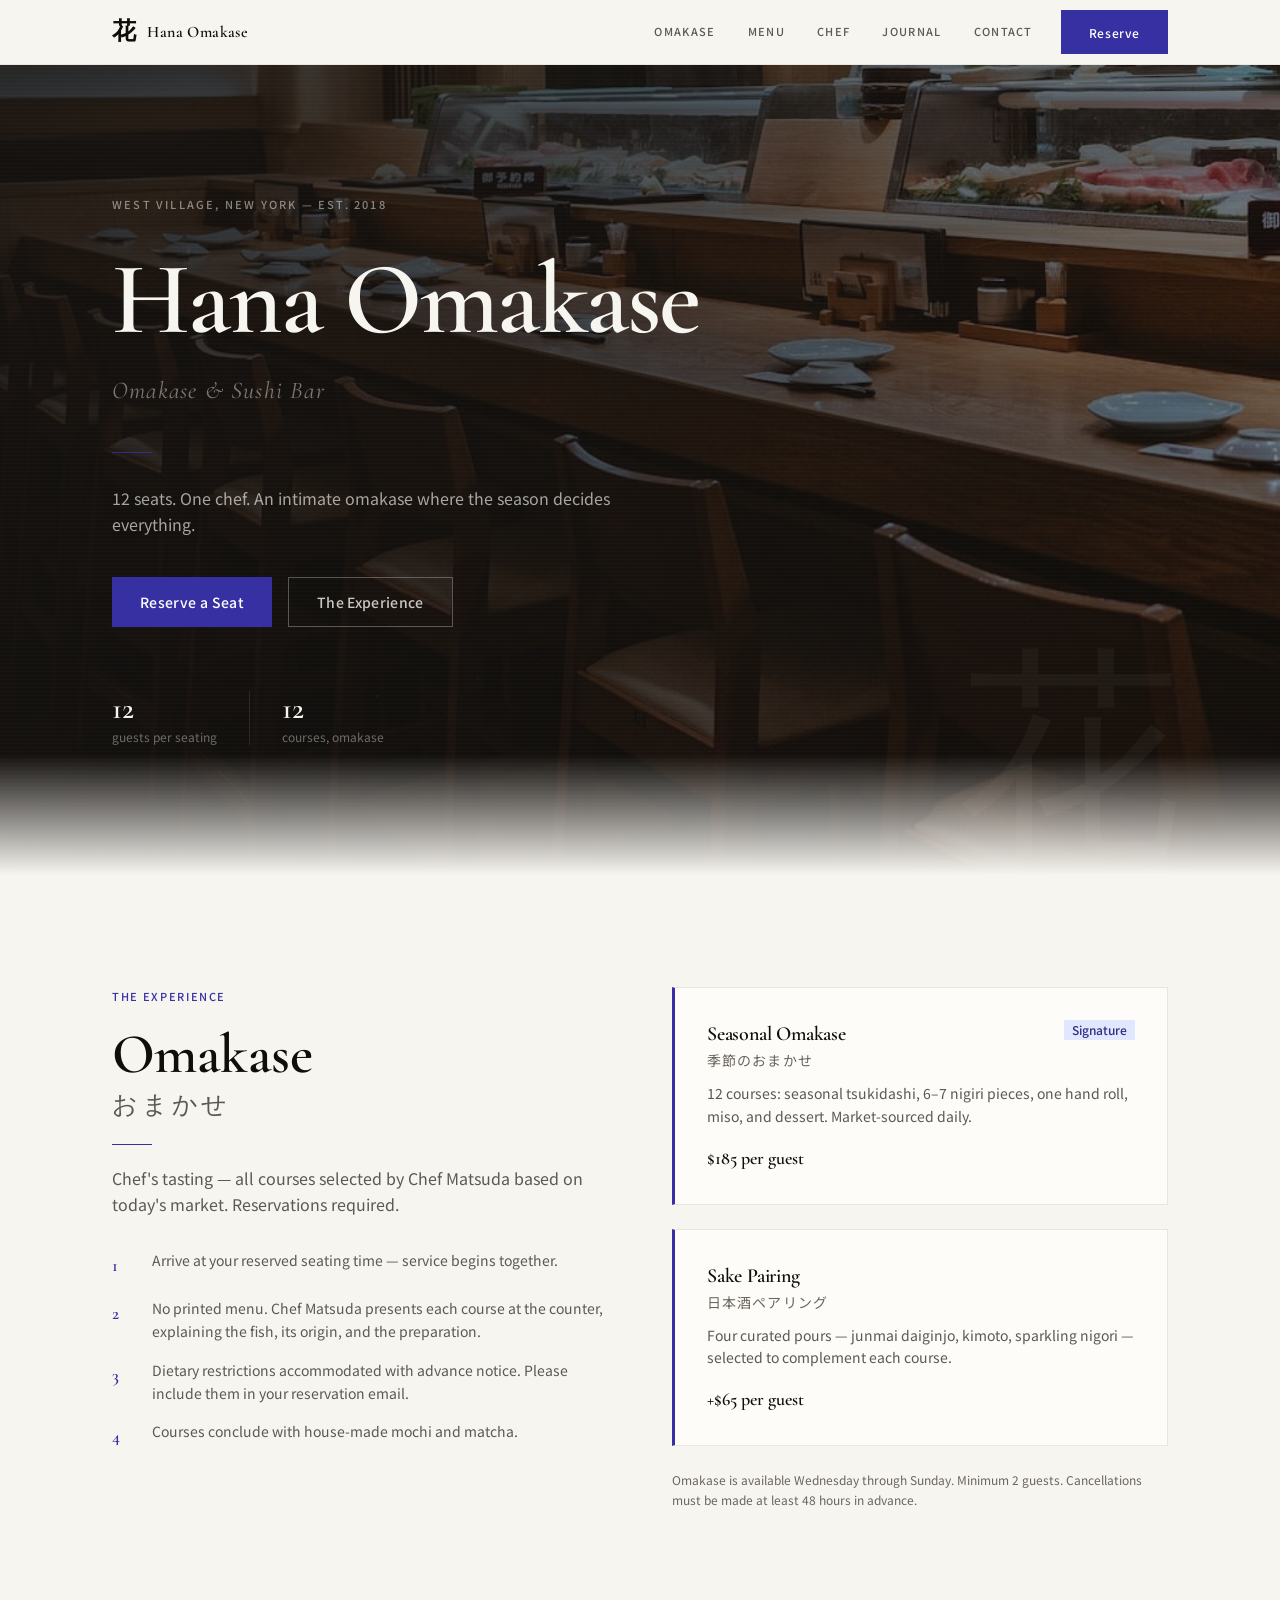
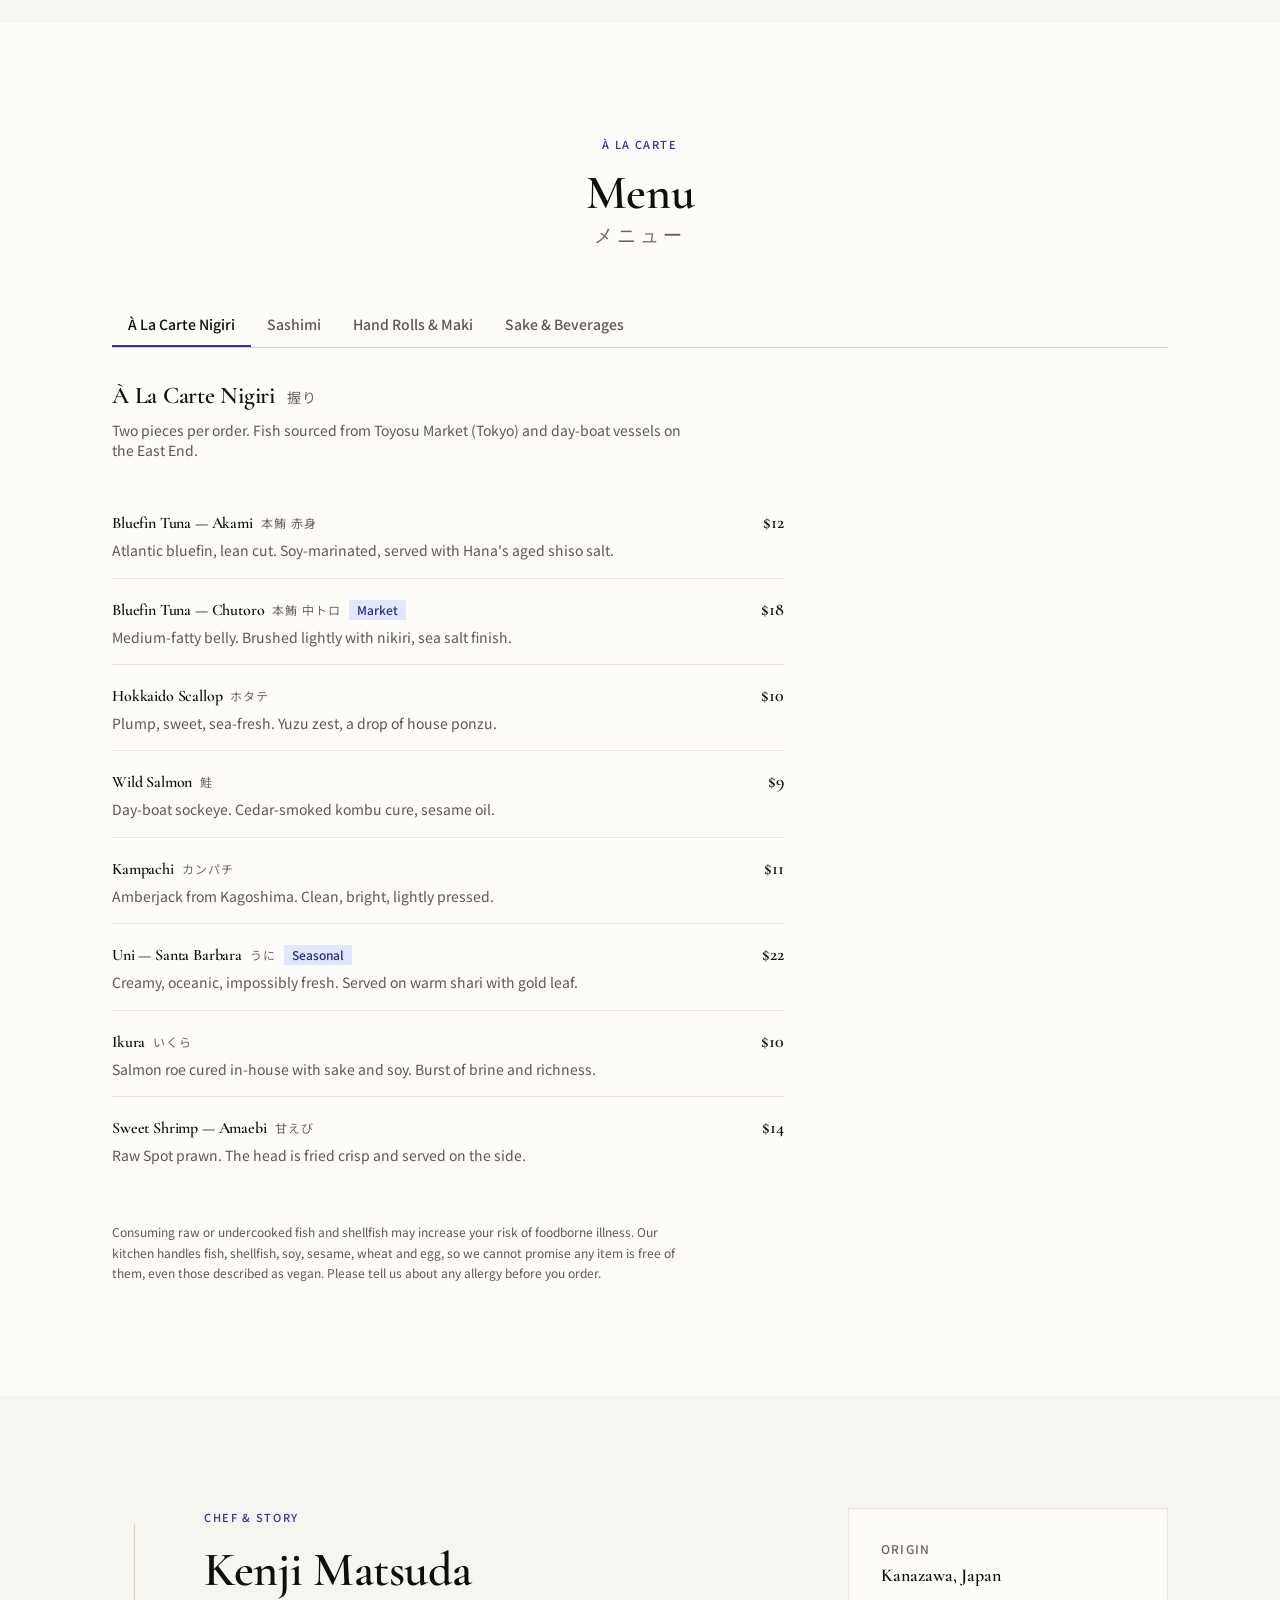
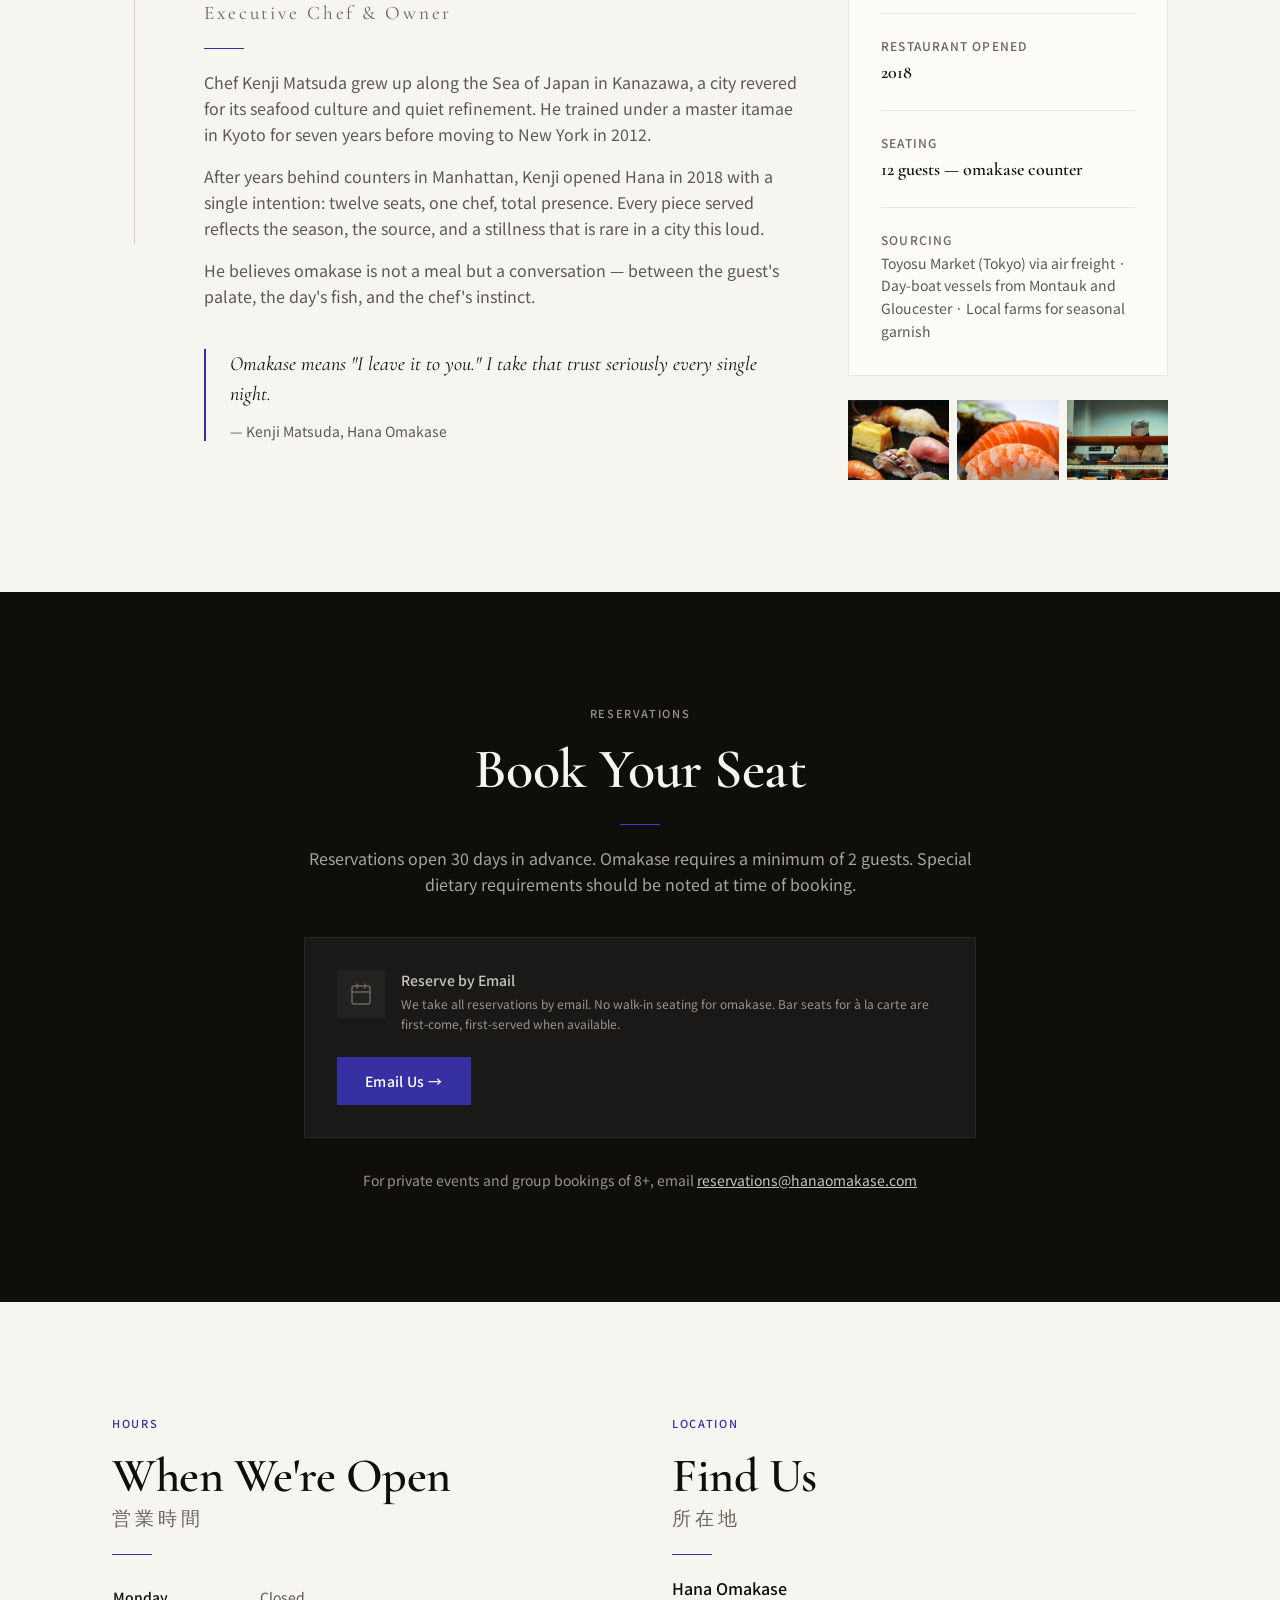
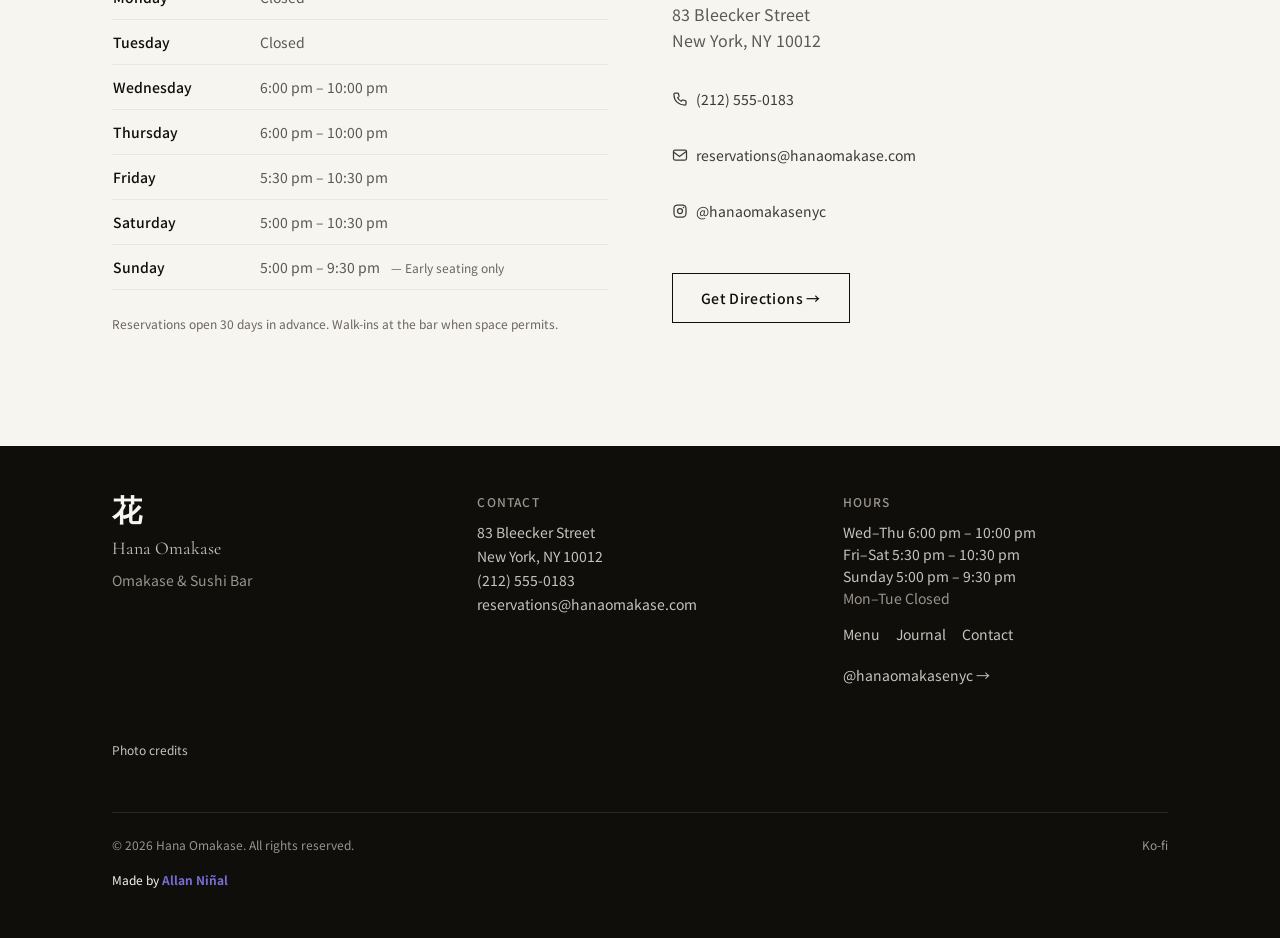
==== index.html @ c07a8876 "Shari HTML edition 1.0.0 Co-Authored-By: Claude Opus 5.5 <noreply@anthropic.com> Claude-Session: htt" ====
<!DOCTYPE html><html lang="en" class="scroll-smooth" id="top"> <head><meta charset="utf-8"><meta name="viewport" content="width=device-width, initial-scale=1, viewport-fit=cover"><meta name="theme-color" content="#F7F5F0"><meta name="color-scheme" content="light"><title>Hana Omakase — Omakase &amp; Sushi Bar | West Village, New York</title><meta name="description" content="An intimate omakase in the West Village. Single-origin fish from Toyosu Market and local day-boat fishermen, each course served with precision."><meta name="author" content="Kenji Matsuda"><link rel="canonical" href="https://example.com/"><meta name="robots" content="index, follow"><!-- Open Graph --><meta property="og:title" content="Hana Omakase — Omakase &#38; Sushi Bar | West Village, New York"><meta property="og:description" content="An intimate omakase in the West Village. Single-origin fish from Toyosu Market and local day-boat fishermen, each course served with precision."><meta property="og:url" content="https://example.com/"><meta property="og:type" content="website"><meta property="og:site_name" content="Hana Omakase"><meta property="og:locale" content="en_US"><meta property="og:image" content="https://example.com/og-image.png"><meta property="og:image:type" content="image/png"><meta property="og:image:width" content="1200"><meta property="og:image:height" content="630"><meta property="og:image:alt" content="Hana Omakase — Intimate Omakase &#38; Sushi Bar in West Village, New York"><!-- Twitter / X --><meta name="twitter:card" content="summary_large_image"><meta name="twitter:title" content="Hana Omakase — Omakase &#38; Sushi Bar | West Village, New York"><meta name="twitter:description" content="An intimate omakase in the West Village. Single-origin fish from Toyosu Market and local day-boat fishermen, each course served with precision."><meta name="twitter:image" content="https://example.com/og-image.png"><meta name="twitter:image:alt" content="Hana Omakase — Intimate Omakase &#38; Sushi Bar in West Village, New York"><link rel="icon" href="./favicon.svg" type="image/svg+xml"><link rel="apple-touch-icon" href="./favicon.svg"><script type="application/ld+json">{"@context":"https://schema.org","@graph":[{"@type":"Restaurant","@id":"https://example.com/#restaurant","name":"Hana Omakase","description":"An intimate omakase in the West Village. Single-origin fish from Toyosu Market and local day-boat fishermen, each course served with precision.","url":"https://example.com/","telephone":"(212) 555-0183","email":"reservations@hanaomakase.com","priceRange":"$$$","servesCuisine":"Japanese, Sushi, Omakase","acceptsReservations":true,"address":{"@type":"PostalAddress","streetAddress":"83 Bleecker Street","addressLocality":"New York","addressRegion":"NY","postalCode":"10012","addressCountry":"US"},"geo":{"@type":"GeoCoordinates","latitude":40.7289,"longitude":-74.0022},"openingHoursSpecification":[{"@type":"OpeningHoursSpecification","dayOfWeek":["Wednesday","Thursday"],"opens":"18:00","closes":"22:00"},{"@type":"OpeningHoursSpecification","dayOfWeek":["Friday","Saturday"],"opens":"17:30","closes":"22:30"},{"@type":"OpeningHoursSpecification","dayOfWeek":["Sunday"],"opens":"17:00","closes":"21:30"}],"image":"https://example.com/og-image.png","sameAs":["https://instagram.com/hanaomakasenyc"],"hasMenu":"https://example.com/#menu","foundingDate":"2018","reservationUrl":"mailto:reservations@hanaomakase.com"},{"@type":"Menu","@id":"https://example.com/#menu","name":"Hana Omakase Menu","url":"https://example.com/#menu","inLanguage":"en","mainEntityOfPage":"https://example.com/#restaurant"},{"@type":"Person","@id":"https://example.com/#chef","name":"Kenji Matsuda","jobTitle":"Executive Chef & Owner","worksFor":{"@id":"https://example.com/#restaurant"},"description":"Omakase means \"I leave it to you.\" I take that trust seriously every single night.","birthPlace":"Kanazawa, Japan"}]}</script><link rel="stylesheet" href="./assets/index.BX0j9ppE.css"></head> <body class="min-h-screen flex flex-col antialiased"> <header class="sticky top-0 z-50" style="background-color: #F7F5F0; border-bottom: 1px solid #EAE6DF;" data-astro-cid-ctg3m53h> <!-- Skip link --> <a href="#main-content" class="sr-only focus:not-sr-only" style="
      position: absolute;
      top: 0.5rem;
      left: 0.5rem;
      background-color: #3730A3;
      color: #fff;
      padding: 0.5rem 1rem;
      font-size: 0.875rem;
      font-family: inherit;
      z-index: 9999;
    " data-astro-cid-ctg3m53h>
Skip to main content
</a> <div class="container-x" data-astro-cid-ctg3m53h> <div class="flex items-center justify-between h-16" data-astro-cid-ctg3m53h> <!-- Logo --> <a href="./index.html" style="
          height: 44px;
          min-width: 44px;
          display: inline-flex;
          align-items: center;
          gap: 0.75rem;
          text-decoration: none;
        " data-astro-cid-ctg3m53h> <span class="font-display text-2xl font-semibold tracking-tight" style="color: #0F0E0B;" data-astro-cid-ctg3m53h> 花 </span> <span class="hidden sm:block font-display text-base font-semibold tracking-wide" style="color: #0F0E0B;" data-astro-cid-ctg3m53h> Hana Omakase </span> </a> <!-- Desktop Nav --> <nav aria-label="Main navigation" class="hidden md:flex items-center gap-2" data-astro-cid-ctg3m53h> <a href="./index.html#omakase" style="
              min-height: 44px;
              display: inline-flex;
              align-items: center;
              padding: 0 0.75rem;
              font-size: 0.6875rem;
              font-family: 'Noto Sans JP', sans-serif;
              font-weight: 500;
              letter-spacing: 0.12em;
              text-transform: uppercase;
              color: #5C5852;
              text-decoration: none;
              transition: color 0.15s;
            " data-astro-cid-ctg3m53h> Omakase </a><a href="./menu/index.html" style="
              min-height: 44px;
              display: inline-flex;
              align-items: center;
              padding: 0 0.75rem;
              font-size: 0.6875rem;
              font-family: 'Noto Sans JP', sans-serif;
              font-weight: 500;
              letter-spacing: 0.12em;
              text-transform: uppercase;
              color: #5C5852;
              text-decoration: none;
              transition: color 0.15s;
            " data-astro-cid-ctg3m53h> Menu </a><a href="./index.html#chef" style="
              min-height: 44px;
              display: inline-flex;
              align-items: center;
              padding: 0 0.75rem;
              font-size: 0.6875rem;
              font-family: 'Noto Sans JP', sans-serif;
              font-weight: 500;
              letter-spacing: 0.12em;
              text-transform: uppercase;
              color: #5C5852;
              text-decoration: none;
              transition: color 0.15s;
            " data-astro-cid-ctg3m53h> Chef </a><a href="./journal/index.html" style="
              min-height: 44px;
              display: inline-flex;
              align-items: center;
              padding: 0 0.75rem;
              font-size: 0.6875rem;
              font-family: 'Noto Sans JP', sans-serif;
              font-weight: 500;
              letter-spacing: 0.12em;
              text-transform: uppercase;
              color: #5C5852;
              text-decoration: none;
              transition: color 0.15s;
            " data-astro-cid-ctg3m53h> Journal </a><a href="./contact/index.html" style="
              min-height: 44px;
              display: inline-flex;
              align-items: center;
              padding: 0 0.75rem;
              font-size: 0.6875rem;
              font-family: 'Noto Sans JP', sans-serif;
              font-weight: 500;
              letter-spacing: 0.12em;
              text-transform: uppercase;
              color: #5C5852;
              text-decoration: none;
              transition: color 0.15s;
            " data-astro-cid-ctg3m53h> Contact </a> <a href="./index.html#reserve" style="
            min-height: 44px;
            display: inline-flex;
            align-items: center;
            justify-content: center;
            padding: 0 1.75rem;
            font-size: 0.75rem;
            font-family: 'Noto Sans JP', sans-serif;
            font-weight: 500;
            letter-spacing: 0.05em;
            background-color: #3730A3;
            color: #FFFFFF;
            text-decoration: none;
            transition: background-color 0.15s;
            margin-left: 0.5rem;
          " data-astro-cid-ctg3m53h>
Reserve
</a> </nav> <!-- Mobile: menu and Reserve CTA --> <div class="md:hidden flex items-center gap-2" data-astro-cid-ctg3m53h> <details class="mobile-menu" data-astro-cid-ctg3m53h> <summary aria-label="Menu" data-astro-cid-ctg3m53h>Menu</summary> <nav aria-label="Mobile navigation" data-astro-cid-ctg3m53h> <a href="./index.html#omakase" data-astro-cid-ctg3m53h>Omakase</a><a href="./menu/index.html" data-astro-cid-ctg3m53h>Menu</a><a href="./index.html#chef" data-astro-cid-ctg3m53h>Chef</a><a href="./journal/index.html" data-astro-cid-ctg3m53h>Journal</a><a href="./contact/index.html" data-astro-cid-ctg3m53h>Contact</a> </nav> </details> <a href="./index.html#reserve" style="
            min-height: 44px;
            display: inline-flex;
            align-items: center;
            justify-content: center;
            padding: 0 1.25rem;
            font-size: 0.75rem;
            font-family: 'Noto Sans JP', sans-serif;
            font-weight: 500;
            background-color: #3730A3;
            color: #FFFFFF;
            text-decoration: none;
          " data-astro-cid-ctg3m53h>
Reserve
</a> </div> </div> </div> </header>  <main class="flex-1" id="main-content">  <section id="hero" class="relative overflow-hidden" style="background-color: var(--color-text); min-height: 90vh; display: flex; align-items: center;" aria-label="Hero"> <!-- Full-bleed sushi-counter photo with a dark overlay for legibility --> <img src="./images/hero.jpg" alt="A long wooden sushi counter set with small plates, with the fish case behind it" width="1180" height="660" fetchpriority="high" decoding="async" class="absolute inset-0 w-full h-full object-cover"> <div class="absolute inset-0" style="background: linear-gradient(90deg, rgba(20,18,16,0.86) 0%, rgba(20,18,16,0.72) 45%, rgba(20,18,16,0.5) 100%);" aria-hidden="true"></div> <!-- Washi texture overlay (pure CSS, no images) --> <div aria-hidden="true" style="
      position: absolute; inset: 0;
      background-image:
        repeating-linear-gradient(
          0deg,
          transparent,
          transparent 3px,
          rgba(247,245,240,0.015) 3px,
          rgba(247,245,240,0.015) 4px
        );
      pointer-events: none;
    "></div> <!-- Decorative vertical kanji --> <div aria-hidden="true" style="
      position: absolute; right: 8%; top: 50%; transform: translateY(-50%);
      font-family: 'Cormorant Garamond', Georgia, serif;
      font-size: clamp(6rem, 18vw, 14rem);
      line-height: 1;
      color: rgba(247,245,240,0.04);
      font-weight: 300;
      writing-mode: vertical-rl;
      text-orientation: upright;
      letter-spacing: 0.05em;
      user-select: none;
      pointer-events: none;
    ">
花
</div> <div class="container-x relative z-10 py-28"> <div class="max-w-2xl"> <!-- Eyebrow --> <p class="label-eyebrow mb-8" style="color: rgba(247,245,240,0.5); letter-spacing: 0.2em;"> West Village, New York &mdash; Est. 2018 </p> <!-- Heading --> <h1 id="hero-heading" class="font-display font-semibold" style="
          color: #F7F5F0;
          font-size: clamp(3rem, 8vw, 6.5rem);
          line-height: 1.05;
          letter-spacing: -0.02em;
        "> Hana Omakase </h1> <!-- Japanese subtitle --> <p class="mt-4 font-display" style="
          color: rgba(247,245,240,0.45);
          font-size: clamp(1rem, 2vw, 1.5rem);
          font-style: italic;
          letter-spacing: 0.05em;
        "> Omakase &amp; Sushi Bar </p> <!-- Thin rule --> <div aria-hidden="true" class="mt-10 mb-8" style="width: 2.5rem; height: 1px; background-color: rgba(55,48,163,0.8);"></div> <!-- Description --> <p class="text-base font-sans leading-relaxed max-w-lg" style="color: rgba(247,245,240,0.65);"> 12 seats. One chef. An intimate omakase where the season decides everything.
</p> <!-- CTAs --> <div class="mt-10 flex flex-wrap gap-4"> <a href="#reserve" class="btn-primary">
Reserve a Seat
</a> <a href="#omakase" class="inline-flex items-center justify-center gap-2 px-7 py-3.5 text-sm font-sans font-medium tracking-wide border transition-colors" style="border-color: rgba(247,245,240,0.3); color: rgba(247,245,240,0.8); min-height: 44px;">
The Experience
</a> </div> <!-- Stat strip --> <div class="mt-16 flex flex-wrap gap-8"> <div> <p class="font-display text-3xl font-semibold" style="color: #F7F5F0;"> 12 </p> <p class="text-xs font-sans mt-0.5" style="color: rgba(247,245,240,0.4);">
guests per seating
</p> </div> <div style="width: 1px; background-color: rgba(247,245,240,0.1);"></div> <div> <p class="font-display text-3xl font-semibold" style="color: #F7F5F0;">12</p> <p class="text-xs font-sans mt-0.5" style="color: rgba(247,245,240,0.4);">
courses, omakase
</p> </div> </div> </div> </div> <!-- Bottom gradient fade --> <div aria-hidden="true" style="
      position: absolute; bottom: 0; left: 0; right: 0; height: 120px;
      background: linear-gradient(to bottom, transparent, var(--color-bg));
    "></div> </section> <section id="omakase" class="section-gap" aria-labelledby="omakase-heading"> <div class="container-x"> <div class="grid grid-cols-1 lg:grid-cols-2 gap-16 items-start"> <!-- Left: concept text --> <div class="reveal"> <p class="label-eyebrow mb-4">The Experience</p> <h2 id="omakase-heading" class="font-display font-semibold" style="font-size: clamp(2.25rem, 5vw, 3.5rem); color: var(--color-text);"> Omakase <span class="block font-display font-normal mt-1" style="font-size: 0.45em; color: var(--color-text-muted); letter-spacing: 0.15em;"> おまかせ </span> </h2> <span class="ink-rule mt-6"></span> <p class="text-base font-sans leading-relaxed" style="color: var(--color-text-muted);"> Chef&#39;s tasting — all courses selected by Chef Matsuda based on today&#39;s market. Reservations required. </p> <!-- What to expect list --> <ul class="mt-8 space-y-4" role="list"> <li class="flex items-start gap-4"> <span class="font-display font-semibold flex-shrink-0 mt-0.5" style="font-size: 1.1rem; color: var(--color-accent); min-width: 1.5rem;" aria-hidden="true"> 1 </span> <p class="text-sm font-sans leading-relaxed" style="color: var(--color-text-muted);"> Arrive at your reserved seating time — service begins together. </p> </li><li class="flex items-start gap-4"> <span class="font-display font-semibold flex-shrink-0 mt-0.5" style="font-size: 1.1rem; color: var(--color-accent); min-width: 1.5rem;" aria-hidden="true"> 2 </span> <p class="text-sm font-sans leading-relaxed" style="color: var(--color-text-muted);"> No printed menu. Chef Matsuda presents each course at the counter, explaining the fish, its origin, and the preparation. </p> </li><li class="flex items-start gap-4"> <span class="font-display font-semibold flex-shrink-0 mt-0.5" style="font-size: 1.1rem; color: var(--color-accent); min-width: 1.5rem;" aria-hidden="true"> 3 </span> <p class="text-sm font-sans leading-relaxed" style="color: var(--color-text-muted);"> Dietary restrictions accommodated with advance notice. Please include them in your reservation email. </p> </li><li class="flex items-start gap-4"> <span class="font-display font-semibold flex-shrink-0 mt-0.5" style="font-size: 1.1rem; color: var(--color-accent); min-width: 1.5rem;" aria-hidden="true"> 4 </span> <p class="text-sm font-sans leading-relaxed" style="color: var(--color-text-muted);"> Courses conclude with house-made mochi and matcha. </p> </li> </ul> </div> <!-- Right: omakase offerings --> <div class="reveal" style="animation-delay: 0.15s;"> <div class="space-y-6"> <article class="card p-8" style="border-left: 3px solid var(--color-accent);"> <div class="flex items-start justify-between gap-4 flex-wrap"> <div> <h3 class="font-display font-semibold text-xl" style="color: var(--color-text);"> Seasonal Omakase </h3> <p class="text-sm font-sans mt-0.5" style="color: var(--color-text-faint); letter-spacing: 0.08em;"> 季節のおまかせ </p> </div> <span class="badge flex-shrink-0">Signature</span> </div> <p class="mt-3 text-sm font-sans leading-relaxed" style="color: var(--color-text-muted);"> 12 courses: seasonal tsukidashi, 6–7 nigiri pieces, one hand roll, miso, and dessert. Market-sourced daily. </p> <p class="mt-4 font-display font-semibold text-lg" style="color: var(--color-text);"> $185 per guest </p> </article><article class="card p-8" style="border-left: 3px solid var(--color-accent);"> <div class="flex items-start justify-between gap-4 flex-wrap"> <div> <h3 class="font-display font-semibold text-xl" style="color: var(--color-text);"> Sake Pairing </h3> <p class="text-sm font-sans mt-0.5" style="color: var(--color-text-faint); letter-spacing: 0.08em;"> 日本酒ペアリング </p> </div>  </div> <p class="mt-3 text-sm font-sans leading-relaxed" style="color: var(--color-text-muted);"> Four curated pours — junmai daiginjo, kimoto, sparkling nigori — selected to complement each course. </p> <p class="mt-4 font-display font-semibold text-lg" style="color: var(--color-text);"> +$65 per guest </p> </article> </div> <!-- Note --> <p class="mt-6 text-xs font-sans" style="color: var(--color-text-faint); line-height: 1.7;">
Omakase is available Wednesday through Sunday. Minimum 2 guests. Cancellations must be made at least 48 hours in advance.
</p> </div> </div> </div> </section> <section id="menu" class="section-gap" style="background-color: var(--color-surface);" aria-labelledby="menu-heading"> <div class="container-x"> <!-- Header --> <div class="text-center max-w-xl mx-auto mb-14 reveal"> <p class="label-eyebrow mb-3">À La Carte</p> <h2 id="menu-heading" class="font-display font-semibold" style="font-size: clamp(2rem, 4.5vw, 3rem); color: var(--color-text);">
Menu
<span class="block font-display font-normal mt-1" style="font-size: 0.4em; color: var(--color-text-faint); letter-spacing: 0.2em;">
メニュー
</span> </h2> </div> <!-- Tabs --> <div role="tablist" aria-label="Menu categories" class="flex gap-0 border-b overflow-x-auto" style="border-color: var(--color-border); scrollbar-width: none;"> <button role="tab" aria-selected="true" aria-controls="tab-panel-nigiri" id="tab-nigiri" class="tab-btn" type="button" style="min-height:44px;min-width:44px;"> À La Carte Nigiri </button><button role="tab" aria-selected="false" aria-controls="tab-panel-sashimi" id="tab-sashimi" class="tab-btn" type="button" style="min-height:44px;min-width:44px;"> Sashimi </button><button role="tab" aria-selected="false" aria-controls="tab-panel-rolls" id="tab-rolls" class="tab-btn" type="button" style="min-height:44px;min-width:44px;"> Hand Rolls &amp; Maki </button><button role="tab" aria-selected="false" aria-controls="tab-panel-sake" id="tab-sake" class="tab-btn" type="button" style="min-height:44px;min-width:44px;"> Sake &amp; Beverages </button> </div> <!-- Tab panels --> <div class="mt-8"> <div role="tabpanel" id="tab-panel-nigiri" aria-labelledby="tab-nigiri"> <!-- Panel header --> <div class="mb-8 reveal"> <div class="flex items-baseline gap-3 flex-wrap"> <h3 class="font-display font-semibold text-2xl" style="color: var(--color-text);"> À La Carte Nigiri </h3> <span class="font-sans text-sm" style="color: var(--color-text-faint); letter-spacing: 0.1em;"> 握り </span> </div> <p class="mt-2 text-sm font-sans max-w-xl" style="color: var(--color-text-muted);"> Two pieces per order. Fish sourced from Toyosu Market (Tokyo) and day-boat vessels on the East End. </p> </div> <!-- Items --> <div class="max-w-2xl"> <article class="menu-item reveal"> <div class="flex-1 min-w-0"> <div class="flex items-center gap-2 flex-wrap"> <h4 class="font-display font-semibold text-base" style="color: var(--color-text);"> Bluefin Tuna — Akami </h4> <span class="text-xs font-sans" style="color: var(--color-text-faint); letter-spacing: 0.08em;"> 本鮪 赤身 </span>  </div> <p class="mt-1 text-sm font-sans" style="color: var(--color-text-muted); line-height: 1.6;"> Atlantic bluefin, lean cut. Soy-marinated, served with Hana&#39;s aged shiso salt. </p> </div> <p class="font-display font-semibold text-lg flex-shrink-0" style="color: var(--color-text);"> $12 </p> </article><article class="menu-item reveal"> <div class="flex-1 min-w-0"> <div class="flex items-center gap-2 flex-wrap"> <h4 class="font-display font-semibold text-base" style="color: var(--color-text);"> Bluefin Tuna — Chutoro </h4> <span class="text-xs font-sans" style="color: var(--color-text-faint); letter-spacing: 0.08em;"> 本鮪 中トロ </span> <span class="badge">Market</span> </div> <p class="mt-1 text-sm font-sans" style="color: var(--color-text-muted); line-height: 1.6;"> Medium-fatty belly. Brushed lightly with nikiri, sea salt finish. </p> </div> <p class="font-display font-semibold text-lg flex-shrink-0" style="color: var(--color-text);"> $18 </p> </article><article class="menu-item reveal"> <div class="flex-1 min-w-0"> <div class="flex items-center gap-2 flex-wrap"> <h4 class="font-display font-semibold text-base" style="color: var(--color-text);"> Hokkaido Scallop </h4> <span class="text-xs font-sans" style="color: var(--color-text-faint); letter-spacing: 0.08em;"> ホタテ </span>  </div> <p class="mt-1 text-sm font-sans" style="color: var(--color-text-muted); line-height: 1.6;"> Plump, sweet, sea-fresh. Yuzu zest, a drop of house ponzu. </p> </div> <p class="font-display font-semibold text-lg flex-shrink-0" style="color: var(--color-text);"> $10 </p> </article><article class="menu-item reveal"> <div class="flex-1 min-w-0"> <div class="flex items-center gap-2 flex-wrap"> <h4 class="font-display font-semibold text-base" style="color: var(--color-text);"> Wild Salmon </h4> <span class="text-xs font-sans" style="color: var(--color-text-faint); letter-spacing: 0.08em;"> 鮭 </span>  </div> <p class="mt-1 text-sm font-sans" style="color: var(--color-text-muted); line-height: 1.6;"> Day-boat sockeye. Cedar-smoked kombu cure, sesame oil. </p> </div> <p class="font-display font-semibold text-lg flex-shrink-0" style="color: var(--color-text);"> $9 </p> </article><article class="menu-item reveal"> <div class="flex-1 min-w-0"> <div class="flex items-center gap-2 flex-wrap"> <h4 class="font-display font-semibold text-base" style="color: var(--color-text);"> Kampachi </h4> <span class="text-xs font-sans" style="color: var(--color-text-faint); letter-spacing: 0.08em;"> カンパチ </span>  </div> <p class="mt-1 text-sm font-sans" style="color: var(--color-text-muted); line-height: 1.6;"> Amberjack from Kagoshima. Clean, bright, lightly pressed. </p> </div> <p class="font-display font-semibold text-lg flex-shrink-0" style="color: var(--color-text);"> $11 </p> </article><article class="menu-item reveal"> <div class="flex-1 min-w-0"> <div class="flex items-center gap-2 flex-wrap"> <h4 class="font-display font-semibold text-base" style="color: var(--color-text);"> Uni — Santa Barbara </h4> <span class="text-xs font-sans" style="color: var(--color-text-faint); letter-spacing: 0.08em;"> うに </span> <span class="badge">Seasonal</span> </div> <p class="mt-1 text-sm font-sans" style="color: var(--color-text-muted); line-height: 1.6;"> Creamy, oceanic, impossibly fresh. Served on warm shari with gold leaf. </p> </div> <p class="font-display font-semibold text-lg flex-shrink-0" style="color: var(--color-text);"> $22 </p> </article><article class="menu-item reveal"> <div class="flex-1 min-w-0"> <div class="flex items-center gap-2 flex-wrap"> <h4 class="font-display font-semibold text-base" style="color: var(--color-text);"> Ikura </h4> <span class="text-xs font-sans" style="color: var(--color-text-faint); letter-spacing: 0.08em;"> いくら </span>  </div> <p class="mt-1 text-sm font-sans" style="color: var(--color-text-muted); line-height: 1.6;"> Salmon roe cured in-house with sake and soy. Burst of brine and richness. </p> </div> <p class="font-display font-semibold text-lg flex-shrink-0" style="color: var(--color-text);"> $10 </p> </article><article class="menu-item reveal"> <div class="flex-1 min-w-0"> <div class="flex items-center gap-2 flex-wrap"> <h4 class="font-display font-semibold text-base" style="color: var(--color-text);"> Sweet Shrimp — Amaebi </h4> <span class="text-xs font-sans" style="color: var(--color-text-faint); letter-spacing: 0.08em;"> 甘えび </span>  </div> <p class="mt-1 text-sm font-sans" style="color: var(--color-text-muted); line-height: 1.6;"> Raw Spot prawn. The head is fried crisp and served on the side. </p> </div> <p class="font-display font-semibold text-lg flex-shrink-0" style="color: var(--color-text);"> $14 </p> </article> </div> </div><div role="tabpanel" id="tab-panel-sashimi" aria-labelledby="tab-sashimi" hidden> <!-- Panel header --> <div class="mb-8 reveal"> <div class="flex items-baseline gap-3 flex-wrap"> <h3 class="font-display font-semibold text-2xl" style="color: var(--color-text);"> Sashimi </h3> <span class="font-sans text-sm" style="color: var(--color-text-faint); letter-spacing: 0.1em;"> 刺身 </span> </div> <p class="mt-2 text-sm font-sans max-w-xl" style="color: var(--color-text-muted);"> Three pieces per order, sliced to order. Served with house wasabi and Hana&#39;s aged soy. </p> </div> <!-- Items --> <div class="max-w-2xl"> <article class="menu-item reveal"> <div class="flex-1 min-w-0"> <div class="flex items-center gap-2 flex-wrap"> <h4 class="font-display font-semibold text-base" style="color: var(--color-text);"> Hamachi Sashimi </h4> <span class="text-xs font-sans" style="color: var(--color-text-faint); letter-spacing: 0.08em;"> ハマチ刺身 </span>  </div> <p class="mt-1 text-sm font-sans" style="color: var(--color-text-muted); line-height: 1.6;"> Yellowtail from Kagoshima prefecture. Silky, buttery, gentle sweetness. </p> </div> <p class="font-display font-semibold text-lg flex-shrink-0" style="color: var(--color-text);"> $16 </p> </article><article class="menu-item reveal"> <div class="flex-1 min-w-0"> <div class="flex items-center gap-2 flex-wrap"> <h4 class="font-display font-semibold text-base" style="color: var(--color-text);"> Salmon Sashimi </h4> <span class="text-xs font-sans" style="color: var(--color-text-faint); letter-spacing: 0.08em;"> 鮭刺身 </span>  </div> <p class="mt-1 text-sm font-sans" style="color: var(--color-text-muted); line-height: 1.6;"> Wild Alaskan sockeye. Deep color, clean fat, bright finish. </p> </div> <p class="font-display font-semibold text-lg flex-shrink-0" style="color: var(--color-text);"> $14 </p> </article><article class="menu-item reveal"> <div class="flex-1 min-w-0"> <div class="flex items-center gap-2 flex-wrap"> <h4 class="font-display font-semibold text-base" style="color: var(--color-text);"> Tuna Sashimi Assortment </h4> <span class="text-xs font-sans" style="color: var(--color-text-faint); letter-spacing: 0.08em;"> 鮪盛り合わせ </span> <span class="badge">Chef Pick</span> </div> <p class="mt-1 text-sm font-sans" style="color: var(--color-text-muted); line-height: 1.6;"> Three cuts of bluefin — akami, chutoro, otoro — each treated separately. Chef&#39;s recommended progression. </p> </div> <p class="font-display font-semibold text-lg flex-shrink-0" style="color: var(--color-text);"> $38 </p> </article><article class="menu-item reveal"> <div class="flex-1 min-w-0"> <div class="flex items-center gap-2 flex-wrap"> <h4 class="font-display font-semibold text-base" style="color: var(--color-text);"> Seasonal Sashimi Plate </h4> <span class="text-xs font-sans" style="color: var(--color-text-faint); letter-spacing: 0.08em;"> 季節の刺身 </span> <span class="badge">Market</span> </div> <p class="mt-1 text-sm font-sans" style="color: var(--color-text-muted); line-height: 1.6;"> Chef&#39;s selection of five seasonal fish. Composition changes with the market. </p> </div> <p class="font-display font-semibold text-lg flex-shrink-0" style="color: var(--color-text);"> $42 </p> </article> </div> </div><div role="tabpanel" id="tab-panel-rolls" aria-labelledby="tab-rolls" hidden> <!-- Panel header --> <div class="mb-8 reveal"> <div class="flex items-baseline gap-3 flex-wrap"> <h3 class="font-display font-semibold text-2xl" style="color: var(--color-text);"> Hand Rolls &amp; Maki </h3> <span class="font-sans text-sm" style="color: var(--color-text-faint); letter-spacing: 0.1em;"> 手巻き・巻き </span> </div> <p class="mt-2 text-sm font-sans max-w-xl" style="color: var(--color-text-muted);"> Classic preparations. Shari made fresh throughout service. </p> </div> <!-- Items --> <div class="max-w-2xl"> <article class="menu-item reveal"> <div class="flex-1 min-w-0"> <div class="flex items-center gap-2 flex-wrap"> <h4 class="font-display font-semibold text-base" style="color: var(--color-text);"> Spicy Tuna Hand Roll </h4> <span class="text-xs font-sans" style="color: var(--color-text-faint); letter-spacing: 0.08em;"> 辛口まぐろ手巻き </span>  </div> <p class="mt-1 text-sm font-sans" style="color: var(--color-text-muted); line-height: 1.6;"> Chopped bluefin, togarashi aioli, micro shiso, toasted nori cone. </p> </div> <p class="font-display font-semibold text-lg flex-shrink-0" style="color: var(--color-text);"> $14 </p> </article><article class="menu-item reveal"> <div class="flex-1 min-w-0"> <div class="flex items-center gap-2 flex-wrap"> <h4 class="font-display font-semibold text-base" style="color: var(--color-text);"> Salmon Avocado Roll </h4> <span class="text-xs font-sans" style="color: var(--color-text-faint); letter-spacing: 0.08em;"> サーモンアボカド巻き </span>  </div> <p class="mt-1 text-sm font-sans" style="color: var(--color-text-muted); line-height: 1.6;"> Wild salmon, ripe avocado, cucumber, sesame, rice-paper wrapped. </p> </div> <p class="font-display font-semibold text-lg flex-shrink-0" style="color: var(--color-text);"> $16 </p> </article><article class="menu-item reveal"> <div class="flex-1 min-w-0"> <div class="flex items-center gap-2 flex-wrap"> <h4 class="font-display font-semibold text-base" style="color: var(--color-text);"> Hana Dragon Roll </h4> <span class="text-xs font-sans" style="color: var(--color-text-faint); letter-spacing: 0.08em;"> 花ドラゴン巻き </span> <span class="badge">House Special</span> </div> <p class="mt-1 text-sm font-sans" style="color: var(--color-text-muted); line-height: 1.6;"> Shrimp tempura inside, hamachi and avocado draped over. Eel sauce, tobiko, radish sprouts. </p> </div> <p class="font-display font-semibold text-lg flex-shrink-0" style="color: var(--color-text);"> $22 </p> </article><article class="menu-item reveal"> <div class="flex-1 min-w-0"> <div class="flex items-center gap-2 flex-wrap"> <h4 class="font-display font-semibold text-base" style="color: var(--color-text);"> Vegetable Kappa Roll </h4> <span class="text-xs font-sans" style="color: var(--color-text-faint); letter-spacing: 0.08em;"> 野菜かっぱ巻き </span>  </div> <p class="mt-1 text-sm font-sans" style="color: var(--color-text-muted); line-height: 1.6;"> Crisp cucumber, pickled daikon, shiso, toasted sesame. Vegan. </p> </div> <p class="font-display font-semibold text-lg flex-shrink-0" style="color: var(--color-text);"> $10 </p> </article> </div> </div><div role="tabpanel" id="tab-panel-sake" aria-labelledby="tab-sake" hidden> <!-- Panel header --> <div class="mb-8 reveal"> <div class="flex items-baseline gap-3 flex-wrap"> <h3 class="font-display font-semibold text-2xl" style="color: var(--color-text);"> Sake &amp; Beverages </h3> <span class="font-sans text-sm" style="color: var(--color-text-faint); letter-spacing: 0.1em;"> 日本酒・飲み物 </span> </div> <p class="mt-2 text-sm font-sans max-w-xl" style="color: var(--color-text-muted);"> Curated selection of premium sake and complementary beverages. </p> </div> <!-- Items --> <div class="max-w-2xl"> <article class="menu-item reveal"> <div class="flex-1 min-w-0"> <div class="flex items-center gap-2 flex-wrap"> <h4 class="font-display font-semibold text-base" style="color: var(--color-text);"> Junmai Daiginjo </h4> <span class="text-xs font-sans" style="color: var(--color-text-faint); letter-spacing: 0.08em;"> 純米大吟醸 </span>  </div> <p class="mt-1 text-sm font-sans" style="color: var(--color-text-muted); line-height: 1.6;"> Elegant stone fruit, clean minerality. 16% ABV. </p> </div> <p class="font-display font-semibold text-lg flex-shrink-0" style="color: var(--color-text);"> $18 / glass · $72 / bottle </p> </article><article class="menu-item reveal"> <div class="flex-1 min-w-0"> <div class="flex items-center gap-2 flex-wrap"> <h4 class="font-display font-semibold text-base" style="color: var(--color-text);"> Reserve Junmai Daiginjo </h4> <span class="text-xs font-sans" style="color: var(--color-text-faint); letter-spacing: 0.08em;"> 特選 純米大吟醸 </span> <span class="badge">Premium</span> </div> <p class="mt-1 text-sm font-sans" style="color: var(--color-text-muted); line-height: 1.6;"> Ultra-premium, long finish, notes of pear and white flower. </p> </div> <p class="font-display font-semibold text-lg flex-shrink-0" style="color: var(--color-text);"> $26 / glass · $105 / bottle </p> </article><article class="menu-item reveal"> <div class="flex-1 min-w-0"> <div class="flex items-center gap-2 flex-wrap"> <h4 class="font-display font-semibold text-base" style="color: var(--color-text);"> Kimoto Junmai </h4> <span class="text-xs font-sans" style="color: var(--color-text-faint); letter-spacing: 0.08em;"> 生酛純米 </span>  </div> <p class="mt-1 text-sm font-sans" style="color: var(--color-text-muted); line-height: 1.6;"> Kyoto. Earthy, umami-rich, traditional slow ferment. Exceptional with fatty fish. </p> </div> <p class="font-display font-semibold text-lg flex-shrink-0" style="color: var(--color-text);"> $14 / glass · $58 / bottle </p> </article><article class="menu-item reveal"> <div class="flex-1 min-w-0"> <div class="flex items-center gap-2 flex-wrap"> <h4 class="font-display font-semibold text-base" style="color: var(--color-text);"> Sparkling Nigori </h4> <span class="text-xs font-sans" style="color: var(--color-text-faint); letter-spacing: 0.08em;"> にごり酒 スパークリング </span>  </div> <p class="mt-1 text-sm font-sans" style="color: var(--color-text-muted); line-height: 1.6;"> Unfiltered, lightly sweet, effervescent. Excellent as an aperitif or with uni. </p> </div> <p class="font-display font-semibold text-lg flex-shrink-0" style="color: var(--color-text);"> $16 / glass </p> </article><article class="menu-item reveal"> <div class="flex-1 min-w-0"> <div class="flex items-center gap-2 flex-wrap"> <h4 class="font-display font-semibold text-base" style="color: var(--color-text);"> Sencha — Hot or Cold </h4> <span class="text-xs font-sans" style="color: var(--color-text-faint); letter-spacing: 0.08em;"> 煎茶 </span>  </div> <p class="mt-1 text-sm font-sans" style="color: var(--color-text-muted); line-height: 1.6;"> First-flush Uji green tea, brewed to order. Non-alcoholic. </p> </div> <p class="font-display font-semibold text-lg flex-shrink-0" style="color: var(--color-text);"> $6 </p> </article><article class="menu-item reveal"> <div class="flex-1 min-w-0"> <div class="flex items-center gap-2 flex-wrap"> <h4 class="font-display font-semibold text-base" style="color: var(--color-text);"> Yuzu Lemonade </h4> <span class="text-xs font-sans" style="color: var(--color-text-faint); letter-spacing: 0.08em;"> ゆずレモネード </span>  </div> <p class="mt-1 text-sm font-sans" style="color: var(--color-text-muted); line-height: 1.6;"> House-made, lightly sweetened with kinako honey. Non-alcoholic. </p> </div> <p class="font-display font-semibold text-lg flex-shrink-0" style="color: var(--color-text);"> $8 </p> </article> </div> </div> </div> <!-- Allergy note --> <p class="mt-10 text-xs font-sans max-w-xl" style="color: var(--color-text-muted); line-height: 1.7;" data-menu-note> Consuming raw or undercooked fish and shellfish may increase your risk of foodborne illness. Our kitchen handles fish, shellfish, soy, sesame, wheat and egg, so we cannot promise any item is free of them, even those described as vegan. Please tell us about any allergy before you order. </p> </div> </section> <!-- Tab JS --> <script>
  (function () {
    var tabs = document.querySelectorAll('[role="tab"]');
    var panels = document.querySelectorAll('[role="tabpanel"]');

    tabs.forEach(function (tab) {
      tab.addEventListener('click', function () {
        var controlsId = tab.getAttribute('aria-controls');

        tabs.forEach(function (t) {
          t.setAttribute('aria-selected', 'false');
        });
        panels.forEach(function (p) {
          p.hidden = true;
        });

        tab.setAttribute('aria-selected', 'true');
        var panel = document.getElementById(controlsId);
        if (panel) panel.hidden = false;
      });

      tab.addEventListener('keydown', function (e) {
        var tabList = Array.from(tabs);
        var idx = tabList.indexOf(tab);
        if (e.key === 'ArrowRight') {
          tabList[(idx + 1) % tabList.length].focus();
          tabList[(idx + 1) % tabList.length].click();
        } else if (e.key === 'ArrowLeft') {
          tabList[(idx - 1 + tabList.length) % tabList.length].focus();
          tabList[(idx - 1 + tabList.length) % tabList.length].click();
        } else if (e.key === 'Home') {
          tabList[0].focus();
          tabList[0].click();
        } else if (e.key === 'End') {
          tabList[tabList.length - 1].focus();
          tabList[tabList.length - 1].click();
        }
      });
    });
  })();
</script> <section id="chef" class="section-gap" aria-labelledby="chef-heading"> <div class="container-x"> <div class="grid grid-cols-1 lg:grid-cols-12 gap-12 items-start"> <!-- Decorative column --> <div class="hidden lg:flex lg:col-span-1 justify-center pt-4" aria-hidden="true"> <div style="width: 1px; background-color: var(--color-border); height: 100%; min-height: 320px;"></div> </div> <!-- Text content --> <div class="lg:col-span-7 reveal"> <p class="label-eyebrow mb-4">Chef & Story</p> <h2 id="chef-heading" class="font-display font-semibold" style="font-size: clamp(2rem, 4.5vw, 3rem); color: var(--color-text);"> Kenji Matsuda <span class="block font-display font-normal mt-1" style="font-size: 0.4em; color: var(--color-text-faint); letter-spacing: 0.15em;"> Executive Chef &amp; Owner </span> </h2> <span class="ink-rule mt-6"></span> <div class="space-y-4 text-base font-sans leading-relaxed" style="color: var(--color-text-muted);"> <p>Chef Kenji Matsuda grew up along the Sea of Japan in Kanazawa, a city revered for its seafood culture and quiet refinement. He trained under a master itamae in Kyoto for seven years before moving to New York in 2012.</p><p>After years behind counters in Manhattan, Kenji opened Hana in 2018 with a single intention: twelve seats, one chef, total presence. Every piece served reflects the season, the source, and a stillness that is rare in a city this loud.</p><p>He believes omakase is not a meal but a conversation — between the guest&#39;s palate, the day&#39;s fish, and the chef&#39;s instinct.</p> </div> <blockquote class="mt-10 pl-6 font-display" style="
            border-left: 2px solid var(--color-accent);
            font-size: 1.25rem;
            line-height: 1.5;
            color: var(--color-text);
            font-style: italic;
          "> <p>Omakase means &quot;I leave it to you.&quot; I take that trust seriously every single night.</p> <footer class="mt-3 text-sm font-sans not-italic" style="color: var(--color-text-muted);">
&mdash; Kenji Matsuda, Hana Omakase </footer> </blockquote> </div> <!-- Right: credential panel --> <div class="lg:col-span-4 reveal" style="animation-delay: 0.15s;"> <div class="card p-8 space-y-6"> <div> <p class="text-xs font-sans font-medium uppercase tracking-widest mb-1" style="color: var(--color-text-faint);">Origin</p> <p class="font-display font-semibold text-lg" style="color: var(--color-text);">Kanazawa, Japan</p> </div> <div style="height: 1px; background-color: var(--color-border-light);"></div> <div> <p class="text-xs font-sans font-medium uppercase tracking-widest mb-1" style="color: var(--color-text-faint);">Restaurant opened</p> <p class="font-display font-semibold text-lg" style="color: var(--color-text);">2018</p> </div> <div style="height: 1px; background-color: var(--color-border-light);"></div> <div> <p class="text-xs font-sans font-medium uppercase tracking-widest mb-1" style="color: var(--color-text-faint);">Seating</p> <p class="font-display font-semibold text-lg" style="color: var(--color-text);">12 guests — omakase counter</p> </div> <div style="height: 1px; background-color: var(--color-border-light);"></div> <div> <p class="text-xs font-sans font-medium uppercase tracking-widest mb-1" style="color: var(--color-text-faint);">Sourcing</p> <p class="text-sm font-sans leading-relaxed" style="color: var(--color-text-muted);">
Toyosu Market (Tokyo) via air freight · Day-boat vessels from Montauk and Gloucester · Local farms for seasonal garnish
</p> </div> </div> <!-- Photo strip: replace these with your own restaurant's photos --> <div class="mt-6 grid grid-cols-3 gap-2"> <img src="./images/gallery/nigiri.jpg" alt="Nigiri on a dark slate: prawn, tamago, tuna, mackerel and salmon" width="600" height="600" loading="lazy" decoding="async" class="w-full object-cover" style="height: 80px;"><img src="./images/gallery/omakase.jpg" alt="Salmon and prawn nigiri with cucumber maki behind them" width="600" height="600" loading="lazy" decoding="async" class="w-full object-cover" style="height: 80px;"><img src="./images/gallery/chef.jpg" alt="A sushi chef in a white cap working behind the counter glass" width="600" height="600" loading="lazy" decoding="async" class="w-full object-cover" style="height: 80px;"> </div> </div> </div> </div> </section> <section id="reserve" class="section-gap" style="background-color: #0F0E0B;" aria-labelledby="reserve-heading"> <div class="container-x"> <div class="max-w-2xl mx-auto text-center"> <p class="label-eyebrow mb-4" style="color: #9A9490;">Reservations</p> <h2 id="reserve-heading" class="font-display font-semibold" style="font-size: clamp(2.25rem, 5vw, 3.5rem); color: #F7F5F0; line-height: 1.1;">
Book Your Seat
</h2> <span class="ink-rule mt-6 mx-auto" style="background-color: #4338CA;"></span> <p class="text-base font-sans leading-relaxed" style="color: #A8A5A1;">
Reservations open 30 days in advance. Omakase requires a minimum of 2 guests. Special dietary requirements should be noted at time of booking.
</p> <!-- Booking platform --> <div class="mt-10 p-8 text-left" style="background-color: #1A1917; border: 1px solid #2A2825;"> <div class="flex items-start gap-4 flex-wrap sm:flex-nowrap"> <div class="flex-shrink-0 flex items-center justify-center w-12 h-12" style="background-color: #242220;" aria-hidden="true"> <svg width="24" height="24" viewBox="0 0 24 24" fill="none" aria-hidden="true" focusable="false"> <rect x="3" y="4" width="18" height="18" rx="2" stroke="#6B6763" stroke-width="1.5" fill="none"></rect> <path d="M16 2v4M8 2v4M3 10h18" stroke="#6B6763" stroke-width="1.5" stroke-linecap="round"></path> </svg> </div> <div class="flex-1"> <p class="text-sm font-sans font-medium" style="color: #C8C5C1;">
Reserve by Email
</p> <p class="mt-1 text-xs font-sans" style="color: #9A9490; line-height: 1.6;">
We take all reservations by email. No walk-in seating for omakase. Bar seats for à la carte are first-come, first-served when available.
</p> </div> </div> <a href="mailto:reservations@hanaomakase.com" class="mt-6 btn-primary w-full sm:w-auto justify-center" style="background-color: #3730A3; color: #FFFFFF;">
Email Us &rarr;
</a> </div> <!-- Contact alternative --> <p class="mt-8 text-sm font-sans" style="color: #9A9490;">
For private events and group bookings of 8+, email
<a href="mailto:reservations@hanaomakase.com" class="underline hover:opacity-80 transition-opacity" style="color: #C8C5C1;"> reservations@hanaomakase.com </a> </p> </div> </div> </section> <section id="hours" class="section-gap" aria-labelledby="hours-heading"> <div class="container-x"> <div class="grid grid-cols-1 lg:grid-cols-2 gap-16 items-start"> <!-- Hours --> <div class="reveal"> <p class="label-eyebrow mb-4">Hours</p> <h2 id="hours-heading" class="font-display font-semibold" style="font-size: clamp(2rem, 4.5vw, 3rem); color: var(--color-text);">
When We're Open
<span class="block font-display font-normal mt-1" style="font-size: 0.4em; color: var(--color-text-faint); letter-spacing: 0.2em;">
営業時間
</span> </h2> <span class="ink-rule mt-6"></span> <table class="w-full text-sm font-sans mt-2" aria-label="Opening hours"> <tbody> <tr style="border-bottom: 1px solid var(--color-border-light);"> <td class="py-3 pr-6 font-medium" style="color: var(--color-text);">Monday</td> <td class="py-3" style="color: var(--color-text-muted);"> Closed  </td> </tr><tr style="border-bottom: 1px solid var(--color-border-light);"> <td class="py-3 pr-6 font-medium" style="color: var(--color-text);">Tuesday</td> <td class="py-3" style="color: var(--color-text-muted);"> Closed  </td> </tr><tr style="border-bottom: 1px solid var(--color-border-light);"> <td class="py-3 pr-6 font-medium" style="color: var(--color-text);">Wednesday</td> <td class="py-3" style="color: var(--color-text-muted);"> 6:00 pm – 10:00 pm  </td> </tr><tr style="border-bottom: 1px solid var(--color-border-light);"> <td class="py-3 pr-6 font-medium" style="color: var(--color-text);">Thursday</td> <td class="py-3" style="color: var(--color-text-muted);"> 6:00 pm – 10:00 pm  </td> </tr><tr style="border-bottom: 1px solid var(--color-border-light);"> <td class="py-3 pr-6 font-medium" style="color: var(--color-text);">Friday</td> <td class="py-3" style="color: var(--color-text-muted);"> 5:30 pm – 10:30 pm  </td> </tr><tr style="border-bottom: 1px solid var(--color-border-light);"> <td class="py-3 pr-6 font-medium" style="color: var(--color-text);">Saturday</td> <td class="py-3" style="color: var(--color-text-muted);"> 5:00 pm – 10:30 pm  </td> </tr><tr style="border-bottom: 1px solid var(--color-border-light);"> <td class="py-3 pr-6 font-medium" style="color: var(--color-text);">Sunday</td> <td class="py-3" style="color: var(--color-text-muted);"> 5:00 pm – 9:30 pm <span class="ml-2 text-xs" style="color: var(--color-text-faint);">
&mdash; Early seating only </span> </td> </tr> </tbody> </table> <p class="mt-6 text-xs font-sans leading-relaxed" style="color: var(--color-text-faint);"> Reservations open 30 days in advance. Walk-ins at the bar when space permits. </p> </div> <!-- Location --> <div class="reveal" style="animation-delay: 0.15s;" id="location"> <p class="label-eyebrow mb-4">Location</p> <h2 class="font-display font-semibold" style="font-size: clamp(2rem, 4.5vw, 3rem); color: var(--color-text);" aria-label="Location">
Find Us
<span class="block font-display font-normal mt-1" style="font-size: 0.4em; color: var(--color-text-faint); letter-spacing: 0.2em;">
所在地
</span> </h2> <span class="ink-rule mt-6"></span> <address class="not-italic text-base font-sans leading-relaxed" style="color: var(--color-text-muted);"> <strong class="font-medium" style="color: var(--color-text);">Hana Omakase</strong> <br> 83 Bleecker Street <br> New York, NY 10012 </address> <div class="mt-6 flex flex-col gap-3"> <a href="tel:(212) 555-0183" style="font-size:0.875rem;font-family:'Noto Sans JP',sans-serif;display:inline-flex;align-items:center;gap:0.5rem;color:#3D3A35;text-decoration:none;min-height:44px;"> <svg width="16" height="16" viewBox="0 0 16 16" fill="none" aria-hidden="true" focusable="false"> <path d="M2 3a1 1 0 0 1 1-1h2.5a1 1 0 0 1 .97.757l.528 2.115a1 1 0 0 1-.28.978l-1 .9a7.05 7.05 0 0 0 3.53 3.53l.9-1a1 1 0 0 1 .978-.28l2.115.528A1 1 0 0 1 14 10.5V13a1 1 0 0 1-1 1C6.373 14 2 9.627 2 4V3Z" stroke="currentColor" stroke-width="1.25" fill="none"></path> </svg> (212) 555-0183 </a> <a href="mailto:reservations@hanaomakase.com" style="font-size:0.875rem;font-family:'Noto Sans JP',sans-serif;display:inline-flex;align-items:center;gap:0.5rem;color:#3D3A35;text-decoration:none;min-height:44px;"> <svg width="16" height="16" viewBox="0 0 16 16" fill="none" aria-hidden="true" focusable="false"> <rect x="1.5" y="3" width="13" height="10" rx="1.5" stroke="currentColor" stroke-width="1.25" fill="none"></rect> <path d="m1.5 5 6 4.5 6-4.5" stroke="currentColor" stroke-width="1.25" stroke-linecap="round"></path> </svg> reservations@hanaomakase.com </a> <a href="https://instagram.com/hanaomakasenyc" style="font-size:0.875rem;font-family:'Noto Sans JP',sans-serif;display:inline-flex;align-items:center;gap:0.5rem;color:#3D3A35;text-decoration:none;min-height:44px;" target="_blank" rel="noopener noreferrer"> <svg width="16" height="16" viewBox="0 0 16 16" fill="none" aria-hidden="true" focusable="false"> <rect x="2" y="2" width="12" height="12" rx="3.5" stroke="currentColor" stroke-width="1.25" fill="none"></rect> <circle cx="8" cy="8" r="2.5" stroke="currentColor" stroke-width="1.25" fill="none"></circle> <circle cx="11.5" cy="4.5" r="0.75" fill="currentColor"></circle> </svg> @hanaomakasenyc </a> </div> <a href="https://maps.google.com/?q=83+Bleecker+Street+New+York+NY+10012" class="mt-10 btn-ghost text-sm inline-flex" style="min-height:44px; display: inline-flex;" target="_blank" rel="noopener noreferrer" aria-label="Get directions to Hana Omakase (opens in Google Maps)">
Get Directions &rarr;
</a> </div> </div> </div> </section>  </main> <footer style="background-color: #0F0E0B; color: #F7F5F0;" data-astro-cid-gcn2mc3v> <div class="container-x py-12" data-astro-cid-gcn2mc3v> <div class="grid grid-cols-1 md:grid-cols-3 gap-10" data-astro-cid-gcn2mc3v> <!-- Brand --> <div data-astro-cid-gcn2mc3v> <p class="font-display text-3xl font-semibold" style="color: #F7F5F0;" data-astro-cid-gcn2mc3v>花</p> <p class="mt-1 font-display text-lg" style="color: #C8C4BC;" data-astro-cid-gcn2mc3v>Hana Omakase</p> <p class="mt-2 text-sm font-sans" style="color: #9A948C;" data-astro-cid-gcn2mc3v>Omakase &amp; Sushi Bar</p> </div> <!-- Contact --> <div data-astro-cid-gcn2mc3v> <p class="text-xs font-sans font-medium uppercase tracking-widest mb-3" style="color: #9A948C;" data-astro-cid-gcn2mc3v>Contact</p> <address class="not-italic text-sm font-sans space-y-1" style="color: #C8C4BC;" data-astro-cid-gcn2mc3v> <p data-astro-cid-gcn2mc3v>83 Bleecker Street</p> <p data-astro-cid-gcn2mc3v>New York, NY 10012</p> <p class="mt-2" data-astro-cid-gcn2mc3v> <a href="tel:(212) 555-0183" style="color: #C8C4BC;" data-astro-cid-gcn2mc3v>(212) 555-0183</a> </p> <p data-astro-cid-gcn2mc3v> <a href="mailto:reservations@hanaomakase.com" style="color: #C8C4BC;" data-astro-cid-gcn2mc3v>reservations@hanaomakase.com</a> </p> </address> </div> <!-- Hours / Links --> <div data-astro-cid-gcn2mc3v> <p class="text-xs font-sans font-medium uppercase tracking-widest mb-3" style="color: #9A948C;" data-astro-cid-gcn2mc3v>Hours</p> <div class="text-sm font-sans space-y-0.5" style="color: #C8C4BC;" data-astro-cid-gcn2mc3v> <p data-astro-cid-gcn2mc3v>Wed–Thu 6:00 pm – 10:00 pm</p> <p data-astro-cid-gcn2mc3v>Fri–Sat  5:30 pm – 10:30 pm</p> <p data-astro-cid-gcn2mc3v>Sunday  5:00 pm – 9:30 pm</p> <p class="mt-1" style="color: #9A948C;" data-astro-cid-gcn2mc3v>Mon–Tue Closed</p> </div> <nav aria-label="Pages" class="mt-4 text-sm font-sans flex flex-wrap gap-x-4 gap-y-1" data-astro-cid-gcn2mc3v> <a href="./menu/index.html" style="color: #C8C4BC;" data-astro-cid-gcn2mc3v>Menu</a> <a href="./journal/index.html" style="color: #C8C4BC;" data-astro-cid-gcn2mc3v>Journal</a> <a href="./contact/index.html" style="color: #C8C4BC;" data-astro-cid-gcn2mc3v>Contact</a> </nav> <div class="mt-4" data-astro-cid-gcn2mc3v> <a href="https://instagram.com/hanaomakasenyc" class="text-sm font-sans hover:opacity-80 transition-opacity" style="color: #C8C4BC;" target="_blank" rel="noopener noreferrer" data-astro-cid-gcn2mc3v> @hanaomakasenyc &rarr;
</a> </div> </div> </div> <!-- Photo credits. Required while you use the demo photos (Unsplash asks for
         the photographer and a link). Delete this whole <details> block once you
         have replaced the photos with your own. --> <details class="mt-10 text-xs font-sans" style="color: #C8C4BC;" data-photo-credits data-astro-cid-gcn2mc3v> <summary style="cursor: pointer; min-height: 44px; display: flex; align-items: center;" data-astro-cid-gcn2mc3v>Photo credits</summary> <p class="mt-2" style="color: #9A948C;" data-astro-cid-gcn2mc3v>
Demo photographs from <a href="https://unsplash.com/?utm_source=allanninal_dev&utm_medium=referral" style="color: #C8C4BC;" data-astro-cid-gcn2mc3v>Unsplash</a>. Replace them, and these credits, with your own before launch.
</p> <ul class="mt-2 space-y-1" data-astro-cid-gcn2mc3v> <li data-astro-cid-gcn2mc3v>The counter: Photo by <a href="https://unsplash.com/@ryunosuke_kikuno?utm_source=allanninal_dev&utm_medium=referral" style="color: #C8C4BC;" data-astro-cid-gcn2mc3v>Ryunosuke Kikuno</a> on <a href="https://unsplash.com/photos/5jAfMVcE0Ag?utm_source=allanninal_dev&utm_medium=referral" style="color: #C8C4BC;" data-astro-cid-gcn2mc3v>Unsplash</a></li><li data-astro-cid-gcn2mc3v>Nigiri on a dark slate: Photo by <a href="https://unsplash.com/@tad_higuchi?utm_source=allanninal_dev&utm_medium=referral" style="color: #C8C4BC;" data-astro-cid-gcn2mc3v>Tadahiro Higuchi</a> on <a href="https://unsplash.com/photos/6ZLJkVvqcB4?utm_source=allanninal_dev&utm_medium=referral" style="color: #C8C4BC;" data-astro-cid-gcn2mc3v>Unsplash</a></li><li data-astro-cid-gcn2mc3v>Salmon and prawn nigiri: Photo by <a href="https://unsplash.com/@shootdelicious?utm_source=allanninal_dev&utm_medium=referral" style="color: #C8C4BC;" data-astro-cid-gcn2mc3v>Eiliv Aceron</a> on <a href="https://unsplash.com/photos/KArbm3dvB7Y?utm_source=allanninal_dev&utm_medium=referral" style="color: #C8C4BC;" data-astro-cid-gcn2mc3v>Unsplash</a></li><li data-astro-cid-gcn2mc3v>The chef at the counter: Photo by <a href="https://unsplash.com/@wyron?utm_source=allanninal_dev&utm_medium=referral" style="color: #C8C4BC;" data-astro-cid-gcn2mc3v>Wyron A</a> on <a href="https://unsplash.com/photos/Lhb1DyyNr7U?utm_source=allanninal_dev&utm_medium=referral" style="color: #C8C4BC;" data-astro-cid-gcn2mc3v>Unsplash</a></li> </ul> </details> <!-- Bottom bar --> <div class="mt-10 pt-6 flex flex-col sm:flex-row items-start sm:items-center justify-between gap-3" style="border-top: 1px solid #2A2825;" data-astro-cid-gcn2mc3v> <p class="text-xs font-sans" style="color: #9A948C;" data-astro-cid-gcn2mc3v>
&copy; 2026 Hana Omakase. All rights reserved.
</p> <p class="text-xs font-sans" style="color: #9A948C;" data-astro-cid-gcn2mc3v> Ko-fi </p> </div>  <p class="maker-credit" data-maker-credit="1" data-astro-cid-gcn2mc3v>Made by <a href="https://www.linkedin.com/in/allanninal/" data-maker-credit="1" target="_blank" rel="noopener noreferrer" data-astro-cid-gcn2mc3v>Allan Ni&ntilde;al</a></p> </div> </footer>   <!-- Scroll-reveal observer --> <script>
      (function () {
        if (!window.IntersectionObserver) return;
        var els = document.querySelectorAll('.reveal');
        var observer = new IntersectionObserver(
          function (entries) {
            entries.forEach(function (entry) {
              if (entry.isIntersecting) {
                entry.target.classList.add('visible');
                observer.unobserve(entry.target);
              }
            });
          },
          { threshold: 0.08 }
        );
        els.forEach(function (el) { observer.observe(el); });
      })();
    </script> </body> </html>
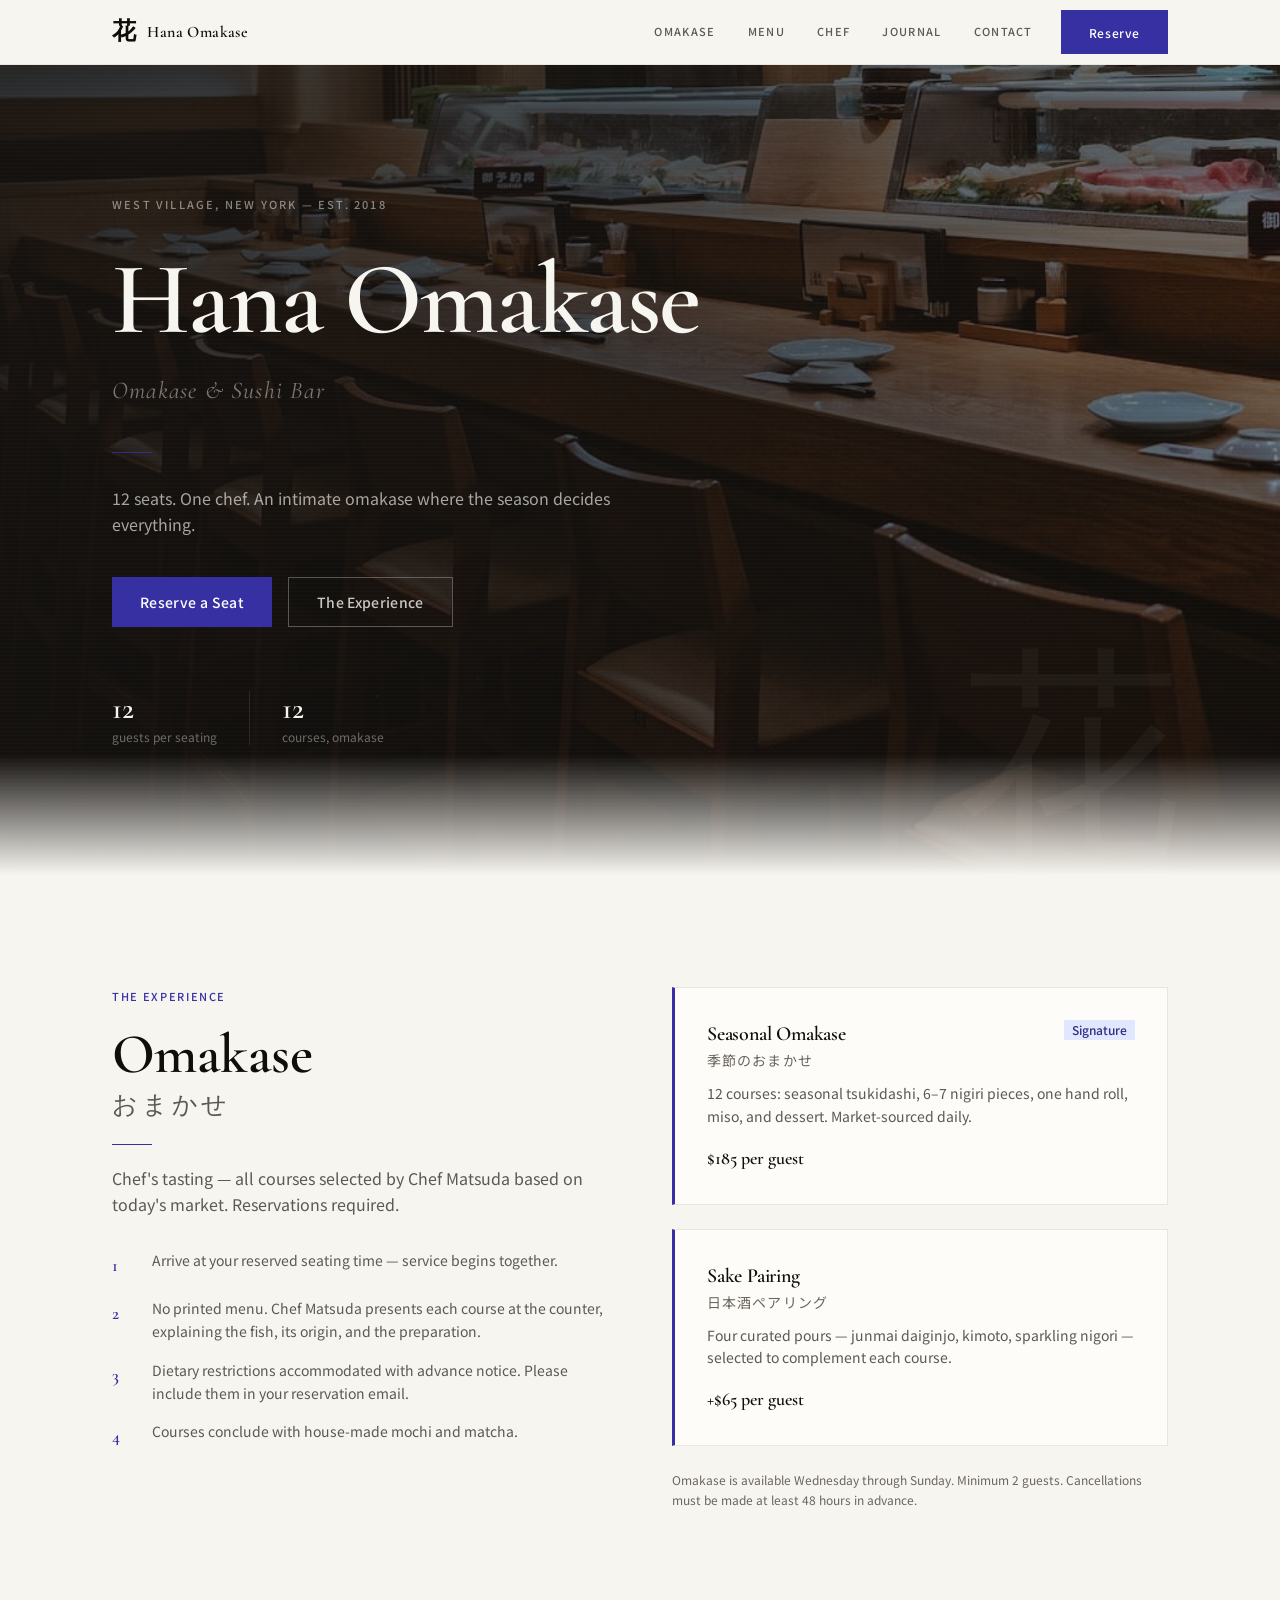
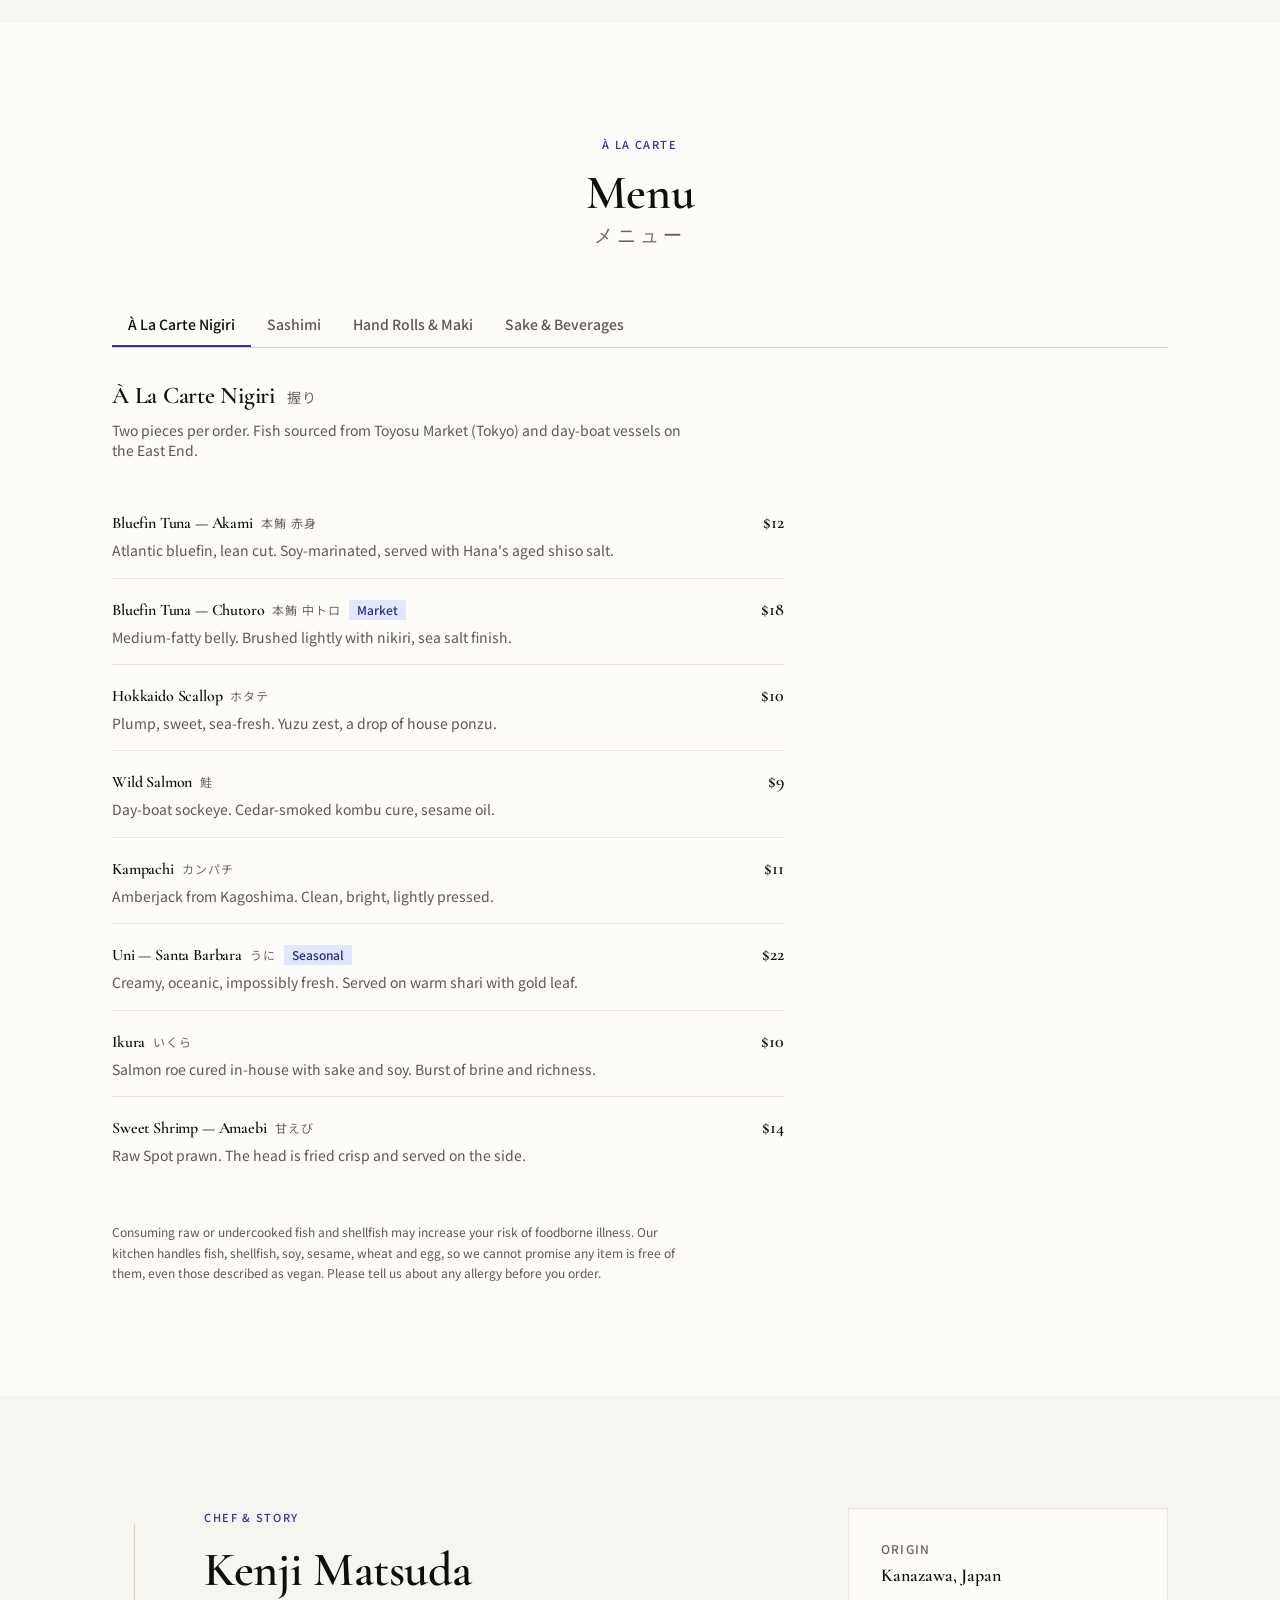
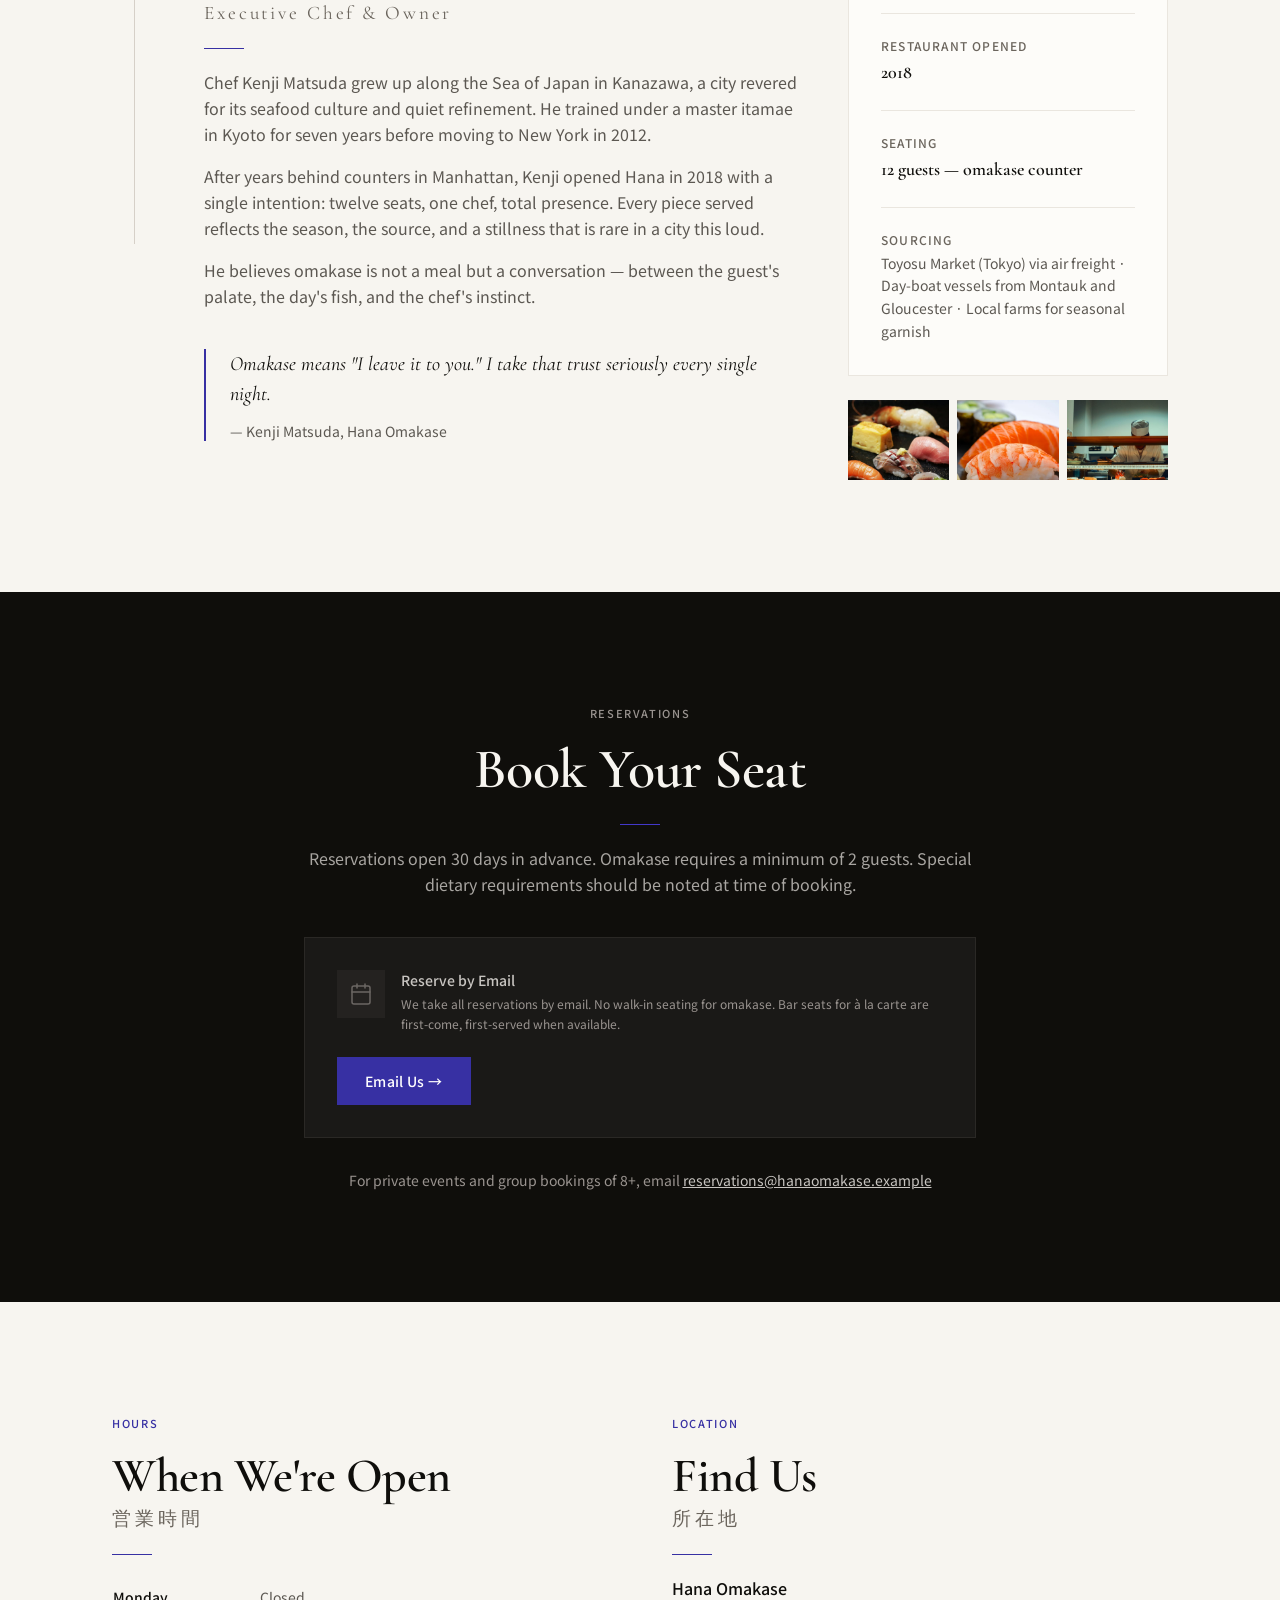
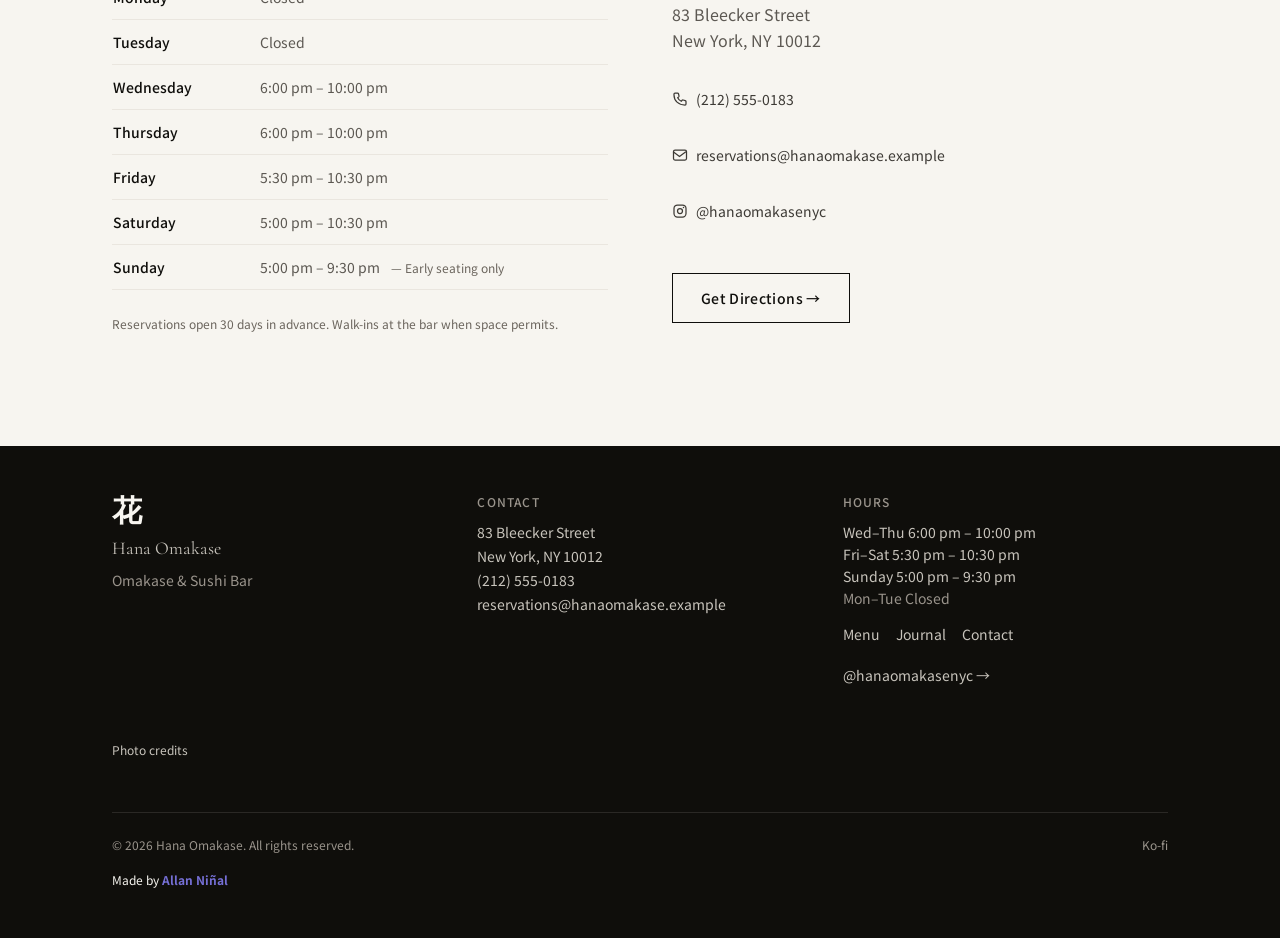
==== commit 046828db: "1.0.2: Demo email addresses now end in .example, so none can reach a real business. Co-Authored-By: " ====
--- a/index.html
+++ b/index.html
@@ -1,4 +1,4 @@
-<!DOCTYPE html><html lang="en" class="scroll-smooth" id="top"> <head><meta charset="utf-8"><meta name="viewport" content="width=device-width, initial-scale=1, viewport-fit=cover"><meta name="theme-color" content="#F7F5F0"><meta name="color-scheme" content="light"><title>Hana Omakase — Omakase &amp; Sushi Bar | West Village, New York</title><meta name="description" content="An intimate omakase in the West Village. Single-origin fish from Toyosu Market and local day-boat fishermen, each course served with precision."><meta name="author" content="Kenji Matsuda"><link rel="canonical" href="https://example.com/"><meta name="robots" content="index, follow"><!-- Open Graph --><meta property="og:title" content="Hana Omakase — Omakase &#38; Sushi Bar | West Village, New York"><meta property="og:description" content="An intimate omakase in the West Village. Single-origin fish from Toyosu Market and local day-boat fishermen, each course served with precision."><meta property="og:url" content="https://example.com/"><meta property="og:type" content="website"><meta property="og:site_name" content="Hana Omakase"><meta property="og:locale" content="en_US"><meta property="og:image" content="https://example.com/og-image.png"><meta property="og:image:type" content="image/png"><meta property="og:image:width" content="1200"><meta property="og:image:height" content="630"><meta property="og:image:alt" content="Hana Omakase — Intimate Omakase &#38; Sushi Bar in West Village, New York"><!-- Twitter / X --><meta name="twitter:card" content="summary_large_image"><meta name="twitter:title" content="Hana Omakase — Omakase &#38; Sushi Bar | West Village, New York"><meta name="twitter:description" content="An intimate omakase in the West Village. Single-origin fish from Toyosu Market and local day-boat fishermen, each course served with precision."><meta name="twitter:image" content="https://example.com/og-image.png"><meta name="twitter:image:alt" content="Hana Omakase — Intimate Omakase &#38; Sushi Bar in West Village, New York"><link rel="icon" href="./favicon.svg" type="image/svg+xml"><link rel="apple-touch-icon" href="./favicon.svg"><script type="application/ld+json">{"@context":"https://schema.org","@graph":[{"@type":"Restaurant","@id":"https://example.com/#restaurant","name":"Hana Omakase","description":"An intimate omakase in the West Village. Single-origin fish from Toyosu Market and local day-boat fishermen, each course served with precision.","url":"https://example.com/","telephone":"(212) 555-0183","email":"reservations@hanaomakase.com","priceRange":"$$$","servesCuisine":"Japanese, Sushi, Omakase","acceptsReservations":true,"address":{"@type":"PostalAddress","streetAddress":"83 Bleecker Street","addressLocality":"New York","addressRegion":"NY","postalCode":"10012","addressCountry":"US"},"geo":{"@type":"GeoCoordinates","latitude":40.7289,"longitude":-74.0022},"openingHoursSpecification":[{"@type":"OpeningHoursSpecification","dayOfWeek":["Wednesday","Thursday"],"opens":"18:00","closes":"22:00"},{"@type":"OpeningHoursSpecification","dayOfWeek":["Friday","Saturday"],"opens":"17:30","closes":"22:30"},{"@type":"OpeningHoursSpecification","dayOfWeek":["Sunday"],"opens":"17:00","closes":"21:30"}],"image":"https://example.com/og-image.png","sameAs":["https://instagram.com/hanaomakasenyc"],"hasMenu":"https://example.com/#menu","foundingDate":"2018","reservationUrl":"mailto:reservations@hanaomakase.com"},{"@type":"Menu","@id":"https://example.com/#menu","name":"Hana Omakase Menu","url":"https://example.com/#menu","inLanguage":"en","mainEntityOfPage":"https://example.com/#restaurant"},{"@type":"Person","@id":"https://example.com/#chef","name":"Kenji Matsuda","jobTitle":"Executive Chef & Owner","worksFor":{"@id":"https://example.com/#restaurant"},"description":"Omakase means \"I leave it to you.\" I take that trust seriously every single night.","birthPlace":"Kanazawa, Japan"}]}</script><link rel="stylesheet" href="./assets/index.BX0j9ppE.css"></head> <body class="min-h-screen flex flex-col antialiased"> <header class="sticky top-0 z-50" style="background-color: #F7F5F0; border-bottom: 1px solid #EAE6DF;" data-astro-cid-ctg3m53h> <!-- Skip link --> <a href="#main-content" class="sr-only focus:not-sr-only" style="
+<!DOCTYPE html><html lang="en" class="scroll-smooth" id="top"> <head><meta charset="utf-8"><meta name="viewport" content="width=device-width, initial-scale=1, viewport-fit=cover"><meta name="theme-color" content="#F7F5F0"><meta name="color-scheme" content="light"><title>Hana Omakase — Omakase &amp; Sushi Bar | West Village, New York</title><meta name="description" content="An intimate omakase in the West Village. Single-origin fish from Toyosu Market and local day-boat fishermen, each course served with precision."><meta name="author" content="Kenji Matsuda"><link rel="canonical" href="https://example.com/"><meta name="robots" content="index, follow"><!-- Open Graph --><meta property="og:title" content="Hana Omakase — Omakase &#38; Sushi Bar | West Village, New York"><meta property="og:description" content="An intimate omakase in the West Village. Single-origin fish from Toyosu Market and local day-boat fishermen, each course served with precision."><meta property="og:url" content="https://example.com/"><meta property="og:type" content="website"><meta property="og:site_name" content="Hana Omakase"><meta property="og:locale" content="en_US"><meta property="og:image" content="https://example.com/og-image.png"><meta property="og:image:type" content="image/png"><meta property="og:image:width" content="1200"><meta property="og:image:height" content="630"><meta property="og:image:alt" content="Hana Omakase — Intimate Omakase &#38; Sushi Bar in West Village, New York"><!-- Twitter / X --><meta name="twitter:card" content="summary_large_image"><meta name="twitter:title" content="Hana Omakase — Omakase &#38; Sushi Bar | West Village, New York"><meta name="twitter:description" content="An intimate omakase in the West Village. Single-origin fish from Toyosu Market and local day-boat fishermen, each course served with precision."><meta name="twitter:image" content="https://example.com/og-image.png"><meta name="twitter:image:alt" content="Hana Omakase — Intimate Omakase &#38; Sushi Bar in West Village, New York"><link rel="icon" href="./favicon.svg" type="image/svg+xml"><link rel="apple-touch-icon" href="./favicon.svg"><script type="application/ld+json">{"@context":"https://schema.org","@graph":[{"@type":"Restaurant","@id":"https://example.com/#restaurant","name":"Hana Omakase","description":"An intimate omakase in the West Village. Single-origin fish from Toyosu Market and local day-boat fishermen, each course served with precision.","url":"https://example.com/","telephone":"(212) 555-0183","email":"reservations@hanaomakase.example","priceRange":"$$$","servesCuisine":"Japanese, Sushi, Omakase","acceptsReservations":true,"address":{"@type":"PostalAddress","streetAddress":"83 Bleecker Street","addressLocality":"New York","addressRegion":"NY","postalCode":"10012","addressCountry":"US"},"geo":{"@type":"GeoCoordinates","latitude":40.7289,"longitude":-74.0022},"openingHoursSpecification":[{"@type":"OpeningHoursSpecification","dayOfWeek":["Wednesday","Thursday"],"opens":"18:00","closes":"22:00"},{"@type":"OpeningHoursSpecification","dayOfWeek":["Friday","Saturday"],"opens":"17:30","closes":"22:30"},{"@type":"OpeningHoursSpecification","dayOfWeek":["Sunday"],"opens":"17:00","closes":"21:30"}],"image":"https://example.com/og-image.png","sameAs":["https://instagram.com/hanaomakasenyc"],"hasMenu":"https://example.com/#menu","foundingDate":"2018","reservationUrl":"mailto:reservations@hanaomakase.example"},{"@type":"Menu","@id":"https://example.com/#menu","name":"Hana Omakase Menu","url":"https://example.com/#menu","inLanguage":"en","mainEntityOfPage":"https://example.com/#restaurant"},{"@type":"Person","@id":"https://example.com/#chef","name":"Kenji Matsuda","jobTitle":"Executive Chef & Owner","worksFor":{"@id":"https://example.com/#restaurant"},"description":"Omakase means \"I leave it to you.\" I take that trust seriously every single night.","birthPlace":"Kanazawa, Japan"}]}</script><link rel="stylesheet" href="./assets/index.BX0j9ppE.css"></head> <body class="min-h-screen flex flex-col antialiased"> <header class="sticky top-0 z-50" style="background-color: #F7F5F0; border-bottom: 1px solid #EAE6DF;" data-astro-cid-ctg3m53h> <!-- Skip link --> <a href="#main-content" class="sr-only focus:not-sr-only" style="
       position: absolute;
       top: 0.5rem;
       left: 0.5rem;
@@ -223,11 +223,11 @@
 Reserve by Email
 </p> <p class="mt-1 text-xs font-sans" style="color: #9A9490; line-height: 1.6;">
 We take all reservations by email. No walk-in seating for omakase. Bar seats for à la carte are first-come, first-served when available.
-</p> </div> </div> <a href="mailto:reservations@hanaomakase.com" class="mt-6 btn-primary w-full sm:w-auto justify-center" style="background-color: #3730A3; color: #FFFFFF;">
+</p> </div> </div> <a href="mailto:reservations@hanaomakase.example" class="mt-6 btn-primary w-full sm:w-auto justify-center" style="background-color: #3730A3; color: #FFFFFF;">
 Email Us &rarr;
 </a> </div> <!-- Contact alternative --> <p class="mt-8 text-sm font-sans" style="color: #9A9490;">
 For private events and group bookings of 8+, email
-<a href="mailto:reservations@hanaomakase.com" class="underline hover:opacity-80 transition-opacity" style="color: #C8C5C1;"> reservations@hanaomakase.com </a> </p> </div> </div> </section> <section id="hours" class="section-gap" aria-labelledby="hours-heading"> <div class="container-x"> <div class="grid grid-cols-1 lg:grid-cols-2 gap-16 items-start"> <!-- Hours --> <div class="reveal"> <p class="label-eyebrow mb-4">Hours</p> <h2 id="hours-heading" class="font-display font-semibold" style="font-size: clamp(2rem, 4.5vw, 3rem); color: var(--color-text);">
+<a href="mailto:reservations@hanaomakase.example" class="underline hover:opacity-80 transition-opacity" style="color: #C8C5C1;"> reservations@hanaomakase.example </a> </p> </div> </div> </section> <section id="hours" class="section-gap" aria-labelledby="hours-heading"> <div class="container-x"> <div class="grid grid-cols-1 lg:grid-cols-2 gap-16 items-start"> <!-- Hours --> <div class="reveal"> <p class="label-eyebrow mb-4">Hours</p> <h2 id="hours-heading" class="font-display font-semibold" style="font-size: clamp(2rem, 4.5vw, 3rem); color: var(--color-text);">
 When We're Open
 <span class="block font-display font-normal mt-1" style="font-size: 0.4em; color: var(--color-text-faint); letter-spacing: 0.2em;">
 営業時間
@@ -236,9 +236,9 @@
 Find Us
 <span class="block font-display font-normal mt-1" style="font-size: 0.4em; color: var(--color-text-faint); letter-spacing: 0.2em;">
 所在地
-</span> </h2> <span class="ink-rule mt-6"></span> <address class="not-italic text-base font-sans leading-relaxed" style="color: var(--color-text-muted);"> <strong class="font-medium" style="color: var(--color-text);">Hana Omakase</strong> <br> 83 Bleecker Street <br> New York, NY 10012 </address> <div class="mt-6 flex flex-col gap-3"> <a href="tel:(212) 555-0183" style="font-size:0.875rem;font-family:'Noto Sans JP',sans-serif;display:inline-flex;align-items:center;gap:0.5rem;color:#3D3A35;text-decoration:none;min-height:44px;"> <svg width="16" height="16" viewBox="0 0 16 16" fill="none" aria-hidden="true" focusable="false"> <path d="M2 3a1 1 0 0 1 1-1h2.5a1 1 0 0 1 .97.757l.528 2.115a1 1 0 0 1-.28.978l-1 .9a7.05 7.05 0 0 0 3.53 3.53l.9-1a1 1 0 0 1 .978-.28l2.115.528A1 1 0 0 1 14 10.5V13a1 1 0 0 1-1 1C6.373 14 2 9.627 2 4V3Z" stroke="currentColor" stroke-width="1.25" fill="none"></path> </svg> (212) 555-0183 </a> <a href="mailto:reservations@hanaomakase.com" style="font-size:0.875rem;font-family:'Noto Sans JP',sans-serif;display:inline-flex;align-items:center;gap:0.5rem;color:#3D3A35;text-decoration:none;min-height:44px;"> <svg width="16" height="16" viewBox="0 0 16 16" fill="none" aria-hidden="true" focusable="false"> <rect x="1.5" y="3" width="13" height="10" rx="1.5" stroke="currentColor" stroke-width="1.25" fill="none"></rect> <path d="m1.5 5 6 4.5 6-4.5" stroke="currentColor" stroke-width="1.25" stroke-linecap="round"></path> </svg> reservations@hanaomakase.com </a> <a href="https://instagram.com/hanaomakasenyc" style="font-size:0.875rem;font-family:'Noto Sans JP',sans-serif;display:inline-flex;align-items:center;gap:0.5rem;color:#3D3A35;text-decoration:none;min-height:44px;" target="_blank" rel="noopener noreferrer"> <svg width="16" height="16" viewBox="0 0 16 16" fill="none" aria-hidden="true" focusable="false"> <rect x="2" y="2" width="12" height="12" rx="3.5" stroke="currentColor" stroke-width="1.25" fill="none"></rect> <circle cx="8" cy="8" r="2.5" stroke="currentColor" stroke-width="1.25" fill="none"></circle> <circle cx="11.5" cy="4.5" r="0.75" fill="currentColor"></circle> </svg> @hanaomakasenyc </a> </div> <a href="https://maps.google.com/?q=83+Bleecker+Street+New+York+NY+10012" class="mt-10 btn-ghost text-sm inline-flex" style="min-height:44px; display: inline-flex;" target="_blank" rel="noopener noreferrer" aria-label="Get directions to Hana Omakase (opens in Google Maps)">
+</span> </h2> <span class="ink-rule mt-6"></span> <address class="not-italic text-base font-sans leading-relaxed" style="color: var(--color-text-muted);"> <strong class="font-medium" style="color: var(--color-text);">Hana Omakase</strong> <br> 83 Bleecker Street <br> New York, NY 10012 </address> <div class="mt-6 flex flex-col gap-3"> <a href="tel:(212) 555-0183" style="font-size:0.875rem;font-family:'Noto Sans JP',sans-serif;display:inline-flex;align-items:center;gap:0.5rem;color:#3D3A35;text-decoration:none;min-height:44px;"> <svg width="16" height="16" viewBox="0 0 16 16" fill="none" aria-hidden="true" focusable="false"> <path d="M2 3a1 1 0 0 1 1-1h2.5a1 1 0 0 1 .97.757l.528 2.115a1 1 0 0 1-.28.978l-1 .9a7.05 7.05 0 0 0 3.53 3.53l.9-1a1 1 0 0 1 .978-.28l2.115.528A1 1 0 0 1 14 10.5V13a1 1 0 0 1-1 1C6.373 14 2 9.627 2 4V3Z" stroke="currentColor" stroke-width="1.25" fill="none"></path> </svg> (212) 555-0183 </a> <a href="mailto:reservations@hanaomakase.example" style="font-size:0.875rem;font-family:'Noto Sans JP',sans-serif;display:inline-flex;align-items:center;gap:0.5rem;color:#3D3A35;text-decoration:none;min-height:44px;"> <svg width="16" height="16" viewBox="0 0 16 16" fill="none" aria-hidden="true" focusable="false"> <rect x="1.5" y="3" width="13" height="10" rx="1.5" stroke="currentColor" stroke-width="1.25" fill="none"></rect> <path d="m1.5 5 6 4.5 6-4.5" stroke="currentColor" stroke-width="1.25" stroke-linecap="round"></path> </svg> reservations@hanaomakase.example </a> <a href="https://instagram.com/hanaomakasenyc" style="font-size:0.875rem;font-family:'Noto Sans JP',sans-serif;display:inline-flex;align-items:center;gap:0.5rem;color:#3D3A35;text-decoration:none;min-height:44px;" target="_blank" rel="noopener noreferrer"> <svg width="16" height="16" viewBox="0 0 16 16" fill="none" aria-hidden="true" focusable="false"> <rect x="2" y="2" width="12" height="12" rx="3.5" stroke="currentColor" stroke-width="1.25" fill="none"></rect> <circle cx="8" cy="8" r="2.5" stroke="currentColor" stroke-width="1.25" fill="none"></circle> <circle cx="11.5" cy="4.5" r="0.75" fill="currentColor"></circle> </svg> @hanaomakasenyc </a> </div> <a href="https://maps.google.com/?q=83+Bleecker+Street+New+York+NY+10012" class="mt-10 btn-ghost text-sm inline-flex" style="min-height:44px; display: inline-flex;" target="_blank" rel="noopener noreferrer" aria-label="Get directions to Hana Omakase (opens in Google Maps)">
 Get Directions &rarr;
-</a> </div> </div> </div> </section>  </main> <footer style="background-color: #0F0E0B; color: #F7F5F0;" data-astro-cid-gcn2mc3v> <div class="container-x py-12" data-astro-cid-gcn2mc3v> <div class="grid grid-cols-1 md:grid-cols-3 gap-10" data-astro-cid-gcn2mc3v> <!-- Brand --> <div data-astro-cid-gcn2mc3v> <p class="font-display text-3xl font-semibold" style="color: #F7F5F0;" data-astro-cid-gcn2mc3v>花</p> <p class="mt-1 font-display text-lg" style="color: #C8C4BC;" data-astro-cid-gcn2mc3v>Hana Omakase</p> <p class="mt-2 text-sm font-sans" style="color: #9A948C;" data-astro-cid-gcn2mc3v>Omakase &amp; Sushi Bar</p> </div> <!-- Contact --> <div data-astro-cid-gcn2mc3v> <p class="text-xs font-sans font-medium uppercase tracking-widest mb-3" style="color: #9A948C;" data-astro-cid-gcn2mc3v>Contact</p> <address class="not-italic text-sm font-sans space-y-1" style="color: #C8C4BC;" data-astro-cid-gcn2mc3v> <p data-astro-cid-gcn2mc3v>83 Bleecker Street</p> <p data-astro-cid-gcn2mc3v>New York, NY 10012</p> <p class="mt-2" data-astro-cid-gcn2mc3v> <a href="tel:(212) 555-0183" style="color: #C8C4BC;" data-astro-cid-gcn2mc3v>(212) 555-0183</a> </p> <p data-astro-cid-gcn2mc3v> <a href="mailto:reservations@hanaomakase.com" style="color: #C8C4BC;" data-astro-cid-gcn2mc3v>reservations@hanaomakase.com</a> </p> </address> </div> <!-- Hours / Links --> <div data-astro-cid-gcn2mc3v> <p class="text-xs font-sans font-medium uppercase tracking-widest mb-3" style="color: #9A948C;" data-astro-cid-gcn2mc3v>Hours</p> <div class="text-sm font-sans space-y-0.5" style="color: #C8C4BC;" data-astro-cid-gcn2mc3v> <p data-astro-cid-gcn2mc3v>Wed–Thu 6:00 pm – 10:00 pm</p> <p data-astro-cid-gcn2mc3v>Fri–Sat  5:30 pm – 10:30 pm</p> <p data-astro-cid-gcn2mc3v>Sunday  5:00 pm – 9:30 pm</p> <p class="mt-1" style="color: #9A948C;" data-astro-cid-gcn2mc3v>Mon–Tue Closed</p> </div> <nav aria-label="Pages" class="mt-4 text-sm font-sans flex flex-wrap gap-x-4 gap-y-1" data-astro-cid-gcn2mc3v> <a href="./menu/index.html" style="color: #C8C4BC;" data-astro-cid-gcn2mc3v>Menu</a> <a href="./journal/index.html" style="color: #C8C4BC;" data-astro-cid-gcn2mc3v>Journal</a> <a href="./contact/index.html" style="color: #C8C4BC;" data-astro-cid-gcn2mc3v>Contact</a> </nav> <div class="mt-4" data-astro-cid-gcn2mc3v> <a href="https://instagram.com/hanaomakasenyc" class="text-sm font-sans hover:opacity-80 transition-opacity" style="color: #C8C4BC;" target="_blank" rel="noopener noreferrer" data-astro-cid-gcn2mc3v> @hanaomakasenyc &rarr;
+</a> </div> </div> </div> </section>  </main> <footer style="background-color: #0F0E0B; color: #F7F5F0;" data-astro-cid-gcn2mc3v> <div class="container-x py-12" data-astro-cid-gcn2mc3v> <div class="grid grid-cols-1 md:grid-cols-3 gap-10" data-astro-cid-gcn2mc3v> <!-- Brand --> <div data-astro-cid-gcn2mc3v> <p class="font-display text-3xl font-semibold" style="color: #F7F5F0;" data-astro-cid-gcn2mc3v>花</p> <p class="mt-1 font-display text-lg" style="color: #C8C4BC;" data-astro-cid-gcn2mc3v>Hana Omakase</p> <p class="mt-2 text-sm font-sans" style="color: #9A948C;" data-astro-cid-gcn2mc3v>Omakase &amp; Sushi Bar</p> </div> <!-- Contact --> <div data-astro-cid-gcn2mc3v> <p class="text-xs font-sans font-medium uppercase tracking-widest mb-3" style="color: #9A948C;" data-astro-cid-gcn2mc3v>Contact</p> <address class="not-italic text-sm font-sans space-y-1" style="color: #C8C4BC;" data-astro-cid-gcn2mc3v> <p data-astro-cid-gcn2mc3v>83 Bleecker Street</p> <p data-astro-cid-gcn2mc3v>New York, NY 10012</p> <p class="mt-2" data-astro-cid-gcn2mc3v> <a href="tel:(212) 555-0183" style="color: #C8C4BC;" data-astro-cid-gcn2mc3v>(212) 555-0183</a> </p> <p data-astro-cid-gcn2mc3v> <a href="mailto:reservations@hanaomakase.example" style="color: #C8C4BC;" data-astro-cid-gcn2mc3v>reservations@hanaomakase.example</a> </p> </address> </div> <!-- Hours / Links --> <div data-astro-cid-gcn2mc3v> <p class="text-xs font-sans font-medium uppercase tracking-widest mb-3" style="color: #9A948C;" data-astro-cid-gcn2mc3v>Hours</p> <div class="text-sm font-sans space-y-0.5" style="color: #C8C4BC;" data-astro-cid-gcn2mc3v> <p data-astro-cid-gcn2mc3v>Wed–Thu 6:00 pm – 10:00 pm</p> <p data-astro-cid-gcn2mc3v>Fri–Sat  5:30 pm – 10:30 pm</p> <p data-astro-cid-gcn2mc3v>Sunday  5:00 pm – 9:30 pm</p> <p class="mt-1" style="color: #9A948C;" data-astro-cid-gcn2mc3v>Mon–Tue Closed</p> </div> <nav aria-label="Pages" class="mt-4 text-sm font-sans flex flex-wrap gap-x-4 gap-y-1" data-astro-cid-gcn2mc3v> <a href="./menu/index.html" style="color: #C8C4BC;" data-astro-cid-gcn2mc3v>Menu</a> <a href="./journal/index.html" style="color: #C8C4BC;" data-astro-cid-gcn2mc3v>Journal</a> <a href="./contact/index.html" style="color: #C8C4BC;" data-astro-cid-gcn2mc3v>Contact</a> </nav> <div class="mt-4" data-astro-cid-gcn2mc3v> <a href="https://instagram.com/hanaomakasenyc" class="text-sm font-sans hover:opacity-80 transition-opacity" style="color: #C8C4BC;" target="_blank" rel="noopener noreferrer" data-astro-cid-gcn2mc3v> @hanaomakasenyc &rarr;
 </a> </div> </div> </div> <!-- Photo credits. Required while you use the demo photos (Unsplash asks for
          the photographer and a link). Delete this whole <details> block once you
          have replaced the photos with your own. --> <details class="mt-10 text-xs font-sans" style="color: #C8C4BC;" data-photo-credits data-astro-cid-gcn2mc3v> <summary style="cursor: pointer; min-height: 44px; display: flex; align-items: center;" data-astro-cid-gcn2mc3v>Photo credits</summary> <p class="mt-2" style="color: #9A948C;" data-astro-cid-gcn2mc3v>
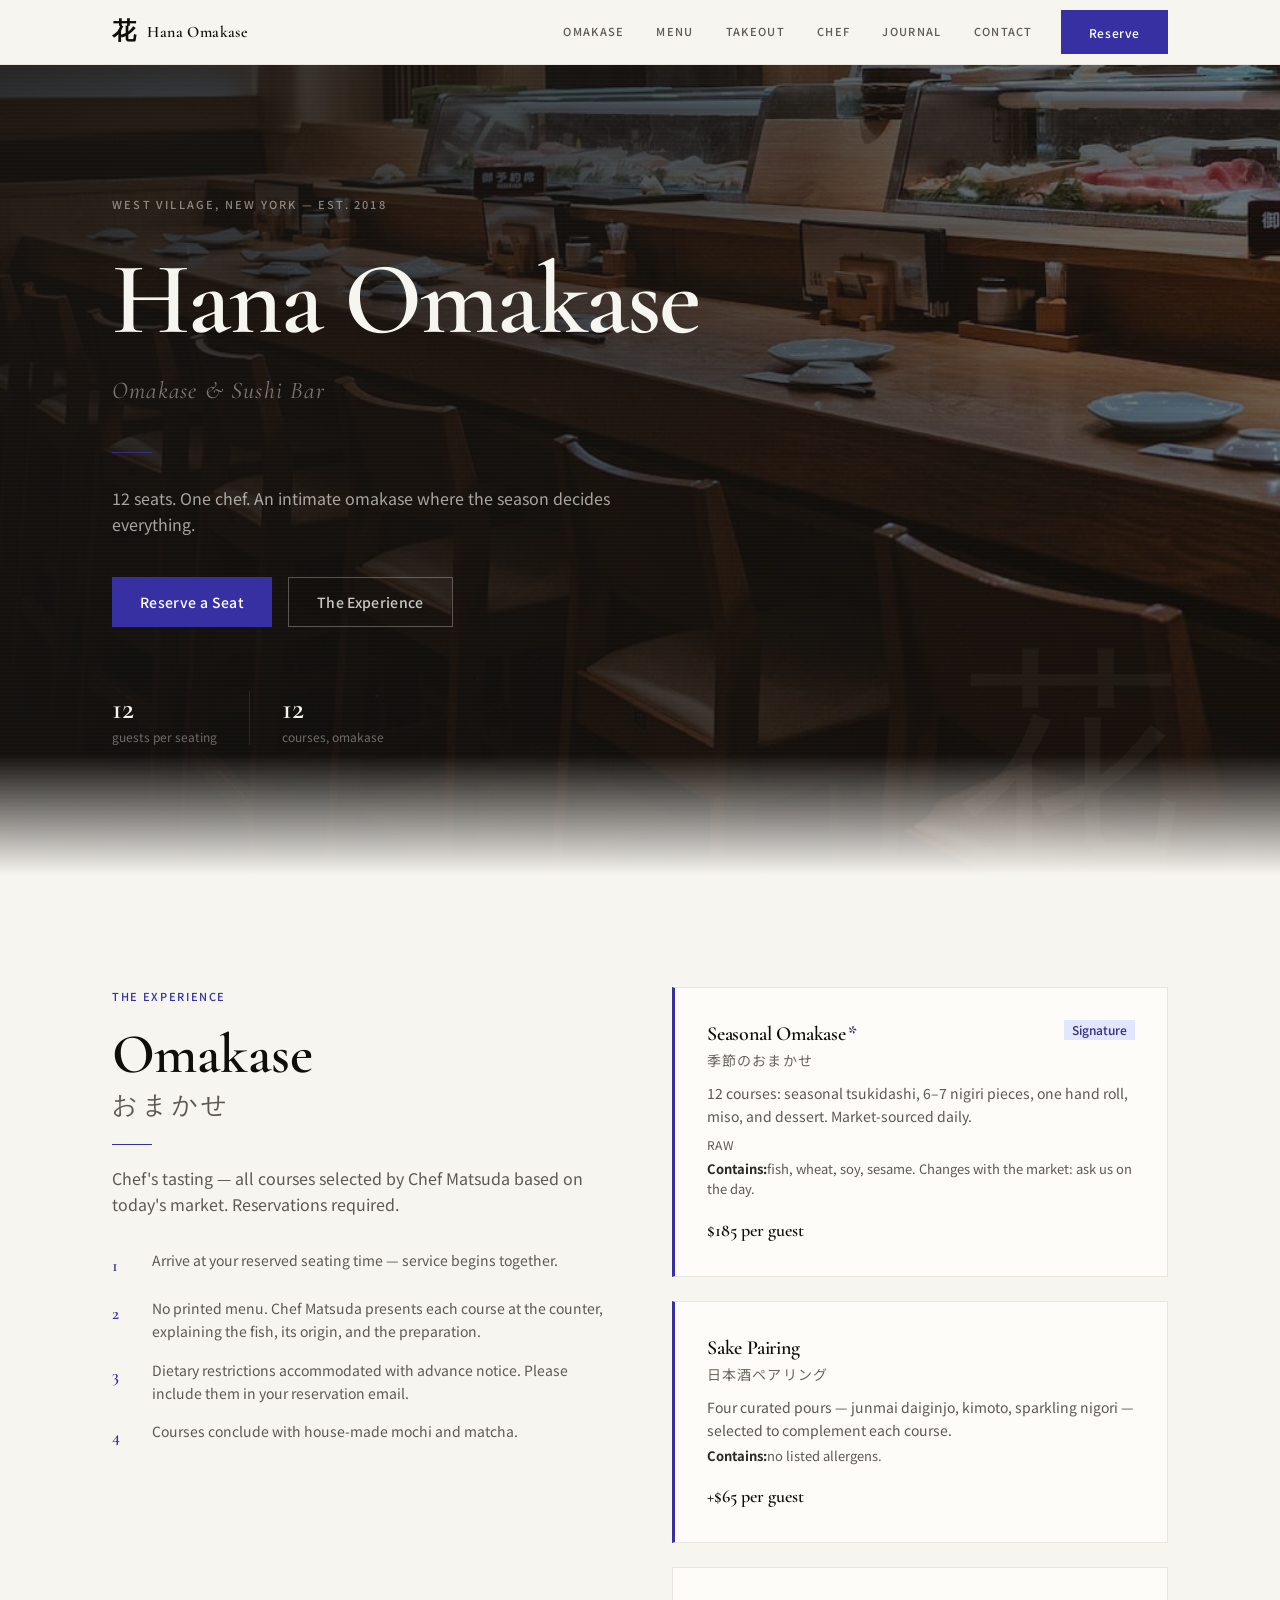
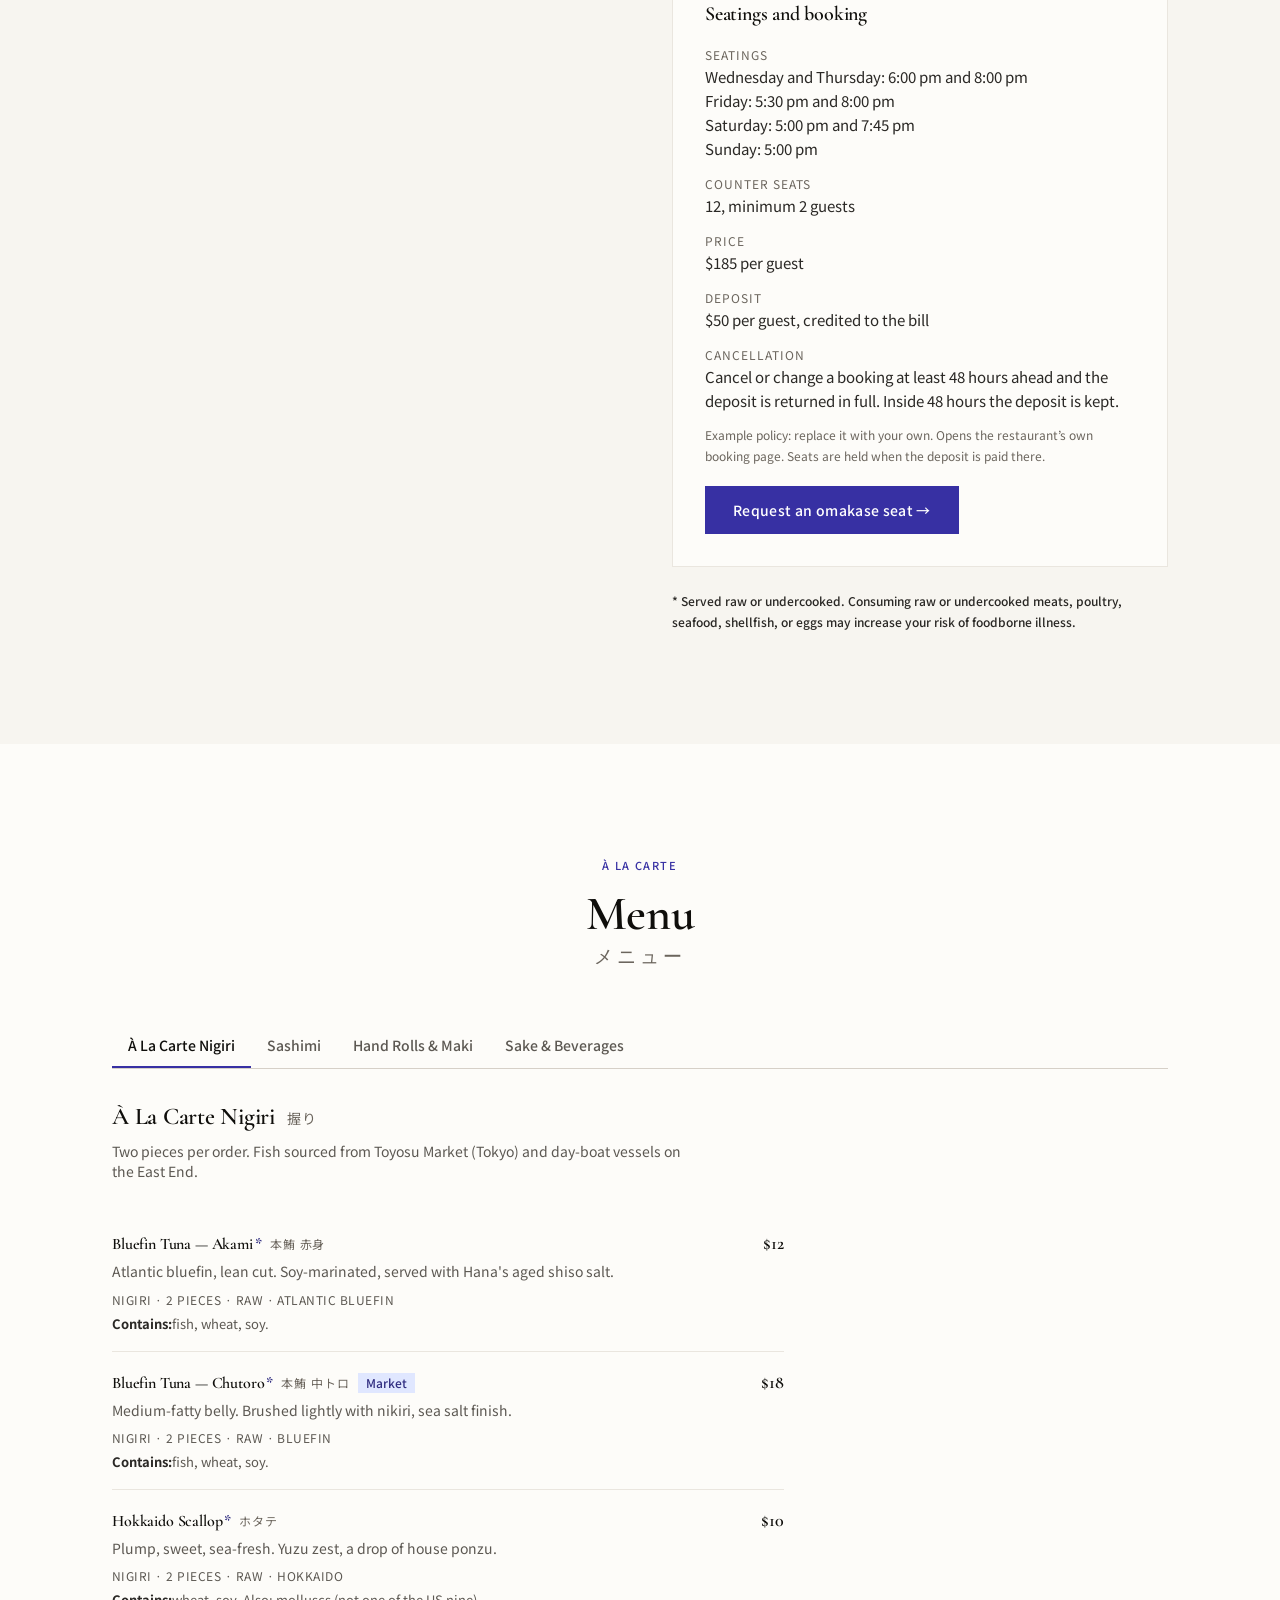
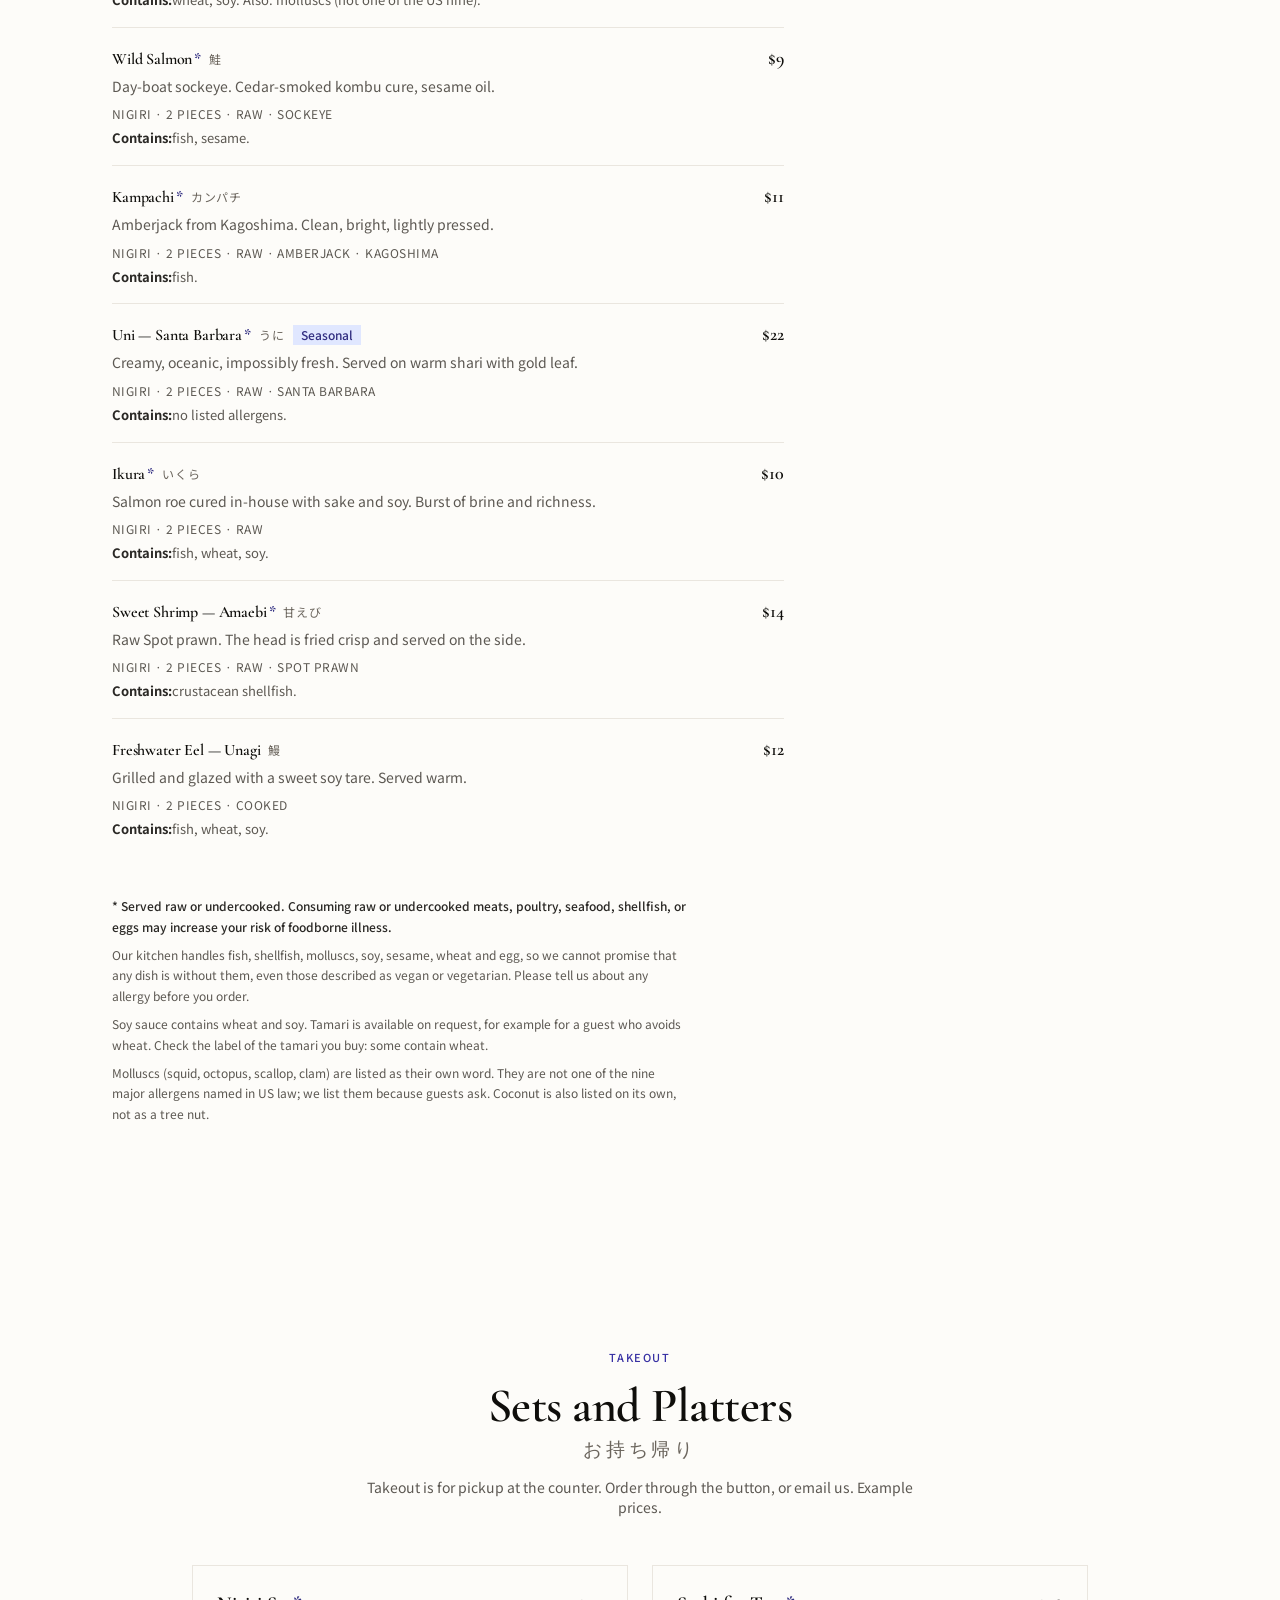
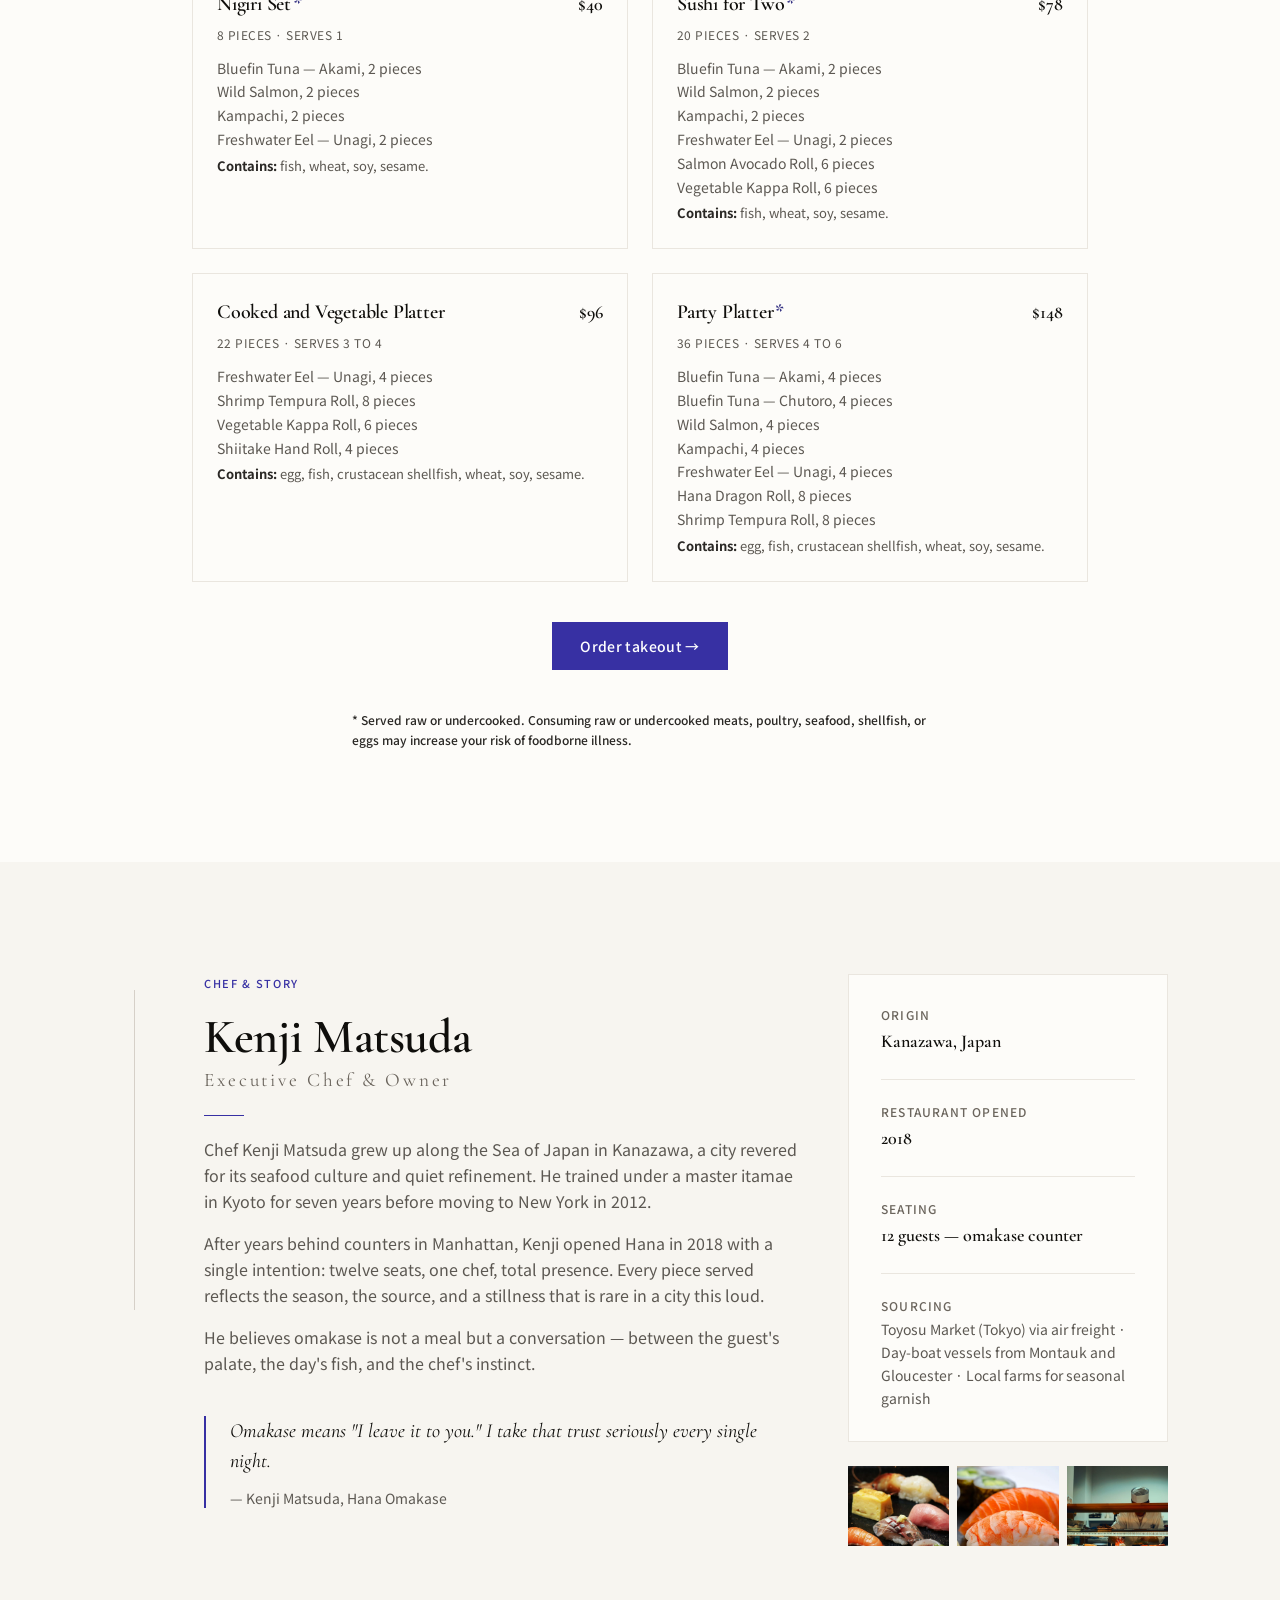
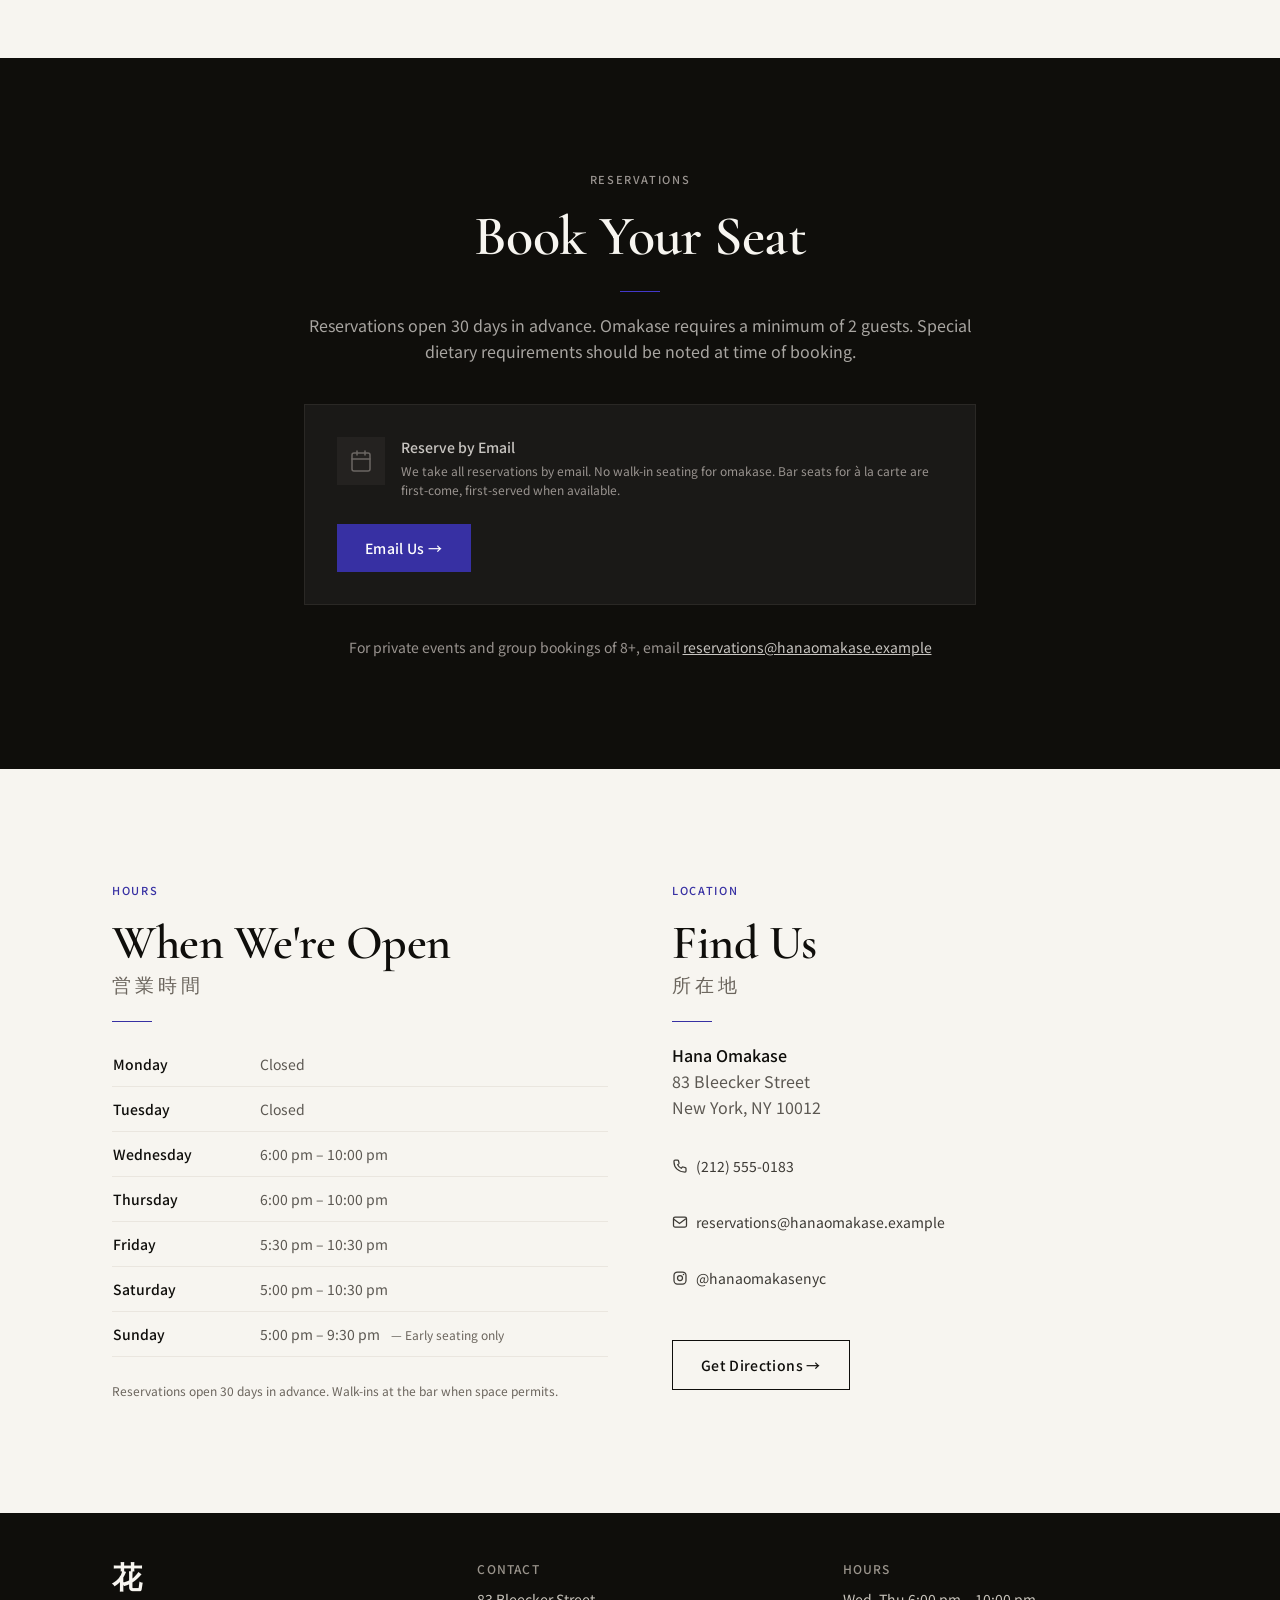
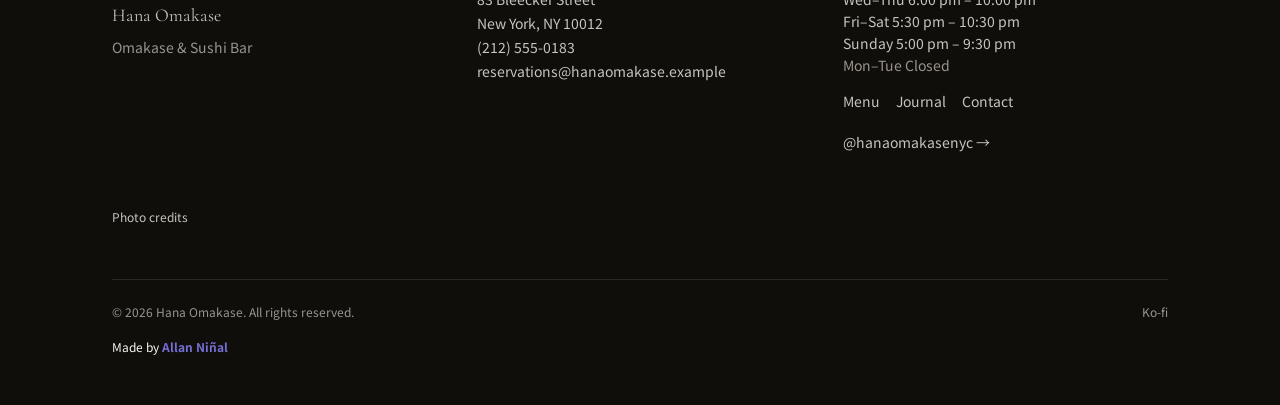
==== commit 26ca161c: "1.1.0: A Contains line on every dish (molluscs named apart) and an allergy notice; the raw-food advi" ====
--- a/index.html
+++ b/index.html
@@ -1,4 +1,4 @@
-<!DOCTYPE html><html lang="en" class="scroll-smooth" id="top"> <head><meta charset="utf-8"><meta name="viewport" content="width=device-width, initial-scale=1, viewport-fit=cover"><meta name="theme-color" content="#F7F5F0"><meta name="color-scheme" content="light"><title>Hana Omakase — Omakase &amp; Sushi Bar | West Village, New York</title><meta name="description" content="An intimate omakase in the West Village. Single-origin fish from Toyosu Market and local day-boat fishermen, each course served with precision."><meta name="author" content="Kenji Matsuda"><link rel="canonical" href="https://example.com/"><meta name="robots" content="index, follow"><!-- Open Graph --><meta property="og:title" content="Hana Omakase — Omakase &#38; Sushi Bar | West Village, New York"><meta property="og:description" content="An intimate omakase in the West Village. Single-origin fish from Toyosu Market and local day-boat fishermen, each course served with precision."><meta property="og:url" content="https://example.com/"><meta property="og:type" content="website"><meta property="og:site_name" content="Hana Omakase"><meta property="og:locale" content="en_US"><meta property="og:image" content="https://example.com/og-image.png"><meta property="og:image:type" content="image/png"><meta property="og:image:width" content="1200"><meta property="og:image:height" content="630"><meta property="og:image:alt" content="Hana Omakase — Intimate Omakase &#38; Sushi Bar in West Village, New York"><!-- Twitter / X --><meta name="twitter:card" content="summary_large_image"><meta name="twitter:title" content="Hana Omakase — Omakase &#38; Sushi Bar | West Village, New York"><meta name="twitter:description" content="An intimate omakase in the West Village. Single-origin fish from Toyosu Market and local day-boat fishermen, each course served with precision."><meta name="twitter:image" content="https://example.com/og-image.png"><meta name="twitter:image:alt" content="Hana Omakase — Intimate Omakase &#38; Sushi Bar in West Village, New York"><link rel="icon" href="./favicon.svg" type="image/svg+xml"><link rel="apple-touch-icon" href="./favicon.svg"><script type="application/ld+json">{"@context":"https://schema.org","@graph":[{"@type":"Restaurant","@id":"https://example.com/#restaurant","name":"Hana Omakase","description":"An intimate omakase in the West Village. Single-origin fish from Toyosu Market and local day-boat fishermen, each course served with precision.","url":"https://example.com/","telephone":"(212) 555-0183","email":"reservations@hanaomakase.example","priceRange":"$$$","servesCuisine":"Japanese, Sushi, Omakase","acceptsReservations":true,"address":{"@type":"PostalAddress","streetAddress":"83 Bleecker Street","addressLocality":"New York","addressRegion":"NY","postalCode":"10012","addressCountry":"US"},"geo":{"@type":"GeoCoordinates","latitude":40.7289,"longitude":-74.0022},"openingHoursSpecification":[{"@type":"OpeningHoursSpecification","dayOfWeek":["Wednesday","Thursday"],"opens":"18:00","closes":"22:00"},{"@type":"OpeningHoursSpecification","dayOfWeek":["Friday","Saturday"],"opens":"17:30","closes":"22:30"},{"@type":"OpeningHoursSpecification","dayOfWeek":["Sunday"],"opens":"17:00","closes":"21:30"}],"image":"https://example.com/og-image.png","sameAs":["https://instagram.com/hanaomakasenyc"],"hasMenu":"https://example.com/#menu","foundingDate":"2018","reservationUrl":"mailto:reservations@hanaomakase.example"},{"@type":"Menu","@id":"https://example.com/#menu","name":"Hana Omakase Menu","url":"https://example.com/#menu","inLanguage":"en","mainEntityOfPage":"https://example.com/#restaurant"},{"@type":"Person","@id":"https://example.com/#chef","name":"Kenji Matsuda","jobTitle":"Executive Chef & Owner","worksFor":{"@id":"https://example.com/#restaurant"},"description":"Omakase means \"I leave it to you.\" I take that trust seriously every single night.","birthPlace":"Kanazawa, Japan"}]}</script><link rel="stylesheet" href="./assets/index.BX0j9ppE.css"></head> <body class="min-h-screen flex flex-col antialiased"> <header class="sticky top-0 z-50" style="background-color: #F7F5F0; border-bottom: 1px solid #EAE6DF;" data-astro-cid-ctg3m53h> <!-- Skip link --> <a href="#main-content" class="sr-only focus:not-sr-only" style="
+<!DOCTYPE html><html lang="en" class="scroll-smooth" id="top"> <head><meta charset="utf-8"><meta name="viewport" content="width=device-width, initial-scale=1, viewport-fit=cover"><meta name="theme-color" content="#F7F5F0"><meta name="color-scheme" content="light"><title>Hana Omakase — Omakase &amp; Sushi Bar | West Village, New York</title><meta name="description" content="An intimate omakase in the West Village. Single-origin fish from Toyosu Market and local day-boat fishermen, each course served with precision."><meta name="author" content="Kenji Matsuda"><link rel="canonical" href="https://example.com/"><meta name="robots" content="index, follow"><!-- Open Graph --><meta property="og:title" content="Hana Omakase — Omakase &#38; Sushi Bar | West Village, New York"><meta property="og:description" content="An intimate omakase in the West Village. Single-origin fish from Toyosu Market and local day-boat fishermen, each course served with precision."><meta property="og:url" content="https://example.com/"><meta property="og:type" content="website"><meta property="og:site_name" content="Hana Omakase"><meta property="og:locale" content="en_US"><meta property="og:image" content="https://example.com/og-image.png"><meta property="og:image:type" content="image/png"><meta property="og:image:width" content="1200"><meta property="og:image:height" content="630"><meta property="og:image:alt" content="Hana Omakase — Intimate Omakase &#38; Sushi Bar in West Village, New York"><!-- Twitter / X --><meta name="twitter:card" content="summary_large_image"><meta name="twitter:title" content="Hana Omakase — Omakase &#38; Sushi Bar | West Village, New York"><meta name="twitter:description" content="An intimate omakase in the West Village. Single-origin fish from Toyosu Market and local day-boat fishermen, each course served with precision."><meta name="twitter:image" content="https://example.com/og-image.png"><meta name="twitter:image:alt" content="Hana Omakase — Intimate Omakase &#38; Sushi Bar in West Village, New York"><link rel="icon" href="./favicon.svg" type="image/svg+xml"><link rel="apple-touch-icon" href="./favicon.svg"><script type="application/ld+json">{"@context":"https://schema.org","@graph":[{"@type":"Restaurant","@id":"https://example.com/#restaurant","name":"Hana Omakase","description":"An intimate omakase in the West Village. Single-origin fish from Toyosu Market and local day-boat fishermen, each course served with precision.","url":"https://example.com/","telephone":"(212) 555-0183","email":"reservations@hanaomakase.example","priceRange":"$$$","servesCuisine":"Japanese, Sushi, Omakase","acceptsReservations":true,"address":{"@type":"PostalAddress","streetAddress":"83 Bleecker Street","addressLocality":"New York","addressRegion":"NY","postalCode":"10012","addressCountry":"US"},"geo":{"@type":"GeoCoordinates","latitude":40.7289,"longitude":-74.0022},"openingHoursSpecification":[{"@type":"OpeningHoursSpecification","dayOfWeek":["Wednesday","Thursday"],"opens":"18:00","closes":"22:00"},{"@type":"OpeningHoursSpecification","dayOfWeek":["Friday"],"opens":"17:30","closes":"22:30"},{"@type":"OpeningHoursSpecification","dayOfWeek":["Saturday"],"opens":"17:00","closes":"22:30"},{"@type":"OpeningHoursSpecification","dayOfWeek":["Sunday"],"opens":"17:00","closes":"21:30"}],"image":"https://example.com/og-image.png","sameAs":["https://instagram.com/hanaomakasenyc"],"hasMenu":{"@id":"https://example.com/#menu"},"foundingDate":"2018"},{"@type":"Menu","@id":"https://example.com/#menu","name":"Hana Omakase Menu","url":"https://example.com/#menu","inLanguage":"en","mainEntityOfPage":"https://example.com/#restaurant","hasMenuSection":[{"@type":"MenuSection","name":"Omakase","description":"Chef's tasting — all courses selected by Chef Matsuda based on today's market. Reservations required.","hasMenuItem":[{"@type":"MenuItem","name":"Seasonal Omakase","description":"12 courses: seasonal tsukidashi, 6–7 nigiri pieces, one hand roll, miso, and dessert. Market-sourced daily.","offers":{"@type":"Offer","price":"185","priceCurrency":"USD"}},{"@type":"MenuItem","name":"Sake Pairing","description":"Four curated pours — junmai daiginjo, kimoto, sparkling nigori — selected to complement each course.","offers":{"@type":"Offer","price":"65","priceCurrency":"USD"}}]},{"@type":"MenuSection","name":"À La Carte Nigiri","description":"Two pieces per order. Fish sourced from Toyosu Market (Tokyo) and day-boat vessels on the East End.","hasMenuItem":[{"@type":"MenuItem","name":"Bluefin Tuna — Akami","description":"Atlantic bluefin, lean cut. Soy-marinated, served with Hana's aged shiso salt.","offers":{"@type":"Offer","price":"12","priceCurrency":"USD"}},{"@type":"MenuItem","name":"Bluefin Tuna — Chutoro","description":"Medium-fatty belly. Brushed lightly with nikiri, sea salt finish.","offers":{"@type":"Offer","price":"18","priceCurrency":"USD"}},{"@type":"MenuItem","name":"Hokkaido Scallop","description":"Plump, sweet, sea-fresh. Yuzu zest, a drop of house ponzu.","offers":{"@type":"Offer","price":"10","priceCurrency":"USD"}},{"@type":"MenuItem","name":"Wild Salmon","description":"Day-boat sockeye. Cedar-smoked kombu cure, sesame oil.","offers":{"@type":"Offer","price":"9","priceCurrency":"USD"}},{"@type":"MenuItem","name":"Kampachi","description":"Amberjack from Kagoshima. Clean, bright, lightly pressed.","offers":{"@type":"Offer","price":"11","priceCurrency":"USD"}},{"@type":"MenuItem","name":"Uni — Santa Barbara","description":"Creamy, oceanic, impossibly fresh. Served on warm shari with gold leaf.","offers":{"@type":"Offer","price":"22","priceCurrency":"USD"}},{"@type":"MenuItem","name":"Ikura","description":"Salmon roe cured in-house with sake and soy. Burst of brine and richness.","offers":{"@type":"Offer","price":"10","priceCurrency":"USD"}},{"@type":"MenuItem","name":"Sweet Shrimp — Amaebi","description":"Raw Spot prawn. The head is fried crisp and served on the side.","offers":{"@type":"Offer","price":"14","priceCurrency":"USD"}},{"@type":"MenuItem","name":"Freshwater Eel — Unagi","description":"Grilled and glazed with a sweet soy tare. Served warm.","offers":{"@type":"Offer","price":"12","priceCurrency":"USD"}}]},{"@type":"MenuSection","name":"Sashimi","description":"Three pieces per order, sliced to order. Served with house wasabi and Hana's aged soy.","hasMenuItem":[{"@type":"MenuItem","name":"Hamachi Sashimi","description":"Yellowtail from Kagoshima prefecture. Silky, buttery, gentle sweetness.","offers":{"@type":"Offer","price":"16","priceCurrency":"USD"}},{"@type":"MenuItem","name":"Salmon Sashimi","description":"Wild Alaskan sockeye. Deep color, clean fat, bright finish.","offers":{"@type":"Offer","price":"14","priceCurrency":"USD"}},{"@type":"MenuItem","name":"Tuna Sashimi Assortment","description":"Three cuts of bluefin — akami, chutoro, otoro — each treated separately. Chef's recommended progression.","offers":{"@type":"Offer","price":"38","priceCurrency":"USD"}},{"@type":"MenuItem","name":"Seasonal Sashimi Plate","description":"Chef's selection of five seasonal fish. Composition changes with the market.","offers":{"@type":"Offer","price":"42","priceCurrency":"USD"}}]},{"@type":"MenuSection","name":"Hand Rolls & Maki","description":"Classic preparations. Shari made fresh throughout service.","hasMenuItem":[{"@type":"MenuItem","name":"Spicy Tuna Hand Roll","description":"Chopped bluefin, togarashi aioli, micro shiso, toasted nori cone.","offers":{"@type":"Offer","price":"14","priceCurrency":"USD"}},{"@type":"MenuItem","name":"Salmon Avocado Roll","description":"Wild salmon, ripe avocado, cucumber, sesame, rice-paper wrapped.","offers":{"@type":"Offer","price":"16","priceCurrency":"USD"}},{"@type":"MenuItem","name":"Hana Dragon Roll","description":"Shrimp tempura inside, hamachi and avocado draped over. Eel sauce, tobiko, radish sprouts.","offers":{"@type":"Offer","price":"22","priceCurrency":"USD"}},{"@type":"MenuItem","name":"Vegetable Kappa Roll","description":"Crisp cucumber, pickled daikon, shiso, toasted sesame. Vegan.","offers":{"@type":"Offer","price":"10","priceCurrency":"USD"}},{"@type":"MenuItem","name":"Shrimp Tempura Roll","description":"Fried shrimp, cucumber and avocado, rolled with sesame. Eel sauce on the side.","offers":{"@type":"Offer","price":"17","priceCurrency":"USD"}},{"@type":"MenuItem","name":"Shiitake Hand Roll","description":"Simmered shiitake, shiso and pickled radish in a toasted nori cone. Vegetarian.","offers":{"@type":"Offer","price":"9","priceCurrency":"USD"}}]},{"@type":"MenuSection","name":"Sake & Beverages","description":"Curated selection of premium sake and complementary beverages.","hasMenuItem":[{"@type":"MenuItem","name":"Junmai Daiginjo","description":"Elegant stone fruit, clean minerality. 16% ABV.","offers":{"@type":"Offer","price":"18","priceCurrency":"USD"}},{"@type":"MenuItem","name":"Reserve Junmai Daiginjo","description":"Ultra-premium, long finish, notes of pear and white flower.","offers":{"@type":"Offer","price":"26","priceCurrency":"USD"}},{"@type":"MenuItem","name":"Kimoto Junmai","description":"Kyoto. Earthy, umami-rich, traditional slow ferment. Exceptional with fatty fish.","offers":{"@type":"Offer","price":"14","priceCurrency":"USD"}},{"@type":"MenuItem","name":"Sparkling Nigori","description":"Unfiltered, lightly sweet, effervescent. Excellent as an aperitif or with uni.","offers":{"@type":"Offer","price":"16","priceCurrency":"USD"}},{"@type":"MenuItem","name":"Sencha — Hot or Cold","description":"First-flush Uji green tea, brewed to order. Non-alcoholic.","offers":{"@type":"Offer","price":"6","priceCurrency":"USD"}},{"@type":"MenuItem","name":"Yuzu Lemonade","description":"House-made, lightly sweetened with kinako honey. Non-alcoholic.","offers":{"@type":"Offer","price":"8","priceCurrency":"USD"}}]}]},{"@type":"Person","@id":"https://example.com/#chef","name":"Kenji Matsuda","jobTitle":"Executive Chef & Owner","worksFor":{"@id":"https://example.com/#restaurant"},"description":"Omakase means \"I leave it to you.\" I take that trust seriously every single night.","birthPlace":"Kanazawa, Japan"}]}</script><link rel="stylesheet" href="./assets/index.BxSH9RsR.css"></head> <body class="min-h-screen flex flex-col antialiased"> <header class="sticky top-0 z-50" style="background-color: #F7F5F0; border-bottom: 1px solid #EAE6DF;" data-astro-cid-ctg3m53h> <!-- Skip link --> <a href="#main-content" class="sr-only focus:not-sr-only" style="
       position: absolute;
       top: 0.5rem;
       left: 0.5rem;
@@ -43,7 +43,20 @@
               color: #5C5852;
               text-decoration: none;
               transition: color 0.15s;
-            " data-astro-cid-ctg3m53h> Menu </a><a href="./index.html#chef" style="
+            " data-astro-cid-ctg3m53h> Menu </a><a href="./index.html#takeout" style="
+              min-height: 44px;
+              display: inline-flex;
+              align-items: center;
+              padding: 0 0.75rem;
+              font-size: 0.6875rem;
+              font-family: 'Noto Sans JP', sans-serif;
+              font-weight: 500;
+              letter-spacing: 0.12em;
+              text-transform: uppercase;
+              color: #5C5852;
+              text-decoration: none;
+              transition: color 0.15s;
+            " data-astro-cid-ctg3m53h> Takeout </a><a href="./index.html#chef" style="
               min-height: 44px;
               display: inline-flex;
               align-items: center;
@@ -99,7 +112,7 @@
             margin-left: 0.5rem;
           " data-astro-cid-ctg3m53h>
 Reserve
-</a> </nav> <!-- Mobile: menu and Reserve CTA --> <div class="md:hidden flex items-center gap-2" data-astro-cid-ctg3m53h> <details class="mobile-menu" data-astro-cid-ctg3m53h> <summary aria-label="Menu" data-astro-cid-ctg3m53h>Menu</summary> <nav aria-label="Mobile navigation" data-astro-cid-ctg3m53h> <a href="./index.html#omakase" data-astro-cid-ctg3m53h>Omakase</a><a href="./menu/index.html" data-astro-cid-ctg3m53h>Menu</a><a href="./index.html#chef" data-astro-cid-ctg3m53h>Chef</a><a href="./journal/index.html" data-astro-cid-ctg3m53h>Journal</a><a href="./contact/index.html" data-astro-cid-ctg3m53h>Contact</a> </nav> </details> <a href="./index.html#reserve" style="
+</a> </nav> <!-- Mobile: menu and Reserve CTA --> <div class="md:hidden flex items-center gap-2" data-astro-cid-ctg3m53h> <details class="mobile-menu" data-astro-cid-ctg3m53h> <summary aria-label="Menu" data-astro-cid-ctg3m53h>Menu</summary> <nav aria-label="Mobile navigation" data-astro-cid-ctg3m53h> <a href="./index.html#omakase" data-astro-cid-ctg3m53h>Omakase</a><a href="./menu/index.html" data-astro-cid-ctg3m53h>Menu</a><a href="./index.html#takeout" data-astro-cid-ctg3m53h>Takeout</a><a href="./index.html#chef" data-astro-cid-ctg3m53h>Chef</a><a href="./journal/index.html" data-astro-cid-ctg3m53h>Journal</a><a href="./contact/index.html" data-astro-cid-ctg3m53h>Contact</a> </nav> </details> <a href="./index.html#reserve" style="
             min-height: 44px;
             display: inline-flex;
             align-items: center;
@@ -160,13 +173,13 @@
 </p> </div> </div> </div> </div> <!-- Bottom gradient fade --> <div aria-hidden="true" style="
       position: absolute; bottom: 0; left: 0; right: 0; height: 120px;
       background: linear-gradient(to bottom, transparent, var(--color-bg));
-    "></div> </section> <section id="omakase" class="section-gap" aria-labelledby="omakase-heading"> <div class="container-x"> <div class="grid grid-cols-1 lg:grid-cols-2 gap-16 items-start"> <!-- Left: concept text --> <div class="reveal"> <p class="label-eyebrow mb-4">The Experience</p> <h2 id="omakase-heading" class="font-display font-semibold" style="font-size: clamp(2.25rem, 5vw, 3.5rem); color: var(--color-text);"> Omakase <span class="block font-display font-normal mt-1" style="font-size: 0.45em; color: var(--color-text-muted); letter-spacing: 0.15em;"> おまかせ </span> </h2> <span class="ink-rule mt-6"></span> <p class="text-base font-sans leading-relaxed" style="color: var(--color-text-muted);"> Chef&#39;s tasting — all courses selected by Chef Matsuda based on today&#39;s market. Reservations required. </p> <!-- What to expect list --> <ul class="mt-8 space-y-4" role="list"> <li class="flex items-start gap-4"> <span class="font-display font-semibold flex-shrink-0 mt-0.5" style="font-size: 1.1rem; color: var(--color-accent); min-width: 1.5rem;" aria-hidden="true"> 1 </span> <p class="text-sm font-sans leading-relaxed" style="color: var(--color-text-muted);"> Arrive at your reserved seating time — service begins together. </p> </li><li class="flex items-start gap-4"> <span class="font-display font-semibold flex-shrink-0 mt-0.5" style="font-size: 1.1rem; color: var(--color-accent); min-width: 1.5rem;" aria-hidden="true"> 2 </span> <p class="text-sm font-sans leading-relaxed" style="color: var(--color-text-muted);"> No printed menu. Chef Matsuda presents each course at the counter, explaining the fish, its origin, and the preparation. </p> </li><li class="flex items-start gap-4"> <span class="font-display font-semibold flex-shrink-0 mt-0.5" style="font-size: 1.1rem; color: var(--color-accent); min-width: 1.5rem;" aria-hidden="true"> 3 </span> <p class="text-sm font-sans leading-relaxed" style="color: var(--color-text-muted);"> Dietary restrictions accommodated with advance notice. Please include them in your reservation email. </p> </li><li class="flex items-start gap-4"> <span class="font-display font-semibold flex-shrink-0 mt-0.5" style="font-size: 1.1rem; color: var(--color-accent); min-width: 1.5rem;" aria-hidden="true"> 4 </span> <p class="text-sm font-sans leading-relaxed" style="color: var(--color-text-muted);"> Courses conclude with house-made mochi and matcha. </p> </li> </ul> </div> <!-- Right: omakase offerings --> <div class="reveal" style="animation-delay: 0.15s;"> <div class="space-y-6"> <article class="card p-8" style="border-left: 3px solid var(--color-accent);"> <div class="flex items-start justify-between gap-4 flex-wrap"> <div> <h3 class="font-display font-semibold text-xl" style="color: var(--color-text);"> Seasonal Omakase </h3> <p class="text-sm font-sans mt-0.5" style="color: var(--color-text-faint); letter-spacing: 0.08em;"> 季節のおまかせ </p> </div> <span class="badge flex-shrink-0">Signature</span> </div> <p class="mt-3 text-sm font-sans leading-relaxed" style="color: var(--color-text-muted);"> 12 courses: seasonal tsukidashi, 6–7 nigiri pieces, one hand roll, miso, and dessert. Market-sourced daily. </p> <p class="mt-4 font-display font-semibold text-lg" style="color: var(--color-text);"> $185 per guest </p> </article><article class="card p-8" style="border-left: 3px solid var(--color-accent);"> <div class="flex items-start justify-between gap-4 flex-wrap"> <div> <h3 class="font-display font-semibold text-xl" style="color: var(--color-text);"> Sake Pairing </h3> <p class="text-sm font-sans mt-0.5" style="color: var(--color-text-faint); letter-spacing: 0.08em;"> 日本酒ペアリング </p> </div>  </div> <p class="mt-3 text-sm font-sans leading-relaxed" style="color: var(--color-text-muted);"> Four curated pours — junmai daiginjo, kimoto, sparkling nigori — selected to complement each course. </p> <p class="mt-4 font-display font-semibold text-lg" style="color: var(--color-text);"> +$65 per guest </p> </article> </div> <!-- Note --> <p class="mt-6 text-xs font-sans" style="color: var(--color-text-faint); line-height: 1.7;">
-Omakase is available Wednesday through Sunday. Minimum 2 guests. Cancellations must be made at least 48 hours in advance.
-</p> </div> </div> </div> </section> <section id="menu" class="section-gap" style="background-color: var(--color-surface);" aria-labelledby="menu-heading"> <div class="container-x"> <!-- Header --> <div class="text-center max-w-xl mx-auto mb-14 reveal"> <p class="label-eyebrow mb-3">À La Carte</p> <h2 id="menu-heading" class="font-display font-semibold" style="font-size: clamp(2rem, 4.5vw, 3rem); color: var(--color-text);">
+    "></div> </section> <section id="omakase" class="section-gap" aria-labelledby="omakase-heading"> <div class="container-x"> <div class="grid grid-cols-1 lg:grid-cols-2 gap-16 items-start"> <!-- Left: concept text --> <div class="reveal"> <p class="label-eyebrow mb-4">The Experience</p> <h2 id="omakase-heading" class="font-display font-semibold" style="font-size: clamp(2.25rem, 5vw, 3.5rem); color: var(--color-text);"> Omakase <span class="block font-display font-normal mt-1" style="font-size: 0.45em; color: var(--color-text-muted); letter-spacing: 0.15em;"> おまかせ </span> </h2> <span class="ink-rule mt-6"></span> <p class="text-base font-sans leading-relaxed" style="color: var(--color-text-muted);"> Chef&#39;s tasting — all courses selected by Chef Matsuda based on today&#39;s market. Reservations required. </p> <!-- What to expect list --> <ul class="mt-8 space-y-4" role="list"> <li class="flex items-start gap-4"> <span class="font-display font-semibold flex-shrink-0 mt-0.5" style="font-size: 1.1rem; color: var(--color-accent); min-width: 1.5rem;" aria-hidden="true"> 1 </span> <p class="text-sm font-sans leading-relaxed" style="color: var(--color-text-muted);"> Arrive at your reserved seating time — service begins together. </p> </li><li class="flex items-start gap-4"> <span class="font-display font-semibold flex-shrink-0 mt-0.5" style="font-size: 1.1rem; color: var(--color-accent); min-width: 1.5rem;" aria-hidden="true"> 2 </span> <p class="text-sm font-sans leading-relaxed" style="color: var(--color-text-muted);"> No printed menu. Chef Matsuda presents each course at the counter, explaining the fish, its origin, and the preparation. </p> </li><li class="flex items-start gap-4"> <span class="font-display font-semibold flex-shrink-0 mt-0.5" style="font-size: 1.1rem; color: var(--color-accent); min-width: 1.5rem;" aria-hidden="true"> 3 </span> <p class="text-sm font-sans leading-relaxed" style="color: var(--color-text-muted);"> Dietary restrictions accommodated with advance notice. Please include them in your reservation email. </p> </li><li class="flex items-start gap-4"> <span class="font-display font-semibold flex-shrink-0 mt-0.5" style="font-size: 1.1rem; color: var(--color-accent); min-width: 1.5rem;" aria-hidden="true"> 4 </span> <p class="text-sm font-sans leading-relaxed" style="color: var(--color-text-muted);"> Courses conclude with house-made mochi and matcha. </p> </li> </ul> </div> <!-- Right: omakase offerings --> <div class="reveal" style="animation-delay: 0.15s;"> <div class="space-y-6"> <article class="card p-8" style="border-left: 3px solid var(--color-accent);"> <div class="flex items-start justify-between gap-4 flex-wrap"> <div> <h3 class="font-display font-semibold text-xl" style="color: var(--color-text);"> Seasonal Omakase<span class="raw-mark" data-raw-mark><span aria-hidden="true">*</span><span class="sr-only"> (served raw or undercooked)</span></span> </h3> <p class="text-sm font-sans mt-0.5" style="color: var(--color-text-faint); letter-spacing: 0.08em;"> 季節のおまかせ </p> </div> <span class="badge flex-shrink-0">Signature</span> </div> <p class="mt-3 text-sm font-sans leading-relaxed" style="color: var(--color-text-muted);"> 12 courses: seasonal tsukidashi, 6–7 nigiri pieces, one hand roll, miso, and dessert. Market-sourced daily. </p> <p class="dish-meta" data-dish-meta>Raw</p><p class="dish-contains" data-contains><strong>Contains:</strong>fish, wheat, soy, sesame. Changes with the market: ask us on the day.</p> <p class="mt-4 font-display font-semibold text-lg" style="color: var(--color-text);"> $185 per guest </p> </article><article class="card p-8" style="border-left: 3px solid var(--color-accent);"> <div class="flex items-start justify-between gap-4 flex-wrap"> <div> <h3 class="font-display font-semibold text-xl" style="color: var(--color-text);"> Sake Pairing </h3> <p class="text-sm font-sans mt-0.5" style="color: var(--color-text-faint); letter-spacing: 0.08em;"> 日本酒ペアリング </p> </div>  </div> <p class="mt-3 text-sm font-sans leading-relaxed" style="color: var(--color-text-muted);"> Four curated pours — junmai daiginjo, kimoto, sparkling nigori — selected to complement each course. </p> <p class="dish-contains" data-contains><strong>Contains:</strong>no listed allergens.</p> <p class="mt-4 font-display font-semibold text-lg" style="color: var(--color-text);"> +$65 per guest </p> </article> </div> <!-- Seatings, deposit and cancellation (example policy) --> <section class="card p-8 mt-6" aria-labelledby="omakase-seatings" data-omakase-policy> <h3 id="omakase-seatings" class="font-display font-semibold text-xl" style="color: var(--color-text);">Seatings and booking</h3> <dl class="omakase-facts mt-4"> <dt>Seatings</dt> <dd> <ul role="list"> <li data-seating>Wednesday and Thursday: 6:00 pm and 8:00 pm</li><li data-seating>Friday: 5:30 pm and 8:00 pm</li><li data-seating>Saturday: 5:00 pm and 7:45 pm</li><li data-seating>Sunday: 5:00 pm</li> </ul> </dd> <dt>Counter seats</dt> <dd>12, minimum 2 guests</dd> <dt>Price</dt> <dd>$185 per guest</dd> <dt>Deposit</dt> <dd>$50 per guest, credited to the bill</dd> <dt>Cancellation</dt> <dd>Cancel or change a booking at least 48 hours ahead and the deposit is returned in full. Inside 48 hours the deposit is kept.</dd> </dl> <p class="text-xs font-sans" style="color: var(--color-text-faint); line-height: 1.7;">
+Example policy: replace it with your own. Opens the restaurant’s own booking page. Seats are held when the deposit is paid there. </p> <a href="mailto:reservations@hanaomakase.example?subject=Omakase%20reservation" class="mt-5 btn-primary inline-flex" data-booking-link> Request an omakase seat &rarr;
+</a> </section> <div class="menu-notes mt-6" data-menu-note> <p class="advisory" data-advisory>* Served raw or undercooked. Consuming raw or undercooked meats, poultry, seafood, shellfish, or eggs may increase your risk of foodborne illness.</p>    </div> </div> </div> </div> </section> <section id="menu" class="section-gap" style="background-color: var(--color-surface);" aria-labelledby="menu-heading"> <div class="container-x"> <!-- Header --> <div class="text-center max-w-xl mx-auto mb-14 reveal"> <p class="label-eyebrow mb-3">À La Carte</p> <h2 id="menu-heading" class="font-display font-semibold" style="font-size: clamp(2rem, 4.5vw, 3rem); color: var(--color-text);">
 Menu
 <span class="block font-display font-normal mt-1" style="font-size: 0.4em; color: var(--color-text-faint); letter-spacing: 0.2em;">
 メニュー
-</span> </h2> </div> <!-- Tabs --> <div role="tablist" aria-label="Menu categories" class="flex gap-0 border-b overflow-x-auto" style="border-color: var(--color-border); scrollbar-width: none;"> <button role="tab" aria-selected="true" aria-controls="tab-panel-nigiri" id="tab-nigiri" class="tab-btn" type="button" style="min-height:44px;min-width:44px;"> À La Carte Nigiri </button><button role="tab" aria-selected="false" aria-controls="tab-panel-sashimi" id="tab-sashimi" class="tab-btn" type="button" style="min-height:44px;min-width:44px;"> Sashimi </button><button role="tab" aria-selected="false" aria-controls="tab-panel-rolls" id="tab-rolls" class="tab-btn" type="button" style="min-height:44px;min-width:44px;"> Hand Rolls &amp; Maki </button><button role="tab" aria-selected="false" aria-controls="tab-panel-sake" id="tab-sake" class="tab-btn" type="button" style="min-height:44px;min-width:44px;"> Sake &amp; Beverages </button> </div> <!-- Tab panels --> <div class="mt-8"> <div role="tabpanel" id="tab-panel-nigiri" aria-labelledby="tab-nigiri"> <!-- Panel header --> <div class="mb-8 reveal"> <div class="flex items-baseline gap-3 flex-wrap"> <h3 class="font-display font-semibold text-2xl" style="color: var(--color-text);"> À La Carte Nigiri </h3> <span class="font-sans text-sm" style="color: var(--color-text-faint); letter-spacing: 0.1em;"> 握り </span> </div> <p class="mt-2 text-sm font-sans max-w-xl" style="color: var(--color-text-muted);"> Two pieces per order. Fish sourced from Toyosu Market (Tokyo) and day-boat vessels on the East End. </p> </div> <!-- Items --> <div class="max-w-2xl"> <article class="menu-item reveal"> <div class="flex-1 min-w-0"> <div class="flex items-center gap-2 flex-wrap"> <h4 class="font-display font-semibold text-base" style="color: var(--color-text);"> Bluefin Tuna — Akami </h4> <span class="text-xs font-sans" style="color: var(--color-text-faint); letter-spacing: 0.08em;"> 本鮪 赤身 </span>  </div> <p class="mt-1 text-sm font-sans" style="color: var(--color-text-muted); line-height: 1.6;"> Atlantic bluefin, lean cut. Soy-marinated, served with Hana&#39;s aged shiso salt. </p> </div> <p class="font-display font-semibold text-lg flex-shrink-0" style="color: var(--color-text);"> $12 </p> </article><article class="menu-item reveal"> <div class="flex-1 min-w-0"> <div class="flex items-center gap-2 flex-wrap"> <h4 class="font-display font-semibold text-base" style="color: var(--color-text);"> Bluefin Tuna — Chutoro </h4> <span class="text-xs font-sans" style="color: var(--color-text-faint); letter-spacing: 0.08em;"> 本鮪 中トロ </span> <span class="badge">Market</span> </div> <p class="mt-1 text-sm font-sans" style="color: var(--color-text-muted); line-height: 1.6;"> Medium-fatty belly. Brushed lightly with nikiri, sea salt finish. </p> </div> <p class="font-display font-semibold text-lg flex-shrink-0" style="color: var(--color-text);"> $18 </p> </article><article class="menu-item reveal"> <div class="flex-1 min-w-0"> <div class="flex items-center gap-2 flex-wrap"> <h4 class="font-display font-semibold text-base" style="color: var(--color-text);"> Hokkaido Scallop </h4> <span class="text-xs font-sans" style="color: var(--color-text-faint); letter-spacing: 0.08em;"> ホタテ </span>  </div> <p class="mt-1 text-sm font-sans" style="color: var(--color-text-muted); line-height: 1.6;"> Plump, sweet, sea-fresh. Yuzu zest, a drop of house ponzu. </p> </div> <p class="font-display font-semibold text-lg flex-shrink-0" style="color: var(--color-text);"> $10 </p> </article><article class="menu-item reveal"> <div class="flex-1 min-w-0"> <div class="flex items-center gap-2 flex-wrap"> <h4 class="font-display font-semibold text-base" style="color: var(--color-text);"> Wild Salmon </h4> <span class="text-xs font-sans" style="color: var(--color-text-faint); letter-spacing: 0.08em;"> 鮭 </span>  </div> <p class="mt-1 text-sm font-sans" style="color: var(--color-text-muted); line-height: 1.6;"> Day-boat sockeye. Cedar-smoked kombu cure, sesame oil. </p> </div> <p class="font-display font-semibold text-lg flex-shrink-0" style="color: var(--color-text);"> $9 </p> </article><article class="menu-item reveal"> <div class="flex-1 min-w-0"> <div class="flex items-center gap-2 flex-wrap"> <h4 class="font-display font-semibold text-base" style="color: var(--color-text);"> Kampachi </h4> <span class="text-xs font-sans" style="color: var(--color-text-faint); letter-spacing: 0.08em;"> カンパチ </span>  </div> <p class="mt-1 text-sm font-sans" style="color: var(--color-text-muted); line-height: 1.6;"> Amberjack from Kagoshima. Clean, bright, lightly pressed. </p> </div> <p class="font-display font-semibold text-lg flex-shrink-0" style="color: var(--color-text);"> $11 </p> </article><article class="menu-item reveal"> <div class="flex-1 min-w-0"> <div class="flex items-center gap-2 flex-wrap"> <h4 class="font-display font-semibold text-base" style="color: var(--color-text);"> Uni — Santa Barbara </h4> <span class="text-xs font-sans" style="color: var(--color-text-faint); letter-spacing: 0.08em;"> うに </span> <span class="badge">Seasonal</span> </div> <p class="mt-1 text-sm font-sans" style="color: var(--color-text-muted); line-height: 1.6;"> Creamy, oceanic, impossibly fresh. Served on warm shari with gold leaf. </p> </div> <p class="font-display font-semibold text-lg flex-shrink-0" style="color: var(--color-text);"> $22 </p> </article><article class="menu-item reveal"> <div class="flex-1 min-w-0"> <div class="flex items-center gap-2 flex-wrap"> <h4 class="font-display font-semibold text-base" style="color: var(--color-text);"> Ikura </h4> <span class="text-xs font-sans" style="color: var(--color-text-faint); letter-spacing: 0.08em;"> いくら </span>  </div> <p class="mt-1 text-sm font-sans" style="color: var(--color-text-muted); line-height: 1.6;"> Salmon roe cured in-house with sake and soy. Burst of brine and richness. </p> </div> <p class="font-display font-semibold text-lg flex-shrink-0" style="color: var(--color-text);"> $10 </p> </article><article class="menu-item reveal"> <div class="flex-1 min-w-0"> <div class="flex items-center gap-2 flex-wrap"> <h4 class="font-display font-semibold text-base" style="color: var(--color-text);"> Sweet Shrimp — Amaebi </h4> <span class="text-xs font-sans" style="color: var(--color-text-faint); letter-spacing: 0.08em;"> 甘えび </span>  </div> <p class="mt-1 text-sm font-sans" style="color: var(--color-text-muted); line-height: 1.6;"> Raw Spot prawn. The head is fried crisp and served on the side. </p> </div> <p class="font-display font-semibold text-lg flex-shrink-0" style="color: var(--color-text);"> $14 </p> </article> </div> </div><div role="tabpanel" id="tab-panel-sashimi" aria-labelledby="tab-sashimi" hidden> <!-- Panel header --> <div class="mb-8 reveal"> <div class="flex items-baseline gap-3 flex-wrap"> <h3 class="font-display font-semibold text-2xl" style="color: var(--color-text);"> Sashimi </h3> <span class="font-sans text-sm" style="color: var(--color-text-faint); letter-spacing: 0.1em;"> 刺身 </span> </div> <p class="mt-2 text-sm font-sans max-w-xl" style="color: var(--color-text-muted);"> Three pieces per order, sliced to order. Served with house wasabi and Hana&#39;s aged soy. </p> </div> <!-- Items --> <div class="max-w-2xl"> <article class="menu-item reveal"> <div class="flex-1 min-w-0"> <div class="flex items-center gap-2 flex-wrap"> <h4 class="font-display font-semibold text-base" style="color: var(--color-text);"> Hamachi Sashimi </h4> <span class="text-xs font-sans" style="color: var(--color-text-faint); letter-spacing: 0.08em;"> ハマチ刺身 </span>  </div> <p class="mt-1 text-sm font-sans" style="color: var(--color-text-muted); line-height: 1.6;"> Yellowtail from Kagoshima prefecture. Silky, buttery, gentle sweetness. </p> </div> <p class="font-display font-semibold text-lg flex-shrink-0" style="color: var(--color-text);"> $16 </p> </article><article class="menu-item reveal"> <div class="flex-1 min-w-0"> <div class="flex items-center gap-2 flex-wrap"> <h4 class="font-display font-semibold text-base" style="color: var(--color-text);"> Salmon Sashimi </h4> <span class="text-xs font-sans" style="color: var(--color-text-faint); letter-spacing: 0.08em;"> 鮭刺身 </span>  </div> <p class="mt-1 text-sm font-sans" style="color: var(--color-text-muted); line-height: 1.6;"> Wild Alaskan sockeye. Deep color, clean fat, bright finish. </p> </div> <p class="font-display font-semibold text-lg flex-shrink-0" style="color: var(--color-text);"> $14 </p> </article><article class="menu-item reveal"> <div class="flex-1 min-w-0"> <div class="flex items-center gap-2 flex-wrap"> <h4 class="font-display font-semibold text-base" style="color: var(--color-text);"> Tuna Sashimi Assortment </h4> <span class="text-xs font-sans" style="color: var(--color-text-faint); letter-spacing: 0.08em;"> 鮪盛り合わせ </span> <span class="badge">Chef Pick</span> </div> <p class="mt-1 text-sm font-sans" style="color: var(--color-text-muted); line-height: 1.6;"> Three cuts of bluefin — akami, chutoro, otoro — each treated separately. Chef&#39;s recommended progression. </p> </div> <p class="font-display font-semibold text-lg flex-shrink-0" style="color: var(--color-text);"> $38 </p> </article><article class="menu-item reveal"> <div class="flex-1 min-w-0"> <div class="flex items-center gap-2 flex-wrap"> <h4 class="font-display font-semibold text-base" style="color: var(--color-text);"> Seasonal Sashimi Plate </h4> <span class="text-xs font-sans" style="color: var(--color-text-faint); letter-spacing: 0.08em;"> 季節の刺身 </span> <span class="badge">Market</span> </div> <p class="mt-1 text-sm font-sans" style="color: var(--color-text-muted); line-height: 1.6;"> Chef&#39;s selection of five seasonal fish. Composition changes with the market. </p> </div> <p class="font-display font-semibold text-lg flex-shrink-0" style="color: var(--color-text);"> $42 </p> </article> </div> </div><div role="tabpanel" id="tab-panel-rolls" aria-labelledby="tab-rolls" hidden> <!-- Panel header --> <div class="mb-8 reveal"> <div class="flex items-baseline gap-3 flex-wrap"> <h3 class="font-display font-semibold text-2xl" style="color: var(--color-text);"> Hand Rolls &amp; Maki </h3> <span class="font-sans text-sm" style="color: var(--color-text-faint); letter-spacing: 0.1em;"> 手巻き・巻き </span> </div> <p class="mt-2 text-sm font-sans max-w-xl" style="color: var(--color-text-muted);"> Classic preparations. Shari made fresh throughout service. </p> </div> <!-- Items --> <div class="max-w-2xl"> <article class="menu-item reveal"> <div class="flex-1 min-w-0"> <div class="flex items-center gap-2 flex-wrap"> <h4 class="font-display font-semibold text-base" style="color: var(--color-text);"> Spicy Tuna Hand Roll </h4> <span class="text-xs font-sans" style="color: var(--color-text-faint); letter-spacing: 0.08em;"> 辛口まぐろ手巻き </span>  </div> <p class="mt-1 text-sm font-sans" style="color: var(--color-text-muted); line-height: 1.6;"> Chopped bluefin, togarashi aioli, micro shiso, toasted nori cone. </p> </div> <p class="font-display font-semibold text-lg flex-shrink-0" style="color: var(--color-text);"> $14 </p> </article><article class="menu-item reveal"> <div class="flex-1 min-w-0"> <div class="flex items-center gap-2 flex-wrap"> <h4 class="font-display font-semibold text-base" style="color: var(--color-text);"> Salmon Avocado Roll </h4> <span class="text-xs font-sans" style="color: var(--color-text-faint); letter-spacing: 0.08em;"> サーモンアボカド巻き </span>  </div> <p class="mt-1 text-sm font-sans" style="color: var(--color-text-muted); line-height: 1.6;"> Wild salmon, ripe avocado, cucumber, sesame, rice-paper wrapped. </p> </div> <p class="font-display font-semibold text-lg flex-shrink-0" style="color: var(--color-text);"> $16 </p> </article><article class="menu-item reveal"> <div class="flex-1 min-w-0"> <div class="flex items-center gap-2 flex-wrap"> <h4 class="font-display font-semibold text-base" style="color: var(--color-text);"> Hana Dragon Roll </h4> <span class="text-xs font-sans" style="color: var(--color-text-faint); letter-spacing: 0.08em;"> 花ドラゴン巻き </span> <span class="badge">House Special</span> </div> <p class="mt-1 text-sm font-sans" style="color: var(--color-text-muted); line-height: 1.6;"> Shrimp tempura inside, hamachi and avocado draped over. Eel sauce, tobiko, radish sprouts. </p> </div> <p class="font-display font-semibold text-lg flex-shrink-0" style="color: var(--color-text);"> $22 </p> </article><article class="menu-item reveal"> <div class="flex-1 min-w-0"> <div class="flex items-center gap-2 flex-wrap"> <h4 class="font-display font-semibold text-base" style="color: var(--color-text);"> Vegetable Kappa Roll </h4> <span class="text-xs font-sans" style="color: var(--color-text-faint); letter-spacing: 0.08em;"> 野菜かっぱ巻き </span>  </div> <p class="mt-1 text-sm font-sans" style="color: var(--color-text-muted); line-height: 1.6;"> Crisp cucumber, pickled daikon, shiso, toasted sesame. Vegan. </p> </div> <p class="font-display font-semibold text-lg flex-shrink-0" style="color: var(--color-text);"> $10 </p> </article> </div> </div><div role="tabpanel" id="tab-panel-sake" aria-labelledby="tab-sake" hidden> <!-- Panel header --> <div class="mb-8 reveal"> <div class="flex items-baseline gap-3 flex-wrap"> <h3 class="font-display font-semibold text-2xl" style="color: var(--color-text);"> Sake &amp; Beverages </h3> <span class="font-sans text-sm" style="color: var(--color-text-faint); letter-spacing: 0.1em;"> 日本酒・飲み物 </span> </div> <p class="mt-2 text-sm font-sans max-w-xl" style="color: var(--color-text-muted);"> Curated selection of premium sake and complementary beverages. </p> </div> <!-- Items --> <div class="max-w-2xl"> <article class="menu-item reveal"> <div class="flex-1 min-w-0"> <div class="flex items-center gap-2 flex-wrap"> <h4 class="font-display font-semibold text-base" style="color: var(--color-text);"> Junmai Daiginjo </h4> <span class="text-xs font-sans" style="color: var(--color-text-faint); letter-spacing: 0.08em;"> 純米大吟醸 </span>  </div> <p class="mt-1 text-sm font-sans" style="color: var(--color-text-muted); line-height: 1.6;"> Elegant stone fruit, clean minerality. 16% ABV. </p> </div> <p class="font-display font-semibold text-lg flex-shrink-0" style="color: var(--color-text);"> $18 / glass · $72 / bottle </p> </article><article class="menu-item reveal"> <div class="flex-1 min-w-0"> <div class="flex items-center gap-2 flex-wrap"> <h4 class="font-display font-semibold text-base" style="color: var(--color-text);"> Reserve Junmai Daiginjo </h4> <span class="text-xs font-sans" style="color: var(--color-text-faint); letter-spacing: 0.08em;"> 特選 純米大吟醸 </span> <span class="badge">Premium</span> </div> <p class="mt-1 text-sm font-sans" style="color: var(--color-text-muted); line-height: 1.6;"> Ultra-premium, long finish, notes of pear and white flower. </p> </div> <p class="font-display font-semibold text-lg flex-shrink-0" style="color: var(--color-text);"> $26 / glass · $105 / bottle </p> </article><article class="menu-item reveal"> <div class="flex-1 min-w-0"> <div class="flex items-center gap-2 flex-wrap"> <h4 class="font-display font-semibold text-base" style="color: var(--color-text);"> Kimoto Junmai </h4> <span class="text-xs font-sans" style="color: var(--color-text-faint); letter-spacing: 0.08em;"> 生酛純米 </span>  </div> <p class="mt-1 text-sm font-sans" style="color: var(--color-text-muted); line-height: 1.6;"> Kyoto. Earthy, umami-rich, traditional slow ferment. Exceptional with fatty fish. </p> </div> <p class="font-display font-semibold text-lg flex-shrink-0" style="color: var(--color-text);"> $14 / glass · $58 / bottle </p> </article><article class="menu-item reveal"> <div class="flex-1 min-w-0"> <div class="flex items-center gap-2 flex-wrap"> <h4 class="font-display font-semibold text-base" style="color: var(--color-text);"> Sparkling Nigori </h4> <span class="text-xs font-sans" style="color: var(--color-text-faint); letter-spacing: 0.08em;"> にごり酒 スパークリング </span>  </div> <p class="mt-1 text-sm font-sans" style="color: var(--color-text-muted); line-height: 1.6;"> Unfiltered, lightly sweet, effervescent. Excellent as an aperitif or with uni. </p> </div> <p class="font-display font-semibold text-lg flex-shrink-0" style="color: var(--color-text);"> $16 / glass </p> </article><article class="menu-item reveal"> <div class="flex-1 min-w-0"> <div class="flex items-center gap-2 flex-wrap"> <h4 class="font-display font-semibold text-base" style="color: var(--color-text);"> Sencha — Hot or Cold </h4> <span class="text-xs font-sans" style="color: var(--color-text-faint); letter-spacing: 0.08em;"> 煎茶 </span>  </div> <p class="mt-1 text-sm font-sans" style="color: var(--color-text-muted); line-height: 1.6;"> First-flush Uji green tea, brewed to order. Non-alcoholic. </p> </div> <p class="font-display font-semibold text-lg flex-shrink-0" style="color: var(--color-text);"> $6 </p> </article><article class="menu-item reveal"> <div class="flex-1 min-w-0"> <div class="flex items-center gap-2 flex-wrap"> <h4 class="font-display font-semibold text-base" style="color: var(--color-text);"> Yuzu Lemonade </h4> <span class="text-xs font-sans" style="color: var(--color-text-faint); letter-spacing: 0.08em;"> ゆずレモネード </span>  </div> <p class="mt-1 text-sm font-sans" style="color: var(--color-text-muted); line-height: 1.6;"> House-made, lightly sweetened with kinako honey. Non-alcoholic. </p> </div> <p class="font-display font-semibold text-lg flex-shrink-0" style="color: var(--color-text);"> $8 </p> </article> </div> </div> </div> <!-- Allergy note --> <p class="mt-10 text-xs font-sans max-w-xl" style="color: var(--color-text-muted); line-height: 1.7;" data-menu-note> Consuming raw or undercooked fish and shellfish may increase your risk of foodborne illness. Our kitchen handles fish, shellfish, soy, sesame, wheat and egg, so we cannot promise any item is free of them, even those described as vegan. Please tell us about any allergy before you order. </p> </div> </section> <!-- Tab JS --> <script>
+</span> </h2> </div> <!-- Tabs --> <div role="tablist" aria-label="Menu categories" class="flex gap-0 border-b overflow-x-auto" style="border-color: var(--color-border); scrollbar-width: none;"> <button role="tab" aria-selected="true" aria-controls="tab-panel-nigiri" id="tab-nigiri" class="tab-btn" type="button" style="min-height:44px;min-width:44px;"> À La Carte Nigiri </button><button role="tab" aria-selected="false" aria-controls="tab-panel-sashimi" id="tab-sashimi" class="tab-btn" type="button" style="min-height:44px;min-width:44px;"> Sashimi </button><button role="tab" aria-selected="false" aria-controls="tab-panel-rolls" id="tab-rolls" class="tab-btn" type="button" style="min-height:44px;min-width:44px;"> Hand Rolls &amp; Maki </button><button role="tab" aria-selected="false" aria-controls="tab-panel-sake" id="tab-sake" class="tab-btn" type="button" style="min-height:44px;min-width:44px;"> Sake &amp; Beverages </button> </div> <!-- Tab panels --> <div class="mt-8"> <div role="tabpanel" id="tab-panel-nigiri" aria-labelledby="tab-nigiri"> <!-- Panel header --> <div class="mb-8 reveal"> <div class="flex items-baseline gap-3 flex-wrap"> <h3 class="font-display font-semibold text-2xl" style="color: var(--color-text);"> À La Carte Nigiri </h3> <span class="font-sans text-sm" style="color: var(--color-text-faint); letter-spacing: 0.1em;"> 握り </span> </div> <p class="mt-2 text-sm font-sans max-w-xl" style="color: var(--color-text-muted);"> Two pieces per order. Fish sourced from Toyosu Market (Tokyo) and day-boat vessels on the East End. </p> </div> <!-- Items --> <div class="max-w-2xl"> <article class="menu-item reveal"> <div class="flex-1 min-w-0"> <div class="flex items-center gap-2 flex-wrap"> <h4 class="font-display font-semibold text-base" style="color: var(--color-text);"> Bluefin Tuna — Akami<span class="raw-mark" data-raw-mark><span aria-hidden="true">*</span><span class="sr-only"> (served raw or undercooked)</span></span> </h4> <span class="text-xs font-sans" style="color: var(--color-text-faint); letter-spacing: 0.08em;"> 本鮪 赤身 </span>  </div> <p class="mt-1 text-sm font-sans" style="color: var(--color-text-muted); line-height: 1.6;"> Atlantic bluefin, lean cut. Soy-marinated, served with Hana&#39;s aged shiso salt. </p> <p class="dish-meta" data-dish-meta>Nigiri · 2 pieces · Raw · Atlantic bluefin</p><p class="dish-contains" data-contains><strong>Contains:</strong>fish, wheat, soy.</p> </div> <p class="font-display font-semibold text-lg flex-shrink-0" style="color: var(--color-text);"> $12 </p> </article><article class="menu-item reveal"> <div class="flex-1 min-w-0"> <div class="flex items-center gap-2 flex-wrap"> <h4 class="font-display font-semibold text-base" style="color: var(--color-text);"> Bluefin Tuna — Chutoro<span class="raw-mark" data-raw-mark><span aria-hidden="true">*</span><span class="sr-only"> (served raw or undercooked)</span></span> </h4> <span class="text-xs font-sans" style="color: var(--color-text-faint); letter-spacing: 0.08em;"> 本鮪 中トロ </span> <span class="badge">Market</span> </div> <p class="mt-1 text-sm font-sans" style="color: var(--color-text-muted); line-height: 1.6;"> Medium-fatty belly. Brushed lightly with nikiri, sea salt finish. </p> <p class="dish-meta" data-dish-meta>Nigiri · 2 pieces · Raw · Bluefin</p><p class="dish-contains" data-contains><strong>Contains:</strong>fish, wheat, soy.</p> </div> <p class="font-display font-semibold text-lg flex-shrink-0" style="color: var(--color-text);"> $18 </p> </article><article class="menu-item reveal"> <div class="flex-1 min-w-0"> <div class="flex items-center gap-2 flex-wrap"> <h4 class="font-display font-semibold text-base" style="color: var(--color-text);"> Hokkaido Scallop<span class="raw-mark" data-raw-mark><span aria-hidden="true">*</span><span class="sr-only"> (served raw or undercooked)</span></span> </h4> <span class="text-xs font-sans" style="color: var(--color-text-faint); letter-spacing: 0.08em;"> ホタテ </span>  </div> <p class="mt-1 text-sm font-sans" style="color: var(--color-text-muted); line-height: 1.6;"> Plump, sweet, sea-fresh. Yuzu zest, a drop of house ponzu. </p> <p class="dish-meta" data-dish-meta>Nigiri · 2 pieces · Raw · Hokkaido</p><p class="dish-contains" data-contains><strong>Contains:</strong>wheat, soy. Also: molluscs (not one of the US nine).</p> </div> <p class="font-display font-semibold text-lg flex-shrink-0" style="color: var(--color-text);"> $10 </p> </article><article class="menu-item reveal"> <div class="flex-1 min-w-0"> <div class="flex items-center gap-2 flex-wrap"> <h4 class="font-display font-semibold text-base" style="color: var(--color-text);"> Wild Salmon<span class="raw-mark" data-raw-mark><span aria-hidden="true">*</span><span class="sr-only"> (served raw or undercooked)</span></span> </h4> <span class="text-xs font-sans" style="color: var(--color-text-faint); letter-spacing: 0.08em;"> 鮭 </span>  </div> <p class="mt-1 text-sm font-sans" style="color: var(--color-text-muted); line-height: 1.6;"> Day-boat sockeye. Cedar-smoked kombu cure, sesame oil. </p> <p class="dish-meta" data-dish-meta>Nigiri · 2 pieces · Raw · Sockeye</p><p class="dish-contains" data-contains><strong>Contains:</strong>fish, sesame.</p> </div> <p class="font-display font-semibold text-lg flex-shrink-0" style="color: var(--color-text);"> $9 </p> </article><article class="menu-item reveal"> <div class="flex-1 min-w-0"> <div class="flex items-center gap-2 flex-wrap"> <h4 class="font-display font-semibold text-base" style="color: var(--color-text);"> Kampachi<span class="raw-mark" data-raw-mark><span aria-hidden="true">*</span><span class="sr-only"> (served raw or undercooked)</span></span> </h4> <span class="text-xs font-sans" style="color: var(--color-text-faint); letter-spacing: 0.08em;"> カンパチ </span>  </div> <p class="mt-1 text-sm font-sans" style="color: var(--color-text-muted); line-height: 1.6;"> Amberjack from Kagoshima. Clean, bright, lightly pressed. </p> <p class="dish-meta" data-dish-meta>Nigiri · 2 pieces · Raw · Amberjack · Kagoshima</p><p class="dish-contains" data-contains><strong>Contains:</strong>fish.</p> </div> <p class="font-display font-semibold text-lg flex-shrink-0" style="color: var(--color-text);"> $11 </p> </article><article class="menu-item reveal"> <div class="flex-1 min-w-0"> <div class="flex items-center gap-2 flex-wrap"> <h4 class="font-display font-semibold text-base" style="color: var(--color-text);"> Uni — Santa Barbara<span class="raw-mark" data-raw-mark><span aria-hidden="true">*</span><span class="sr-only"> (served raw or undercooked)</span></span> </h4> <span class="text-xs font-sans" style="color: var(--color-text-faint); letter-spacing: 0.08em;"> うに </span> <span class="badge">Seasonal</span> </div> <p class="mt-1 text-sm font-sans" style="color: var(--color-text-muted); line-height: 1.6;"> Creamy, oceanic, impossibly fresh. Served on warm shari with gold leaf. </p> <p class="dish-meta" data-dish-meta>Nigiri · 2 pieces · Raw · Santa Barbara</p><p class="dish-contains" data-contains><strong>Contains:</strong>no listed allergens.</p> </div> <p class="font-display font-semibold text-lg flex-shrink-0" style="color: var(--color-text);"> $22 </p> </article><article class="menu-item reveal"> <div class="flex-1 min-w-0"> <div class="flex items-center gap-2 flex-wrap"> <h4 class="font-display font-semibold text-base" style="color: var(--color-text);"> Ikura<span class="raw-mark" data-raw-mark><span aria-hidden="true">*</span><span class="sr-only"> (served raw or undercooked)</span></span> </h4> <span class="text-xs font-sans" style="color: var(--color-text-faint); letter-spacing: 0.08em;"> いくら </span>  </div> <p class="mt-1 text-sm font-sans" style="color: var(--color-text-muted); line-height: 1.6;"> Salmon roe cured in-house with sake and soy. Burst of brine and richness. </p> <p class="dish-meta" data-dish-meta>Nigiri · 2 pieces · Raw</p><p class="dish-contains" data-contains><strong>Contains:</strong>fish, wheat, soy.</p> </div> <p class="font-display font-semibold text-lg flex-shrink-0" style="color: var(--color-text);"> $10 </p> </article><article class="menu-item reveal"> <div class="flex-1 min-w-0"> <div class="flex items-center gap-2 flex-wrap"> <h4 class="font-display font-semibold text-base" style="color: var(--color-text);"> Sweet Shrimp — Amaebi<span class="raw-mark" data-raw-mark><span aria-hidden="true">*</span><span class="sr-only"> (served raw or undercooked)</span></span> </h4> <span class="text-xs font-sans" style="color: var(--color-text-faint); letter-spacing: 0.08em;"> 甘えび </span>  </div> <p class="mt-1 text-sm font-sans" style="color: var(--color-text-muted); line-height: 1.6;"> Raw Spot prawn. The head is fried crisp and served on the side. </p> <p class="dish-meta" data-dish-meta>Nigiri · 2 pieces · Raw · Spot prawn</p><p class="dish-contains" data-contains><strong>Contains:</strong>crustacean shellfish.</p> </div> <p class="font-display font-semibold text-lg flex-shrink-0" style="color: var(--color-text);"> $14 </p> </article><article class="menu-item reveal"> <div class="flex-1 min-w-0"> <div class="flex items-center gap-2 flex-wrap"> <h4 class="font-display font-semibold text-base" style="color: var(--color-text);"> Freshwater Eel — Unagi </h4> <span class="text-xs font-sans" style="color: var(--color-text-faint); letter-spacing: 0.08em;"> 鰻 </span>  </div> <p class="mt-1 text-sm font-sans" style="color: var(--color-text-muted); line-height: 1.6;"> Grilled and glazed with a sweet soy tare. Served warm. </p> <p class="dish-meta" data-dish-meta>Nigiri · 2 pieces · Cooked</p><p class="dish-contains" data-contains><strong>Contains:</strong>fish, wheat, soy.</p> </div> <p class="font-display font-semibold text-lg flex-shrink-0" style="color: var(--color-text);"> $12 </p> </article> </div> </div><div role="tabpanel" id="tab-panel-sashimi" aria-labelledby="tab-sashimi" hidden> <!-- Panel header --> <div class="mb-8 reveal"> <div class="flex items-baseline gap-3 flex-wrap"> <h3 class="font-display font-semibold text-2xl" style="color: var(--color-text);"> Sashimi </h3> <span class="font-sans text-sm" style="color: var(--color-text-faint); letter-spacing: 0.1em;"> 刺身 </span> </div> <p class="mt-2 text-sm font-sans max-w-xl" style="color: var(--color-text-muted);"> Three pieces per order, sliced to order. Served with house wasabi and Hana&#39;s aged soy. </p> </div> <!-- Items --> <div class="max-w-2xl"> <article class="menu-item reveal"> <div class="flex-1 min-w-0"> <div class="flex items-center gap-2 flex-wrap"> <h4 class="font-display font-semibold text-base" style="color: var(--color-text);"> Hamachi Sashimi<span class="raw-mark" data-raw-mark><span aria-hidden="true">*</span><span class="sr-only"> (served raw or undercooked)</span></span> </h4> <span class="text-xs font-sans" style="color: var(--color-text-faint); letter-spacing: 0.08em;"> ハマチ刺身 </span>  </div> <p class="mt-1 text-sm font-sans" style="color: var(--color-text-muted); line-height: 1.6;"> Yellowtail from Kagoshima prefecture. Silky, buttery, gentle sweetness. </p> <p class="dish-meta" data-dish-meta>Sashimi · 3 pieces · Raw · Yellowtail · Kagoshima</p><p class="dish-contains" data-contains><strong>Contains:</strong>fish, wheat, soy.</p> </div> <p class="font-display font-semibold text-lg flex-shrink-0" style="color: var(--color-text);"> $16 </p> </article><article class="menu-item reveal"> <div class="flex-1 min-w-0"> <div class="flex items-center gap-2 flex-wrap"> <h4 class="font-display font-semibold text-base" style="color: var(--color-text);"> Salmon Sashimi<span class="raw-mark" data-raw-mark><span aria-hidden="true">*</span><span class="sr-only"> (served raw or undercooked)</span></span> </h4> <span class="text-xs font-sans" style="color: var(--color-text-faint); letter-spacing: 0.08em;"> 鮭刺身 </span>  </div> <p class="mt-1 text-sm font-sans" style="color: var(--color-text-muted); line-height: 1.6;"> Wild Alaskan sockeye. Deep color, clean fat, bright finish. </p> <p class="dish-meta" data-dish-meta>Sashimi · 3 pieces · Raw · Sockeye · Alaska</p><p class="dish-contains" data-contains><strong>Contains:</strong>fish, wheat, soy.</p> </div> <p class="font-display font-semibold text-lg flex-shrink-0" style="color: var(--color-text);"> $14 </p> </article><article class="menu-item reveal"> <div class="flex-1 min-w-0"> <div class="flex items-center gap-2 flex-wrap"> <h4 class="font-display font-semibold text-base" style="color: var(--color-text);"> Tuna Sashimi Assortment<span class="raw-mark" data-raw-mark><span aria-hidden="true">*</span><span class="sr-only"> (served raw or undercooked)</span></span> </h4> <span class="text-xs font-sans" style="color: var(--color-text-faint); letter-spacing: 0.08em;"> 鮪盛り合わせ </span> <span class="badge">Chef Pick</span> </div> <p class="mt-1 text-sm font-sans" style="color: var(--color-text-muted); line-height: 1.6;"> Three cuts of bluefin — akami, chutoro, otoro — each treated separately. Chef&#39;s recommended progression. </p> <p class="dish-meta" data-dish-meta>Sashimi · 3 pieces · Raw · Bluefin</p><p class="dish-contains" data-contains><strong>Contains:</strong>fish, wheat, soy.</p> </div> <p class="font-display font-semibold text-lg flex-shrink-0" style="color: var(--color-text);"> $38 </p> </article><article class="menu-item reveal"> <div class="flex-1 min-w-0"> <div class="flex items-center gap-2 flex-wrap"> <h4 class="font-display font-semibold text-base" style="color: var(--color-text);"> Seasonal Sashimi Plate<span class="raw-mark" data-raw-mark><span aria-hidden="true">*</span><span class="sr-only"> (served raw or undercooked)</span></span> </h4> <span class="text-xs font-sans" style="color: var(--color-text-faint); letter-spacing: 0.08em;"> 季節の刺身 </span> <span class="badge">Market</span> </div> <p class="mt-1 text-sm font-sans" style="color: var(--color-text-muted); line-height: 1.6;"> Chef&#39;s selection of five seasonal fish. Composition changes with the market. </p> <p class="dish-meta" data-dish-meta>Sashimi · Raw</p><p class="dish-contains" data-contains><strong>Contains:</strong>fish, wheat, soy. Changes with the market: ask us on the day.</p> </div> <p class="font-display font-semibold text-lg flex-shrink-0" style="color: var(--color-text);"> $42 </p> </article> </div> </div><div role="tabpanel" id="tab-panel-rolls" aria-labelledby="tab-rolls" hidden> <!-- Panel header --> <div class="mb-8 reveal"> <div class="flex items-baseline gap-3 flex-wrap"> <h3 class="font-display font-semibold text-2xl" style="color: var(--color-text);"> Hand Rolls &amp; Maki </h3> <span class="font-sans text-sm" style="color: var(--color-text-faint); letter-spacing: 0.1em;"> 手巻き・巻き </span> </div> <p class="mt-2 text-sm font-sans max-w-xl" style="color: var(--color-text-muted);"> Classic preparations. Shari made fresh throughout service. </p> </div> <!-- Items --> <div class="max-w-2xl"> <article class="menu-item reveal"> <div class="flex-1 min-w-0"> <div class="flex items-center gap-2 flex-wrap"> <h4 class="font-display font-semibold text-base" style="color: var(--color-text);"> Spicy Tuna Hand Roll<span class="raw-mark" data-raw-mark><span aria-hidden="true">*</span><span class="sr-only"> (served raw or undercooked)</span></span> </h4> <span class="text-xs font-sans" style="color: var(--color-text-faint); letter-spacing: 0.08em;"> 辛口まぐろ手巻き </span>  </div> <p class="mt-1 text-sm font-sans" style="color: var(--color-text-muted); line-height: 1.6;"> Chopped bluefin, togarashi aioli, micro shiso, toasted nori cone. </p> <p class="dish-meta" data-dish-meta>Hand roll · 1 piece · Raw</p><p class="dish-contains" data-contains><strong>Contains:</strong>egg, fish.</p> </div> <p class="font-display font-semibold text-lg flex-shrink-0" style="color: var(--color-text);"> $14 </p> </article><article class="menu-item reveal"> <div class="flex-1 min-w-0"> <div class="flex items-center gap-2 flex-wrap"> <h4 class="font-display font-semibold text-base" style="color: var(--color-text);"> Salmon Avocado Roll<span class="raw-mark" data-raw-mark><span aria-hidden="true">*</span><span class="sr-only"> (served raw or undercooked)</span></span> </h4> <span class="text-xs font-sans" style="color: var(--color-text-faint); letter-spacing: 0.08em;"> サーモンアボカド巻き </span>  </div> <p class="mt-1 text-sm font-sans" style="color: var(--color-text-muted); line-height: 1.6;"> Wild salmon, ripe avocado, cucumber, sesame, rice-paper wrapped. </p> <p class="dish-meta" data-dish-meta>Maki · Raw · Sockeye</p><p class="dish-contains" data-contains><strong>Contains:</strong>fish, sesame.</p> </div> <p class="font-display font-semibold text-lg flex-shrink-0" style="color: var(--color-text);"> $16 </p> </article><article class="menu-item reveal"> <div class="flex-1 min-w-0"> <div class="flex items-center gap-2 flex-wrap"> <h4 class="font-display font-semibold text-base" style="color: var(--color-text);"> Hana Dragon Roll<span class="raw-mark" data-raw-mark><span aria-hidden="true">*</span><span class="sr-only"> (served raw or undercooked)</span></span> </h4> <span class="text-xs font-sans" style="color: var(--color-text-faint); letter-spacing: 0.08em;"> 花ドラゴン巻き </span> <span class="badge">House Special</span> </div> <p class="mt-1 text-sm font-sans" style="color: var(--color-text-muted); line-height: 1.6;"> Shrimp tempura inside, hamachi and avocado draped over. Eel sauce, tobiko, radish sprouts. </p> <p class="dish-meta" data-dish-meta>Maki · Raw</p><p class="dish-contains" data-contains><strong>Contains:</strong>egg, fish, crustacean shellfish, wheat, soy.</p> </div> <p class="font-display font-semibold text-lg flex-shrink-0" style="color: var(--color-text);"> $22 </p> </article><article class="menu-item reveal"> <div class="flex-1 min-w-0"> <div class="flex items-center gap-2 flex-wrap"> <h4 class="font-display font-semibold text-base" style="color: var(--color-text);"> Vegetable Kappa Roll </h4> <span class="text-xs font-sans" style="color: var(--color-text-faint); letter-spacing: 0.08em;"> 野菜かっぱ巻き </span>  </div> <p class="mt-1 text-sm font-sans" style="color: var(--color-text-muted); line-height: 1.6;"> Crisp cucumber, pickled daikon, shiso, toasted sesame. Vegan. </p> <p class="dish-meta" data-dish-meta>Maki · Cooked · Vegetarian</p><p class="dish-contains" data-contains><strong>Contains:</strong>sesame.</p> </div> <p class="font-display font-semibold text-lg flex-shrink-0" style="color: var(--color-text);"> $10 </p> </article><article class="menu-item reveal"> <div class="flex-1 min-w-0"> <div class="flex items-center gap-2 flex-wrap"> <h4 class="font-display font-semibold text-base" style="color: var(--color-text);"> Shrimp Tempura Roll </h4> <span class="text-xs font-sans" style="color: var(--color-text-faint); letter-spacing: 0.08em;"> えび天巻き </span>  </div> <p class="mt-1 text-sm font-sans" style="color: var(--color-text-muted); line-height: 1.6;"> Fried shrimp, cucumber and avocado, rolled with sesame. Eel sauce on the side. </p> <p class="dish-meta" data-dish-meta>Maki · Cooked</p><p class="dish-contains" data-contains><strong>Contains:</strong>egg, crustacean shellfish, wheat, soy, sesame.</p> </div> <p class="font-display font-semibold text-lg flex-shrink-0" style="color: var(--color-text);"> $17 </p> </article><article class="menu-item reveal"> <div class="flex-1 min-w-0"> <div class="flex items-center gap-2 flex-wrap"> <h4 class="font-display font-semibold text-base" style="color: var(--color-text);"> Shiitake Hand Roll </h4> <span class="text-xs font-sans" style="color: var(--color-text-faint); letter-spacing: 0.08em;"> 椎茸手巻き </span>  </div> <p class="mt-1 text-sm font-sans" style="color: var(--color-text-muted); line-height: 1.6;"> Simmered shiitake, shiso and pickled radish in a toasted nori cone. Vegetarian. </p> <p class="dish-meta" data-dish-meta>Hand roll · 1 piece · Cooked · Vegetarian</p><p class="dish-contains" data-contains><strong>Contains:</strong>wheat, soy.</p> </div> <p class="font-display font-semibold text-lg flex-shrink-0" style="color: var(--color-text);"> $9 </p> </article> </div> </div><div role="tabpanel" id="tab-panel-sake" aria-labelledby="tab-sake" hidden> <!-- Panel header --> <div class="mb-8 reveal"> <div class="flex items-baseline gap-3 flex-wrap"> <h3 class="font-display font-semibold text-2xl" style="color: var(--color-text);"> Sake &amp; Beverages </h3> <span class="font-sans text-sm" style="color: var(--color-text-faint); letter-spacing: 0.1em;"> 日本酒・飲み物 </span> </div> <p class="mt-2 text-sm font-sans max-w-xl" style="color: var(--color-text-muted);"> Curated selection of premium sake and complementary beverages. </p> </div> <!-- Items --> <div class="max-w-2xl"> <article class="menu-item reveal"> <div class="flex-1 min-w-0"> <div class="flex items-center gap-2 flex-wrap"> <h4 class="font-display font-semibold text-base" style="color: var(--color-text);"> Junmai Daiginjo </h4> <span class="text-xs font-sans" style="color: var(--color-text-faint); letter-spacing: 0.08em;"> 純米大吟醸 </span>  </div> <p class="mt-1 text-sm font-sans" style="color: var(--color-text-muted); line-height: 1.6;"> Elegant stone fruit, clean minerality. 16% ABV. </p> <p class="dish-contains" data-contains><strong>Contains:</strong>no listed allergens.</p> </div> <p class="font-display font-semibold text-lg flex-shrink-0" style="color: var(--color-text);"> $18 / glass · $72 / bottle </p> </article><article class="menu-item reveal"> <div class="flex-1 min-w-0"> <div class="flex items-center gap-2 flex-wrap"> <h4 class="font-display font-semibold text-base" style="color: var(--color-text);"> Reserve Junmai Daiginjo </h4> <span class="text-xs font-sans" style="color: var(--color-text-faint); letter-spacing: 0.08em;"> 特選 純米大吟醸 </span> <span class="badge">Premium</span> </div> <p class="mt-1 text-sm font-sans" style="color: var(--color-text-muted); line-height: 1.6;"> Ultra-premium, long finish, notes of pear and white flower. </p> <p class="dish-contains" data-contains><strong>Contains:</strong>no listed allergens.</p> </div> <p class="font-display font-semibold text-lg flex-shrink-0" style="color: var(--color-text);"> $26 / glass · $105 / bottle </p> </article><article class="menu-item reveal"> <div class="flex-1 min-w-0"> <div class="flex items-center gap-2 flex-wrap"> <h4 class="font-display font-semibold text-base" style="color: var(--color-text);"> Kimoto Junmai </h4> <span class="text-xs font-sans" style="color: var(--color-text-faint); letter-spacing: 0.08em;"> 生酛純米 </span>  </div> <p class="mt-1 text-sm font-sans" style="color: var(--color-text-muted); line-height: 1.6;"> Kyoto. Earthy, umami-rich, traditional slow ferment. Exceptional with fatty fish. </p> <p class="dish-contains" data-contains><strong>Contains:</strong>no listed allergens.</p> </div> <p class="font-display font-semibold text-lg flex-shrink-0" style="color: var(--color-text);"> $14 / glass · $58 / bottle </p> </article><article class="menu-item reveal"> <div class="flex-1 min-w-0"> <div class="flex items-center gap-2 flex-wrap"> <h4 class="font-display font-semibold text-base" style="color: var(--color-text);"> Sparkling Nigori </h4> <span class="text-xs font-sans" style="color: var(--color-text-faint); letter-spacing: 0.08em;"> にごり酒 スパークリング </span>  </div> <p class="mt-1 text-sm font-sans" style="color: var(--color-text-muted); line-height: 1.6;"> Unfiltered, lightly sweet, effervescent. Excellent as an aperitif or with uni. </p> <p class="dish-contains" data-contains><strong>Contains:</strong>no listed allergens.</p> </div> <p class="font-display font-semibold text-lg flex-shrink-0" style="color: var(--color-text);"> $16 / glass </p> </article><article class="menu-item reveal"> <div class="flex-1 min-w-0"> <div class="flex items-center gap-2 flex-wrap"> <h4 class="font-display font-semibold text-base" style="color: var(--color-text);"> Sencha — Hot or Cold </h4> <span class="text-xs font-sans" style="color: var(--color-text-faint); letter-spacing: 0.08em;"> 煎茶 </span>  </div> <p class="mt-1 text-sm font-sans" style="color: var(--color-text-muted); line-height: 1.6;"> First-flush Uji green tea, brewed to order. Non-alcoholic. </p> <p class="dish-contains" data-contains><strong>Contains:</strong>no listed allergens.</p> </div> <p class="font-display font-semibold text-lg flex-shrink-0" style="color: var(--color-text);"> $6 </p> </article><article class="menu-item reveal"> <div class="flex-1 min-w-0"> <div class="flex items-center gap-2 flex-wrap"> <h4 class="font-display font-semibold text-base" style="color: var(--color-text);"> Yuzu Lemonade </h4> <span class="text-xs font-sans" style="color: var(--color-text-faint); letter-spacing: 0.08em;"> ゆずレモネード </span>  </div> <p class="mt-1 text-sm font-sans" style="color: var(--color-text-muted); line-height: 1.6;"> House-made, lightly sweetened with kinako honey. Non-alcoholic. </p> <p class="dish-contains" data-contains><strong>Contains:</strong>no listed allergens.</p> </div> <p class="font-display font-semibold text-lg flex-shrink-0" style="color: var(--color-text);"> $8 </p> </article> </div> </div> </div> <!-- Allergy note --> <div class="menu-notes mt-10 max-w-xl" data-menu-note> <p class="advisory" data-advisory>* Served raw or undercooked. Consuming raw or undercooked meats, poultry, seafood, shellfish, or eggs may increase your risk of foodborne illness.</p> <p data-allergy-notice>Our kitchen handles fish, shellfish, molluscs, soy, sesame, wheat and egg, so we cannot promise that any dish is without them, even those described as vegan or vegetarian. Please tell us about any allergy before you order.</p> <p data-soy-note>Soy sauce contains wheat and soy. Tamari is available on request, for example for a guest who avoids wheat. Check the label of the tamari you buy: some contain wheat.</p> <p data-mollusc-note>Molluscs (squid, octopus, scallop, clam) are listed as their own word. They are not one of the nine major allergens named in US law; we list them because guests ask. Coconut is also listed on its own, not as a tree nut.</p> </div> </div> </section> <!-- Tab JS --> <script>
   (function () {
     var tabs = document.querySelectorAll('[role="tab"]');
     var panels = document.querySelectorAll('[role="tabpanel"]');
@@ -206,7 +219,9 @@
       });
     });
   })();
-</script> <section id="chef" class="section-gap" aria-labelledby="chef-heading"> <div class="container-x"> <div class="grid grid-cols-1 lg:grid-cols-12 gap-12 items-start"> <!-- Decorative column --> <div class="hidden lg:flex lg:col-span-1 justify-center pt-4" aria-hidden="true"> <div style="width: 1px; background-color: var(--color-border); height: 100%; min-height: 320px;"></div> </div> <!-- Text content --> <div class="lg:col-span-7 reveal"> <p class="label-eyebrow mb-4">Chef & Story</p> <h2 id="chef-heading" class="font-display font-semibold" style="font-size: clamp(2rem, 4.5vw, 3rem); color: var(--color-text);"> Kenji Matsuda <span class="block font-display font-normal mt-1" style="font-size: 0.4em; color: var(--color-text-faint); letter-spacing: 0.15em;"> Executive Chef &amp; Owner </span> </h2> <span class="ink-rule mt-6"></span> <div class="space-y-4 text-base font-sans leading-relaxed" style="color: var(--color-text-muted);"> <p>Chef Kenji Matsuda grew up along the Sea of Japan in Kanazawa, a city revered for its seafood culture and quiet refinement. He trained under a master itamae in Kyoto for seven years before moving to New York in 2012.</p><p>After years behind counters in Manhattan, Kenji opened Hana in 2018 with a single intention: twelve seats, one chef, total presence. Every piece served reflects the season, the source, and a stillness that is rare in a city this loud.</p><p>He believes omakase is not a meal but a conversation — between the guest&#39;s palate, the day&#39;s fish, and the chef&#39;s instinct.</p> </div> <blockquote class="mt-10 pl-6 font-display" style="
+</script> <section id="takeout" class="section-gap" style="background-color: var(--color-surface);" aria-labelledby="takeout-heading"> <div class="container-x"> <div class="text-center max-w-xl mx-auto mb-12 reveal"> <p class="label-eyebrow mb-3">Takeout</p> <h2 id="takeout-heading" class="font-display font-semibold" style="font-size: clamp(2rem, 4.5vw, 3rem); color: var(--color-text);">
+Sets and Platters
+<span class="block font-display font-normal mt-1" style="font-size: 0.4em; color: var(--color-text-faint); letter-spacing: 0.2em;">お持ち帰り</span> </h2> <p class="mt-4 text-sm font-sans" style="color: var(--color-text-muted);">Takeout is for pickup at the counter. Order through the button, or email us. Example prices.</p> </div> <ul class="grid grid-cols-1 md:grid-cols-2 gap-6 max-w-4xl mx-auto" role="list"> <li class="takeout-card" data-takeout-set data-pieces="8"> <div class="flex items-baseline justify-between gap-4"> <h3 class="font-display font-semibold text-xl" style="color: var(--color-text);"> Nigiri Set<span class="raw-mark" data-raw-mark><span aria-hidden="true">*</span><span class="sr-only"> (includes items served raw or undercooked)</span></span> </h3> <p class="font-display font-semibold text-lg" style="color: var(--color-text);">$40</p> </div> <p class="dish-meta" data-set-meta>8 pieces · Serves 1</p> <ul class="mt-3 text-sm font-sans" style="color: var(--color-text-muted); line-height: 1.7;" role="list"> <li>Bluefin Tuna — Akami, 2 pieces</li><li>Wild Salmon, 2 pieces</li><li>Kampachi, 2 pieces</li><li>Freshwater Eel — Unagi, 2 pieces</li> </ul> <p class="dish-contains" data-contains><strong>Contains:</strong> fish, wheat, soy, sesame.</p> </li><li class="takeout-card" data-takeout-set data-pieces="20"> <div class="flex items-baseline justify-between gap-4"> <h3 class="font-display font-semibold text-xl" style="color: var(--color-text);"> Sushi for Two<span class="raw-mark" data-raw-mark><span aria-hidden="true">*</span><span class="sr-only"> (includes items served raw or undercooked)</span></span> </h3> <p class="font-display font-semibold text-lg" style="color: var(--color-text);">$78</p> </div> <p class="dish-meta" data-set-meta>20 pieces · Serves 2</p> <ul class="mt-3 text-sm font-sans" style="color: var(--color-text-muted); line-height: 1.7;" role="list"> <li>Bluefin Tuna — Akami, 2 pieces</li><li>Wild Salmon, 2 pieces</li><li>Kampachi, 2 pieces</li><li>Freshwater Eel — Unagi, 2 pieces</li><li>Salmon Avocado Roll, 6 pieces</li><li>Vegetable Kappa Roll, 6 pieces</li> </ul> <p class="dish-contains" data-contains><strong>Contains:</strong> fish, wheat, soy, sesame.</p> </li><li class="takeout-card" data-takeout-set data-pieces="22"> <div class="flex items-baseline justify-between gap-4"> <h3 class="font-display font-semibold text-xl" style="color: var(--color-text);"> Cooked and Vegetable Platter </h3> <p class="font-display font-semibold text-lg" style="color: var(--color-text);">$96</p> </div> <p class="dish-meta" data-set-meta>22 pieces · Serves 3 to 4</p> <ul class="mt-3 text-sm font-sans" style="color: var(--color-text-muted); line-height: 1.7;" role="list"> <li>Freshwater Eel — Unagi, 4 pieces</li><li>Shrimp Tempura Roll, 8 pieces</li><li>Vegetable Kappa Roll, 6 pieces</li><li>Shiitake Hand Roll, 4 pieces</li> </ul> <p class="dish-contains" data-contains><strong>Contains:</strong> egg, fish, crustacean shellfish, wheat, soy, sesame.</p> </li><li class="takeout-card" data-takeout-set data-pieces="36"> <div class="flex items-baseline justify-between gap-4"> <h3 class="font-display font-semibold text-xl" style="color: var(--color-text);"> Party Platter<span class="raw-mark" data-raw-mark><span aria-hidden="true">*</span><span class="sr-only"> (includes items served raw or undercooked)</span></span> </h3> <p class="font-display font-semibold text-lg" style="color: var(--color-text);">$148</p> </div> <p class="dish-meta" data-set-meta>36 pieces · Serves 4 to 6</p> <ul class="mt-3 text-sm font-sans" style="color: var(--color-text-muted); line-height: 1.7;" role="list"> <li>Bluefin Tuna — Akami, 4 pieces</li><li>Bluefin Tuna — Chutoro, 4 pieces</li><li>Wild Salmon, 4 pieces</li><li>Kampachi, 4 pieces</li><li>Freshwater Eel — Unagi, 4 pieces</li><li>Hana Dragon Roll, 8 pieces</li><li>Shrimp Tempura Roll, 8 pieces</li> </ul> <p class="dish-contains" data-contains><strong>Contains:</strong> egg, fish, crustacean shellfish, wheat, soy, sesame.</p> </li> </ul> <div class="text-center mt-10"> <a href="mailto:reservations@hanaomakase.example?subject=Takeout%20order" class="btn-primary inline-flex" data-order-link>Order takeout &rarr;</a> </div> <div class="menu-notes mt-10 max-w-xl mx-auto" data-menu-note> <p class="advisory" data-advisory>* Served raw or undercooked. Consuming raw or undercooked meats, poultry, seafood, shellfish, or eggs may increase your risk of foodborne illness.</p>    </div> </div> </section> <section id="chef" class="section-gap" aria-labelledby="chef-heading"> <div class="container-x"> <div class="grid grid-cols-1 lg:grid-cols-12 gap-12 items-start"> <!-- Decorative column --> <div class="hidden lg:flex lg:col-span-1 justify-center pt-4" aria-hidden="true"> <div style="width: 1px; background-color: var(--color-border); height: 100%; min-height: 320px;"></div> </div> <!-- Text content --> <div class="lg:col-span-7 reveal"> <p class="label-eyebrow mb-4">Chef & Story</p> <h2 id="chef-heading" class="font-display font-semibold" style="font-size: clamp(2rem, 4.5vw, 3rem); color: var(--color-text);"> Kenji Matsuda <span class="block font-display font-normal mt-1" style="font-size: 0.4em; color: var(--color-text-faint); letter-spacing: 0.15em;"> Executive Chef &amp; Owner </span> </h2> <span class="ink-rule mt-6"></span> <div class="space-y-4 text-base font-sans leading-relaxed" style="color: var(--color-text-muted);"> <p>Chef Kenji Matsuda grew up along the Sea of Japan in Kanazawa, a city revered for its seafood culture and quiet refinement. He trained under a master itamae in Kyoto for seven years before moving to New York in 2012.</p><p>After years behind counters in Manhattan, Kenji opened Hana in 2018 with a single intention: twelve seats, one chef, total presence. Every piece served reflects the season, the source, and a stillness that is rare in a city this loud.</p><p>He believes omakase is not a meal but a conversation — between the guest&#39;s palate, the day&#39;s fish, and the chef&#39;s instinct.</p> </div> <blockquote class="mt-10 pl-6 font-display" style="
             border-left: 2px solid var(--color-accent);
             font-size: 1.25rem;
             line-height: 1.5;
@@ -223,7 +238,7 @@
 Reserve by Email
 </p> <p class="mt-1 text-xs font-sans" style="color: #9A9490; line-height: 1.6;">
 We take all reservations by email. No walk-in seating for omakase. Bar seats for à la carte are first-come, first-served when available.
-</p> </div> </div> <a href="mailto:reservations@hanaomakase.example" class="mt-6 btn-primary w-full sm:w-auto justify-center" style="background-color: #3730A3; color: #FFFFFF;">
+</p> </div> </div> <a href="mailto:reservations@hanaomakase.example?subject=Omakase%20reservation" class="mt-6 btn-primary w-full sm:w-auto justify-center" style="background-color: #3730A3; color: #FFFFFF;">
 Email Us &rarr;
 </a> </div> <!-- Contact alternative --> <p class="mt-8 text-sm font-sans" style="color: #9A9490;">
 For private events and group bookings of 8+, email
--- a/assets/index.BxSH9RsR.css
+++ b/assets/index.BxSH9RsR.css
@@ -0,0 +1 @@
+@font-face{font-family:Cormorant Garamond;font-style:normal;font-display:swap;font-weight:400;src:url(./cormorant-garamond-cyrillic-ext-400-normal.W3Dto7M0.woff2) format("woff2"),url(./cormorant-garamond-cyrillic-ext-400-normal.DLdKLAvx.woff) format("woff");unicode-range:U+0460-052F,U+1C80-1C8A,U+20B4,U+2DE0-2DFF,U+A640-A69F,U+FE2E-FE2F}@font-face{font-family:Cormorant Garamond;font-style:normal;font-display:swap;font-weight:400;src:url(./cormorant-garamond-cyrillic-400-normal.DD2KOZkl.woff2) format("woff2"),url(./cormorant-garamond-cyrillic-400-normal.CVFrM67f.woff) format("woff");unicode-range:U+0301,U+0400-045F,U+0490-0491,U+04B0-04B1,U+2116}@font-face{font-family:Cormorant Garamond;font-style:normal;font-display:swap;font-weight:400;src:url(./cormorant-garamond-vietnamese-400-normal.6K-YXo6g.woff2) format("woff2"),url(./cormorant-garamond-vietnamese-400-normal.4uxlocMh.woff) format("woff");unicode-range:U+0102-0103,U+0110-0111,U+0128-0129,U+0168-0169,U+01A0-01A1,U+01AF-01B0,U+0300-0301,U+0303-0304,U+0308-0309,U+0323,U+0329,U+1EA0-1EF9,U+20AB}@font-face{font-family:Cormorant Garamond;font-style:normal;font-display:swap;font-weight:400;src:url(./cormorant-garamond-latin-ext-400-normal.Drx2k2n9.woff2) format("woff2"),url(./cormorant-garamond-latin-ext-400-normal.uvC0WHQr.woff) format("woff");unicode-range:U+0100-02BA,U+02BD-02C5,U+02C7-02CC,U+02CE-02D7,U+02DD-02FF,U+0304,U+0308,U+0329,U+1D00-1DBF,U+1E00-1E9F,U+1EF2-1EFF,U+2020,U+20A0-20AB,U+20AD-20C0,U+2113,U+2C60-2C7F,U+A720-A7FF}@font-face{font-family:Cormorant Garamond;font-style:normal;font-display:swap;font-weight:400;src:url(./cormorant-garamond-latin-400-normal.B-1hWBU7.woff2) format("woff2"),url(./cormorant-garamond-latin-400-normal.B7YtguxJ.woff) format("woff");unicode-range:U+0000-00FF,U+0131,U+0152-0153,U+02BB-02BC,U+02C6,U+02DA,U+02DC,U+0304,U+0308,U+0329,U+2000-206F,U+20AC,U+2122,U+2191,U+2193,U+2212,U+2215,U+FEFF,U+FFFD}@font-face{font-family:Cormorant Garamond;font-style:italic;font-display:swap;font-weight:400;src:url(./cormorant-garamond-cyrillic-ext-400-italic.BEGvmv_3.woff2) format("woff2"),url(./cormorant-garamond-cyrillic-ext-400-italic.C_Uk1MUY.woff) format("woff");unicode-range:U+0460-052F,U+1C80-1C8A,U+20B4,U+2DE0-2DFF,U+A640-A69F,U+FE2E-FE2F}@font-face{font-family:Cormorant Garamond;font-style:italic;font-display:swap;font-weight:400;src:url(./cormorant-garamond-cyrillic-400-italic.D3GtrbRZ.woff2) format("woff2"),url(./cormorant-garamond-cyrillic-400-italic.AH1vqu4S.woff) format("woff");unicode-range:U+0301,U+0400-045F,U+0490-0491,U+04B0-04B1,U+2116}@font-face{font-family:Cormorant Garamond;font-style:italic;font-display:swap;font-weight:400;src:url(./cormorant-garamond-vietnamese-400-italic.BoXDRTEW.woff2) format("woff2"),url(./cormorant-garamond-vietnamese-400-italic.CJpMwFnN.woff) format("woff");unicode-range:U+0102-0103,U+0110-0111,U+0128-0129,U+0168-0169,U+01A0-01A1,U+01AF-01B0,U+0300-0301,U+0303-0304,U+0308-0309,U+0323,U+0329,U+1EA0-1EF9,U+20AB}@font-face{font-family:Cormorant Garamond;font-style:italic;font-display:swap;font-weight:400;src:url(./cormorant-garamond-latin-ext-400-italic.BdEzgT7i.woff2) format("woff2"),url(./cormorant-garamond-latin-ext-400-italic.CQvLaSWn.woff) format("woff");unicode-range:U+0100-02BA,U+02BD-02C5,U+02C7-02CC,U+02CE-02D7,U+02DD-02FF,U+0304,U+0308,U+0329,U+1D00-1DBF,U+1E00-1E9F,U+1EF2-1EFF,U+2020,U+20A0-20AB,U+20AD-20C0,U+2113,U+2C60-2C7F,U+A720-A7FF}@font-face{font-family:Cormorant Garamond;font-style:italic;font-display:swap;font-weight:400;src:url(./cormorant-garamond-latin-400-italic.Dc_OZ8oc.woff2) format("woff2"),url(./cormorant-garamond-latin-400-italic.BLh7T8o8.woff) format("woff");unicode-range:U+0000-00FF,U+0131,U+0152-0153,U+02BB-02BC,U+02C6,U+02DA,U+02DC,U+0304,U+0308,U+0329,U+2000-206F,U+20AC,U+2122,U+2191,U+2193,U+2212,U+2215,U+FEFF,U+FFFD}@font-face{font-family:Cormorant Garamond;font-style:normal;font-display:swap;font-weight:500;src:url(./cormorant-garamond-cyrillic-ext-500-normal.Yta7XZ9C.woff2) format("woff2"),url(./cormorant-garamond-cyrillic-ext-500-normal.lsPpqi9g.woff) format("woff");unicode-range:U+0460-052F,U+1C80-1C8A,U+20B4,U+2DE0-2DFF,U+A640-A69F,U+FE2E-FE2F}@font-face{font-family:Cormorant Garamond;font-style:normal;font-display:swap;font-weight:500;src:url(./cormorant-garamond-cyrillic-500-normal.CyAY5ZLS.woff2) format("woff2"),url(./cormorant-garamond-cyrillic-500-normal.DkJXBcIH.woff) format("woff");unicode-range:U+0301,U+0400-045F,U+0490-0491,U+04B0-04B1,U+2116}@font-face{font-family:Cormorant Garamond;font-style:normal;font-display:swap;font-weight:500;src:url(./cormorant-garamond-vietnamese-500-normal.BZGLGj12.woff2) format("woff2"),url(./cormorant-garamond-vietnamese-500-normal.DqXqCC0q.woff) format("woff");unicode-range:U+0102-0103,U+0110-0111,U+0128-0129,U+0168-0169,U+01A0-01A1,U+01AF-01B0,U+0300-0301,U+0303-0304,U+0308-0309,U+0323,U+0329,U+1EA0-1EF9,U+20AB}@font-face{font-family:Cormorant Garamond;font-style:normal;font-display:swap;font-weight:500;src:url(./cormorant-garamond-latin-ext-500-normal.CH1kM7og.woff2) format("woff2"),url(./cormorant-garamond-latin-ext-500-normal.DYeaGGzO.woff) format("woff");unicode-range:U+0100-02BA,U+02BD-02C5,U+02C7-02CC,U+02CE-02D7,U+02DD-02FF,U+0304,U+0308,U+0329,U+1D00-1DBF,U+1E00-1E9F,U+1EF2-1EFF,U+2020,U+20A0-20AB,U+20AD-20C0,U+2113,U+2C60-2C7F,U+A720-A7FF}@font-face{font-family:Cormorant Garamond;font-style:normal;font-display:swap;font-weight:500;src:url(./cormorant-garamond-latin-500-normal.BsRWmXhO.woff2) format("woff2"),url(./cormorant-garamond-latin-500-normal.zIXX3Q-H.woff) format("woff");unicode-range:U+0000-00FF,U+0131,U+0152-0153,U+02BB-02BC,U+02C6,U+02DA,U+02DC,U+0304,U+0308,U+0329,U+2000-206F,U+20AC,U+2122,U+2191,U+2193,U+2212,U+2215,U+FEFF,U+FFFD}@font-face{font-family:Cormorant Garamond;font-style:normal;font-display:swap;font-weight:600;src:url(./cormorant-garamond-cyrillic-ext-600-normal.BMhMHfrj.woff2) format("woff2"),url(./cormorant-garamond-cyrillic-ext-600-normal.CsIYWmWK.woff) format("woff");unicode-range:U+0460-052F,U+1C80-1C8A,U+20B4,U+2DE0-2DFF,U+A640-A69F,U+FE2E-FE2F}@font-face{font-family:Cormorant Garamond;font-style:normal;font-display:swap;font-weight:600;src:url(./cormorant-garamond-cyrillic-600-normal.C2atO-64.woff2) format("woff2"),url(./cormorant-garamond-cyrillic-600-normal.FNmA3REe.woff) format("woff");unicode-range:U+0301,U+0400-045F,U+0490-0491,U+04B0-04B1,U+2116}@font-face{font-family:Cormorant Garamond;font-style:normal;font-display:swap;font-weight:600;src:url(./cormorant-garamond-vietnamese-600-normal.BoXdMtcr.woff2) format("woff2"),url(./cormorant-garamond-vietnamese-600-normal.C4HEjEaf.woff) format("woff");unicode-range:U+0102-0103,U+0110-0111,U+0128-0129,U+0168-0169,U+01A0-01A1,U+01AF-01B0,U+0300-0301,U+0303-0304,U+0308-0309,U+0323,U+0329,U+1EA0-1EF9,U+20AB}@font-face{font-family:Cormorant Garamond;font-style:normal;font-display:swap;font-weight:600;src:url(./cormorant-garamond-latin-ext-600-normal.DaBc-lu7.woff2) format("woff2"),url(./cormorant-garamond-latin-ext-600-normal.Dk3-quAP.woff) format("woff");unicode-range:U+0100-02BA,U+02BD-02C5,U+02C7-02CC,U+02CE-02D7,U+02DD-02FF,U+0304,U+0308,U+0329,U+1D00-1DBF,U+1E00-1E9F,U+1EF2-1EFF,U+2020,U+20A0-20AB,U+20AD-20C0,U+2113,U+2C60-2C7F,U+A720-A7FF}@font-face{font-family:Cormorant Garamond;font-style:normal;font-display:swap;font-weight:600;src:url(./cormorant-garamond-latin-600-normal.Co1r35X9.woff2) format("woff2"),url(./cormorant-garamond-latin-600-normal.2CBVLo0M.woff) format("woff");unicode-range:U+0000-00FF,U+0131,U+0152-0153,U+02BB-02BC,U+02C6,U+02DA,U+02DC,U+0304,U+0308,U+0329,U+2000-206F,U+20AC,U+2122,U+2191,U+2193,U+2212,U+2215,U+FEFF,U+FFFD}@font-face{font-family:Cormorant Garamond;font-style:normal;font-display:swap;font-weight:700;src:url(./cormorant-garamond-cyrillic-ext-700-normal.Do0rx6yy.woff2) format("woff2"),url(./cormorant-garamond-cyrillic-ext-700-normal.BaW-xaxb.woff) format("woff");unicode-range:U+0460-052F,U+1C80-1C8A,U+20B4,U+2DE0-2DFF,U+A640-A69F,U+FE2E-FE2F}@font-face{font-family:Cormorant Garamond;font-style:normal;font-display:swap;font-weight:700;src:url(./cormorant-garamond-cyrillic-700-normal.SLG_-a_c.woff2) format("woff2"),url(./cormorant-garamond-cyrillic-700-normal.D3uyJ5DH.woff) format("woff");unicode-range:U+0301,U+0400-045F,U+0490-0491,U+04B0-04B1,U+2116}@font-face{font-family:Cormorant Garamond;font-style:normal;font-display:swap;font-weight:700;src:url(./cormorant-garamond-vietnamese-700-normal.-OtHbi1I.woff2) format("woff2"),url(./cormorant-garamond-vietnamese-700-normal.GOTdnRS1.woff) format("woff");unicode-range:U+0102-0103,U+0110-0111,U+0128-0129,U+0168-0169,U+01A0-01A1,U+01AF-01B0,U+0300-0301,U+0303-0304,U+0308-0309,U+0323,U+0329,U+1EA0-1EF9,U+20AB}@font-face{font-family:Cormorant Garamond;font-style:normal;font-display:swap;font-weight:700;src:url(./cormorant-garamond-latin-ext-700-normal.CNjt5vTB.woff2) format("woff2"),url(./cormorant-garamond-latin-ext-700-normal.qRbaVVD7.woff) format("woff");unicode-range:U+0100-02BA,U+02BD-02C5,U+02C7-02CC,U+02CE-02D7,U+02DD-02FF,U+0304,U+0308,U+0329,U+1D00-1DBF,U+1E00-1E9F,U+1EF2-1EFF,U+2020,U+20A0-20AB,U+20AD-20C0,U+2113,U+2C60-2C7F,U+A720-A7FF}@font-face{font-family:Cormorant Garamond;font-style:normal;font-display:swap;font-weight:700;src:url(./cormorant-garamond-latin-700-normal.DajfzrDU.woff2) format("woff2"),url(./cormorant-garamond-latin-700-normal.O25Qpphb.woff) format("woff");unicode-range:U+0000-00FF,U+0131,U+0152-0153,U+02BB-02BC,U+02C6,U+02DA,U+02DC,U+0304,U+0308,U+0329,U+2000-206F,U+20AC,U+2122,U+2191,U+2193,U+2212,U+2215,U+FEFF,U+FFFD}@font-face{font-family:Noto Sans JP;font-style:normal;font-display:swap;font-weight:300;src:url(./noto-sans-jp-0-300-normal.BgjpiznW.woff2) format("woff2"),url(./noto-sans-jp-0-300-normal.uMJR0Vgi.woff) format("woff");unicode-range:U+25ee8,U+25f23,U+25f5c,U+25fd4,U+25fe0,U+25ffb,U+2600c,U+26017,U+26060,U+260ed,U+26222,U+2626a,U+26270,U+26286,U+2634c,U+26402,U+2667e,U+266b0,U+2671d,U+268dd,U+268ea,U+26951,U+2696f,U+26999,U+269dd,U+26a1e,U+26a58,U+26a8c,U+26ab7,U+26aff,U+26c29,U+26c73,U+26c9e,U+26cdd,U+26e40,U+26e65,U+26f94,U+26ff6-26ff8,U+270f4,U+2710d,U+27139,U+273da-273db,U+273fe,U+27410,U+27449,U+27614-27615,U+27631,U+27684,U+27693,U+2770e,U+27723,U+27752,U+278b2,U+27985,U+279b4,U+27a84,U+27bb3,U+27bbe,U+27bc7,U+27c3c,U+27cb8,U+27d73,U+27da0,U+27e10,U+27eaf,U+27fb7,U+2808a,U+280bb,U+28277,U+28282,U+282f3,U+283cd,U+2840c,U+28455,U+284dc,U+2856b,U+285c8-285c9,U+286d7,U+286fa,U+28946,U+28949,U+2896b,U+28987-28988,U+289ba-289bb,U+28a1e,U+28a29,U+28a43,U+28a71,U+28a99,U+28acd,U+28add,U+28ae4,U+28bc1,U+28bef,U+28cdd,U+28d10,U+28d71,U+28dfb,U+28e0f,U+28e17,U+28e1f,U+28e36,U+28e89,U+28eeb,U+28ef6,U+28f32,U+28ff8,U+292a0,U+292b1,U+29490,U+295cf,U+2967f,U+296f0,U+29719,U+29750,U+29810,U+298c6,U+29a72,U+29d4b,U+29ddb,U+29e15,U+29e3d,U+29e49,U+29e8a,U+29ec4,U+29edb,U+29ee9,U+29fce,U+29fd7,U+2a01a,U+2a02f,U+2a082,U+2a0f9,U+2a190,U+2a2b2,U+2a38c,U+2a437,U+2a5f1,U+2a602,U+2a61a,U+2a6b2,U+2a9e6,U+2b746,U+2b751,U+2b753,U+2b75a,U+2b75c,U+2b765,U+2b776-2b777,U+2b77c,U+2b782,U+2b789,U+2b78b,U+2b78e,U+2b794,U+2b7ac,U+2b7af,U+2b7bd,U+2b7c9,U+2b7cf,U+2b7d2,U+2b7d8,U+2b7f0,U+2b80d,U+2b817,U+2b81a,U+2d544,U+2e278,U+2e569,U+2e6ea,U+2f804,U+2f80f,U+2f815,U+2f818,U+2f81a,U+2f822,U+2f828,U+2f82c,U+2f833,U+2f83f,U+2f846,U+2f852,U+2f862,U+2f86d,U+2f873,U+2f877,U+2f884,U+2f899-2f89a,U+2f8a6,U+2f8ac,U+2f8b2,U+2f8b6,U+2f8d3,U+2f8db-2f8dc,U+2f8e1,U+2f8e5,U+2f8ea,U+2f8ed,U+2f8fc,U+2f903,U+2f90b,U+2f90f,U+2f91a,U+2f920-2f921,U+2f945,U+2f947,U+2f96c,U+2f995,U+2f9d0,U+2f9de-2f9df,U+2f9f4}@font-face{font-family:Noto Sans JP;font-style:normal;font-display:swap;font-weight:300;src:url(./noto-sans-jp-1-300-normal.u_4RA0Mu.woff2) format("woff2"),url(./noto-sans-jp-1-300-normal.Duw8hqMU.woff) format("woff");unicode-range:U+1f235-1f23b,U+1f240-1f248,U+1f250-1f251,U+2000b,U+20089-2008a,U+200a2,U+200a4,U+200b0,U+200f5,U+20158,U+201a2,U+20213,U+2032b,U+20371,U+20381,U+203f9,U+2044a,U+20509,U+2053f,U+205b1,U+205d6,U+20611,U+20628,U+206ec,U+2074f,U+207c8,U+20807,U+2083a,U+208b9,U+2090e,U+2097c,U+20984,U+2099d,U+20a64,U+20ad3,U+20b1d,U+20b9f,U+20bb7,U+20d45,U+20d58,U+20de1,U+20e64,U+20e6d,U+20e95,U+20f5f,U+21201,U+2123d,U+21255,U+21274,U+2127b,U+212d7,U+212e4,U+212fd,U+2131b,U+21336,U+21344,U+213c4,U+2146d-2146e,U+215d7,U+21647,U+216b4,U+21706,U+21742,U+218bd,U+219c3,U+21a1a,U+21c56,U+21d2d,U+21d45,U+21d62,U+21d78,U+21d92,U+21d9c,U+21da1,U+21db7,U+21de0,U+21e33-21e34,U+21f1e,U+21f76,U+21ffa,U+2217b,U+22218,U+2231e,U+223ad,U+22609,U+226f3,U+2285b,U+228ab,U+2298f,U+22ab8,U+22b46,U+22b4f-22b50,U+22ba6,U+22c1d,U+22c24,U+22de1,U+22e42,U+22feb,U+231b6,U+231c3-231c4,U+231f5,U+23372,U+233cc,U+233d0,U+233d2-233d3,U+233d5,U+233da,U+233df,U+233e4,U+233fe,U+2344a-2344b,U+23451,U+23465,U+234e4,U+2355a,U+23594,U+235c4,U+23638-2363a,U+23647,U+2370c,U+2371c,U+2373f,U+23763-23764,U+237e7,U+237f1,U+237ff,U+23824,U+2383d,U+23a98,U+23c7f,U+23cbe,U+23cfe,U+23d00,U+23d0e,U+23d40,U+23dd3,U+23df9-23dfa,U+23f7e,U+2404b,U+24096,U+24103,U+241c6,U+241fe,U+242ee,U+243bc,U+243d0,U+24629,U+246a5,U+247f1,U+24896,U+248e9,U+24a4d,U+24b56,U+24b6f,U+24c16,U+24d14,U+24e04,U+24e0e,U+24e37,U+24e6a,U+24e8b,U+24ff2,U+2504a,U+25055,U+25122,U+251a9,U+251cd,U+251e5,U+2521e,U+2524c,U+2542e,U+2548e,U+254d9,U+2550e,U+255a7,U+2567f,U+25771,U+257a9,U+257b4,U+25874,U+259c4,U+259cc,U+259d4,U+25ad7,U+25ae3-25ae4,U+25af1,U+25bb2,U+25c4b,U+25c64,U+25da1,U+25e2e,U+25e56,U+25e62,U+25e65,U+25ec2,U+25ed8}@font-face{font-family:Noto Sans JP;font-style:normal;font-display:swap;font-weight:300;src:url(./noto-sans-jp-2-300-normal.BUZBE_bp.woff2) format("woff2"),url(./noto-sans-jp-2-300-normal.Bc71ZQfN.woff) format("woff");unicode-range:U+ffd7,U+ffda-ffdc,U+ffe0-ffe2,U+ffe4,U+ffe6,U+ffe8-ffee,U+1f100-1f10c,U+1f110-1f16c,U+1f170-1f1ac,U+1f200-1f202,U+1f210-1f234}@font-face{font-family:Noto Sans JP;font-style:normal;font-display:swap;font-weight:300;src:url(./noto-sans-jp-3-300-normal.DPQe_FkX.woff2) format("woff2"),url(./noto-sans-jp-3-300-normal.CiobV1lD.woff) format("woff");unicode-range:U+fa10,U+fa12-fa6d,U+fb00-fb04,U+fe10-fe19,U+fe30-fe42,U+fe44-fe52,U+fe54-fe66,U+fe68-fe6b,U+ff02,U+ff04,U+ff07,U+ff51,U+ff5b,U+ff5d,U+ff5f-ff60,U+ff66,U+ff69,U+ff87,U+ffa1-ffbe,U+ffc2-ffc7,U+ffca-ffcf,U+ffd2-ffd6}@font-face{font-family:Noto Sans JP;font-style:normal;font-display:swap;font-weight:300;src:url(./noto-sans-jp-4-300-normal.DVwT14Ju.woff2) format("woff2"),url(./noto-sans-jp-4-300-normal.CypoNEEv.woff) format("woff");unicode-range:U+f92d-f959,U+f95b-f9f2,U+f9f4-fa0b,U+fa0e-fa0f}@font-face{font-family:Noto Sans JP;font-style:normal;font-display:swap;font-weight:300;src:url(./noto-sans-jp-5-300-normal.DNKTvGaj.woff2) format("woff2"),url(./noto-sans-jp-5-300-normal.CZmMJB-X.woff) format("woff");unicode-range:U+9e8b-9e8c,U+9e8e-9e8f,U+9e91-9e92,U+9e95-9e96,U+9e98,U+9e9b,U+9e9d-9e9e,U+9ea4-9ea5,U+9ea8-9eaa,U+9eac-9eb0,U+9eb3-9eb5,U+9eb8,U+9ebc-9ebf,U+9ec3,U+9ec6,U+9ec8,U+9ecb-9ecd,U+9ecf-9ed1,U+9ed4-9ed5,U+9ed8,U+9edb-9ee0,U+9ee4-9ee5,U+9ee7-9ee8,U+9eec-9ef2,U+9ef4-9ef9,U+9efb-9eff,U+9f02-9f03,U+9f07-9f09,U+9f0e-9f12,U+9f14-9f17,U+9f19-9f1b,U+9f1f-9f22,U+9f26,U+9f2a-9f2c,U+9f2f,U+9f31-9f32,U+9f34,U+9f37,U+9f39-9f3a,U+9f3c-9f3f,U+9f41,U+9f43-9f47,U+9f4a,U+9f4e-9f50,U+9f52-9f58,U+9f5a,U+9f5d-9f61,U+9f63,U+9f66-9f6a,U+9f6c-9f73,U+9f75-9f77,U+9f7a,U+9f7d,U+9f7f,U+9f8f-9f92,U+9f94-9f97,U+9f99,U+9f9c-9fa3,U+9fa5,U+9fb4,U+9fbc-9fc2,U+9fc4,U+9fc6,U+9fcc,U+f900-f92c}@font-face{font-family:Noto Sans JP;font-style:normal;font-display:swap;font-weight:300;src:url(./noto-sans-jp-6-300-normal.zK9XAuLe.woff2) format("woff2"),url(./noto-sans-jp-6-300-normal.DUVUx5LR.woff) format("woff");unicode-range:U+9c3e,U+9c41,U+9c43-9c4a,U+9c4e-9c50,U+9c52-9c54,U+9c56,U+9c58,U+9c5a-9c61,U+9c63,U+9c65,U+9c67-9c6b,U+9c6d-9c6e,U+9c70,U+9c72,U+9c75-9c78,U+9c7a-9c7c,U+9ce6-9ce7,U+9ceb-9cec,U+9cf0,U+9cf2,U+9cf6-9cf7,U+9cf9,U+9d02-9d03,U+9d06-9d09,U+9d0b,U+9d0e,U+9d11-9d12,U+9d15,U+9d17-9d18,U+9d1b-9d1f,U+9d23,U+9d26,U+9d2a-9d2c,U+9d2f-9d30,U+9d32-9d34,U+9d3a,U+9d3c-9d3f,U+9d41-9d48,U+9d4a,U+9d50-9d54,U+9d59,U+9d5d-9d65,U+9d69-9d6c,U+9d6f-9d70,U+9d72-9d73,U+9d76-9d77,U+9d7a-9d7c,U+9d7e,U+9d83-9d84,U+9d86-9d87,U+9d89-9d8a,U+9d8d-9d8e,U+9d92-9d93,U+9d95-9d9a,U+9da1,U+9da4,U+9da9-9dac,U+9dae,U+9db1-9db2,U+9db5,U+9db8-9dbd,U+9dbf-9dc4,U+9dc6-9dc7,U+9dc9-9dca,U+9dcf,U+9dd3-9dd7,U+9dd9-9dda,U+9dde-9de0,U+9de3,U+9de5-9de7,U+9de9,U+9deb,U+9ded-9df0,U+9df3-9df4,U+9df8,U+9dfd-9dfe,U+9e02,U+9e07,U+9e0a,U+9e0d-9e0e,U+9e10-9e12,U+9e15-9e16,U+9e19-9e1f,U+9e75,U+9e79-9e7d,U+9e80-9e85,U+9e87-9e88}@font-face{font-family:Noto Sans JP;font-style:normal;font-display:swap;font-weight:300;src:url(./noto-sans-jp-7-300-normal.CqnVlKdx.woff2) format("woff2"),url(./noto-sans-jp-7-300-normal.RqD4qCH_.woff) format("woff");unicode-range:U+9ae5-9ae7,U+9ae9,U+9aeb-9aec,U+9aee-9aef,U+9af1-9af5,U+9af7,U+9af9-9afb,U+9afd,U+9aff-9b06,U+9b08-9b09,U+9b0b-9b0e,U+9b10,U+9b12,U+9b16,U+9b18-9b1d,U+9b1f-9b20,U+9b22-9b23,U+9b25-9b2f,U+9b32-9b35,U+9b37,U+9b39-9b3b,U+9b3d,U+9b43-9b44,U+9b48,U+9b4b-9b4f,U+9b51,U+9b55-9b58,U+9b5b,U+9b5e,U+9b61,U+9b63,U+9b65-9b66,U+9b68,U+9b6a-9b6f,U+9b72-9b79,U+9b7f-9b80,U+9b83-9b87,U+9b89-9b8b,U+9b8d,U+9b8f-9b94,U+9b96-9b97,U+9b9a,U+9b9d-9ba0,U+9ba6-9ba7,U+9ba9-9baa,U+9bac,U+9bb0-9bb2,U+9bb4,U+9bb7-9bb9,U+9bbb-9bbc,U+9bbe-9bc1,U+9bc6-9bc8,U+9bca,U+9bce-9bd2,U+9bd4,U+9bd7-9bd8,U+9bdd,U+9bdf,U+9be1-9be5,U+9be7,U+9bea-9beb,U+9bee-9bf3,U+9bf5,U+9bf7-9bfa,U+9bfd,U+9bff-9c00,U+9c02,U+9c04,U+9c06,U+9c08-9c0d,U+9c0f-9c16,U+9c18-9c1e,U+9c21-9c2a,U+9c2d-9c32,U+9c35-9c37,U+9c39-9c3a,U+9c3d}@font-face{font-family:Noto Sans JP;font-style:normal;font-display:swap;font-weight:300;src:url(./noto-sans-jp-8-300-normal.4bO65ax1.woff2) format("woff2"),url(./noto-sans-jp-8-300-normal.C-fJd7re.woff) format("woff");unicode-range:U+98eb,U+98ed-98ee,U+98f0-98f1,U+98f3,U+98f6,U+9902,U+9907-9909,U+9911-9912,U+9914-9918,U+991a-9922,U+9924,U+9926-9927,U+992b-992c,U+992e,U+9931-9935,U+9939-993e,U+9940-9942,U+9945-9949,U+994b-994e,U+9950-9952,U+9954-9955,U+9958-9959,U+995b-995c,U+995e-9960,U+9963,U+9997-9998,U+999b,U+999d-999f,U+99a3,U+99a5-99a6,U+99a8,U+99ad-99ae,U+99b0-99b2,U+99b5,U+99b9-99ba,U+99bc-99bd,U+99bf,U+99c1,U+99c3,U+99c8-99c9,U+99d1,U+99d3-99d5,U+99d8-99df,U+99e1-99e2,U+99e7,U+99ea-99ee,U+99f0-99f2,U+99f4-99f5,U+99f8-99f9,U+99fb-99fe,U+9a01-9a05,U+9a08,U+9a0a-9a0c,U+9a0f-9a11,U+9a16,U+9a1a,U+9a1e,U+9a20,U+9a22-9a24,U+9a27,U+9a2b,U+9a2d-9a2e,U+9a31,U+9a33,U+9a35-9a38,U+9a3e,U+9a40-9a45,U+9a47,U+9a4a-9a4e,U+9a51-9a52,U+9a54-9a58,U+9a5b,U+9a5d,U+9a5f,U+9a62,U+9a64-9a65,U+9a69-9a6c,U+9aaa,U+9aac-9ab0,U+9ab2,U+9ab4-9ab7,U+9ab9,U+9abb-9ac1,U+9ac3,U+9ac6,U+9ac8,U+9ace-9ad3,U+9ad5-9ad7,U+9adb-9adc,U+9ade-9ae0,U+9ae2-9ae4}@font-face{font-family:Noto Sans JP;font-style:normal;font-display:swap;font-weight:300;src:url(./noto-sans-jp-9-300-normal.BZwB7m_m.woff2) format("woff2"),url(./noto-sans-jp-9-300-normal.DjHSz8BE.woff) format("woff");unicode-range:U+971d,U+9721-9724,U+9728,U+972a,U+9730-9731,U+9733,U+9736,U+9738-9739,U+973b,U+973d-973e,U+9741-9744,U+9746-974a,U+974d-974f,U+9751,U+9755,U+9757-9758,U+975a-975c,U+9760-9761,U+9763-9764,U+9766-9768,U+976a-976b,U+976e,U+9771,U+9773,U+9776-977d,U+977f-9781,U+9785-9786,U+9789,U+978b,U+978f-9790,U+9795-9797,U+9799-979a,U+979c,U+979e-97a0,U+97a2-97a3,U+97a6,U+97a8,U+97ab-97ac,U+97ae,U+97b1-97b6,U+97b8-97ba,U+97bc,U+97be-97bf,U+97c1,U+97c3-97ce,U+97d0-97d1,U+97d4,U+97d7-97d9,U+97db-97de,U+97e0-97e1,U+97e4,U+97e6,U+97ed-97ef,U+97f1-97f2,U+97f4-97f8,U+97fa,U+9804,U+9807,U+980a,U+980c-980f,U+9814,U+9816-9817,U+9819-981a,U+981c,U+981e,U+9820-9821,U+9823-9826,U+982b,U+982e-9830,U+9832-9835,U+9837,U+9839,U+983d-983e,U+9844,U+9846-9847,U+984a-984b,U+984f,U+9851-9853,U+9856-9857,U+9859-985b,U+9862-9863,U+9865-9866,U+986a-986c,U+986f-9871,U+9873-9875,U+98aa-98ab,U+98ad-98ae,U+98b0-98b1,U+98b4,U+98b6-98b8,U+98ba-98bc,U+98bf,U+98c2-98c8,U+98cb-98cc,U+98ce,U+98dc,U+98de,U+98e0-98e1,U+98e3,U+98e5-98e7,U+98e9-98ea}@font-face{font-family:Noto Sans JP;font-style:normal;font-display:swap;font-weight:300;src:url(./noto-sans-jp-10-300-normal.DRv3TFlR.woff2) format("woff2"),url(./noto-sans-jp-10-300-normal.BedqSGy3.woff) format("woff");unicode-range:U+944a,U+944c,U+9452-9453,U+9455,U+9459-945c,U+945e-9463,U+9468,U+946a-946b,U+946d-9472,U+9475,U+9477,U+947c-947f,U+9481,U+9483-9485,U+9578-9579,U+957e-957f,U+9582,U+9584,U+9586-9588,U+958a,U+958c-958f,U+9592,U+9594,U+9596,U+9598-9599,U+959d-95a1,U+95a4,U+95a6-95a9,U+95ab-95ad,U+95b1,U+95b4,U+95b6,U+95b9-95bf,U+95c3,U+95c6,U+95c8-95cd,U+95d0-95d6,U+95d9-95da,U+95dc-95e2,U+95e4-95e6,U+95e8,U+961d-961e,U+9621-9622,U+9624-9626,U+9628,U+962c,U+962e-962f,U+9631,U+9633-9634,U+9637-963a,U+963c-963d,U+9641-9642,U+964b-964c,U+964f,U+9652,U+9654,U+9656-9658,U+965c-965f,U+9661,U+9666,U+966a,U+966c,U+966e,U+9672,U+9674,U+9677,U+967b-967c,U+967e-967f,U+9681-9684,U+9689,U+968b,U+968d,U+9691,U+9695-9698,U+969a,U+969d,U+969f,U+96a4-96aa,U+96ae-96b4,U+96b6,U+96b8-96bb,U+96bd,U+96c1,U+96c9-96cb,U+96cd-96ce,U+96d2,U+96d5-96d6,U+96d8-96da,U+96dc-96df,U+96e9,U+96ef,U+96f1,U+96f9-96fa,U+9702-9706,U+9708-9709,U+970d-970f,U+9711,U+9713-9714,U+9716,U+9719-971b}@font-face{font-family:Noto Sans JP;font-style:normal;font-display:swap;font-weight:300;src:url(./noto-sans-jp-11-300-normal.CxdDvYIj.woff2) format("woff2"),url(./noto-sans-jp-11-300-normal.D7xyeYEg.woff) format("woff");unicode-range:U+92bc-92bd,U+92bf-92c3,U+92c5-92c8,U+92cb-92d0,U+92d2-92d3,U+92d5,U+92d7-92d9,U+92dc-92dd,U+92df-92e1,U+92e3-92e5,U+92e7-92ea,U+92ec,U+92ee,U+92f0,U+92f2,U+92f7-92fb,U+92ff-9300,U+9302,U+9304,U+9308,U+930d,U+930f-9311,U+9314-9315,U+9318-931a,U+931c-931f,U+9321-9325,U+9327-932b,U+932e,U+9333-9337,U+933a-933b,U+9344,U+9347-934a,U+934d,U+9350-9352,U+9354-9358,U+935a,U+935c,U+935e,U+9360,U+9364-9365,U+9367,U+9369-936d,U+936f-9371,U+9373-9374,U+9376,U+937a,U+937d-9382,U+9388,U+938a-938b,U+938d,U+938f,U+9392,U+9394-9395,U+9397-9398,U+939a-939b,U+939e,U+93a1,U+93a3-93a4,U+93a6,U+93a8-93a9,U+93ab-93ad,U+93b0,U+93b4-93b6,U+93b9-93bb,U+93c1,U+93c3-93cd,U+93d0-93d1,U+93d3,U+93d6-93d9,U+93dc-93df,U+93e2,U+93e4-93e8,U+93f1,U+93f5,U+93f7-93fb,U+93fd,U+9401-9404,U+9407-9409,U+940d-9410,U+9413-9417,U+9419-941a,U+941f,U+9421,U+942b,U+942e-942f,U+9431-9434,U+9436,U+9438,U+943a-943b,U+943d,U+943f,U+9441,U+9443-9445,U+9448}@font-face{font-family:Noto Sans JP;font-style:normal;font-display:swap;font-weight:300;src:url(./noto-sans-jp-12-300-normal.CzifDdaC.woff2) format("woff2"),url(./noto-sans-jp-12-300-normal.DUgATP0l.woff) format("woff");unicode-range:U+9143,U+9146-914c,U+914f,U+9153,U+9156-915b,U+9161,U+9163-9165,U+9167,U+9169,U+916d,U+9172-9174,U+9179-917b,U+9181-9183,U+9185-9187,U+9189-918b,U+918e,U+9191,U+9193-9195,U+9197-9198,U+919e,U+91a1-91a2,U+91a6,U+91a8,U+91aa-91b6,U+91ba-91bd,U+91bf-91c6,U+91c9,U+91cb,U+91d0,U+91d3-91d4,U+91d6-91d7,U+91d9-91db,U+91de-91df,U+91e1,U+91e4-91e6,U+91e9-91ea,U+91ec-91f1,U+91f5-91f7,U+91f9,U+91fb-91fd,U+91ff-9201,U+9204-9207,U+9209-920a,U+920c,U+920e,U+9210-9218,U+921c-921e,U+9223-9226,U+9228-9229,U+922c,U+922e-9230,U+9233,U+9235-923a,U+923c,U+923e-9240,U+9242-9243,U+9245-924b,U+924d-9251,U+9256-925a,U+925c-925e,U+9260-9261,U+9264-9269,U+926e-9270,U+9275-9279,U+927b-927f,U+9288-928a,U+928d-928e,U+9291-9293,U+9295-9297,U+9299,U+929b-929c,U+929f-92a0,U+92a4-92a5,U+92a7-92a8,U+92ab,U+92af,U+92b2-92b3,U+92b6-92bb}@font-face{font-family:Noto Sans JP;font-style:normal;font-display:swap;font-weight:300;src:url(./noto-sans-jp-13-300-normal.w-i8O48z.woff2) format("woff2"),url(./noto-sans-jp-13-300-normal.Dqn2Waz2.woff) format("woff");unicode-range:U+8f52-8f55,U+8f57-8f58,U+8f5c-8f5e,U+8f61-8f66,U+8f9c-8f9d,U+8f9f-8fa2,U+8fa4-8fa8,U+8fad-8faf,U+8fb4-8fb8,U+8fbe,U+8fc0-8fc2,U+8fc6,U+8fc8,U+8fca-8fcb,U+8fcd,U+8fd0,U+8fd2-8fd3,U+8fd5,U+8fda,U+8fe0,U+8fe2-8fe5,U+8fe8-8fea,U+8fed-8fef,U+8ff1,U+8ff4-8ff6,U+8ff8-8ffb,U+8ffe,U+9002,U+9004-9005,U+9008,U+900b-900e,U+9011,U+9013,U+9015-9016,U+9018,U+901b,U+901e,U+9021,U+9027-902a,U+902c-902d,U+902f,U+9033-9037,U+9039,U+903c,U+903e-903f,U+9041,U+9043-9044,U+9049,U+904c,U+904f-9052,U+9056,U+9058,U+905b-905e,U+9062,U+9066-9068,U+906c,U+906f-9070,U+9072,U+9074,U+9076,U+9079,U+9080-9083,U+9085,U+9087-9088,U+908b-908c,U+908e-9090,U+9095,U+9097-9099,U+909b,U+90a0-90a2,U+90a5,U+90a8,U+90af-90b6,U+90bd-90be,U+90c3-90c5,U+90c7-90c9,U+90cc,U+90d2,U+90d5,U+90d7-90d9,U+90db-90df,U+90e2,U+90e4-90e5,U+90eb,U+90ef-90f0,U+90f2,U+90f4,U+90f6,U+90fe-9100,U+9102,U+9104-9106,U+9108,U+910d,U+9110,U+9112,U+9114-911a,U+911c,U+911e,U+9120,U+9122-9123,U+9125,U+9127,U+9129,U+912d-9132,U+9134,U+9136-9137,U+9139-913a,U+913c-913d}@font-face{font-family:Noto Sans JP;font-style:normal;font-display:swap;font-weight:300;src:url(./noto-sans-jp-14-300-normal.B7qkn9g_.woff2) format("woff2"),url(./noto-sans-jp-14-300-normal.D-nkHdxM.woff) format("woff");unicode-range:U+8dc0,U+8dc2,U+8dc5-8dc8,U+8dca-8dcc,U+8dce-8dcf,U+8dd1,U+8dd4-8dd7,U+8dd9-8ddb,U+8ddf,U+8de3-8de5,U+8de7,U+8dea-8dec,U+8df0-8df2,U+8df4,U+8dfc-8dfd,U+8dff,U+8e01,U+8e04-8e06,U+8e08-8e09,U+8e0b-8e0c,U+8e10-8e11,U+8e14,U+8e16,U+8e1d-8e23,U+8e26-8e27,U+8e30-8e31,U+8e33-8e39,U+8e3d,U+8e40-8e42,U+8e44,U+8e47-8e50,U+8e54-8e55,U+8e59,U+8e5b-8e64,U+8e69,U+8e6c-8e6d,U+8e6f-8e72,U+8e75-8e77,U+8e79-8e7c,U+8e81-8e85,U+8e89,U+8e8b,U+8e90-8e95,U+8e98-8e9b,U+8e9d-8e9e,U+8ea1-8ea2,U+8ea7,U+8ea9-8eaa,U+8eac-8eb1,U+8eb3,U+8eb5-8eb6,U+8eba-8ebb,U+8ebe,U+8ec0-8ec1,U+8ec3-8ec8,U+8ecb,U+8ecf,U+8ed1,U+8ed4,U+8edb-8edc,U+8ee3,U+8ee8,U+8eeb,U+8eed-8eee,U+8ef0-8ef1,U+8ef7,U+8ef9-8efc,U+8efe,U+8f00,U+8f02,U+8f05,U+8f07-8f08,U+8f0a,U+8f0f-8f10,U+8f12-8f13,U+8f15-8f19,U+8f1b-8f1c,U+8f1e-8f21,U+8f23,U+8f25-8f28,U+8f2b-8f2f,U+8f33-8f37,U+8f39-8f3b,U+8f3e,U+8f40-8f43,U+8f45-8f47,U+8f49-8f4a,U+8f4c-8f4f,U+8f51}@font-face{font-family:Noto Sans JP;font-style:normal;font-display:swap;font-weight:300;src:url(./noto-sans-jp-15-300-normal.BHWL1Rhm.woff2) format("woff2"),url(./noto-sans-jp-15-300-normal.CjHFDFvd.woff) format("woff");unicode-range:U+8b2d,U+8b30,U+8b37,U+8b3c,U+8b3e,U+8b41-8b46,U+8b48-8b49,U+8b4c-8b4f,U+8b51-8b54,U+8b56,U+8b59,U+8b5b,U+8b5e-8b5f,U+8b63,U+8b69,U+8b6b-8b6d,U+8b6f,U+8b71,U+8b74,U+8b76,U+8b78-8b79,U+8b7c-8b81,U+8b84-8b85,U+8b8a-8b8f,U+8b92-8b96,U+8b99-8b9a,U+8b9c-8ba0,U+8c38-8c3a,U+8c3d-8c3f,U+8c41,U+8c45,U+8c47-8c49,U+8c4b-8c4c,U+8c4e-8c51,U+8c53-8c55,U+8c57-8c59,U+8c5b,U+8c5d,U+8c62-8c64,U+8c66,U+8c68-8c69,U+8c6b-8c6d,U+8c73,U+8c75-8c76,U+8c78,U+8c7a-8c7c,U+8c7e,U+8c82,U+8c85-8c87,U+8c89-8c8b,U+8c8d-8c8e,U+8c90,U+8c92-8c94,U+8c98-8c99,U+8c9b-8c9c,U+8c9f,U+8ca4,U+8cad-8cae,U+8cb2-8cb3,U+8cb6,U+8cb9-8cba,U+8cbd,U+8cc1-8cc2,U+8cc4-8cc6,U+8cc8-8cc9,U+8ccb,U+8ccd-8ccf,U+8cd2,U+8cd5-8cd6,U+8cd9-8cda,U+8cdd,U+8ce1,U+8ce3-8ce4,U+8ce6,U+8ce8,U+8cec,U+8cef-8cf2,U+8cf4-8cf5,U+8cf7-8cf8,U+8cfa-8cfb,U+8cfd-8cff,U+8d01,U+8d03-8d04,U+8d07,U+8d09-8d0b,U+8d0d-8d10,U+8d12-8d14,U+8d16-8d17,U+8d1b-8d1d,U+8d65,U+8d67,U+8d69,U+8d6b-8d6e,U+8d71,U+8d73,U+8d76,U+8d7f,U+8d81-8d82,U+8d84,U+8d88,U+8d8d,U+8d90-8d91,U+8d95,U+8d99,U+8d9e-8da0,U+8da6,U+8da8,U+8dab-8dac,U+8daf,U+8db2,U+8db5,U+8db7,U+8db9-8dbc,U+8dbe}@font-face{font-family:Noto Sans JP;font-style:normal;font-display:swap;font-weight:300;src:url(./noto-sans-jp-16-300-normal.D7j04Jy5.woff2) format("woff2"),url(./noto-sans-jp-16-300-normal.B1WMkNGV.woff) format("woff");unicode-range:U+8973-8975,U+8977,U+897a-897e,U+8980,U+8983,U+8988-898a,U+898d,U+8990,U+8993-8995,U+8998,U+899b-899c,U+899f-89a1,U+89a5-89a6,U+89a9,U+89ac,U+89af-89b0,U+89b2,U+89b4-89b7,U+89ba,U+89bc-89bd,U+89bf-89c1,U+89d4-89d8,U+89da,U+89dc-89dd,U+89e5,U+89e7,U+89e9,U+89eb,U+89ed,U+89f1,U+89f3-89f4,U+89f6,U+89f8-89f9,U+89fd,U+89ff,U+8a01,U+8a04-8a05,U+8a07,U+8a0c,U+8a0f-8a12,U+8a14-8a16,U+8a1b,U+8a1d-8a1e,U+8a20-8a22,U+8a24-8a26,U+8a2b-8a2c,U+8a2f,U+8a35-8a37,U+8a3b,U+8a3d-8a3e,U+8a40-8a41,U+8a43,U+8a45-8a49,U+8a4d-8a4e,U+8a51-8a54,U+8a56-8a58,U+8a5b-8a5d,U+8a61-8a62,U+8a65,U+8a67,U+8a6c-8a6d,U+8a75-8a77,U+8a79-8a7c,U+8a7e-8a80,U+8a82-8a86,U+8a8b,U+8a8f-8a92,U+8a96-8a97,U+8a99-8a9a,U+8a9f,U+8aa1,U+8aa3,U+8aa5-8aaa,U+8aae-8aaf,U+8ab3,U+8ab6-8ab7,U+8abb-8abc,U+8abe,U+8ac2-8ac4,U+8ac6,U+8ac8-8aca,U+8acc-8acd,U+8ad0-8ad1,U+8ad3-8ad5,U+8ad7,U+8ada-8ae2,U+8ae4,U+8ae7,U+8aeb-8aec,U+8aee,U+8af0-8af1,U+8af3-8af7,U+8afa,U+8afc,U+8aff,U+8b01-8b02,U+8b04-8b07,U+8b0a-8b0d,U+8b0f-8b11,U+8b14,U+8b16,U+8b1a,U+8b1c,U+8b1e-8b20,U+8b26,U+8b28,U+8b2b-8b2c}@font-face{font-family:Noto Sans JP;font-style:normal;font-display:swap;font-weight:300;src:url(./noto-sans-jp-17-300-normal.DAF37y4m.woff2) format("woff2"),url(./noto-sans-jp-17-300-normal.CggAcFJt.woff) format("woff");unicode-range:U+87e2-87e6,U+87ea-87ed,U+87ef,U+87f1,U+87f3,U+87f5-87f8,U+87fa-87fb,U+87fe-87ff,U+8801,U+8803,U+8805-8807,U+8809-880b,U+880d-8816,U+8818-881c,U+881e-881f,U+8821-8822,U+8827-8828,U+882d-882e,U+8830-8832,U+8835-8836,U+8839-883c,U+8841-8845,U+8848-884b,U+884d-884e,U+8851-8852,U+8855-8856,U+8858-885a,U+885c,U+885e-8860,U+8862,U+8864,U+8869,U+886b,U+886e-886f,U+8871-8872,U+8875,U+8877,U+8879,U+887b,U+887d-887e,U+8880-8882,U+8888,U+888d,U+8892,U+8897-889c,U+889e-88a0,U+88a2,U+88a4,U+88a8,U+88aa,U+88ae,U+88b0-88b1,U+88b5,U+88b7,U+88ba,U+88bc-88c0,U+88c3-88c4,U+88c6,U+88ca-88ce,U+88d1-88d4,U+88d8-88d9,U+88db,U+88dd-88e1,U+88e7-88e8,U+88ef-88f2,U+88f4-88f5,U+88f7,U+88f9,U+88fc,U+8901-8902,U+8904,U+8906,U+890a,U+890c-890f,U+8913,U+8915-8916,U+8918-891a,U+891c-891e,U+8920,U+8925-8928,U+892a-892b,U+8930-8932,U+8935-893b,U+893e,U+8940-8946,U+8949,U+894c-894d,U+894f,U+8952,U+8956-8957,U+895a-895c,U+895e,U+8960-8964,U+8966,U+896a-896b,U+896d-8970}@font-face{font-family:Noto Sans JP;font-style:normal;font-display:swap;font-weight:300;src:url(./noto-sans-jp-18-300-normal.Cz1oGgI1.woff2) format("woff2"),url(./noto-sans-jp-18-300-normal.DVPHOdVi.woff) format("woff");unicode-range:U+8655-8659,U+865b,U+865d-8664,U+8667,U+8669,U+866c,U+866f,U+8671,U+8675-8677,U+867a-867b,U+867d,U+8687-8689,U+868b-868d,U+8691,U+8693,U+8695-8696,U+8698,U+869a,U+869c-869d,U+86a1,U+86a3-86a4,U+86a6-86ab,U+86ad,U+86af-86b1,U+86b3-86b9,U+86bf-86c1,U+86c3-86c6,U+86c9,U+86cb,U+86ce,U+86d1-86d2,U+86d4-86d5,U+86d7,U+86da,U+86dc,U+86de-86e0,U+86e3-86e7,U+86e9,U+86ec-86ed,U+86ef,U+86f8-86fe,U+8700,U+8703-870b,U+870d-8714,U+8719-871a,U+871e-871f,U+8721-8723,U+8725,U+8728-8729,U+872e-872f,U+8731-8732,U+8734,U+8737,U+8739-8740,U+8743,U+8745,U+8749,U+874b-874e,U+8751,U+8753,U+8755,U+8757-8759,U+875d,U+875f-8761,U+8763-8766,U+8768,U+876a,U+876e-876f,U+8771-8772,U+8774,U+8778,U+877b-877c,U+877f,U+8782-8789,U+878b-878c,U+878e,U+8790,U+8793,U+8795,U+8797-8799,U+879e-87a0,U+87a2-87a3,U+87a7,U+87ab-87af,U+87b1,U+87b3,U+87b5,U+87bb,U+87bd-87c1,U+87c4,U+87c6-87cb,U+87ce,U+87d0,U+87d2,U+87d5-87d6,U+87d9-87da,U+87dc,U+87df-87e0}@font-face{font-family:Noto Sans JP;font-style:normal;font-display:swap;font-weight:300;src:url(./noto-sans-jp-19-300-normal.DVvtyfzH.woff2) format("woff2"),url(./noto-sans-jp-19-300-normal.DgFNA2aN.woff) format("woff");unicode-range:U+84b4,U+84b9-84bb,U+84bd-84c2,U+84c6-84ca,U+84cc-84d1,U+84d3,U+84d6,U+84d9-84da,U+84dc,U+84e7,U+84ea,U+84ec,U+84ef-84f2,U+84f4,U+84f7,U+84fa-84fd,U+84ff-8500,U+8502-8503,U+8506-8507,U+850c,U+850e,U+8510,U+8514-8515,U+8517-8518,U+851a-851c,U+851e-851f,U+8521-8525,U+8527,U+852a-852c,U+852f,U+8532-8534,U+8536,U+853e-8541,U+8543,U+8546,U+8548,U+854a-854b,U+854f-8553,U+8555-855a,U+855c-8564,U+8569-856b,U+856d,U+856f,U+8577,U+8579-857b,U+857d-8581,U+8585-8586,U+8588-858c,U+858f-8591,U+8593,U+8597-8598,U+859b-859d,U+859f-85a0,U+85a2,U+85a4-85a5,U+85a7-85a8,U+85ad-85b0,U+85b4,U+85b6-85ba,U+85bc-85bf,U+85c1-85c2,U+85c7,U+85c9-85cb,U+85ce-85d0,U+85d5,U+85d8-85da,U+85dc,U+85df-85e1,U+85e5-85e6,U+85e8,U+85ed,U+85f3-85f4,U+85f6-85f7,U+85f9-85fa,U+85fc,U+85fe-8600,U+8602,U+8604-8606,U+860a-860b,U+860d-860e,U+8610-8613,U+8616-861b,U+861e,U+8621-8622,U+8624,U+8627,U+8629,U+862f-8630,U+8636,U+8638-863a,U+863c-863d,U+863f-8642,U+8646,U+864d,U+8652-8654}@font-face{font-family:Noto Sans JP;font-style:normal;font-display:swap;font-weight:300;src:url(./noto-sans-jp-20-300-normal.DTtJHNbV.woff2) format("woff2"),url(./noto-sans-jp-20-300-normal.Cv3r3ygF.woff) format("woff");unicode-range:U+82e8,U+82ea,U+82ed,U+82ef,U+82f3-82f4,U+82f6-82f7,U+82f9,U+82fb,U+82fd-82fe,U+8300-8301,U+8303,U+8306-8308,U+830a-830c,U+8316-8318,U+831b,U+831d-831f,U+8321-8323,U+832b-8335,U+8337,U+833a,U+833c-833d,U+8340,U+8342-8347,U+834a,U+834d-8351,U+8353-8357,U+835a,U+8362-8363,U+8370,U+8373,U+8375,U+8378,U+837c-837d,U+837f-8380,U+8382,U+8384-8387,U+838a,U+838d-838e,U+8392-8396,U+8398-83a0,U+83a2,U+83a6-83ad,U+83b1,U+83b5,U+83bd-83c1,U+83c7,U+83c9,U+83ce-83d1,U+83d4,U+83d6,U+83d8,U+83dd,U+83df-83e1,U+83e5,U+83e8,U+83ea-83eb,U+83f0,U+83f2,U+83f4,U+83f6-83f9,U+83fb-83fd,U+8401,U+8403-8404,U+8406-8407,U+840a-840b,U+840d,U+840f,U+8411,U+8413,U+8415,U+8417,U+8419,U+8420,U+8422,U+842a,U+842f,U+8431,U+8435,U+8438-8439,U+843c,U+8445-8448,U+844a,U+844d-844f,U+8451-8452,U+8456,U+8458-845a,U+845c,U+845f-8462,U+8464-8467,U+8469-846b,U+846d-8470,U+8473-8474,U+8476-847a,U+847c-847d,U+8481-8482,U+8484-8485,U+848b,U+8490,U+8492-8493,U+8495,U+8497,U+849c,U+849e-849f,U+84a1,U+84a6,U+84a8-84aa,U+84ad,U+84af,U+84b1}@font-face{font-family:Noto Sans JP;font-style:normal;font-display:swap;font-weight:300;src:url(./noto-sans-jp-21-300-normal.D57J3p2L.woff2) format("woff2"),url(./noto-sans-jp-21-300-normal.y3GStaDO.woff) format("woff");unicode-range:U+814a,U+814c,U+8151-8153,U+8157,U+815f-8161,U+8165-8169,U+816d-816f,U+8171,U+8173-8174,U+8177,U+8180-8186,U+8188,U+818a-818b,U+818e,U+8190,U+8193,U+8195-8196,U+8198,U+819b,U+819e,U+81a0,U+81a2,U+81a4,U+81a9,U+81ae,U+81b0,U+81b2,U+81b4-81b5,U+81b8,U+81ba-81bb,U+81bd-81be,U+81c0-81c3,U+81c5-81c6,U+81c8-81cb,U+81cd-81cf,U+81d1,U+81d5-81db,U+81dd-81e1,U+81e4-81e5,U+81e7,U+81eb-81ec,U+81ef-81f2,U+81f5-81f6,U+81f8-81fb,U+81fd-8205,U+8209-820b,U+820d,U+820f,U+8212-8214,U+8216,U+8219-821d,U+8221-8222,U+8228-8229,U+822b,U+822e,U+8232-8235,U+8237-8238,U+823a,U+823c,U+8240,U+8243-8246,U+8249,U+824b,U+824e-824f,U+8251,U+8256-825a,U+825c-825d,U+825f-8260,U+8262-8264,U+8267-8268,U+826a-826b,U+826d-826e,U+8271,U+8274,U+8277,U+8279,U+827b,U+827d-8281,U+8283-8284,U+8287,U+8289-828a,U+828d-828e,U+8291-8294,U+8296,U+8298-829b,U+829f-82a1,U+82a3-82a4,U+82a7-82ac,U+82ae,U+82b0,U+82b2,U+82b4,U+82b7,U+82ba-82bc,U+82be-82bf,U+82c5-82c6,U+82d0,U+82d2-82d3,U+82d5,U+82d9-82da,U+82dc,U+82de-82e4,U+82e7}@font-face{font-family:Noto Sans JP;font-style:normal;font-display:swap;font-weight:300;src:url(./noto-sans-jp-22-300-normal.BGiEtzar.woff2) format("woff2"),url(./noto-sans-jp-22-300-normal.iqY-s1ra.woff) format("woff");unicode-range:U+7f77-7f79,U+7f7d-7f80,U+7f82-7f83,U+7f86-7f88,U+7f8b-7f8d,U+7f8f-7f91,U+7f94,U+7f96-7f97,U+7f9a,U+7f9c-7f9d,U+7fa1-7fa3,U+7fa6,U+7faa,U+7fad-7faf,U+7fb2,U+7fb4,U+7fb6,U+7fb8-7fb9,U+7fbc,U+7fbf-7fc0,U+7fc3,U+7fc5-7fc6,U+7fc8,U+7fca,U+7fce-7fcf,U+7fd5,U+7fdb,U+7fdf,U+7fe1,U+7fe3,U+7fe5-7fe6,U+7fe8-7fe9,U+7feb-7fec,U+7fee-7ff0,U+7ff2-7ff3,U+7ff9-7ffa,U+7ffd-7fff,U+8002,U+8004,U+8006-8008,U+800a-800f,U+8011-8014,U+8016,U+8018-8019,U+801c-8021,U+8024,U+8026,U+8028,U+802c,U+802e,U+8030,U+8034-8035,U+8037,U+8039-8040,U+8043-8044,U+8046,U+804a,U+8052,U+8058,U+805a,U+805f-8060,U+8062,U+8064,U+8066,U+8068,U+806d,U+806f-8073,U+8075-8076,U+8079,U+807b,U+807d-8081,U+8084-8088,U+808b,U+808e,U+8093,U+8099-809a,U+809c,U+809e,U+80a4,U+80a6-80a7,U+80ab-80ad,U+80b1,U+80b8-80b9,U+80c4-80c5,U+80c8,U+80ca,U+80cd,U+80cf,U+80d2,U+80d4-80db,U+80dd,U+80e0,U+80e4-80e6,U+80ed-80f3,U+80f5-80f7,U+80f9-80fc,U+80fe,U+8101,U+8103,U+8109,U+810b,U+810d,U+8116-8118,U+811b-811c,U+811e,U+8120,U+8123-8124,U+8127,U+8129,U+812b-812c,U+812f-8130,U+8135,U+8139-813a,U+813c-813e,U+8141,U+8145-8147}@font-face{font-family:Noto Sans JP;font-style:normal;font-display:swap;font-weight:300;src:url(./noto-sans-jp-23-300-normal.Dhhluo_6.woff2) format("woff2"),url(./noto-sans-jp-23-300-normal.C-g2ZRlp.woff) format("woff");unicode-range:U+7d57,U+7d59-7d5d,U+7d63,U+7d65,U+7d67,U+7d6a,U+7d6e,U+7d70,U+7d72-7d73,U+7d78,U+7d7a-7d7b,U+7d7d,U+7d7f,U+7d81-7d83,U+7d85-7d86,U+7d88-7d89,U+7d8b-7d8d,U+7d8f,U+7d91,U+7d93,U+7d96-7d97,U+7d9b-7da0,U+7da2-7da3,U+7da6-7da7,U+7daa-7dac,U+7dae-7db0,U+7db3,U+7db5-7db9,U+7dbd,U+7dc0,U+7dc2-7dc7,U+7dcc-7dce,U+7dd0,U+7dd5-7dd9,U+7ddc-7dde,U+7de1-7de6,U+7dea-7ded,U+7df1-7df2,U+7df5-7df6,U+7df9-7dfa,U+7e00,U+7e05,U+7e08-7e0b,U+7e10-7e12,U+7e15,U+7e17,U+7e1c-7e1d,U+7e1f-7e23,U+7e27-7e28,U+7e2c-7e2d,U+7e2f,U+7e31-7e33,U+7e35-7e37,U+7e39-7e3b,U+7e3d,U+7e3f,U+7e43-7e48,U+7e4e,U+7e50,U+7e52,U+7e56,U+7e58-7e5a,U+7e5d-7e5f,U+7e61-7e62,U+7e65-7e67,U+7e69-7e6b,U+7e6d-7e6f,U+7e73,U+7e75,U+7e78-7e79,U+7e7b-7e7f,U+7e81-7e83,U+7e86-7e8a,U+7e8c-7e8e,U+7e90-7e96,U+7e98,U+7e9a-7e9f,U+7f38,U+7f3a-7f3f,U+7f43-7f45,U+7f47,U+7f4c-7f50,U+7f52-7f55,U+7f58,U+7f5b-7f5d,U+7f5f,U+7f61,U+7f63-7f69,U+7f6b,U+7f6d,U+7f71}@font-face{font-family:Noto Sans JP;font-style:normal;font-display:swap;font-weight:300;src:url(./noto-sans-jp-24-300-normal.CxuDLYKM.woff2) format("woff2"),url(./noto-sans-jp-24-300-normal.C5YMMQvN.woff) format("woff");unicode-range:U+7bc8,U+7bca-7bcc,U+7bcf,U+7bd4,U+7bd6-7bd7,U+7bd9-7bdb,U+7bdd,U+7be5-7be6,U+7be8-7bea,U+7bf0,U+7bf2-7bfa,U+7bfc,U+7bfe,U+7c00-7c04,U+7c06-7c07,U+7c09,U+7c0b-7c0f,U+7c11-7c14,U+7c17,U+7c19,U+7c1b,U+7c1e-7c20,U+7c23,U+7c25-7c28,U+7c2a-7c2c,U+7c2f,U+7c31,U+7c33-7c34,U+7c36-7c3a,U+7c3d-7c3e,U+7c40,U+7c42-7c43,U+7c45-7c46,U+7c4a,U+7c4c,U+7c4f-7c5f,U+7c61,U+7c63-7c65,U+7c67,U+7c69,U+7c6c-7c70,U+7c72,U+7c75,U+7c79,U+7c7b-7c7e,U+7c81-7c83,U+7c86-7c87,U+7c8d,U+7c8f-7c90,U+7c94,U+7c9e,U+7ca0-7ca2,U+7ca4-7ca6,U+7ca8,U+7cab,U+7cad-7cae,U+7cb0-7cb3,U+7cb6-7cb7,U+7cb9-7cbd,U+7cbf-7cc0,U+7cc2,U+7cc4-7cc5,U+7cc7-7cca,U+7ccd-7ccf,U+7cd2-7cd5,U+7cd7-7cda,U+7cdc-7cdd,U+7cdf-7ce0,U+7ce2,U+7ce6,U+7ce9,U+7ceb,U+7cef,U+7cf2,U+7cf4-7cf6,U+7cf9-7cfa,U+7cfe,U+7d02-7d03,U+7d06-7d0a,U+7d0f,U+7d11-7d13,U+7d15-7d16,U+7d1c-7d1e,U+7d23,U+7d26,U+7d2a,U+7d2c-7d2e,U+7d31-7d32,U+7d35,U+7d3c-7d41,U+7d43,U+7d45,U+7d47-7d48,U+7d4b,U+7d4d-7d4f,U+7d51,U+7d53,U+7d55-7d56}@font-face{font-family:Noto Sans JP;font-style:normal;font-display:swap;font-weight:300;src:url(./noto-sans-jp-25-300-normal.DFB5u1L1.woff2) format("woff2"),url(./noto-sans-jp-25-300-normal.cO7OonsN.woff) format("woff");unicode-range:U+7a17-7a19,U+7a1b,U+7a1e-7a21,U+7a27,U+7a2b,U+7a2d,U+7a2f-7a31,U+7a34-7a35,U+7a37-7a3b,U+7a3e,U+7a43-7a49,U+7a4c,U+7a4e,U+7a50,U+7a55-7a57,U+7a59,U+7a5c-7a5d,U+7a5f-7a63,U+7a65,U+7a67,U+7a69-7a6a,U+7a6d,U+7a70,U+7a75,U+7a78-7a79,U+7a7d-7a7e,U+7a80,U+7a82,U+7a84-7a86,U+7a88,U+7a8a-7a8b,U+7a90-7a91,U+7a94-7a98,U+7a9e,U+7aa0,U+7aa3,U+7aa9,U+7aac,U+7ab0,U+7ab3,U+7ab5-7ab6,U+7ab9-7abf,U+7ac3,U+7ac5-7aca,U+7acc-7acf,U+7ad1-7ad3,U+7ad5,U+7ada-7adb,U+7add,U+7adf,U+7ae1-7ae2,U+7ae6-7aed,U+7af0-7af1,U+7af4,U+7af8,U+7afa-7afb,U+7afd-7afe,U+7b02,U+7b04,U+7b06-7b08,U+7b0a-7b0b,U+7b0f,U+7b12,U+7b14,U+7b18-7b19,U+7b1e-7b1f,U+7b23,U+7b25,U+7b27-7b2b,U+7b2d-7b31,U+7b33-7b36,U+7b3b,U+7b3d,U+7b3f-7b41,U+7b45,U+7b47,U+7b4c-7b50,U+7b53,U+7b55,U+7b5d,U+7b60,U+7b64-7b66,U+7b69-7b6a,U+7b6c-7b75,U+7b77,U+7b79-7b7a,U+7b7f,U+7b84,U+7b86,U+7b89,U+7b8d-7b92,U+7b96,U+7b98-7ba0,U+7ba5,U+7bac-7bad,U+7baf-7bb0,U+7bb2,U+7bb4-7bb6,U+7bba-7bbd,U+7bc1-7bc2,U+7bc5-7bc6}@font-face{font-family:Noto Sans JP;font-style:normal;font-display:swap;font-weight:300;src:url(./noto-sans-jp-26-300-normal.C8ZkhB51.woff2) format("woff2"),url(./noto-sans-jp-26-300-normal.BSAnx8wF.woff) format("woff");unicode-range:U+7851-7852,U+785c,U+785e,U+7860-7861,U+7863-7864,U+7868,U+786a,U+786e-786f,U+7872,U+7874,U+787a,U+787c,U+787e,U+7886-7887,U+788a,U+788c-788f,U+7893-7895,U+7898,U+789a,U+789d-789f,U+78a1,U+78a3-78a4,U+78a8-78aa,U+78ac-78ad,U+78af-78b3,U+78b5,U+78bb-78bf,U+78c5-78cc,U+78ce,U+78d1-78d6,U+78da-78db,U+78df-78e1,U+78e4,U+78e6-78e7,U+78ea,U+78ec,U+78f2-78f4,U+78f6-78f7,U+78f9-78fb,U+78fd-7901,U+7906-7907,U+790c,U+7910-7912,U+7919-791c,U+791e-7920,U+7925-792e,U+7930-7931,U+7934-7935,U+793b,U+793d,U+793f,U+7941-7942,U+7944-7946,U+794a-794b,U+794f,U+7951,U+7954-7955,U+7957-7958,U+795a-795c,U+795f-7960,U+7962,U+7967,U+7969,U+796b,U+7972,U+7977,U+7979-797c,U+797e-7980,U+798a-798e,U+7991,U+7993-7996,U+7998,U+799b-799d,U+79a1,U+79a6-79ab,U+79ae-79b1,U+79b3-79b4,U+79b8-79bb,U+79bd-79be,U+79c2,U+79c4,U+79c7-79ca,U+79cc-79cd,U+79cf,U+79d4-79d6,U+79da,U+79dd-79e3,U+79e5,U+79e7,U+79ea-79ed,U+79f1,U+79f8,U+79fc,U+7a02-7a03,U+7a05,U+7a07-7a0a,U+7a0c-7a0d,U+7a11,U+7a15}@font-face{font-family:Noto Sans JP;font-style:normal;font-display:swap;font-weight:300;src:url(./noto-sans-jp-27-300-normal.DwsUyumf.woff2) format("woff2"),url(./noto-sans-jp-27-300-normal.Cdf9qxPz.woff) format("woff");unicode-range:U+768c-768e,U+7690,U+7693,U+7695-7696,U+7699-76a8,U+76aa,U+76ad,U+76af-76b0,U+76b4,U+76b6-76ba,U+76bd,U+76c1-76c3,U+76c5,U+76c8-76c9,U+76cb-76ce,U+76d2,U+76d4,U+76d6,U+76d9,U+76dc,U+76de,U+76e0-76e1,U+76e5-76e8,U+76ea-76ec,U+76f0-76f1,U+76f6,U+76f9,U+76fb-76fc,U+7700,U+7704,U+7706-7708,U+770a,U+770e,U+7712,U+7714-7715,U+7717,U+7719-771c,U+7722,U+7724-7726,U+7728,U+772d-772f,U+7734-7739,U+773d-773e,U+7742,U+7745-7747,U+774a,U+774d-774f,U+7752,U+7756-7758,U+775a-775c,U+775e-7760,U+7762,U+7764-7765,U+7767,U+776a-776c,U+7770,U+7772-7774,U+7779-777a,U+777c-7780,U+7784,U+778b-778e,U+7794-7796,U+779a,U+779e-77a0,U+77a2,U+77a4-77a5,U+77a7,U+77a9-77aa,U+77ae-77b1,U+77b5-77b7,U+77b9,U+77bb-77bf,U+77c3,U+77c7,U+77c9,U+77cd,U+77d1-77d2,U+77d5,U+77d7,U+77d9-77da,U+77dc,U+77de-77e0,U+77e3-77e4,U+77e6-77e7,U+77e9-77ea,U+77ec,U+77ee,U+77f0-77f1,U+77f4,U+77f8,U+77fb-77fc,U+7805-7806,U+7809,U+780c-780e,U+7811-7812,U+7819,U+781d,U+7820-7823,U+7826-7827,U+782c-782e,U+7830,U+7835,U+7837,U+783a,U+783f,U+7843-7845,U+7847-7848,U+784c,U+784e-784f}@font-face{font-family:Noto Sans JP;font-style:normal;font-display:swap;font-weight:300;src:url(./noto-sans-jp-28-300-normal.CTtSFfy3.woff2) format("woff2"),url(./noto-sans-jp-28-300-normal.DhtjiDMw.woff) format("woff");unicode-range:U+7511-7513,U+7515-7517,U+751c,U+751e,U+7520-7522,U+7524,U+7526-7527,U+7529-752c,U+752f,U+7536,U+7538-7539,U+753c-7540,U+7543-7544,U+7546-754b,U+754d-7550,U+7552,U+7557,U+755a-755b,U+755d-755f,U+7561-7562,U+7564,U+7566-7567,U+7569,U+756b-756d,U+756f,U+7571-7572,U+7574-757e,U+7581-7582,U+7585-7587,U+7589-758c,U+758f-7590,U+7592-7595,U+7599-759a,U+759c-759d,U+75a2-75a5,U+75b0-75b1,U+75b3-75b5,U+75b7-75b8,U+75ba,U+75bd,U+75bf-75c4,U+75c6,U+75ca,U+75cc-75cf,U+75d3-75d4,U+75d7-75d8,U+75dc-75e1,U+75e3-75e4,U+75e7,U+75ec,U+75ee-75f3,U+75f9,U+75fc,U+75fe-7604,U+7607-760c,U+760f,U+7612-7613,U+7615-7616,U+7618-7619,U+761b-7629,U+762d,U+7630,U+7632-7635,U+7638-763c,U+7640-7641,U+7643-764b,U+764e,U+7655,U+7658-7659,U+765c,U+765f,U+7661-7662,U+7664-7665,U+7667-766a,U+766c-7672,U+7674,U+7676,U+7678,U+7680-7683,U+7685,U+7688,U+768b}@font-face{font-family:Noto Sans JP;font-style:normal;font-display:swap;font-weight:300;src:url(./noto-sans-jp-29-300-normal.DMgpfC2t.woff2) format("woff2"),url(./noto-sans-jp-29-300-normal.Dv_yPo8v.woff) format("woff");unicode-range:U+736c,U+736e-7371,U+7375,U+7377-737c,U+7380-7381,U+7383,U+7385-7386,U+738a,U+738e,U+7390,U+7393-7398,U+739c,U+739e-73a0,U+73a2,U+73a5-73a6,U+73a8,U+73aa-73ab,U+73ad,U+73b3,U+73b5,U+73b7,U+73b9-73bd,U+73bf,U+73c5-73c6,U+73c9-73cc,U+73ce-73cf,U+73d2-73d3,U+73d6,U+73d9,U+73dd-73de,U+73e1,U+73e3-73e7,U+73e9-73ea,U+73ee,U+73f1,U+73f4-73f5,U+73f7-73fb,U+73fd,U+73ff-7401,U+7404-7405,U+7407,U+740a,U+7411,U+7413,U+741a-741b,U+7421,U+7424,U+7426,U+7428-7431,U+7433,U+7439-743a,U+743f-7441,U+7443-7444,U+7446-7447,U+744b,U+744d,U+7451-7453,U+7455,U+7457,U+7459-745a,U+745c-745d,U+745f,U+7462-7464,U+7466-746b,U+746d-7473,U+7476,U+747e,U+7480-7481,U+7485-7489,U+748b,U+748f-7492,U+7497-749a,U+749c,U+749e-74a3,U+74a5-74a6,U+74a8-74ab,U+74ae-74af,U+74b1-74b2,U+74b5,U+74b9-74bb,U+74bd,U+74bf,U+74c8-74ca,U+74cc,U+74cf-74d0,U+74d3-74d4,U+74d6,U+74d8,U+74da-74db,U+74de-74e0,U+74e3-74e4,U+74e7-74eb,U+74ee-74f2,U+74f4,U+74f7-74f8,U+74fa-74fc,U+74ff,U+7501,U+7503-7506,U+750c-750e}@font-face{font-family:Noto Sans JP;font-style:normal;font-display:swap;font-weight:300;src:url(./noto-sans-jp-30-300-normal.aQ0LFK9D.woff2) format("woff2"),url(./noto-sans-jp-30-300-normal.Hfykw_KF.woff) format("woff");unicode-range:U+7166,U+7168,U+716c,U+7179,U+7180,U+7184-7185,U+7187-7188,U+718c,U+718f,U+7192,U+7194-7196,U+7199-719b,U+71a0,U+71a2,U+71a8,U+71ac,U+71ae-71b0,U+71b2-71b3,U+71b9-71ba,U+71be-71c1,U+71c4,U+71c9,U+71cb-71cc,U+71ce,U+71d0,U+71d2-71d4,U+71d6-71d7,U+71d9-71da,U+71dc,U+71df-71e0,U+71e6-71e7,U+71ec-71ee,U+71f4-71f5,U+71f8-71f9,U+71fc,U+71fe-7200,U+7207-7209,U+720d,U+7210,U+7213,U+7215,U+7217,U+721a,U+721d,U+721f,U+7224,U+7228,U+722b,U+722d,U+722f-7230,U+7232,U+7234,U+7238-7239,U+723b-723c,U+723e-7243,U+7245-7246,U+724b,U+724e-7250,U+7252-7253,U+7255-7258,U+725a,U+725c,U+725e,U+7260,U+7263,U+7268,U+726b,U+726e-726f,U+7271,U+7274,U+7277-7278,U+727b-727c,U+727e-7282,U+7284,U+7287,U+7289,U+728d-728e,U+7292-7293,U+7296,U+729b,U+72a2,U+72a7-72a8,U+72ad-72ae,U+72b0-72b2,U+72b4,U+72b9,U+72be,U+72c0-72c1,U+72c3-72c4,U+72c6-72c7,U+72c9,U+72cc,U+72ce,U+72d2,U+72d5-72d6,U+72d8,U+72df-72e2,U+72e5,U+72f3-72f4,U+72f7,U+72f9-72fb,U+72fd-72fe,U+7302,U+7304-7305,U+7307,U+730a-730b,U+730d,U+7312-7313,U+7316-7319,U+731c-731e,U+7322,U+7324,U+7327-7329,U+732c,U+732f,U+7331-7337,U+7339-733b,U+733d-733e,U+7343,U+734d-7350,U+7352,U+7356-7358,U+735d-7360,U+7366-736b}@font-face{font-family:Noto Sans JP;font-style:normal;font-display:swap;font-weight:300;src:url(./noto-sans-jp-31-300-normal.DtDZt-ib.woff2) format("woff2"),url(./noto-sans-jp-31-300-normal.DdjGu5Ad.woff) format("woff");unicode-range:U+6f58-6f5b,U+6f5d-6f5e,U+6f60-6f62,U+6f66,U+6f68,U+6f6c-6f6d,U+6f6f,U+6f74,U+6f78,U+6f7a,U+6f7c-6f7e,U+6f80,U+6f82-6f83,U+6f86-6f88,U+6f8b-6f8e,U+6f90-6f94,U+6f96-6f98,U+6f9a,U+6f9d,U+6f9f-6fa1,U+6fa3,U+6fa5-6fa8,U+6fae-6fb1,U+6fb3,U+6fb5-6fb7,U+6fb9,U+6fbc,U+6fbe,U+6fc2,U+6fc5-6fca,U+6fd4-6fd5,U+6fd8,U+6fda-6fdb,U+6fde-6fe0,U+6fe4,U+6fe8-6fe9,U+6feb-6fec,U+6fee,U+6ff0,U+6ff3,U+6ff5-6ff6,U+6ff9-6ffa,U+6ffc-6ffe,U+7000-7001,U+7005-7007,U+7009-700b,U+700d,U+700f,U+7011,U+7015,U+7017-7018,U+701a-701b,U+701d-7020,U+7023,U+7026,U+7028,U+702f-7030,U+7032,U+7034,U+7037,U+7039-703a,U+703c,U+703e,U+7043-7044,U+7047-704c,U+704e,U+7051,U+7054-7055,U+705d-705e,U+7064-7065,U+7069,U+706c,U+706e,U+7075-7076,U+707e,U+7081,U+7085-7086,U+7094-7098,U+709b,U+709f,U+70a4,U+70ab-70ac,U+70ae-70b1,U+70b3-70b4,U+70b7,U+70bb,U+70ca-70cb,U+70d1,U+70d3-70d6,U+70d8-70d9,U+70dc-70dd,U+70df,U+70e4,U+70ec,U+70f1,U+70fa,U+70fd,U+7103-7108,U+710b-710c,U+710f,U+7114,U+7119,U+711c,U+711e,U+7120,U+712b,U+712d-7131,U+7138,U+7141,U+7145-7147,U+7149-714b,U+7150-7153,U+7155-7157,U+715a,U+715c,U+715e,U+7160,U+7162,U+7164-7165}@font-face{font-family:Noto Sans JP;font-style:normal;font-display:swap;font-weight:300;src:url(./noto-sans-jp-32-300-normal.B_PicO9u.woff2) format("woff2"),url(./noto-sans-jp-32-300-normal.DbPMUtEn.woff) format("woff");unicode-range:U+6d7c,U+6d80-6d82,U+6d85,U+6d87,U+6d89-6d8a,U+6d8c-6d8e,U+6d91-6d98,U+6d9c,U+6daa-6dac,U+6dae,U+6db4-6db5,U+6db7-6db9,U+6dbd,U+6dbf,U+6dc2,U+6dc4-6dc8,U+6dca,U+6dcc,U+6dce-6dd0,U+6dd2,U+6dd5-6dd6,U+6dd8-6ddb,U+6ddd-6de0,U+6de2,U+6de4-6de6,U+6de8-6dea,U+6dec,U+6dee-6df0,U+6df2,U+6df4,U+6df6,U+6df8-6dfa,U+6dfc,U+6e00,U+6e04,U+6e0a,U+6e17,U+6e19,U+6e1d-6e20,U+6e22-6e25,U+6e27,U+6e2b,U+6e2d-6e2e,U+6e32,U+6e34,U+6e36,U+6e38-6e3c,U+6e42-6e45,U+6e48-6e49,U+6e4b-6e4f,U+6e51-6e54,U+6e57,U+6e5b-6e5f,U+6e62-6e63,U+6e68,U+6e6b,U+6e6e,U+6e72-6e73,U+6e76,U+6e7b,U+6e7d,U+6e82,U+6e89,U+6e8c-6e8d,U+6e8f,U+6e93,U+6e98-6e99,U+6e9f-6ea0,U+6ea5,U+6ea7,U+6eaa-6eab,U+6ead-6eaf,U+6eb1-6eb4,U+6eb7,U+6ebb-6ebd,U+6ebf-6ec4,U+6ec7-6eca,U+6ecc-6ecf,U+6ed3-6ed5,U+6ed9-6edb,U+6ee6,U+6eeb-6eef,U+6ef7-6ef9,U+6efb,U+6efd-6eff,U+6f04,U+6f08-6f0a,U+6f0c-6f0d,U+6f10-6f11,U+6f13,U+6f15-6f16,U+6f18,U+6f1a-6f1b,U+6f25-6f26,U+6f29-6f2a,U+6f2d,U+6f2f-6f33,U+6f35-6f36,U+6f38,U+6f3b-6f3c,U+6f3e-6f3f,U+6f41,U+6f45,U+6f4f,U+6f51-6f53,U+6f57}@font-face{font-family:Noto Sans JP;font-style:normal;font-display:swap;font-weight:300;src:url(./noto-sans-jp-33-300-normal.IVT_Lwvp.woff2) format("woff2"),url(./noto-sans-jp-33-300-normal.BLQMzx0W.woff) format("woff");unicode-range:U+6b85,U+6b89,U+6b8d,U+6b95,U+6b97-6b98,U+6b9b,U+6b9e-6ba0,U+6ba2-6ba4,U+6ba8-6bb3,U+6bb7-6bb9,U+6bbc-6bbe,U+6bc0,U+6bc3-6bc4,U+6bc6-6bc9,U+6bcb-6bcc,U+6bcf,U+6bd3,U+6bd6-6bd8,U+6bda,U+6bdf,U+6be1,U+6be3,U+6be6-6be7,U+6beb-6bec,U+6bee,U+6bf1,U+6bf3,U+6bf7,U+6bf9,U+6bff,U+6c02,U+6c04-6c05,U+6c08-6c0a,U+6c0d-6c0e,U+6c10,U+6c12-6c14,U+6c19,U+6c1b,U+6c1f,U+6c24,U+6c26-6c28,U+6c2c,U+6c2e,U+6c33,U+6c35-6c36,U+6c3a-6c3b,U+6c3e-6c40,U+6c4a-6c4b,U+6c4d,U+6c4f,U+6c52,U+6c54-6c55,U+6c59,U+6c5b-6c5e,U+6c62,U+6c67-6c68,U+6c6a-6c6b,U+6c6d,U+6c6f,U+6c73-6c74,U+6c76,U+6c78-6c79,U+6c7b,U+6c7e,U+6c81-6c87,U+6c89,U+6c8c-6c8d,U+6c90,U+6c92-6c95,U+6c97-6c98,U+6c9a-6c9c,U+6c9f,U+6caa-6cae,U+6cb0-6cb2,U+6cb4,U+6cba,U+6cbd-6cbe,U+6cc2,U+6cc5-6cc6,U+6ccd,U+6ccf-6cd4,U+6cd6-6cd7,U+6cd9-6cdd,U+6ce0,U+6ce7,U+6ce9-6cef,U+6cf1-6cf2,U+6cf4,U+6cfb,U+6d00-6d01,U+6d04,U+6d07,U+6d0a,U+6d0c,U+6d0e-6d0f,U+6d11,U+6d13,U+6d19-6d1a,U+6d1f,U+6d24,U+6d26-6d28,U+6d2b,U+6d2e-6d2f,U+6d31,U+6d33-6d36,U+6d38-6d39,U+6d3c-6d3d,U+6d3f,U+6d57-6d5b,U+6d5e-6d61,U+6d64-6d65,U+6d67,U+6d6c,U+6d6f-6d70,U+6d79}@font-face{font-family:Noto Sans JP;font-style:normal;font-display:swap;font-weight:300;src:url(./noto-sans-jp-34-300-normal.BctPcEkr.woff2) format("woff2"),url(./noto-sans-jp-34-300-normal.Bj-CGo5w.woff) format("woff");unicode-range:U+69dd-69de,U+69e2-69e3,U+69e5,U+69e7-69eb,U+69ed-69ef,U+69f1-69f6,U+69f9,U+69fe-6a01,U+6a03,U+6a05,U+6a0a,U+6a0c,U+6a0f,U+6a11-6a15,U+6a17,U+6a1a-6a1b,U+6a1d-6a20,U+6a22-6a24,U+6a28,U+6a2e,U+6a30,U+6a32-6a38,U+6a3b,U+6a3e-6a3f,U+6a44-6a4a,U+6a4e,U+6a50-6a52,U+6a54-6a56,U+6a5b,U+6a61-6a62,U+6a64,U+6a66-6a67,U+6a6a-6a6b,U+6a71-6a73,U+6a78,U+6a7a,U+6a7e-6a7f,U+6a81,U+6a83-6a84,U+6a86-6a87,U+6a89,U+6a8b,U+6a8d,U+6a90-6a91,U+6a94,U+6a97,U+6a9b,U+6a9d-6aa3,U+6aa5,U+6aaa-6aac,U+6aae-6ab1,U+6ab3-6ab4,U+6ab8,U+6abb,U+6abd-6abf,U+6ac1-6ac3,U+6ac6,U+6ac8-6ac9,U+6acc,U+6ad0-6ad1,U+6ad3-6ad6,U+6ada-6adf,U+6ae2,U+6ae4,U+6ae7-6ae8,U+6aea,U+6aec,U+6af0-6af3,U+6af8,U+6afa,U+6afc-6afd,U+6b02-6b03,U+6b06-6b07,U+6b09-6b0b,U+6b0f-6b12,U+6b16-6b17,U+6b1b,U+6b1d-6b1f,U+6b23-6b24,U+6b28,U+6b2b-6b2c,U+6b2f,U+6b35-6b39,U+6b3b,U+6b3d,U+6b3f,U+6b43,U+6b46-6b47,U+6b49-6b4a,U+6b4d-6b4e,U+6b50,U+6b52,U+6b54,U+6b56,U+6b58-6b59,U+6b5b,U+6b5d,U+6b5f-6b61,U+6b65,U+6b67,U+6b6b-6b6c,U+6b6e,U+6b70,U+6b72,U+6b75,U+6b77-6b7a,U+6b7d-6b84}@font-face{font-family:Noto Sans JP;font-style:normal;font-display:swap;font-weight:300;src:url(./noto-sans-jp-35-300-normal.C6UwdUPt.woff2) format("woff2"),url(./noto-sans-jp-35-300-normal.CdVgqyWk.woff) format("woff");unicode-range:U+6855,U+6857-6859,U+685b,U+685d,U+685f,U+6863,U+6867,U+686b,U+686e-6872,U+6874-6875,U+6877,U+6879-687c,U+687e-687f,U+6882-6884,U+6886,U+6888,U+688d-6890,U+6894,U+6896,U+6898-689c,U+689f-68a3,U+68a5-68a7,U+68a9-68ab,U+68ad-68af,U+68b2-68b5,U+68b9-68bc,U+68c3,U+68c5-68c6,U+68c8-68ca,U+68cc-68cd,U+68cf-68d1,U+68d3-68d9,U+68dc-68dd,U+68e0-68e1,U+68e3-68e5,U+68e7-68e8,U+68ea-68ed,U+68ef-68f1,U+68f5-68f7,U+68f9,U+68fb-68fd,U+6900-6901,U+6903-6904,U+6906-690c,U+690f-6911,U+6913,U+6916-6917,U+6919-691b,U+6921-6923,U+6925-6926,U+6928,U+692a,U+6930-6931,U+6933-6936,U+6938-6939,U+693b,U+693d,U+6942,U+6945-6946,U+6949,U+694e,U+6954,U+6957,U+6959,U+695b-695e,U+6961-6966,U+6968-696c,U+696e-6974,U+6977-697b,U+697e-6981,U+6986,U+698d,U+6991-6992,U+6994-6996,U+6998,U+699c,U+69a0-69a1,U+69a5-69a8,U+69ab,U+69ad,U+69af-69b2,U+69b4,U+69b7-69b8,U+69ba-69bc,U+69be-69c1,U+69c3,U+69c5,U+69c7-69c8,U+69ca,U+69ce-69d1,U+69d3,U+69d6-69d7,U+69d9}@font-face{font-family:Noto Sans JP;font-style:normal;font-display:swap;font-weight:300;src:url(./noto-sans-jp-36-300-normal.DP2eiIEL.woff2) format("woff2"),url(./noto-sans-jp-36-300-normal.CdXk6oNP.woff) format("woff");unicode-range:U+667e-6680,U+6683-6684,U+6688,U+668b-668e,U+6690,U+6692,U+6698-669d,U+669f-66a0,U+66a2,U+66a4,U+66ad,U+66b1-66b3,U+66b5,U+66b8-66b9,U+66bb-66bc,U+66be-66c4,U+66c6,U+66c8-66c9,U+66cc,U+66ce-66cf,U+66d4,U+66da-66db,U+66dd,U+66df-66e0,U+66e6,U+66e8-66e9,U+66eb-66ec,U+66ee,U+66f5,U+66f7,U+66fa-66fc,U+6701,U+6705,U+6707,U+670c,U+670e-6710,U+6712-6716,U+6719,U+671c,U+671e,U+6720,U+6722,U+6725-6726,U+672e,U+6733,U+6735-6738,U+673e-673f,U+6741,U+6743,U+6745-6748,U+674c-674d,U+6753-6755,U+6759,U+675d-675e,U+6760,U+6762-6764,U+6766,U+676a,U+676c,U+676e,U+6770,U+6772-6774,U+6776-6777,U+677b-677c,U+6780-6781,U+6784-6785,U+6787,U+6789,U+678b-678c,U+678e-678f,U+6791-6793,U+6796,U+6798-6799,U+679b,U+67a1,U+67a4,U+67a6,U+67a9,U+67b0-67b5,U+67b7-67b9,U+67bb-67be,U+67c0-67c3,U+67c5-67c6,U+67c8-67c9,U+67ce,U+67d2,U+67d7-67d9,U+67db-67de,U+67e1-67e2,U+67e4,U+67e6-67e7,U+67e9,U+67ec,U+67ee-67f0,U+67f2,U+67f6-67f7,U+67f9-67fa,U+67fc,U+67fe,U+6801-6802,U+6805,U+6810,U+6814,U+6818-6819,U+681d,U+681f,U+6822,U+6827-6829,U+682b-682d,U+682f-6834,U+683b,U+683e-6840,U+6844-6846,U+6849-684a,U+684c-684e,U+6852-6854}@font-face{font-family:Noto Sans JP;font-style:normal;font-display:swap;font-weight:300;src:url(./noto-sans-jp-37-300-normal.DNmWdBNv.woff2) format("woff2"),url(./noto-sans-jp-37-300-normal.zrjd3kxm.woff) format("woff");unicode-range:U+64d2,U+64d4-64d5,U+64d7-64d8,U+64da,U+64e0-64e1,U+64e3-64e5,U+64e7,U+64e9-64ea,U+64ed,U+64ef-64f2,U+64f4-64f7,U+64fa-64fb,U+64fd-6501,U+6504-6505,U+6508-650a,U+650f,U+6513-6514,U+6516,U+6518-6519,U+651b-651f,U+6522,U+6524,U+6526,U+6529-652c,U+652e,U+6531-6532,U+6534-6538,U+653a,U+653c-653d,U+6543-6544,U+6547-6549,U+654d-654e,U+6550,U+6552,U+6554-6556,U+6558,U+655d-6560,U+6567,U+656b,U+6572,U+6578,U+657a,U+657d,U+6581-6585,U+6588,U+658a,U+658c,U+6592,U+6595,U+6598,U+659b,U+659d,U+659f-65a1,U+65a3-65a6,U+65ab,U+65ae,U+65b2-65b5,U+65b7-65b8,U+65be-65bf,U+65c1-65c4,U+65c6,U+65c8-65c9,U+65cc,U+65ce,U+65d0,U+65d2,U+65d4,U+65d6,U+65d8-65d9,U+65db,U+65df-65e1,U+65e3,U+65f0-65f2,U+65f4-65f5,U+65f9,U+65fb-65fc,U+65fe-6600,U+6603-6604,U+6608-660a,U+660d,U+6611-6612,U+6615-6616,U+661c-661e,U+6621-6624,U+6626,U+6629-662c,U+662e,U+6630-6631,U+6633-6637,U+6639-663b,U+663f-6641,U+6644-6646,U+6648-664a,U+664c,U+664e-664f,U+6651,U+6657-6665,U+6667-6668,U+666a-666d,U+6670,U+6673,U+6675,U+6677-6679,U+667b-667c}@font-face{font-family:Noto Sans JP;font-style:normal;font-display:swap;font-weight:300;src:url(./noto-sans-jp-38-300-normal.BhGKA5yL.woff2) format("woff2"),url(./noto-sans-jp-38-300-normal.Bnl-0Vdj.woff) format("woff");unicode-range:U+62cf,U+62d1,U+62d4-62d6,U+62da,U+62dc,U+62ea,U+62ee-62ef,U+62f1-62f2,U+62f4-62f5,U+62fc-62fd,U+62ff,U+6302-6304,U+6308-630d,U+6310,U+6313,U+6316,U+6318,U+631b,U+6327,U+6329-632a,U+632d,U+6332,U+6335-6336,U+6339-633c,U+633e,U+6341-6344,U+6346,U+634a-634e,U+6350,U+6352-6354,U+6358-6359,U+635b,U+6365-6366,U+6369,U+636b-636d,U+6371-6372,U+6374-6378,U+637a,U+637c-637d,U+637f-6380,U+6382,U+6384,U+6387,U+6389-638a,U+638e-6390,U+6394-6396,U+6399-639a,U+639e,U+63a0,U+63a3-63a4,U+63a6,U+63a9,U+63ab-63af,U+63b5,U+63bd-63be,U+63c0-63c1,U+63c4-63c6,U+63c8,U+63ce,U+63d1-63d6,U+63dc,U+63e0,U+63e3,U+63e5,U+63e9-63ed,U+63f2-63f3,U+63f5-63f9,U+6406,U+6409-640a,U+640f-6410,U+6412-6414,U+6416-6418,U+641e,U+6420,U+6422,U+6424-6426,U+6428-642a,U+642f-6430,U+6434-6436,U+643d,U+643f,U+644b,U+644e-644f,U+6451-6454,U+645a-645d,U+645f-6461,U+6463,U+6467,U+646d,U+6473-6474,U+6476,U+6478-6479,U+647b,U+647d,U+6485,U+6487-6488,U+648f-6491,U+6493,U+6495,U+6498-649b,U+649d-649f,U+64a1,U+64a3,U+64a6,U+64a8-64a9,U+64ac,U+64b3,U+64bb-64bf,U+64c2,U+64c4-64c5,U+64c7,U+64c9-64cc,U+64ce,U+64d0-64d1}@font-face{font-family:Noto Sans JP;font-style:normal;font-display:swap;font-weight:300;src:url(./noto-sans-jp-39-300-normal.B5Mlux4H.woff2) format("woff2"),url(./noto-sans-jp-39-300-normal.O5mfiWjd.woff) format("woff");unicode-range:U+6117,U+6119,U+611c,U+611e,U+6120-6122,U+6127-6128,U+612a-612c,U+6130-6131,U+6134-6137,U+6139-613a,U+613c-613f,U+6141-6142,U+6144-6147,U+6149-614a,U+614d,U+6153,U+6158-615a,U+615d-6160,U+6164-6165,U+616b-616c,U+616f,U+6171-6175,U+6177-6178,U+617b-6181,U+6183-6184,U+6187,U+618a-618b,U+618d,U+6192-6194,U+6196-619a,U+619c-619d,U+619f-61a0,U+61a5,U+61a8,U+61aa-61ae,U+61b8-61ba,U+61bc,U+61be,U+61c0-61c3,U+61c6,U+61c8,U+61ca-61cf,U+61d5,U+61dc-61df,U+61e1-61e3,U+61e5-61e9,U+61ec-61ed,U+61ef,U+61f4-61f7,U+61fa,U+61fc-6201,U+6203-6204,U+6207-620a,U+620d-620e,U+6213-6215,U+621b-621e,U+6220-6223,U+6227,U+6229-622b,U+622e,U+6230-6233,U+6236,U+6239,U+623d-623e,U+6241-6244,U+6246,U+6248,U+624c,U+624e,U+6250-6252,U+6254,U+6256,U+6258,U+625a-625c,U+625e,U+6260-6261,U+6263-6264,U+6268,U+626d,U+626f,U+6273,U+627a-627e,U+6282-6283,U+6285,U+6289,U+628d-6290,U+6292-6294,U+6296,U+6299,U+629b,U+62a6,U+62a8,U+62ac,U+62b3,U+62b6-62b7,U+62ba-62bb,U+62be-62bf,U+62c2,U+62c4,U+62c6-62c8,U+62ca,U+62ce}@font-face{font-family:Noto Sans JP;font-style:normal;font-display:swap;font-weight:300;src:url(./noto-sans-jp-40-300-normal.Dmi5vfSK.woff2) format("woff2"),url(./noto-sans-jp-40-300-normal.vfeh8zqK.woff) format("woff");unicode-range:U+5f6c-5f6d,U+5f6f,U+5f72-5f75,U+5f78,U+5f7a,U+5f7d-5f7f,U+5f82-5f83,U+5f87-5f89,U+5f8d,U+5f8f,U+5f91,U+5f96,U+5f99,U+5f9c-5f9d,U+5fa0,U+5fa2,U+5fa4,U+5fa7-5fa8,U+5fab-5fad,U+5faf-5fb1,U+5fb5,U+5fb7-5fb8,U+5fbc-5fbd,U+5fc4,U+5fc7-5fc9,U+5fcb,U+5fd0-5fd4,U+5fdd-5fde,U+5fe1-5fe2,U+5fe4,U+5fe8-5fea,U+5fec-5ff3,U+5ff6,U+5ff8,U+5ffa-5ffd,U+5fff,U+6007,U+600a,U+600d-6010,U+6013-6015,U+6017-601b,U+601f,U+6021-6022,U+6024,U+6026,U+6029,U+602b,U+602d,U+6031,U+6033,U+6035,U+603a,U+6040-6043,U+6046-604a,U+604c-604d,U+6051,U+6054-6057,U+6059-605a,U+605d,U+605f-6064,U+6067,U+606a-606c,U+6070-6071,U+6077,U+607e-607f,U+6081-6086,U+6088-608e,U+6091-6093,U+6095-6098,U+609a-609b,U+609d-609e,U+60a2,U+60a4-60a5,U+60a7-60a8,U+60b0-60b1,U+60b3-60b5,U+60b7-60b8,U+60bb,U+60bd-60be,U+60c2,U+60c4,U+60c6-60cb,U+60ce-60cf,U+60d3-60d5,U+60d8-60d9,U+60db,U+60dd-60df,U+60e1-60e2,U+60e5,U+60ee,U+60f0-60f2,U+60f4-60f8,U+60fa-60fd,U+6100,U+6102-6103,U+6106-6108,U+610a,U+610c-610e,U+6110-6114,U+6116}@font-face{font-family:Noto Sans JP;font-style:normal;font-display:swap;font-weight:300;src:url(./noto-sans-jp-41-300-normal.8B2FD5G6.woff2) format("woff2"),url(./noto-sans-jp-41-300-normal.C8MopxdM.woff) format("woff");unicode-range:U+5d9b,U+5d9d,U+5d9f-5da0,U+5da2,U+5da4,U+5da7,U+5dab-5dac,U+5dae,U+5db0,U+5db2,U+5db4,U+5db7-5db9,U+5dbc-5dbd,U+5dc3,U+5dc7,U+5dc9,U+5dcb-5dce,U+5dd0-5dd3,U+5dd6-5dd9,U+5ddb,U+5de0,U+5de2,U+5de4,U+5de9,U+5df2,U+5df5,U+5df8-5df9,U+5dfd,U+5dff-5e00,U+5e07,U+5e0b,U+5e0d,U+5e11-5e12,U+5e14-5e15,U+5e18-5e1b,U+5e1f-5e20,U+5e25,U+5e28,U+5e2e,U+5e32,U+5e35-5e37,U+5e3e,U+5e40,U+5e43-5e44,U+5e47,U+5e49,U+5e4b,U+5e4e,U+5e50-5e51,U+5e54,U+5e56-5e58,U+5e5b-5e5c,U+5e5e-5e5f,U+5e62,U+5e64,U+5e68,U+5e6a-5e6e,U+5e70,U+5e75-5e77,U+5e7a,U+5e7f-5e80,U+5e87,U+5e8b,U+5e8e,U+5e96,U+5e99-5e9a,U+5ea0,U+5ea2,U+5ea4-5ea5,U+5ea8,U+5eaa,U+5eac,U+5eb1,U+5eb3,U+5eb8-5eb9,U+5ebd-5ebf,U+5ec1-5ec2,U+5ec6,U+5ec8,U+5ecb-5ecc,U+5ece-5ed6,U+5ed9-5ee2,U+5ee5,U+5ee8-5ee9,U+5eeb-5eec,U+5ef0-5ef1,U+5ef3-5ef4,U+5ef8-5ef9,U+5efc-5f00,U+5f02-5f03,U+5f06-5f09,U+5f0b-5f0e,U+5f11,U+5f16-5f17,U+5f19,U+5f1b-5f1e,U+5f21-5f24,U+5f27-5f29,U+5f2b-5f30,U+5f34,U+5f36,U+5f38,U+5f3a-5f3d,U+5f3f-5f41,U+5f44-5f45,U+5f47-5f48,U+5f4a,U+5f4c-5f4e,U+5f50-5f51,U+5f54,U+5f56-5f58,U+5f5b-5f5d,U+5f60,U+5f63-5f65,U+5f67,U+5f6a}@font-face{font-family:Noto Sans JP;font-style:normal;font-display:swap;font-weight:300;src:url(./noto-sans-jp-42-300-normal.C3YXSxOZ.woff2) format("woff2"),url(./noto-sans-jp-42-300-normal.CsChMvxt.woff) format("woff");unicode-range:U+5bbc,U+5bc0-5bc1,U+5bc3,U+5bc7,U+5bc9,U+5bcd-5bd0,U+5bd3-5bd4,U+5bd6-5bda,U+5bde,U+5be0-5be2,U+5be4-5be6,U+5be8,U+5beb-5bec,U+5bef-5bf1,U+5bf3-5bf6,U+5bfd,U+5c03,U+5c05,U+5c07-5c09,U+5c0c-5c0d,U+5c12-5c14,U+5c17,U+5c19,U+5c1e-5c20,U+5c22-5c24,U+5c26,U+5c28-5c2e,U+5c30,U+5c32,U+5c35-5c36,U+5c38-5c39,U+5c46,U+5c4d-5c50,U+5c53,U+5c59-5c5c,U+5c5f-5c63,U+5c67-5c69,U+5c6c-5c70,U+5c74-5c76,U+5c79-5c7d,U+5c87-5c88,U+5c8a,U+5c8c,U+5c8f,U+5c91-5c92,U+5c94,U+5c9d,U+5c9f-5ca0,U+5ca2-5ca3,U+5ca6-5ca8,U+5caa-5cab,U+5cad,U+5cb1-5cb2,U+5cb4-5cb7,U+5cba-5cbc,U+5cbe,U+5cc5,U+5cc7,U+5cc9,U+5ccb,U+5cd0,U+5cd2,U+5cd7,U+5cd9,U+5cdd,U+5ce6,U+5ce8-5cea,U+5ced-5cee,U+5cf1-5cf2,U+5cf4-5cf5,U+5cfa-5cfb,U+5cfd,U+5d01,U+5d06,U+5d0b,U+5d0d,U+5d10-5d12,U+5d14-5d15,U+5d17-5d1b,U+5d1d,U+5d1f-5d20,U+5d22-5d24,U+5d26-5d27,U+5d2b,U+5d31,U+5d34,U+5d39,U+5d3d,U+5d3f,U+5d42-5d43,U+5d46-5d48,U+5d4a-5d4b,U+5d4e,U+5d51-5d53,U+5d55,U+5d59,U+5d5c,U+5d5f-5d62,U+5d64,U+5d69-5d6a,U+5d6c-5d6d,U+5d6f-5d70,U+5d73,U+5d76,U+5d79-5d7a,U+5d7e-5d7f,U+5d81-5d84,U+5d87-5d88,U+5d8a,U+5d8c,U+5d90,U+5d92-5d95,U+5d97,U+5d99}@font-face{font-family:Noto Sans JP;font-style:normal;font-display:swap;font-weight:300;src:url(./noto-sans-jp-43-300-normal.BlrpX1J8.woff2) format("woff2"),url(./noto-sans-jp-43-300-normal.CoBNn6na.woff) format("woff");unicode-range:U+598b-598e,U+5992,U+5995,U+5997,U+599b,U+599d,U+599f,U+59a3-59a4,U+59a7,U+59ad-59b0,U+59b2-59b3,U+59b7,U+59ba,U+59bc,U+59be,U+59c1,U+59c3-59c4,U+59c6,U+59c8,U+59ca,U+59cd,U+59d2,U+59d9-59da,U+59dd-59df,U+59e3-59e5,U+59e7-59e8,U+59ec,U+59ee-59ef,U+59f1-59f2,U+59f4,U+59f6-59f8,U+5a00,U+5a03-5a04,U+5a09,U+5a0c-5a0e,U+5a11-5a13,U+5a17,U+5a1a-5a1c,U+5a1e-5a1f,U+5a23-5a25,U+5a27-5a28,U+5a2a,U+5a2d,U+5a30,U+5a35-5a36,U+5a40-5a41,U+5a44-5a45,U+5a47-5a49,U+5a4c,U+5a50,U+5a55,U+5a5e,U+5a62-5a63,U+5a65,U+5a67,U+5a6a,U+5a6c-5a6d,U+5a77,U+5a7a-5a7b,U+5a7e,U+5a84,U+5a8b,U+5a90,U+5a93,U+5a96,U+5a99,U+5a9c,U+5a9e-5aa0,U+5aa2,U+5aa7,U+5aac,U+5ab1-5ab3,U+5ab5,U+5ab8,U+5aba-5abf,U+5ac2,U+5ac4,U+5ac6,U+5ac8,U+5acb,U+5acf-5ad0,U+5ad6-5ad7,U+5ada,U+5adc,U+5ae0-5ae1,U+5ae3,U+5ae5-5ae6,U+5ae9-5aea,U+5aee,U+5af0,U+5af5-5af6,U+5afa-5afb,U+5afd,U+5b00-5b01,U+5b08,U+5b0b,U+5b16-5b17,U+5b19,U+5b1b,U+5b1d,U+5b21,U+5b25,U+5b2a,U+5b2c-5b2d,U+5b30,U+5b32,U+5b34,U+5b36,U+5b38,U+5b3e,U+5b40-5b41,U+5b43,U+5b45,U+5b4b-5b4c,U+5b51-5b52,U+5b56,U+5b5a-5b5c,U+5b5e-5b5f,U+5b65,U+5b68-5b69,U+5b6e-5b71,U+5b73,U+5b75-5b76,U+5b7a,U+5b7c-5b84,U+5b86,U+5b8a-5b8b,U+5b8d-5b8e,U+5b90-5b91,U+5b93-5b94,U+5b96,U+5ba5-5ba6,U+5ba8-5ba9,U+5bac-5bad,U+5baf,U+5bb1-5bb2,U+5bb7-5bb8,U+5bba}@font-face{font-family:Noto Sans JP;font-style:normal;font-display:swap;font-weight:300;src:url(./noto-sans-jp-44-300-normal.CAh1Gbyo.woff2) format("woff2"),url(./noto-sans-jp-44-300-normal.Cvy6UtXM.woff) format("woff");unicode-range:U+57b3,U+57b8,U+57bd,U+57c0,U+57c3,U+57c6-57c8,U+57cc,U+57cf,U+57d2-57d7,U+57dc-57de,U+57e0-57e1,U+57e3-57e4,U+57e6-57e7,U+57e9,U+57ed,U+57f0,U+57f4-57f6,U+57f8,U+57fb,U+57fd-57ff,U+5803-5804,U+5808-580d,U+5819,U+581b,U+581d-5821,U+5826-5827,U+582d,U+582f-5830,U+5832,U+5835,U+5839,U+583d,U+583f-5840,U+5849,U+584b-584d,U+584f-5852,U+5855,U+5858-5859,U+585f,U+5861-5862,U+5864,U+5867-5868,U+586d,U+5870,U+5872,U+5878-5879,U+587c,U+587f-5881,U+5885,U+5887-588d,U+588f-5890,U+5894,U+5896,U+5898,U+589d-589e,U+58a0-58a2,U+58a6,U+58a9-58ab,U+58ae,U+58b1-58b3,U+58b8-58bc,U+58be,U+58c2-58c5,U+58c8,U+58cd-58ce,U+58d0-58da,U+58dc-58e2,U+58e4-58e5,U+58e9,U+58ec,U+58ef,U+58f3-58f4,U+58f7,U+58f9,U+58fb-58fd,U+5902,U+5905-5906,U+590a-590d,U+5910,U+5912-5914,U+5918-5919,U+591b,U+591d,U+591f,U+5921,U+5923-5925,U+5928,U+592c-592d,U+592f-5930,U+5932-5933,U+5935-5936,U+5938-5939,U+593d-593f,U+5943,U+5946,U+594e,U+5950,U+5952-5953,U+5955,U+5957-595b,U+595d-5961,U+5963,U+5967,U+5969,U+596b-596d,U+596f,U+5972,U+5975-5976,U+5978-5979,U+597b-597c,U+5981}@font-face{font-family:Noto Sans JP;font-style:normal;font-display:swap;font-weight:300;src:url(./noto-sans-jp-45-300-normal.DReY84na.woff2) format("woff2"),url(./noto-sans-jp-45-300-normal.D47JHGo7.woff) format("woff");unicode-range:U+5616-5617,U+5619,U+561b,U+5620,U+5628,U+562c,U+562f-5639,U+563b-563d,U+563f-5641,U+5643-5644,U+5646-5647,U+5649,U+564b,U+564d-5650,U+5653-5654,U+565e,U+5660-5664,U+5666,U+5669-566d,U+566f,U+5671-5672,U+5675-5676,U+5678,U+567a,U+5680,U+5684-5688,U+568a-568c,U+568f,U+5694-5695,U+5699-569a,U+569d-56a0,U+56a5-56a9,U+56ab-56ae,U+56b1-56b4,U+56b6-56b7,U+56bc,U+56be,U+56c0,U+56c2-56c3,U+56c5,U+56c8-56d1,U+56d3,U+56d7-56d9,U+56dc-56dd,U+56df,U+56e1,U+56e4-56e8,U+56eb,U+56ed-56ee,U+56f1,U+56f6-56f7,U+56f9,U+56ff-5704,U+5707-570a,U+570c-570d,U+5711,U+5713,U+5715-5716,U+5718,U+571a-571d,U+5720-5726,U+5729-572a,U+572c,U+572e-572f,U+5733-5734,U+5737-5738,U+573b,U+573d-573f,U+5745-5746,U+574c-574f,U+5751-5752,U+5759,U+575f,U+5761-5762,U+5764-5765,U+5767-5769,U+576b,U+576d-5771,U+5773-5775,U+5777,U+5779-577c,U+577e-577f,U+5781,U+5783,U+5788-5789,U+578c,U+5793-5795,U+5797,U+5799-579a,U+579c-57a1,U+57a4,U+57a7-57aa,U+57ac,U+57ae,U+57b0}@font-face{font-family:Noto Sans JP;font-style:normal;font-display:swap;font-weight:300;src:url(./noto-sans-jp-46-300-normal.C_duLJhm.woff2) format("woff2"),url(./noto-sans-jp-46-300-normal.BJ5Rl871.woff) format("woff");unicode-range:U+543f-5440,U+5443-5444,U+5447,U+544c-544f,U+5455,U+545e,U+5462,U+5464,U+5466-5467,U+5469,U+546b-546e,U+5470-5471,U+5474-5477,U+547b,U+547f-5481,U+5483-5486,U+5488-548b,U+548d-5492,U+5495-5496,U+549c,U+549f-54a2,U+54a4,U+54a6-54af,U+54b1,U+54b7-54bc,U+54be-54bf,U+54c2-54c4,U+54c6-54c8,U+54ca,U+54cd-54ce,U+54d8,U+54e0,U+54e2,U+54e5-54e6,U+54e8-54ea,U+54ec-54ef,U+54f1,U+54f3,U+54f6,U+54fc-5501,U+5505,U+5508-5509,U+550c-550f,U+5514-5516,U+5527,U+552a-552b,U+552e,U+5532-5533,U+5535-5536,U+5538-5539,U+553b-553d,U+5540-5541,U+5544-5545,U+5547,U+5549-554a,U+554c-554d,U+5550-5551,U+5556-5558,U+555a-555e,U+5560-5561,U+5563-5564,U+5566,U+557b-5583,U+5586-5588,U+558a,U+558e-558f,U+5591-5594,U+5597,U+5599,U+559e-559f,U+55a3-55a4,U+55a8-55a9,U+55ac-55ae,U+55b2,U+55bf,U+55c1,U+55c3-55c4,U+55c6-55c7,U+55c9,U+55cb-55cc,U+55ce,U+55d1-55d4,U+55d7-55d8,U+55da-55db,U+55dd-55df,U+55e2,U+55e4,U+55e9,U+55ec,U+55ee,U+55f1,U+55f6-55f9,U+55fd-55ff,U+5605,U+5607-5608,U+560a,U+560d-5612}@font-face{font-family:Noto Sans JP;font-style:normal;font-display:swap;font-weight:300;src:url(./noto-sans-jp-47-300-normal.CmpbgXWn.woff2) format("woff2"),url(./noto-sans-jp-47-300-normal.Dbtn2CvZ.woff) format("woff");unicode-range:U+528d,U+5291-5298,U+529a,U+529c,U+52a4-52a7,U+52ab-52ad,U+52af-52b0,U+52b5-52b8,U+52ba-52be,U+52c0-52c1,U+52c4-52c6,U+52c8,U+52ca,U+52cc-52cd,U+52cf-52d2,U+52d4,U+52d6-52d7,U+52db-52dc,U+52de,U+52e0-52e1,U+52e3,U+52e5-52e6,U+52e8-52ea,U+52ec,U+52f0-52f1,U+52f3-52fb,U+5300-5301,U+5303,U+5306-5308,U+530a-530d,U+530f-5311,U+5313,U+5315,U+5318-531f,U+5321,U+5323-5325,U+5327-532d,U+532f-5333,U+5335,U+5338,U+533c-533e,U+5340,U+5342,U+5345-5346,U+5349,U+534b-534c,U+5359,U+535b,U+535e,U+5361,U+5363-5367,U+5369,U+536c-536e,U+5372,U+5377,U+5379-537b,U+537d-537f,U+5382-5383,U+5387-5389,U+538e,U+5393-5394,U+5396,U+5398-5399,U+539d,U+53a0-53a1,U+53a4-53a6,U+53a9-53ab,U+53ad-53b0,U+53b2,U+53b4-53b8,U+53ba,U+53bd,U+53c0-53c1,U+53c3-53c5,U+53cf,U+53d2-53d3,U+53d5,U+53da-53db,U+53dd-53e0,U+53e2,U+53e6-53e8,U+53ed-53ee,U+53f4-53f5,U+53fa,U+5401-5403,U+540b,U+540f,U+5412-5413,U+541a,U+541d-541e,U+5421,U+5424,U+5427-542a,U+542c-542f,U+5431,U+5433-5436,U+543c-543d}@font-face{font-family:Noto Sans JP;font-style:normal;font-display:swap;font-weight:300;src:url(./noto-sans-jp-48-300-normal.QqzT7TSQ.woff2) format("woff2"),url(./noto-sans-jp-48-300-normal.DA7kh4Ya.woff) format("woff");unicode-range:U+50dd-50df,U+50e1-50e6,U+50e8-50e9,U+50ed-50f6,U+50f9-50fb,U+50fe,U+5101-5103,U+5106-5109,U+510b-510e,U+5110,U+5112,U+5114-511e,U+5121,U+5123,U+5127-5128,U+512c-512d,U+512f,U+5131,U+5133-5135,U+5137-513c,U+513f-5142,U+5147,U+514a,U+514c,U+514f,U+5152-5155,U+5157-5158,U+515f-5160,U+5162,U+5164,U+5166-5167,U+5169-516a,U+516e,U+5173-5174,U+5179,U+517b,U+517e,U+5180,U+5182-5184,U+5189,U+518b-518c,U+518e-5191,U+5193,U+5195-5196,U+5198,U+519d,U+51a1-51a4,U+51a6,U+51a9-51ab,U+51ad,U+51b0-51b3,U+51b5,U+51b8,U+51ba,U+51bc-51bf,U+51c2-51c3,U+51c5,U+51c8-51cb,U+51cf,U+51d1-51d6,U+51d8,U+51de-51e0,U+51e2,U+51e5,U+51e7,U+51e9,U+51ec-51ee,U+51f2-51f5,U+51f7,U+51fe,U+5201-5202,U+5204-5205,U+520b,U+520e,U+5212-5216,U+5218,U+5222,U+5226-5228,U+522a-522b,U+522e,U+5231-5233,U+5235,U+523c,U+5244-5245,U+5249,U+524b-524c,U+524f,U+5254-5255,U+5257-5258,U+525a,U+525c-5261,U+5266,U+5269,U+526c,U+526e,U+5271,U+5273-5274,U+5277-5279,U+527d,U+527f-5280,U+5282-5285,U+5288-528a,U+528c}@font-face{font-family:Noto Sans JP;font-style:normal;font-display:swap;font-weight:300;src:url(./noto-sans-jp-49-300-normal.DSwJ0Up1.woff2) format("woff2"),url(./noto-sans-jp-49-300-normal.GzWtYKvV.woff) format("woff");unicode-range:U+4f57-4f58,U+4f5a-4f5b,U+4f5d-4f5f,U+4f63-4f64,U+4f69-4f6a,U+4f6c,U+4f6e-4f71,U+4f76-4f7e,U+4f81-4f85,U+4f88-4f8a,U+4f8c,U+4f8e-4f90,U+4f92-4f94,U+4f96-4f9a,U+4f9e-4fa0,U+4fab,U+4fad,U+4faf,U+4fb2,U+4fb7,U+4fb9,U+4fbb-4fbe,U+4fc0-4fc1,U+4fc4-4fc6,U+4fc8-4fc9,U+4fcb-4fd4,U+4fd8,U+4fda-4fdc,U+4fdf-4fe0,U+4fe2,U+4fe4-4fe6,U+4fef-4ff2,U+4ff6,U+4ffc-5002,U+5004-5007,U+500a,U+500c,U+500e-5011,U+5013-5014,U+5016-5018,U+501a-501e,U+5021-5023,U+5025-502a,U+502c-502e,U+5030,U+5032-5033,U+5035,U+5039,U+503b,U+5040-5043,U+5045-5048,U+504a,U+504c,U+504e,U+5050-5053,U+5055-5057,U+5059-505a,U+505f-5060,U+5062-5063,U+5066-5067,U+506a,U+506c-506d,U+5070-5072,U+5077-5078,U+5080-5081,U+5083-5086,U+5088,U+508a,U+508e-5090,U+5092-5096,U+509a-509c,U+509e-50a3,U+50aa,U+50ad,U+50af-50b4,U+50b9-50bb,U+50bd,U+50c0,U+50c2-50c4,U+50c7,U+50c9-50ca,U+50cc,U+50ce,U+50d0-50d1,U+50d3-50d4,U+50d6,U+50d8-50d9,U+50dc}@font-face{font-family:Noto Sans JP;font-style:normal;font-display:swap;font-weight:300;src:url(./noto-sans-jp-50-300-normal.CqE-6jar.woff2) format("woff2"),url(./noto-sans-jp-50-300-normal.B5TaEMVG.woff) format("woff");unicode-range:U+4093,U+4103,U+4105,U+4148,U+414f,U+4163,U+41b4,U+41bf,U+41e6,U+41ee,U+41f3,U+4207,U+420e,U+4264,U+4293,U+42c6,U+42d6,U+42dd,U+4302,U+432b,U+4343,U+43ee,U+43f0,U+4408,U+440c,U+4417,U+441c,U+4422,U+4453,U+445b,U+4476,U+447a,U+4491,U+44b3,U+44be,U+44d4,U+4508,U+450d,U+4525,U+4543,U+457a,U+459d,U+45b8,U+45be,U+45e5,U+45ea,U+460f-4610,U+4641,U+4665,U+46a1,U+46ae-46af,U+470c,U+471f,U+4764,U+47e6,U+47fd,U+4816,U+481e,U+4844,U+484e,U+48b5,U+49b0,U+49e7,U+49fa,U+4a04,U+4a29,U+4abc,U+4b38,U+4b3b,U+4b7e,U+4bc2,U+4bca,U+4bd2,U+4be8,U+4c17,U+4c20,U+4c38,U+4cc4,U+4cd1,U+4ce1,U+4d07,U+4d77,U+4e02,U+4e04-4e05,U+4e0c,U+4e0f-4e12,U+4e15,U+4e17,U+4e19,U+4e1e-4e1f,U+4e23-4e24,U+4e28-4e2c,U+4e2e-4e31,U+4e35-4e37,U+4e3f-4e42,U+4e44,U+4e47-4e48,U+4e4d-4e4e,U+4e51,U+4e55-4e56,U+4e58,U+4e5a-4e5c,U+4e62-4e63,U+4e68-4e69,U+4e74-4e75,U+4e79,U+4e7f,U+4e82,U+4e85,U+4e8a,U+4e8d-4e8e,U+4e96-4e99,U+4e9d-4ea0,U+4ea2,U+4ea5-4ea6,U+4ea8,U+4eaf-4eb0,U+4eb3,U+4eb6,U+4eb9,U+4ebb-4ebc,U+4ec2-4ec4,U+4ec6-4ec8,U+4ecd,U+4ed0,U+4ed7,U+4eda-4edb,U+4edd-4ee2,U+4ee8,U+4eeb,U+4eed,U+4eef,U+4ef1,U+4ef3,U+4ef5,U+4ef7,U+4efc-4f00,U+4f02-4f03,U+4f08-4f09,U+4f0b-4f0d,U+4f12,U+4f15-4f17,U+4f19,U+4f1c,U+4f2b,U+4f2e,U+4f30-4f31,U+4f33,U+4f35-4f37,U+4f39,U+4f3b,U+4f3e,U+4f40,U+4f42-4f43,U+4f48-4f49,U+4f4b-4f4c,U+4f52,U+4f54,U+4f56}@font-face{font-family:Noto Sans JP;font-style:normal;font-display:swap;font-weight:300;src:url(./noto-sans-jp-51-300-normal.DnLyVoD9.woff2) format("woff2"),url(./noto-sans-jp-51-300-normal.BU-6B2EV.woff) format("woff");unicode-range:U+3395-339b,U+339e-33a0,U+33a2-33ff,U+3402,U+3405-3406,U+3427,U+342c,U+342e,U+3468,U+346a,U+3488,U+3492,U+34b5,U+34bc,U+34c1,U+34c7,U+34db,U+351f,U+353e,U+355d-355e,U+3563,U+356e,U+35a6,U+35a8,U+35c5,U+35da,U+35de,U+35f4,U+3605,U+3614,U+364a,U+3691,U+3696,U+3699,U+36cf,U+3761-3762,U+376b-376c,U+3775,U+378d,U+37c1,U+37e2,U+37e8,U+37f4,U+37fd,U+3800,U+382f,U+3836,U+3840,U+385c,U+3861,U+38a1,U+38ad,U+38fa,U+3917,U+391a,U+396f,U+39a4,U+39b8,U+3a5c,U+3a6e,U+3a73,U+3a85,U+3ac4,U+3acb,U+3ad6-3ad7,U+3aea,U+3af3,U+3b0e,U+3b1a,U+3b1c,U+3b22,U+3b35,U+3b6d,U+3b77,U+3b87-3b88,U+3b8d,U+3ba4,U+3bb6,U+3bc3,U+3bcd,U+3bf0,U+3bf3,U+3c0f,U+3c26,U+3cc3,U+3cd2,U+3d11,U+3d1e,U+3d31,U+3d4e,U+3d64,U+3d9a,U+3dc0,U+3dcc,U+3dd4,U+3e05,U+3e3f-3e40,U+3e60,U+3e66,U+3e68,U+3e83,U+3e8a,U+3e94,U+3eda,U+3f57,U+3f72,U+3f75,U+3f77,U+3fae,U+3fb1,U+3fc9,U+3fd7,U+3fdc,U+4039,U+4058}@font-face{font-family:Noto Sans JP;font-style:normal;font-display:swap;font-weight:300;src:url(./noto-sans-jp-52-300-normal.LUj67TXC.woff2) format("woff2"),url(./noto-sans-jp-52-300-normal.COFz-Ncq.woff) format("woff");unicode-range:U+32b5-332b,U+332d-3394}@font-face{font-family:Noto Sans JP;font-style:normal;font-display:swap;font-weight:300;src:url(./noto-sans-jp-53-300-normal.CEEPNF_2.woff2) format("woff2"),url(./noto-sans-jp-53-300-normal.D2173DXw.woff) format("woff");unicode-range:U+31c8-31e3,U+31f0-321e,U+3220-3230,U+3232-32b4}@font-face{font-family:Noto Sans JP;font-style:normal;font-display:swap;font-weight:300;src:url(./noto-sans-jp-54-300-normal.gqSYVqzy.woff2) format("woff2"),url(./noto-sans-jp-54-300-normal.Cy6Xo_Bk.woff) format("woff");unicode-range:U+3028-303f,U+3094-3096,U+309f-30a0,U+30ee,U+30f7-30fa,U+30ff,U+3105-312f,U+3131-3163,U+3165-318e,U+3190-31bb,U+31c0-31c7}@font-face{font-family:Noto Sans JP;font-style:normal;font-display:swap;font-weight:300;src:url(./noto-sans-jp-55-300-normal.rPGYP0DU.woff2) format("woff2"),url(./noto-sans-jp-55-300-normal.DwiWy_Q6.woff) format("woff");unicode-range:U+2f14-2fd5,U+2ff0-2ffb,U+3004,U+3013,U+3016-301b,U+301e,U+3020-3027}@font-face{font-family:Noto Sans JP;font-style:normal;font-display:swap;font-weight:300;src:url(./noto-sans-jp-56-300-normal.CohytEoq.woff2) format("woff2"),url(./noto-sans-jp-56-300-normal.Diwz9K05.woff) format("woff");unicode-range:U+25e4-25e6,U+2601-2603,U+2609,U+260e-260f,U+2616-2617,U+261c-261f,U+262f,U+2641,U+2660,U+2662-2664,U+2666-2668,U+266d-266e,U+2672-267d,U+26bd-26be,U+2702,U+271a,U+273d,U+2740,U+2756,U+2776-2793,U+27a1,U+2934-2935,U+29bf,U+29fa-29fb,U+2b05-2b07,U+2b1a,U+2b95,U+2e3a-2e3b,U+2e80-2e99,U+2e9b-2ef3,U+2f00-2f13}@font-face{font-family:Noto Sans JP;font-style:normal;font-display:swap;font-weight:300;src:url(./noto-sans-jp-57-300-normal.DpACYN-E.woff2) format("woff2"),url(./noto-sans-jp-57-300-normal.DOaqBqkA.woff) format("woff");unicode-range:U+24d1-24ff,U+2503-2513,U+2515-2516,U+2518-251b,U+251d-2522,U+2524-259f,U+25a2-25ab,U+25b1,U+25b7,U+25c0-25c1,U+25c9-25ca,U+25cc,U+25d0-25d3,U+25e2-25e3}@font-face{font-family:Noto Sans JP;font-style:normal;font-display:swap;font-weight:300;src:url(./noto-sans-jp-58-300-normal.DOfGQ8bc.woff2) format("woff2"),url(./noto-sans-jp-58-300-normal.D3cuWaB_.woff) format("woff");unicode-range:U+2105,U+2109-210a,U+210f,U+2116,U+2121,U+2126-2127,U+212b,U+212e,U+2135,U+213b,U+2194-2199,U+21b8-21b9,U+21c4-21c6,U+21cb-21cc,U+21d0,U+21e6-21e9,U+21f5,U+2202-2203,U+2205-2206,U+2208-220b,U+220f,U+2211,U+2213,U+2215,U+221a,U+221d,U+2220,U+2223,U+2225-2226,U+2228,U+222a-222e,U+2234-2237,U+223d,U+2243,U+2245,U+2248,U+224c,U+2260,U+2262,U+2264-2265,U+226e-226f,U+2272-2273,U+2276-2277,U+2283-2287,U+228a-228b,U+2295-2299,U+22a0,U+22a5,U+22bf,U+22da-22db,U+22ef,U+2305-2307,U+2318,U+2329-232a,U+23b0-23b1,U+23be-23cc,U+23ce,U+23da-23db,U+2423,U+2469-24d0}@font-face{font-family:Noto Sans JP;font-style:normal;font-display:swap;font-weight:300;src:url(./noto-sans-jp-59-300-normal.DXEYz-2n.woff2) format("woff2"),url(./noto-sans-jp-59-300-normal.CZ37H9J2.woff) format("woff");unicode-range:U+a1-a4,U+a6-a7,U+aa,U+ac-ad,U+b5-b6,U+b8-ba,U+bc-c8,U+ca-cc,U+ce-d5,U+d9-db,U+dd-df,U+e6,U+ee,U+f0,U+f5,U+f7,U+f9,U+fb,U+fe-102,U+110-113,U+11a-11b,U+128-12b,U+143-144,U+147-148,U+14c,U+14e-14f,U+152-153,U+168-16d,U+192,U+1a0-1a1,U+1af,U+1cd-1dc,U+1f8-1f9,U+251,U+261,U+2bb,U+2c7,U+2c9,U+2ea-2eb,U+304,U+307,U+30c,U+1e3e-1e3f,U+1ea0-1ebe,U+1ec0-1ec6,U+1ec8-1ef9,U+2011-2012,U+2016,U+2018-201a,U+201e,U+2021,U+2030,U+2033,U+2035,U+2042,U+2047,U+2051,U+2074,U+20a9,U+20ab-20ac,U+20dd-20de,U+2100}@font-face{font-family:Noto Sans JP;font-style:normal;font-display:swap;font-weight:300;src:url(./noto-sans-jp-60-300-normal.uQQ3vVUS.woff2) format("woff2"),url(./noto-sans-jp-60-300-normal.P4Ep2e-Y.woff) format("woff");unicode-range:U+2227,U+26a0,U+2713,U+301f,U+4ff8,U+5239,U+526a,U+54fa,U+5740,U+5937,U+5993,U+59fb,U+5a3c,U+5c41,U+6028,U+626e,U+646f,U+647a,U+64b0,U+64e2,U+65a7,U+66fe,U+6727,U+6955,U+6bef,U+6f23,U+724c,U+767c,U+7a83,U+7ac4,U+7b67,U+8000,U+8471,U+8513,U+8599,U+86db,U+8718,U+87f2,U+88f3,U+8ad2,U+8e2a,U+8fa3,U+95a5,U+9798,U+9910,U+9957,U+9bab,U+9c3b,U+9daf,U+ff95}@font-face{font-family:Noto Sans JP;font-style:normal;font-display:swap;font-weight:300;src:url(./noto-sans-jp-61-300-normal.C5V9jMGd.woff2) format("woff2"),url(./noto-sans-jp-61-300-normal.DJb83CUW.woff) format("woff");unicode-range:U+a8,U+2032,U+2261,U+2282,U+3090,U+30f1,U+339c,U+535c,U+53d9,U+56a2,U+56c1,U+5806,U+589f,U+59d0,U+5a7f,U+60e0,U+639f,U+65af,U+68fa,U+69ae,U+6d1b,U+6ef2,U+71fb,U+725d,U+7262,U+75bc,U+7768,U+7940,U+79bf,U+7bed,U+7d68,U+7dfb,U+814b,U+8207,U+83e9,U+8494,U+8526,U+8568,U+85ea,U+86d9,U+87ba,U+8861,U+887f,U+8fe6,U+9059,U+9061,U+916a,U+976d,U+97ad,U+9ece}@font-face{font-family:Noto Sans JP;font-style:normal;font-display:swap;font-weight:300;src:url(./noto-sans-jp-62-300-normal.7MQ2NQ9e.woff2) format("woff2"),url(./noto-sans-jp-62-300-normal.C6ftd9UB.woff) format("woff");unicode-range:U+2d9,U+21d4,U+301d,U+515c,U+52fe,U+5420,U+5750,U+5766,U+5954,U+5b95,U+5f8a,U+5f98,U+620c,U+621f,U+641c,U+66d9,U+676d,U+6775,U+67f5,U+694a,U+6a02,U+6a3a,U+6a80,U+6c23,U+6c72,U+6dcb,U+6faa,U+707c,U+71c8,U+7422,U+74e2,U+7791,U+7825,U+7a14,U+7a1c,U+7c95,U+7fc1,U+82a5,U+82db,U+8304,U+853d,U+8cd3,U+8de8,U+8f0c,U+8f3f,U+9091,U+91c7,U+929a,U+98af,U+9913}@font-face{font-family:Noto Sans JP;font-style:normal;font-display:swap;font-weight:300;src:url(./noto-sans-jp-63-300-normal.C5N0BOoh.woff2) format("woff2"),url(./noto-sans-jp-63-300-normal.CpINQOMp.woff) format("woff");unicode-range:U+2ca-2cb,U+2229,U+2468,U+2669,U+266f,U+273f,U+4ec0,U+4f60,U+4fb6,U+5347,U+540e,U+543b,U+5b0c,U+5d4c,U+5f14,U+5f9e,U+6155,U+62d0,U+6602,U+6666,U+66f3,U+67a2,U+67ca,U+69cc,U+6d29,U+6d9b,U+6e3e,U+6f81,U+7109,U+73c0,U+73c2,U+7425,U+7435-7436,U+7525,U+7554,U+785d,U+786b,U+7ae3,U+7b94,U+7d18,U+81bf,U+8511,U+8549,U+9075,U+9640,U+98e2,U+9e9f,U+ff96}@font-face{font-family:Noto Sans JP;font-style:normal;font-display:swap;font-weight:300;src:url(./noto-sans-jp-64-300-normal.xn3_lUwB.woff2) format("woff2"),url(./noto-sans-jp-64-300-normal.Bf030qjP.woff) format("woff");unicode-range:U+2467,U+4ece,U+4ed4,U+4f91,U+4fae,U+534d,U+53c9,U+54b3,U+586b,U+5944,U+5b78,U+5df7,U+5f77,U+6101,U+6167-6168,U+61a4,U+62d9,U+698a,U+699b,U+6a59,U+6cc4,U+6e07,U+7099,U+75d2,U+77ad,U+7953,U+7984,U+7a92,U+7baa,U+7dbb,U+817f,U+82ad,U+85e9,U+868a,U+8caa,U+8f44,U+9017,U+907c,U+908a,U+92f3,U+936e,U+9435,U+978d,U+9838,U+9a28,U+9b41,U+9ba8,U+9c57,U+9eb9}@font-face{font-family:Noto Sans JP;font-style:normal;font-display:swap;font-weight:300;src:url(./noto-sans-jp-65-300-normal.swsFQG3X.woff2) format("woff2"),url(./noto-sans-jp-65-300-normal.NhUdt8YM.woff) format("woff");unicode-range:U+b1,U+309b,U+4e5e,U+51f1,U+5506,U+55c5,U+58cc,U+59d1,U+5c51,U+5ef7,U+6284,U+62d7,U+6689,U+673d,U+6a2b,U+6a8e,U+6a9c,U+6d63,U+6dd1,U+70b8,U+7235,U+72db,U+72f8,U+7560,U+7c9b,U+7ce7,U+7e1e,U+80af,U+82eb,U+8463,U+8499,U+85dd,U+86ee,U+8a60,U+8a6e,U+8c79,U+8e87,U+8e8a,U+8f5f,U+9010,U+918d,U+9190,U+965b,U+97fb,U+9ab8,U+9bad,U+9d3b,U+9d5c,U+9dfa,U+9e93}@font-face{font-family:Noto Sans JP;font-style:normal;font-display:swap;font-weight:300;src:url(./noto-sans-jp-66-300-normal.BJwpt26e.woff2) format("woff2"),url(./noto-sans-jp-66-300-normal.DDor2C-Y.woff) format("woff");unicode-range:U+2020,U+3003,U+3231,U+4e9b,U+4f3d,U+4f47,U+51b6,U+51dc,U+53e1,U+5bc5,U+602f,U+60bc,U+61c9,U+633d,U+637b,U+6492,U+65fa,U+660f,U+66f0,U+6703,U+681e,U+6876,U+6893,U+6912,U+698e,U+6c7d,U+714c,U+7169,U+71d5,U+725f,U+72d7,U+745b,U+74dc,U+75e2,U+7891,U+7897,U+7dcb,U+810a,U+8218,U+8339,U+840e,U+852d,U+8823,U+8a0a,U+9089,U+919c,U+971c,U+9ad9,U+ff4a,U+ff5a}@font-face{font-family:Noto Sans JP;font-style:normal;font-display:swap;font-weight:300;src:url(./noto-sans-jp-67-300-normal.C_rulKtE.woff2) format("woff2"),url(./noto-sans-jp-67-300-normal.zt_l5oGK.woff) format("woff");unicode-range:U+2466,U+2600,U+4eab,U+4fe3,U+4ff5,U+51a5,U+51f0,U+536f,U+53d4,U+53f1,U+54a5,U+559d,U+55e3,U+58fa,U+5962,U+59ea,U+5c16,U+5cef,U+5d16,U+5f10,U+5fd6,U+6190,U+6216,U+634f,U+63bb,U+66d6,U+6756,U+6bc5,U+6e26,U+727d,U+731f,U+76f2,U+7729,U+7a7f,U+7aff,U+7c9f,U+818f,U+8236,U+82b9,U+8338,U+85aa,U+88b4,U+8b33,U+904d,U+93a7,U+96cc,U+96eb,U+9aed,U+9b8e,U+fa11}@font-face{font-family:Noto Sans JP;font-style:normal;font-display:swap;font-weight:300;src:url(./noto-sans-jp-68-300-normal.UpVJincu.woff2) format("woff2"),url(./noto-sans-jp-68-300-normal.K7iqT_ob.woff) format("woff");unicode-range:U+251c,U+2523,U+4e14,U+545f,U+54bd,U+553e,U+55dc,U+56da,U+589c,U+5b55,U+5bb5,U+5ce1,U+5df4,U+5eb6,U+5ec9,U+6191,U+62f7,U+6357,U+64a5,U+6591,U+65bc,U+6897,U+6e1a,U+7063,U+711a,U+721b,U+722c,U+75b9,U+75d5,U+75fa,U+7766,U+7aae,U+7b48,U+7b8b,U+7d21,U+7e55,U+7f75,U+842c,U+8910,U+8a63,U+8b39,U+8b5a,U+8cdc,U+8d74,U+907d,U+91e7,U+9306,U+96bc,U+98f4,U+9ac4}@font-face{font-family:Noto Sans JP;font-style:normal;font-display:swap;font-weight:300;src:url(./noto-sans-jp-69-300-normal.DYYlzTvr.woff2) format("woff2"),url(./noto-sans-jp-69-300-normal.DPBbcO5_.woff) format("woff");unicode-range:U+2003,U+2312,U+266c,U+4f86,U+51ea,U+5243,U+5256,U+541f,U+5841,U+59dc,U+5df3,U+601c,U+60e7,U+632b,U+638c,U+64ad,U+6881,U+697c,U+69cd,U+6c50,U+6d2a,U+6fc1,U+7027,U+7058,U+70f9,U+714e,U+7345,U+751a,U+760d,U+764c,U+77db,U+7d79,U+7e8f,U+80ce,U+814e,U+81fc,U+8247,U+8278,U+85a9,U+8a03,U+90ed,U+9784,U+9801,U+984e,U+99b3,U+9bc9,U+9bdb,U+9be8,U+9e78,U+ff6b}@font-face{font-family:Noto Sans JP;font-style:normal;font-display:swap;font-weight:300;src:url(./noto-sans-jp-70-300-normal.CgGgtxwH.woff2) format("woff2"),url(./noto-sans-jp-70-300-normal.BiDIooVZ.woff) format("woff");unicode-range:U+266b,U+3006,U+5176,U+5197,U+51a8,U+51c6,U+52f2,U+5614,U+5875,U+5a2f,U+5b54,U+5ce0,U+5dba,U+5deb,U+5e63,U+5f59,U+5fcc,U+6068,U+6367,U+68b6,U+6a0b,U+6b64,U+6e15,U+6eba,U+7272,U+72a0,U+7947,U+7985,U+79e6,U+79e9,U+7a3d,U+7a9f,U+7aaf,U+7b95,U+7f60,U+7f9e,U+7fe0,U+8098,U+80ba,U+8106,U+82d4,U+831c,U+87f9,U+8a1f,U+8acf,U+90c1,U+920d,U+9756,U+fe43,U+ff94}@font-face{font-family:Noto Sans JP;font-style:normal;font-display:swap;font-weight:300;src:url(./noto-sans-jp-71-300-normal.BcvLYr-k.woff2) format("woff2"),url(./noto-sans-jp-71-300-normal.DtdLjF-6.woff) format("woff");unicode-range:U+af,U+2465,U+2517,U+33a1,U+4f10,U+50c5,U+51b4,U+5384,U+5606,U+5bb0,U+5cac,U+5ee3,U+618e,U+61f2,U+62c9,U+66ab,U+66f9,U+6816,U+6960,U+6b3e,U+6f20,U+7078,U+72d0,U+73ed,U+7ad9,U+7b1b,U+7be4,U+7d62,U+7f51,U+80b4,U+80f4,U+8154,U+85fb,U+865c,U+8702,U+895f,U+8aed,U+8b90,U+8ced,U+8fbf,U+91d8,U+9418,U+9583,U+9591,U+9813,U+982c,U+9bd6,U+ff46,U+ff7f,U+ff88}@font-face{font-family:Noto Sans JP;font-style:normal;font-display:swap;font-weight:300;src:url(./noto-sans-jp-72-300-normal.D-8mFaEQ.woff2) format("woff2"),url(./noto-sans-jp-72-300-normal.BqmCKl_T.woff) format("woff");unicode-range:U+4e91,U+508d,U+50e7,U+514e,U+51f6,U+5446,U+5504,U+584a,U+59a8,U+59d3,U+5a46,U+5ac9,U+6020,U+60a6,U+6148,U+621a,U+6234,U+64c1,U+6523,U+675c,U+67d1,U+6953,U+6ccc,U+6df5,U+6e13,U+6f06,U+723a,U+7325,U+74e6,U+758e,U+75ab,U+75d9,U+7a40,U+8096,U+82fa,U+8587,U+8594,U+8a6b,U+8ab9,U+8b17,U+8b83,U+937c,U+963b,U+9673,U+96db,U+9ce9,U+9f4b,U+ff67,U+ff82,U+ff93}@font-face{font-family:Noto Sans JP;font-style:normal;font-display:swap;font-weight:300;src:url(./noto-sans-jp-73-300-normal.CAqi4m2Q.woff2) format("woff2"),url(./noto-sans-jp-73-300-normal.BT9F7sUE.woff) format("woff");unicode-range:U+221e,U+2514,U+51f9,U+5270,U+5449,U+5824,U+59a5,U+5a29,U+5d07,U+5e16,U+60e3,U+614c,U+6276,U+643e,U+64ab,U+6562,U+6681,U+670b,U+6734,U+67af,U+6a3d,U+6b05,U+6dc0,U+6e4a,U+7259,U+732a,U+7409,U+78a7,U+7a6b,U+8015,U+809b,U+817a,U+830e,U+837b,U+85ab,U+8a23,U+8a93,U+8b00,U+8b19,U+8b21,U+8cbf,U+8fb0,U+901d,U+91b8,U+9320,U+932c,U+9688,U+96f6,U+9df2,U+ff6a}@font-face{font-family:Noto Sans JP;font-style:normal;font-display:swap;font-weight:300;src:url(./noto-sans-jp-74-300-normal.BeZLap-v.woff2) format("woff2"),url(./noto-sans-jp-74-300-normal.D4PYMjgI.woff) format("woff");unicode-range:U+2002,U+2025,U+4f8d,U+51e1,U+51f8,U+5507,U+5598,U+58f1,U+5983,U+59ac,U+5c3c,U+5de7,U+5e7d,U+5eca,U+5f61,U+606d,U+60f9,U+636e,U+64ec,U+67da,U+67ff,U+6813,U+68f2,U+693f,U+6b6a,U+6bbb,U+6ef4,U+7092,U+717d,U+7261,U+73c8,U+7432,U+7483,U+76fe,U+7709,U+78d0,U+81a3,U+81b3,U+82af,U+8305,U+8309,U+8870,U+88fe,U+8cd1,U+8d66,U+906e,U+971e,U+9812,U+ff79,U+ff90}@font-face{font-family:Noto Sans JP;font-style:normal;font-display:swap;font-weight:300;src:url(./noto-sans-jp-75-300-normal.DkQgV_iG.woff2) format("woff2"),url(./noto-sans-jp-75-300-normal.C8ocNkPv.woff) format("woff");unicode-range:U+2464,U+2501,U+2640,U+2642,U+339d,U+4f0e,U+5091,U+50b5,U+5132,U+51cc,U+558b,U+55aa,U+585e,U+5bee,U+5dfe,U+60b6,U+62b9,U+6349,U+6566,U+6590,U+6842,U+689d,U+6a58,U+6c70,U+6ff1,U+7815,U+7881,U+7aaa,U+7bc7,U+7def,U+7fa8,U+8017,U+8036,U+8061,U+821f,U+8429,U+8ce0,U+8e74,U+9019,U+90ca,U+9162,U+932f,U+93ae,U+9644,U+990c,U+9cf3,U+ff56,U+ff6e,U+ff7e,U+ff85}@font-face{font-family:Noto Sans JP;font-style:normal;font-display:swap;font-weight:300;src:url(./noto-sans-jp-76-300-normal.CS7CmQ6b.woff2) format("woff2"),url(./noto-sans-jp-76-300-normal.Bd7RtEjb.woff) format("woff");unicode-range:U+2266-2267,U+4f2f,U+5208,U+5451,U+546a,U+5589,U+576a,U+5815,U+5a9a,U+5b9b,U+5c3a,U+5efb,U+5faa,U+6109,U+6643,U+6652,U+695a,U+69fd,U+6b86,U+6bb4,U+6daf,U+7089,U+70cf,U+7a00,U+7a4f,U+7b39,U+7d33,U+80e1,U+828b,U+82a6,U+86cd,U+8c8c,U+8cca,U+8df3,U+9077,U+9175,U+91dc,U+925b,U+9262,U+9271,U+92ed,U+9855,U+9905,U+9d28,U+ff3f,U+ff58,U+ff68,U+ff6d,U+ff9c}@font-face{font-family:Noto Sans JP;font-style:normal;font-display:swap;font-weight:300;src:url(./noto-sans-jp-77-300-normal.COmhPNiG.woff2) format("woff2"),url(./noto-sans-jp-77-300-normal.xC6fnFTp.woff) format("woff");unicode-range:U+2207,U+25ef,U+309c,U+4e4f,U+5146,U+51dd,U+5351,U+540a,U+5629,U+5eb5,U+5f04,U+5f13,U+60dc,U+6212,U+63b4,U+642c,U+6627,U+66a6,U+66c7,U+66fd,U+674e,U+6b96,U+6c4e,U+6df3,U+6e67,U+6f84,U+72fc,U+733f,U+7c97,U+7db1,U+7e4d,U+816b,U+82d1,U+84cb,U+854e,U+8607,U+86c7,U+871c,U+8776,U+8a89,U+8fc4,U+91a4,U+9285,U+9685,U+9903,U+9b31,U+9f13,U+ff42,U+ff74,U+ff91}@font-face{font-family:Noto Sans JP;font-style:normal;font-display:swap;font-weight:300;src:url(./noto-sans-jp-78-300-normal.0h_Ngyjl.woff2) format("woff2"),url(./noto-sans-jp-78-300-normal.JiXoPVnY.woff) format("woff");unicode-range:U+4e32,U+51db,U+53a8,U+53ea,U+5609,U+5674,U+5a92,U+5e7e,U+6115,U+611a,U+62cc,U+62ed,U+63c9,U+64b9,U+64e6,U+65cb,U+6606,U+6731,U+683d,U+6afb,U+7460,U+771e,U+78ef,U+7b26,U+7b51,U+7cde,U+7d10,U+7d2f,U+7d46,U+80de,U+819c,U+84b2,U+85cd,U+865a,U+8ecc,U+9022,U+90b8,U+9192,U+9675,U+96b7,U+99ff,U+ff44,U+ff55,U+ff6c,U+ff73,U+ff75,U+ff86,U+ff8d,U+ff92,U+ffe3}@font-face{font-family:Noto Sans JP;font-style:normal;font-display:swap;font-weight:300;src:url(./noto-sans-jp-79-300-normal.CzXi0yYq.woff2) format("woff2"),url(./noto-sans-jp-79-300-normal.DN7LUwwu.woff) format("woff");unicode-range:U+25b3,U+30f5,U+4eae,U+4f46,U+4f51,U+5203,U+52ff,U+55a7,U+564c,U+565b,U+57f9,U+5805,U+5b64,U+5e06,U+5f70,U+5f90,U+60e8,U+6182,U+62f3,U+62fe,U+63aa,U+64a4,U+65d7,U+673a,U+6851,U+68cb,U+68df,U+6d1e,U+6e58,U+6e9d,U+77b3,U+7832,U+7c3f,U+7db4,U+7f70,U+80aa,U+80c6,U+8105,U+819d,U+8276,U+8679,U+8986,U+8c9d,U+8fc5,U+916c,U+9665,U+9699,U+96c0,U+9a19,U+ff8b}@font-face{font-family:Noto Sans JP;font-style:normal;font-display:swap;font-weight:300;src:url(./noto-sans-jp-80-300-normal.PlYxjMaH.woff2) format("woff2"),url(./noto-sans-jp-80-300-normal.CrMWvqEG.woff) format("woff");unicode-range:U+2463,U+25a1,U+4ef0,U+5076,U+5098,U+51fd,U+5302,U+5448,U+54c9,U+570b,U+583a,U+5893,U+58a8,U+58ee,U+5949,U+5bdb,U+5f26,U+5f81,U+6052,U+6170,U+61c7,U+631f,U+635c,U+664b,U+69fb,U+6f01,U+7070,U+722a,U+745e,U+755c,U+76c6,U+78c1,U+79e4,U+7bb8,U+7d0b,U+81a8,U+82d7,U+8b5c,U+8f14,U+8fb1,U+8fbb,U+9283,U+9298,U+9a30,U+ff03,U+ff50,U+ff59,U+ff7b,U+ff8e-ff8f}@font-face{font-family:Noto Sans JP;font-style:normal;font-display:swap;font-weight:300;src:url(./noto-sans-jp-81-300-normal.yASw8Kfq.woff2) format("woff2"),url(./noto-sans-jp-81-300-normal.BAp9Ydzv.woff) format("woff");unicode-range:U+2010,U+2502,U+25b6,U+4f3a,U+514b,U+5265,U+52c3,U+5339,U+53ec,U+54c0,U+55b0,U+5854,U+5b8f,U+5cb3,U+5e84,U+60da,U+6247,U+6249,U+628a,U+62cd,U+65ac,U+6838,U+690e,U+6cf0,U+6f02,U+6f2c,U+6f70,U+708a,U+7434,U+75be,U+77ef,U+7c60,U+7c98,U+7d1b,U+7e2b,U+80a5,U+81e3,U+820c,U+8210,U+8475,U+862d,U+8650,U+8997,U+906d,U+91c8,U+9700,U+9727,U+9df9,U+ff3a,U+ff9a}@font-face{font-family:Noto Sans JP;font-style:normal;font-display:swap;font-weight:300;src:url(./noto-sans-jp-82-300-normal.Bq3DLgRj.woff2) format("woff2"),url(./noto-sans-jp-82-300-normal.DG2wi4S-.woff) format("woff");unicode-range:U+2103,U+5049,U+52b1,U+5320,U+5553,U+572d,U+58c7,U+5b5d,U+5bc2,U+5de3,U+5e61,U+5f80,U+61a9,U+67d0,U+67f4,U+6c88,U+6ca1,U+6ce5,U+6d78,U+6e9c,U+6f54,U+731b,U+73b2,U+74a7,U+74f6,U+75e9,U+7b20,U+7c8b,U+7f72,U+809d,U+8108,U+82b3,U+82bd,U+84b8,U+84c4,U+88c2,U+8ae6,U+8ef8,U+902e,U+9065,U+9326,U+935b,U+938c,U+9676,U+9694,U+96f7,U+9ed9,U+ff48,U+ff4c,U+ff81}@font-face{font-family:Noto Sans JP;font-style:normal;font-display:swap;font-weight:300;src:url(./noto-sans-jp-83-300-normal.D5yM0Qqm.woff2) format("woff2"),url(./noto-sans-jp-83-300-normal.DmzRQeZY.woff) format("woff");unicode-range:U+2500,U+3008-3009,U+4ead,U+4f0f,U+4fca,U+53eb,U+543e,U+57a2,U+5cf0,U+5e8f,U+5fe0,U+61b2,U+62d8,U+6442,U+64b2,U+6589,U+659c,U+67f1,U+68c4,U+6cb8,U+6d12,U+6de1,U+6fe1,U+70c8,U+723d,U+73e0,U+7656,U+773a,U+7948,U+7b87,U+7c92,U+7d3a,U+7e1b,U+7e4a,U+819a,U+8358,U+83c5,U+84bc,U+864e,U+8912,U+8c9e,U+8d05,U+92fc,U+9396,U+98fd,U+99d2,U+ff64,U+ff7a,U+ff83}@font-face{font-family:Noto Sans JP;font-style:normal;font-display:swap;font-weight:300;src:url(./noto-sans-jp-84-300-normal.Dbyph6ak.woff2) format("woff2"),url(./noto-sans-jp-84-300-normal.CanPS7J-.woff) format("woff");unicode-range:U+3014-3015,U+4e3c,U+5036,U+5075,U+533f,U+53e9,U+5531,U+5642,U+5984,U+59e6,U+5a01,U+5b6b,U+5c0b,U+5f25,U+6069,U+60a0,U+614e,U+62b5,U+62d2-62d3,U+6597,U+660c,U+674f,U+67cf,U+6841,U+6905,U+6cf3,U+6d32,U+6d69,U+6f64,U+716e,U+7761,U+7b52,U+7be0,U+7dbf,U+7de9,U+7f36,U+81d3,U+8302,U+8389,U+846c,U+84ee,U+8a69,U+9038,U+9d8f,U+ff47,U+ff4b,U+ff76,U+ff9b}@font-face{font-family:Noto Sans JP;font-style:normal;font-display:swap;font-weight:300;src:url(./noto-sans-jp-85-300-normal.C6Oj3T6w.woff2) format("woff2"),url(./noto-sans-jp-85-300-normal.C65XsQkd.woff) format("woff");unicode-range:U+25c7,U+3007,U+504f,U+507d,U+51a0,U+52a3,U+5410,U+5510,U+559a,U+5782,U+582a,U+5c0a,U+5c3f,U+5c48,U+5f6b,U+6176,U+622f,U+6279,U+62bd,U+62dd,U+65ed,U+67b6,U+6817,U+6850,U+6d6a,U+6deb,U+6ea2,U+6edd,U+6f5c,U+72e9,U+73a9,U+7573,U+76bf,U+7950,U+7956,U+7f8a,U+7ffc,U+80a2,U+80c3,U+83ca,U+8a02,U+8a13,U+8df5,U+9375,U+983b,U+99b4,U+ff4e,U+ff71,U+ff89,U+ff97}@font-face{font-family:Noto Sans JP;font-style:normal;font-display:swap;font-weight:300;src:url(./noto-sans-jp-86-300-normal.NrCbxJMx.woff2) format("woff2"),url(./noto-sans-jp-86-300-normal.Di0iaqM0.woff) format("woff");unicode-range:U+24,U+2022,U+2212,U+221f,U+2665,U+4ecf,U+5100,U+51cd,U+52d8,U+5378,U+53f6,U+574a,U+5982,U+5996,U+5c1a,U+5e1d,U+5f84,U+609f,U+61a7,U+61f8,U+6398,U+63ee,U+6676,U+6691,U+6eb6,U+7126,U+71e5,U+7687,U+7965,U+7d17,U+80a1,U+8107,U+8266,U+85a6,U+8987,U+8ca2,U+8cab,U+8e0a,U+9042,U+95c7,U+9810,U+9867,U+98fc,U+ff52-ff54,U+ff61,U+ff77,U+ff98-ff99}@font-face{font-family:Noto Sans JP;font-style:normal;font-display:swap;font-weight:300;src:url(./noto-sans-jp-87-300-normal.BhUT58Ip.woff2) format("woff2"),url(./noto-sans-jp-87-300-normal.C7jvBk4w.woff) format("woff");unicode-range:U+b0,U+226a,U+2462,U+4e39,U+4fc3,U+4fd7,U+50be,U+50da,U+5200,U+5211,U+54f2,U+5618,U+596a,U+5b22,U+5bb4,U+5d50,U+60a3,U+63fa,U+658e,U+65e8,U+6669,U+6795,U+679d,U+67a0,U+6b3a,U+6e09,U+757f,U+7cd6,U+7dbe,U+7ffb,U+83cc,U+83f1,U+840c,U+845b,U+8846,U+8972,U+8a34,U+8a50,U+8a87,U+8edf,U+8ff0,U+90a6,U+9154,U+95a3,U+9663,U+9686,U+96c7,U+ff3c,U+ff7c,U+ff8a}@font-face{font-family:Noto Sans JP;font-style:normal;font-display:swap;font-weight:300;src:url(./noto-sans-jp-88-300-normal.DGwGrHZH.woff2) format("woff2"),url(./noto-sans-jp-88-300-normal.CCJT1R8i.woff) format("woff");unicode-range:U+25bd,U+4e59,U+4ec1,U+4ff3,U+515a,U+518a,U+525b,U+5375,U+552f,U+57a3,U+5b9c,U+5c3d,U+5e3d,U+5e7b,U+5f0a,U+6094,U+6458,U+654f,U+67f3,U+6b8a,U+6bd2,U+6c37,U+6ce1,U+6e56,U+6e7f,U+6ed1,U+6ede,U+6f0f,U+70ad,U+7267,U+7363,U+786c,U+7a42,U+7db2,U+7f85,U+8178,U+829d,U+8896,U+8c5a,U+8cb0,U+8ce2,U+8ed2,U+9047,U+9177,U+970a,U+9ea6,U+ff1b,U+ff31,U+ff39,U+ff80}@font-face{font-family:Noto Sans JP;font-style:normal;font-display:swap;font-weight:300;src:url(./noto-sans-jp-89-300-normal.rDm4Ypj8.woff2) format("woff2"),url(./noto-sans-jp-89-300-normal.ClMIpMud.woff) format("woff");unicode-range:U+a5,U+4e80,U+4f34,U+4f73,U+4f75,U+511f,U+5192,U+52aa,U+53c8,U+570f,U+57cb,U+596e,U+5d8b,U+5f66,U+5fd9,U+62db,U+62f6,U+6328,U+633f,U+63a7,U+6469,U+6bbf,U+6c41,U+6c57,U+6d44,U+6dbc,U+706f,U+72c2,U+72ed,U+7551,U+75f4,U+7949,U+7e26,U+7fd4,U+8150,U+8af8,U+8b0e,U+8b72,U+8ca7,U+934b,U+9a0e,U+9a12,U+9b42,U+ff41,U+ff43,U+ff45,U+ff49,U+ff4f,U+ff62-ff63}@font-face{font-family:Noto Sans JP;font-style:normal;font-display:swap;font-weight:300;src:url(./noto-sans-jp-90-300-normal.BWChwEZR.woff2) format("woff2"),url(./noto-sans-jp-90-300-normal.B3oXbLF1.woff) format("woff");unicode-range:U+4e18,U+4fb5,U+5104,U+52c7,U+5353,U+5374,U+53e5,U+587e,U+594f,U+5a20,U+5de1,U+5f18,U+5fcd,U+6291,U+62ab,U+6355,U+6392,U+63da,U+63e1,U+656c,U+6687,U+68b0-68b1,U+68d2,U+68da,U+6b27,U+6cbc,U+7159,U+7344,U+73cd,U+76df,U+790e,U+7cf8,U+8102,U+88c1,U+8aa0,U+8e0f,U+9178,U+92ad,U+9670,U+96c5,U+9cf4,U+9db4,U+ff3e,U+ff6f,U+ff72,U+ff78,U+ff7d,U+ff84,U+ff8c}@font-face{font-family:Noto Sans JP;font-style:normal;font-display:swap;font-weight:300;src:url(./noto-sans-jp-91-300-normal.-1T06J9G.woff2) format("woff2"),url(./noto-sans-jp-91-300-normal.ClTJp9pY.woff) format("woff");unicode-range:U+60,U+2200,U+226b,U+2461,U+517c,U+526f,U+5800,U+5b97,U+5bf8,U+5c01,U+5d29,U+5e4c,U+5e81,U+6065,U+61d0,U+667a,U+6696,U+6843,U+6c99,U+6d99,U+6ec5,U+6f22,U+6f6e,U+6fa4,U+6fef,U+71c3,U+72d9,U+7384,U+78e8,U+7a1a,U+7a32,U+7a3c,U+7adc,U+7ca7,U+7d2b,U+7dad,U+7e4b,U+80a9,U+8170,U+81ed,U+820e,U+8a17,U+8afe,U+90aa,U+914e,U+963f,U+99c4,U+9eba,U+9f3b,U+ff38}@font-face{font-family:Noto Sans JP;font-style:normal;font-display:swap;font-weight:300;src:url(./noto-sans-jp-92-300-normal.BD3oQc6s.woff2) format("woff2"),url(./noto-sans-jp-92-300-normal.BqFWegFD.woff) format("woff");unicode-range:U+2460,U+4e5f,U+4e7e,U+4ed9,U+501f,U+502b,U+5968,U+5974,U+5ac1,U+5b99,U+5ba3,U+5be7,U+5be9,U+5c64,U+5cb8,U+5ec3,U+5f1f,U+616e,U+6297,U+62e0,U+62ec,U+6368,U+642d,U+65e6,U+6717,U+676f,U+6b04,U+732e,U+7652,U+76ca,U+76d7,U+7802,U+7e70,U+7f6a,U+8133,U+81e8,U+866b,U+878d,U+88f8,U+8a5e,U+8cdb,U+8d08,U+907a,U+90e1,U+96f2,U+9f8d,U+ff35,U+ff37,U+ff40,U+ff9d}@font-face{font-family:Noto Sans JP;font-style:normal;font-display:swap;font-weight:300;src:url(./noto-sans-jp-93-300-normal.tDpLlleV.woff2) format("woff2"),url(./noto-sans-jp-93-300-normal.Dx9ymQt-.woff) format("woff");unicode-range:U+21d2,U+25ce,U+300a-300b,U+4e89,U+4e9c,U+4ea1,U+5263,U+53cc,U+5426,U+5869,U+5947,U+598a,U+5999,U+5e55,U+5e72,U+5e79,U+5fae,U+5fb9,U+602a,U+6163,U+624d,U+6749,U+6c5a,U+6cbf,U+6d45,U+6dfb,U+6e7e,U+708e,U+725b,U+7763,U+79c0,U+7bc4,U+7c89,U+7e01,U+7e2e,U+8010,U+8033,U+8c6a,U+8cc3,U+8f1d,U+8f9b,U+8fb2,U+907f,U+90f7,U+9707,U+9818,U+9b3c,U+ff0a,U+ff4d}@font-face{font-family:Noto Sans JP;font-style:normal;font-display:swap;font-weight:300;src:url(./noto-sans-jp-94-300-normal.DcCuypaB.woff2) format("woff2"),url(./noto-sans-jp-94-300-normal.Dv8FIRMl.woff) format("woff");unicode-range:U+2015,U+2190,U+4e43,U+5019,U+5247,U+52e7,U+5438,U+54b2,U+55ab,U+57f7,U+5bd2,U+5e8a,U+5ef6,U+6016,U+60b2,U+6162,U+6319,U+6551,U+6607,U+66b4,U+675f,U+67d4,U+6b20,U+6b53,U+6ce3,U+719f,U+75b2,U+770b,U+7720,U+77ac,U+79d2,U+7af9,U+7d05,U+7dca,U+8056,U+80f8,U+81f3,U+8352,U+885d,U+8a70,U+8aa4,U+8cbc,U+900f,U+9084,U+91e3,U+9451,U+96c4,U+99c6,U+9ad4,U+ff70}@font-face{font-family:Noto Sans JP;font-style:normal;font-display:swap;font-weight:300;src:url(./noto-sans-jp-95-300-normal.kau7wgiP.woff2) format("woff2"),url(./noto-sans-jp-95-300-normal.C_sBzEpu.woff) format("woff");unicode-range:U+2193,U+25b2,U+4e4b,U+516d,U+51c4,U+529f,U+52c9,U+5360,U+5442,U+5857,U+5915,U+59eb,U+5a9b,U+5c3b,U+6012,U+61b6,U+62b1,U+6311,U+6577,U+65e2,U+65ec,U+6613,U+6790,U+6cb9,U+7372,U+76ae,U+7d5e,U+7fcc,U+88ab,U+88d5,U+8caf,U+8ddd,U+8ecd,U+8f38,U+8f9e,U+8feb,U+9063,U+90f5,U+93e1,U+968a,U+968f,U+98fe,U+9ec4,U+ff1d,U+ff27,U+ff2a,U+ff36,U+ff3b,U+ff3d,U+ffe5}@font-face{font-family:Noto Sans JP;font-style:normal;font-display:swap;font-weight:300;src:url(./noto-sans-jp-96-300-normal.8V4_FqBU.woff2) format("woff2"),url(./noto-sans-jp-96-300-normal.DECj-gzv.woff) format("woff");unicode-range:U+4e03,U+4f38,U+50b7,U+5264,U+5348,U+5371,U+585a,U+58ca,U+5951,U+59b9,U+59d4,U+5b98,U+5f8b,U+6388,U+64cd,U+65e7,U+6803,U+6b6f,U+6d66,U+6e0b,U+6ecb,U+6fc3,U+72ac,U+773c,U+77e2,U+7968,U+7a74,U+7dba,U+7dd1,U+7e3e,U+808c,U+811a,U+8179,U+8239,U+8584,U+8a0e,U+8a72,U+8b66,U+8c46,U+8f29,U+90a3,U+9234,U+96f0,U+9769,U+9774,U+9aa8,U+ff26,U+ff28,U+ff9e-ff9f}@font-face{font-family:Noto Sans JP;font-style:normal;font-display:swap;font-weight:300;src:url(./noto-sans-jp-97-300-normal.BIERHDHr.woff2) format("woff2"),url(./noto-sans-jp-97-300-normal.CInqF9MB.woff) format("woff");unicode-range:U+7e,U+b4,U+25c6,U+2661,U+4e92,U+4eee,U+4ffa,U+5144,U+5237,U+5287,U+52b4,U+58c1,U+5bff,U+5c04,U+5c06,U+5e95,U+5f31,U+5f93,U+63c3,U+640d,U+6557,U+6614,U+662f,U+67d3,U+690d,U+6bba,U+6e6f,U+72af,U+732b,U+7518,U+7ae0,U+7ae5,U+7af6,U+822a,U+89e6,U+8a3a,U+8a98,U+8cb8,U+8de1,U+8e8d,U+95d8,U+961c,U+96a3,U+96ea,U+9bae,U+ff20,U+ff22,U+ff29,U+ff2b-ff2c}@font-face{font-family:Noto Sans JP;font-style:normal;font-display:swap;font-weight:300;src:url(./noto-sans-jp-98-300-normal.3kSupJFI.woff2) format("woff2"),url(./noto-sans-jp-98-300-normal.xMXsap4M.woff) format("woff");unicode-range:U+25cb,U+4e71,U+4f59,U+50d5,U+520a,U+5217,U+5230,U+523a-523b,U+541b,U+5439,U+5747,U+59c9,U+5bdf,U+5c31,U+5de8,U+5e7c,U+5f69,U+6050,U+60d1,U+63cf,U+663c,U+67c4,U+6885,U+6c38,U+6d6e,U+6db2,U+6df7,U+6e2c,U+6f5f,U+7532,U+76e3-76e4,U+7701,U+793c,U+79f0,U+7a93,U+7d00,U+7de0,U+7e54,U+8328,U+8840,U+969c,U+96e8,U+9811,U+9aea,U+9b5a,U+ff24,U+ff2e,U+ff57}@font-face{font-family:Noto Sans JP;font-style:normal;font-display:swap;font-weight:300;src:url(./noto-sans-jp-99-300-normal.lMpqBLCe.woff2) format("woff2"),url(./noto-sans-jp-99-300-normal.CIFLFfEH.woff) format("woff");unicode-range:U+2191,U+505c,U+52e4,U+5305,U+535a,U+56e0,U+59bb,U+5acc,U+5b09,U+5b87,U+5c90,U+5df1,U+5e2d,U+5e33,U+5f3e,U+6298,U+6383,U+653b,U+6697,U+6804,U+6a39,U+6cca,U+6e90,U+6f2b,U+702c,U+7206,U+7236,U+7559,U+7565,U+7591,U+75c7,U+75db,U+7b4b,U+7bb1,U+7d99,U+7fbd,U+8131,U+885b,U+8b1d,U+8ff7,U+9003,U+9045,U+96a0,U+9732,U+990a,U+99d0,U+9e97,U+9f62,U+ff25,U+ff2d}@font-face{font-family:Noto Sans JP;font-style:normal;font-display:swap;font-weight:300;src:url(./noto-sans-jp-100-300-normal.CAGyQX_T.woff2) format("woff2"),url(./noto-sans-jp-100-300-normal.BLOhqApd.woff) format("woff");unicode-range:U+4e08,U+4f9d,U+5012,U+514d,U+51b7,U+5275,U+53ca,U+53f8,U+5584,U+57fc,U+5b9d,U+5bfa,U+5c3e,U+5f01,U+5fb4,U+5fd7,U+606f,U+62e1,U+6563,U+6674,U+6cb3,U+6d3e,U+6d74,U+6e1b,U+6e2f,U+718a,U+7247,U+79d8,U+7d14,U+7d66,U+7d71,U+7df4,U+7e41,U+80cc,U+8155,U+83d3,U+8a95,U+8ab2,U+8ad6,U+8ca1,U+9000,U+9006,U+9678,U+97d3,U+9808,U+98ef,U+9a5a,U+9b45,U+ff23,U+ff30}@font-face{font-family:Noto Sans JP;font-style:normal;font-display:swap;font-weight:300;src:url(./noto-sans-jp-101-300-normal.D_sA6TOD.woff2) format("woff2"),url(./noto-sans-jp-101-300-normal.jQXg7DVE.woff) format("woff");unicode-range:U+25bc,U+3012,U+4ef2,U+4f0a,U+516b,U+5373,U+539a,U+53b3,U+559c,U+56f0,U+5727,U+5742,U+5965,U+59ff,U+5bc6,U+5dfb,U+5e45,U+5ead,U+5fb3,U+6211,U+6253,U+639b,U+63a8,U+6545,U+6575,U+6628,U+672d,U+68a8,U+6bdb,U+6d25,U+707d,U+767e,U+7834,U+7b46,U+7bc9,U+8074,U+82e6,U+8349,U+8a2a,U+8d70,U+8da3,U+8fce,U+91cc,U+967d,U+97ff,U+9996,U+ff1c,U+ff2f,U+ff32,U+ff34}@font-face{font-family:Noto Sans JP;font-style:normal;font-display:swap;font-weight:300;src:url(./noto-sans-jp-102-300-normal.DIyQgkQu.woff2) format("woff2"),url(./noto-sans-jp-102-300-normal.BqV2jwpo.woff) format("woff");unicode-range:U+3d,U+5e,U+25cf,U+4e0e,U+4e5d,U+4e73,U+4e94,U+4f3c,U+5009,U+5145,U+51ac,U+5238,U+524a,U+53f3,U+547c,U+5802,U+5922,U+5a66,U+5c0e,U+5de6,U+5fd8,U+5feb,U+6797,U+685c,U+6b7b,U+6c5f-6c60,U+6cc9,U+6ce2,U+6d17,U+6e21,U+7167,U+7642,U+76db,U+8001,U+821e,U+8857,U+89d2,U+8b1b,U+8b70,U+8cb4,U+8cde,U+8f03,U+8f2a,U+968e,U+9b54,U+9e7f,U+9ebb,U+ff05,U+ff33}@font-face{font-family:Noto Sans JP;font-style:normal;font-display:swap;font-weight:300;src:url(./noto-sans-jp-103-300-normal.DCi5VA4K.woff2) format("woff2"),url(./noto-sans-jp-103-300-normal.Ce4iKsRz.woff) format("woff");unicode-range:U+500d,U+5074,U+50cd,U+5175,U+52e2,U+5352,U+5354,U+53f2,U+5409,U+56fa,U+5a18,U+5b88,U+5bdd,U+5ca9,U+5f92,U+5fa9,U+60a9,U+623f,U+6483,U+653f,U+666f,U+66ae,U+66f2,U+6a21,U+6b66,U+6bcd,U+6d5c,U+796d,U+7a4d,U+7aef,U+7b56,U+7b97,U+7c4d,U+7e04,U+7fa9,U+8377,U+83dc,U+83ef,U+8535,U+8863,U+88cf,U+88dc,U+8907,U+8acb,U+90ce,U+91dd,U+ff0b,U+ff0d,U+ff19,U+ff65}@font-face{font-family:Noto Sans JP;font-style:normal;font-display:swap;font-weight:300;src:url(./noto-sans-jp-104-300-normal.CUQazngW.woff2) format("woff2"),url(./noto-sans-jp-104-300-normal.CFrdQVlG.woff) format("woff");unicode-range:U+4e01,U+4e21,U+4e38,U+52a9,U+547d,U+592e,U+5931,U+5b63,U+5c40,U+5dde,U+5e78,U+5efa,U+5fa1,U+604b,U+6075,U+62c5,U+632f,U+6a19,U+6c0f,U+6c11,U+6c96,U+6e05,U+70ba,U+71b1,U+7387,U+7403,U+75c5,U+77ed,U+795d,U+7b54,U+7cbe,U+7d19,U+7fa4,U+8089,U+81f4,U+8208,U+8336,U+8457,U+8a33,U+8c4a,U+8ca0,U+8ca8,U+8cc0,U+9014,U+964d,U+9803,U+983c,U+98db,U+ff17,U+ff21}@font-face{font-family:Noto Sans JP;font-style:normal;font-display:swap;font-weight:300;src:url(./noto-sans-jp-105-300-normal.DkM1rINy.woff2) format("woff2"),url(./noto-sans-jp-105-300-normal.Bon7BlBo.woff) format("woff");unicode-range:U+25,U+25a0,U+4e26,U+4f4e,U+5341,U+56f2,U+5bbf,U+5c45,U+5c55,U+5c5e,U+5dee,U+5e9c,U+5f7c,U+6255,U+627f,U+62bc,U+65cf,U+661f,U+666e,U+66dc,U+67fb,U+6975,U+6a4b,U+6b32,U+6df1,U+6e29,U+6fc0,U+738b,U+7686,U+7a76,U+7a81,U+7c73,U+7d75,U+7dd2,U+82e5,U+82f1,U+85ac,U+888b,U+899a,U+8a31,U+8a8c,U+8ab0,U+8b58,U+904a,U+9060,U+9280,U+95b2,U+984d,U+9ce5,U+ff18}@font-face{font-family:Noto Sans JP;font-style:normal;font-display:swap;font-weight:300;src:url(./noto-sans-jp-106-300-normal.B9N2rF2G.woff2) format("woff2"),url(./noto-sans-jp-106-300-normal.DXVN6Sl2.woff) format("woff");unicode-range:U+30f6,U+50ac,U+5178,U+51e6,U+5224,U+52dd,U+5883,U+5897,U+590f,U+5a5a,U+5bb3,U+5c65,U+5e03,U+5e2b,U+5e30,U+5eb7,U+6271,U+63f4,U+64ae,U+6574,U+672b,U+679a,U+6a29-6a2a,U+6ca2,U+6cc1,U+6d0b,U+713c,U+74b0,U+7981,U+7a0b,U+7bc0,U+7d1a,U+7d61,U+7fd2,U+822c,U+8996,U+89aa,U+8cac,U+8cbb,U+8d77,U+8def,U+9020,U+9152,U+9244,U+9662,U+967a,U+96e3,U+9759,U+ff16}@font-face{font-family:Noto Sans JP;font-style:normal;font-display:swap;font-weight:300;src:url(./noto-sans-jp-107-300-normal.Cb5NmUHu.woff2) format("woff2"),url(./noto-sans-jp-107-300-normal.BqZlh4hN.woff) format("woff");unicode-range:U+23,U+3c,U+2192,U+4e45,U+4efb,U+4f50,U+4f8b,U+4fc2,U+5024,U+5150,U+5272,U+5370,U+53bb,U+542b,U+56db,U+56e3,U+57ce,U+5bc4,U+5bcc,U+5f71,U+60aa,U+6238,U+6280,U+629c,U+6539,U+66ff,U+670d,U+677e-677f,U+6839,U+69cb,U+6b4c,U+6bb5,U+6e96,U+6f14,U+72ec,U+7389,U+7814,U+79cb,U+79d1,U+79fb,U+7a0e,U+7d0d,U+85e4,U+8d64,U+9632,U+96e2,U+9805,U+99ac,U+ff1e}@font-face{font-family:Noto Sans JP;font-style:normal;font-display:swap;font-weight:300;src:url(./noto-sans-jp-108-300-normal.B-ZZ6O6A.woff2) format("woff2"),url(./noto-sans-jp-108-300-normal.B_a0YWzo.woff) format("woff");unicode-range:U+2605-2606,U+301c,U+4e57,U+4fee,U+5065,U+52df,U+533b,U+5357,U+57df,U+58eb,U+58f0,U+591c,U+592a-592b,U+5948,U+5b85,U+5d0e,U+5ea7,U+5ff5,U+6025,U+63a1,U+63a5,U+63db,U+643a,U+65bd,U+671d,U+68ee,U+6982,U+6b73,U+6bd4,U+6d88,U+7570,U+7b11,U+7d76,U+8077,U+8217,U+8c37,U+8c61,U+8cc7,U+8d85,U+901f,U+962a,U+9802,U+9806,U+9854,U+98f2,U+9928,U+99c5,U+9ed2}@font-face{font-family:Noto Sans JP;font-style:normal;font-display:swap;font-weight:300;src:url(./noto-sans-jp-109-300-normal.4hTl39Nb.woff2) format("woff2"),url(./noto-sans-jp-109-300-normal.CVxJRvH0.woff) format("woff");unicode-range:U+266a,U+4f11,U+533a,U+5343,U+534a,U+53cd,U+5404,U+56f3,U+5b57-5b58,U+5bae,U+5c4a,U+5e0c,U+5e2f,U+5eab,U+5f35,U+5f79,U+614b,U+6226,U+629e,U+65c5,U+6625,U+6751,U+6821,U+6b69,U+6b8b,U+6bce,U+6c42,U+706b,U+7c21,U+7cfb,U+805e,U+80b2,U+82b8,U+843d,U+8853,U+88c5,U+8a3c,U+8a66,U+8d8a,U+8fba,U+9069,U+91cf,U+9752,U+975e,U+9999,U+ff0f-ff10,U+ff14-ff15}@font-face{font-family:Noto Sans JP;font-style:normal;font-display:swap;font-weight:300;src:url(./noto-sans-jp-110-300-normal.L0BnURvi.woff2) format("woff2"),url(./noto-sans-jp-110-300-normal.Rj5GBiEi.woff) format("woff");unicode-range:U+40,U+4e86,U+4e95,U+4f01,U+4f1d,U+4fbf,U+5099,U+5171,U+5177,U+53cb,U+53ce,U+53f0,U+5668,U+5712,U+5ba4,U+5ca1,U+5f85,U+60f3,U+653e,U+65ad,U+65e9,U+6620,U+6750,U+6761,U+6b62,U+6b74,U+6e08,U+6e80,U+7248,U+7531,U+7533,U+753a,U+77f3,U+798f,U+7f6e,U+8449,U+88fd,U+89b3,U+8a55,U+8ac7,U+8b77,U+8db3,U+8efd,U+8fd4,U+9031-9032,U+9580,U+9589,U+96d1,U+985e}@font-face{font-family:Noto Sans JP;font-style:normal;font-display:swap;font-weight:300;src:url(./noto-sans-jp-111-300-normal.gllEnuIE.woff2) format("woff2"),url(./noto-sans-jp-111-300-normal.CqfHw5c8.woff) format("woff");unicode-range:U+2b,U+d7,U+300e-300f,U+4e07,U+4e8c,U+512a,U+5149,U+518d,U+5236,U+52b9,U+52d9,U+5468,U+578b,U+57fa,U+5b8c,U+5ba2,U+5c02,U+5de5,U+5f37,U+5f62,U+623b,U+63d0,U+652f,U+672a,U+6848,U+6d41,U+7136,U+7537,U+754c,U+76f4,U+79c1,U+7ba1,U+7d44,U+7d4c,U+7dcf,U+7dda,U+7de8,U+82b1,U+897f,U+8ca9,U+8cfc,U+904e,U+9664,U+982d,U+9858,U+98a8,U+9a13,U+ff13,U+ff5c}@font-face{font-family:Noto Sans JP;font-style:normal;font-display:swap;font-weight:300;src:url(./noto-sans-jp-112-300-normal.CJWAqlZu.woff2) format("woff2"),url(./noto-sans-jp-112-300-normal.Bt5xKGpB.woff) format("woff");unicode-range:U+4e16,U+4e3b,U+4ea4,U+4ee4,U+4f4d,U+4f4f,U+4f55,U+4f9b,U+5317,U+5358,U+53c2,U+53e4,U+548c,U+571f,U+59cb,U+5cf6,U+5e38,U+63a2,U+63b2,U+6559,U+662d,U+679c,U+6c7a,U+72b6,U+7523,U+767d,U+770c,U+7a2e,U+7a3f,U+7a7a,U+7b2c,U+7b49,U+7d20,U+7d42,U+8003,U+8272,U+8a08,U+8aac,U+8cb7,U+8eab,U+8ee2,U+9054-9055,U+90fd,U+914d,U+91cd,U+969b,U+97f3,U+984c,U+ff06}@font-face{font-family:Noto Sans JP;font-style:normal;font-display:swap;font-weight:300;src:url(./noto-sans-jp-113-300-normal.1G8dr6bH.woff2) format("woff2"),url(./noto-sans-jp-113-300-normal.DGxOz3Xn.woff) format("woff");unicode-range:U+26,U+5f,U+2026,U+203b,U+4e09,U+4eac,U+4ed5,U+4fa1,U+5143,U+5199,U+5207,U+539f,U+53e3,U+53f7,U+5411,U+5473,U+5546,U+55b6,U+5929,U+597d,U+5bb9,U+5c11,U+5c4b,U+5ddd,U+5f97,U+5fc5,U+6295,U+6301,U+6307,U+671b,U+76f8,U+78ba,U+795e,U+7d30,U+7d39,U+7d9a,U+89e3,U+8a00,U+8a73,U+8a8d,U+8a9e,U+8aad,U+8abf,U+8cea,U+8eca,U+8ffd,U+904b,U+9650,U+ff11-ff12}@font-face{font-family:Noto Sans JP;font-style:normal;font-display:swap;font-weight:300;src:url(./noto-sans-jp-114-300-normal.BygWfDdY.woff2) format("woff2"),url(./noto-sans-jp-114-300-normal.DUB5W1EI.woff) format("woff");unicode-range:U+3e,U+3005,U+4e0d,U+4e88,U+4ecb,U+4ee3,U+4ef6,U+4fdd,U+4fe1,U+500b,U+50cf,U+5186,U+5316,U+53d7,U+540c,U+544a,U+54e1,U+5728,U+58f2,U+5973,U+5b89,U+5c71,U+5e02,U+5e97,U+5f15,U+5fc3,U+5fdc,U+601d,U+611b,U+611f,U+671f,U+6728,U+6765,U+683c,U+6b21,U+6ce8,U+6d3b,U+6d77,U+7530,U+7740,U+7acb,U+7d50,U+826f,U+8f09,U+8fbc,U+9001,U+9053,U+91ce,U+9762,U+98df}@font-face{font-family:Noto Sans JP;font-style:normal;font-display:swap;font-weight:300;src:url(./noto-sans-jp-115-300-normal.Sbo6kNse.woff2) format("woff2"),url(./noto-sans-jp-115-300-normal.Ci4fiHdP.woff) format("woff");unicode-range:U+7c,U+3080,U+4ee5,U+5148,U+516c,U+521d,U+5225,U+529b,U+52a0,U+53ef,U+56de,U+56fd,U+5909,U+591a,U+5b66,U+5b9f,U+5bb6,U+5bfe,U+5e73,U+5e83,U+5ea6,U+5f53,U+6027,U+610f,U+6210,U+6240,U+660e,U+66f4,U+66f8,U+6709,U+6771,U+697d,U+69d8,U+6a5f,U+6c34,U+6cbb,U+73fe,U+756a,U+7684,U+771f,U+793a,U+7f8e,U+898f,U+8a2d,U+8a71,U+8fd1,U+9078,U+9577,U+96fb,U+ff5e}@font-face{font-family:Noto Sans JP;font-style:normal;font-display:swap;font-weight:300;src:url(./noto-sans-jp-116-300-normal.TxUkdOCM.woff2) format("woff2"),url(./noto-sans-jp-116-300-normal.ClkvnNns.woff) format("woff");unicode-range:U+a9,U+3010-3011,U+30e2,U+4e0b,U+4eca,U+4ed6,U+4ed8,U+4f53,U+4f5c,U+4f7f,U+53d6,U+540d,U+54c1,U+5730,U+5916,U+5b50,U+5c0f,U+5f8c,U+624b,U+6570,U+6587,U+6599,U+691c,U+696d,U+6cd5,U+7269,U+7279,U+7406,U+767a-767b,U+77e5,U+7d04,U+7d22,U+8005,U+80fd,U+81ea,U+8868,U+8981,U+89a7,U+901a,U+9023,U+90e8,U+91d1,U+9332,U+958b,U+96c6,U+9ad8,U+ff1a,U+ff1f}@font-face{font-family:Noto Sans JP;font-style:normal;font-display:swap;font-weight:300;src:url(./noto-sans-jp-117-300-normal.DcdN5Vvw.woff2) format("woff2"),url(./noto-sans-jp-117-300-normal.Dsaq7Xfz.woff) format("woff");unicode-range:U+4e,U+a0,U+3000,U+300c-300d,U+4e00,U+4e0a,U+4e2d,U+4e8b,U+4eba,U+4f1a,U+5165,U+5168,U+5185,U+51fa,U+5206,U+5229,U+524d,U+52d5,U+5408,U+554f,U+5831,U+5834,U+5927,U+5b9a,U+5e74,U+5f0f,U+60c5,U+65b0,U+65b9,U+6642,U+6700,U+672c,U+682a,U+6b63,U+6c17,U+7121,U+751f,U+7528,U+753b,U+76ee,U+793e,U+884c,U+898b,U+8a18,U+9593,U+95a2,U+ff01,U+ff08-ff09}@font-face{font-family:Noto Sans JP;font-style:normal;font-display:swap;font-weight:300;src:url(./noto-sans-jp-118-300-normal.DfJ7Yyrh.woff2) format("woff2"),url(./noto-sans-jp-118-300-normal.CGAjPx3S.woff) format("woff");unicode-range:U+21-22,U+27-2a,U+2c-3b,U+3f,U+41-4d,U+4f-5d,U+61-7b,U+7d,U+ab,U+ae,U+b2-b3,U+b7,U+bb,U+c9,U+cd,U+d6,U+d8,U+dc,U+e0-e5,U+e7-ed,U+ef,U+f1-f4,U+f6,U+f8,U+fa,U+fc-fd,U+103,U+14d,U+1b0,U+300-301,U+1ebf,U+1ec7,U+2013-2014,U+201c-201d,U+2039-203a,U+203c,U+2048-2049,U+2113,U+2122,U+65e5,U+6708,U+70b9}@font-face{font-family:Noto Sans JP;font-style:normal;font-display:swap;font-weight:300;src:url(./noto-sans-jp-119-300-normal.D9qFx-9C.woff2) format("woff2"),url(./noto-sans-jp-119-300-normal.D6HMcKd3.woff) format("woff");unicode-range:U+20,U+2027,U+3001-3002,U+3041-307f,U+3081-308f,U+3091-3093,U+3099-309a,U+309d-309e,U+30a1-30e1,U+30e3-30ed,U+30ef-30f0,U+30f2-30f4,U+30fb-30fe,U+ff0c,U+ff0e}@font-face{font-family:Noto Sans JP;font-style:normal;font-display:swap;font-weight:300;src:url(./noto-sans-jp-cyrillic-300-normal.DWWWQ9Ju.woff2) format("woff2"),url(./noto-sans-jp-cyrillic-300-normal.Bgqpemj8.woff) format("woff");unicode-range:U+0301,U+0400-045F,U+0490-0491,U+04B0-04B1,U+2116}@font-face{font-family:Noto Sans JP;font-style:normal;font-display:swap;font-weight:300;src:url(./noto-sans-jp-vietnamese-300-normal.26A1-7W5.woff2) format("woff2"),url(./noto-sans-jp-vietnamese-300-normal.Dm-EdkNy.woff) format("woff");unicode-range:U+0102-0103,U+0110-0111,U+0128-0129,U+0168-0169,U+01A0-01A1,U+01AF-01B0,U+0300-0301,U+0303-0304,U+0308-0309,U+0323,U+0329,U+1EA0-1EF9,U+20AB}@font-face{font-family:Noto Sans JP;font-style:normal;font-display:swap;font-weight:300;src:url(./noto-sans-jp-latin-ext-300-normal.slEJc8Af.woff2) format("woff2"),url(./noto-sans-jp-latin-ext-300-normal.BKUpDYVg.woff) format("woff");unicode-range:U+0100-02BA,U+02BD-02C5,U+02C7-02CC,U+02CE-02D7,U+02DD-02FF,U+0304,U+0308,U+0329,U+1D00-1DBF,U+1E00-1E9F,U+1EF2-1EFF,U+2020,U+20A0-20AB,U+20AD-20C0,U+2113,U+2C60-2C7F,U+A720-A7FF}@font-face{font-family:Noto Sans JP;font-style:normal;font-display:swap;font-weight:300;src:url(./noto-sans-jp-latin-300-normal.BrDLRuE7.woff2) format("woff2"),url(./noto-sans-jp-latin-300-normal.BaxsLLnq.woff) format("woff");unicode-range:U+0000-00FF,U+0131,U+0152-0153,U+02BB-02BC,U+02C6,U+02DA,U+02DC,U+0304,U+0308,U+0329,U+2000-206F,U+20AC,U+2122,U+2191,U+2193,U+2212,U+2215,U+FEFF,U+FFFD}@font-face{font-family:Noto Sans JP;font-style:normal;font-display:swap;font-weight:400;src:url(./noto-sans-jp-0-400-normal.CQM38w3s.woff2) format("woff2"),url(./noto-sans-jp-0-400-normal.Dpby_aPs.woff) format("woff");unicode-range:U+25ee8,U+25f23,U+25f5c,U+25fd4,U+25fe0,U+25ffb,U+2600c,U+26017,U+26060,U+260ed,U+26222,U+2626a,U+26270,U+26286,U+2634c,U+26402,U+2667e,U+266b0,U+2671d,U+268dd,U+268ea,U+26951,U+2696f,U+26999,U+269dd,U+26a1e,U+26a58,U+26a8c,U+26ab7,U+26aff,U+26c29,U+26c73,U+26c9e,U+26cdd,U+26e40,U+26e65,U+26f94,U+26ff6-26ff8,U+270f4,U+2710d,U+27139,U+273da-273db,U+273fe,U+27410,U+27449,U+27614-27615,U+27631,U+27684,U+27693,U+2770e,U+27723,U+27752,U+278b2,U+27985,U+279b4,U+27a84,U+27bb3,U+27bbe,U+27bc7,U+27c3c,U+27cb8,U+27d73,U+27da0,U+27e10,U+27eaf,U+27fb7,U+2808a,U+280bb,U+28277,U+28282,U+282f3,U+283cd,U+2840c,U+28455,U+284dc,U+2856b,U+285c8-285c9,U+286d7,U+286fa,U+28946,U+28949,U+2896b,U+28987-28988,U+289ba-289bb,U+28a1e,U+28a29,U+28a43,U+28a71,U+28a99,U+28acd,U+28add,U+28ae4,U+28bc1,U+28bef,U+28cdd,U+28d10,U+28d71,U+28dfb,U+28e0f,U+28e17,U+28e1f,U+28e36,U+28e89,U+28eeb,U+28ef6,U+28f32,U+28ff8,U+292a0,U+292b1,U+29490,U+295cf,U+2967f,U+296f0,U+29719,U+29750,U+29810,U+298c6,U+29a72,U+29d4b,U+29ddb,U+29e15,U+29e3d,U+29e49,U+29e8a,U+29ec4,U+29edb,U+29ee9,U+29fce,U+29fd7,U+2a01a,U+2a02f,U+2a082,U+2a0f9,U+2a190,U+2a2b2,U+2a38c,U+2a437,U+2a5f1,U+2a602,U+2a61a,U+2a6b2,U+2a9e6,U+2b746,U+2b751,U+2b753,U+2b75a,U+2b75c,U+2b765,U+2b776-2b777,U+2b77c,U+2b782,U+2b789,U+2b78b,U+2b78e,U+2b794,U+2b7ac,U+2b7af,U+2b7bd,U+2b7c9,U+2b7cf,U+2b7d2,U+2b7d8,U+2b7f0,U+2b80d,U+2b817,U+2b81a,U+2d544,U+2e278,U+2e569,U+2e6ea,U+2f804,U+2f80f,U+2f815,U+2f818,U+2f81a,U+2f822,U+2f828,U+2f82c,U+2f833,U+2f83f,U+2f846,U+2f852,U+2f862,U+2f86d,U+2f873,U+2f877,U+2f884,U+2f899-2f89a,U+2f8a6,U+2f8ac,U+2f8b2,U+2f8b6,U+2f8d3,U+2f8db-2f8dc,U+2f8e1,U+2f8e5,U+2f8ea,U+2f8ed,U+2f8fc,U+2f903,U+2f90b,U+2f90f,U+2f91a,U+2f920-2f921,U+2f945,U+2f947,U+2f96c,U+2f995,U+2f9d0,U+2f9de-2f9df,U+2f9f4}@font-face{font-family:Noto Sans JP;font-style:normal;font-display:swap;font-weight:400;src:url(./noto-sans-jp-1-400-normal.BxmNQsBN.woff2) format("woff2"),url(./noto-sans-jp-1-400-normal.o7vFxeOD.woff) format("woff");unicode-range:U+1f235-1f23b,U+1f240-1f248,U+1f250-1f251,U+2000b,U+20089-2008a,U+200a2,U+200a4,U+200b0,U+200f5,U+20158,U+201a2,U+20213,U+2032b,U+20371,U+20381,U+203f9,U+2044a,U+20509,U+2053f,U+205b1,U+205d6,U+20611,U+20628,U+206ec,U+2074f,U+207c8,U+20807,U+2083a,U+208b9,U+2090e,U+2097c,U+20984,U+2099d,U+20a64,U+20ad3,U+20b1d,U+20b9f,U+20bb7,U+20d45,U+20d58,U+20de1,U+20e64,U+20e6d,U+20e95,U+20f5f,U+21201,U+2123d,U+21255,U+21274,U+2127b,U+212d7,U+212e4,U+212fd,U+2131b,U+21336,U+21344,U+213c4,U+2146d-2146e,U+215d7,U+21647,U+216b4,U+21706,U+21742,U+218bd,U+219c3,U+21a1a,U+21c56,U+21d2d,U+21d45,U+21d62,U+21d78,U+21d92,U+21d9c,U+21da1,U+21db7,U+21de0,U+21e33-21e34,U+21f1e,U+21f76,U+21ffa,U+2217b,U+22218,U+2231e,U+223ad,U+22609,U+226f3,U+2285b,U+228ab,U+2298f,U+22ab8,U+22b46,U+22b4f-22b50,U+22ba6,U+22c1d,U+22c24,U+22de1,U+22e42,U+22feb,U+231b6,U+231c3-231c4,U+231f5,U+23372,U+233cc,U+233d0,U+233d2-233d3,U+233d5,U+233da,U+233df,U+233e4,U+233fe,U+2344a-2344b,U+23451,U+23465,U+234e4,U+2355a,U+23594,U+235c4,U+23638-2363a,U+23647,U+2370c,U+2371c,U+2373f,U+23763-23764,U+237e7,U+237f1,U+237ff,U+23824,U+2383d,U+23a98,U+23c7f,U+23cbe,U+23cfe,U+23d00,U+23d0e,U+23d40,U+23dd3,U+23df9-23dfa,U+23f7e,U+2404b,U+24096,U+24103,U+241c6,U+241fe,U+242ee,U+243bc,U+243d0,U+24629,U+246a5,U+247f1,U+24896,U+248e9,U+24a4d,U+24b56,U+24b6f,U+24c16,U+24d14,U+24e04,U+24e0e,U+24e37,U+24e6a,U+24e8b,U+24ff2,U+2504a,U+25055,U+25122,U+251a9,U+251cd,U+251e5,U+2521e,U+2524c,U+2542e,U+2548e,U+254d9,U+2550e,U+255a7,U+2567f,U+25771,U+257a9,U+257b4,U+25874,U+259c4,U+259cc,U+259d4,U+25ad7,U+25ae3-25ae4,U+25af1,U+25bb2,U+25c4b,U+25c64,U+25da1,U+25e2e,U+25e56,U+25e62,U+25e65,U+25ec2,U+25ed8}@font-face{font-family:Noto Sans JP;font-style:normal;font-display:swap;font-weight:400;src:url(./noto-sans-jp-2-400-normal.2pr-wf2b.woff2) format("woff2"),url(./noto-sans-jp-2-400-normal.CVvAalhr.woff) format("woff");unicode-range:U+ffd7,U+ffda-ffdc,U+ffe0-ffe2,U+ffe4,U+ffe6,U+ffe8-ffee,U+1f100-1f10c,U+1f110-1f16c,U+1f170-1f1ac,U+1f200-1f202,U+1f210-1f234}@font-face{font-family:Noto Sans JP;font-style:normal;font-display:swap;font-weight:400;src:url(./noto-sans-jp-3-400-normal.B-IvLro1.woff2) format("woff2"),url(./noto-sans-jp-3-400-normal.AGWr21ej.woff) format("woff");unicode-range:U+fa10,U+fa12-fa6d,U+fb00-fb04,U+fe10-fe19,U+fe30-fe42,U+fe44-fe52,U+fe54-fe66,U+fe68-fe6b,U+ff02,U+ff04,U+ff07,U+ff51,U+ff5b,U+ff5d,U+ff5f-ff60,U+ff66,U+ff69,U+ff87,U+ffa1-ffbe,U+ffc2-ffc7,U+ffca-ffcf,U+ffd2-ffd6}@font-face{font-family:Noto Sans JP;font-style:normal;font-display:swap;font-weight:400;src:url(./noto-sans-jp-4-400-normal.DA3EQL1p.woff2) format("woff2"),url(./noto-sans-jp-4-400-normal.Crk5kDZa.woff) format("woff");unicode-range:U+f92d-f959,U+f95b-f9f2,U+f9f4-fa0b,U+fa0e-fa0f}@font-face{font-family:Noto Sans JP;font-style:normal;font-display:swap;font-weight:400;src:url(./noto-sans-jp-5-400-normal.Sji_fnen.woff2) format("woff2"),url(./noto-sans-jp-5-400-normal.Dr37M-3x.woff) format("woff");unicode-range:U+9e8b-9e8c,U+9e8e-9e8f,U+9e91-9e92,U+9e95-9e96,U+9e98,U+9e9b,U+9e9d-9e9e,U+9ea4-9ea5,U+9ea8-9eaa,U+9eac-9eb0,U+9eb3-9eb5,U+9eb8,U+9ebc-9ebf,U+9ec3,U+9ec6,U+9ec8,U+9ecb-9ecd,U+9ecf-9ed1,U+9ed4-9ed5,U+9ed8,U+9edb-9ee0,U+9ee4-9ee5,U+9ee7-9ee8,U+9eec-9ef2,U+9ef4-9ef9,U+9efb-9eff,U+9f02-9f03,U+9f07-9f09,U+9f0e-9f12,U+9f14-9f17,U+9f19-9f1b,U+9f1f-9f22,U+9f26,U+9f2a-9f2c,U+9f2f,U+9f31-9f32,U+9f34,U+9f37,U+9f39-9f3a,U+9f3c-9f3f,U+9f41,U+9f43-9f47,U+9f4a,U+9f4e-9f50,U+9f52-9f58,U+9f5a,U+9f5d-9f61,U+9f63,U+9f66-9f6a,U+9f6c-9f73,U+9f75-9f77,U+9f7a,U+9f7d,U+9f7f,U+9f8f-9f92,U+9f94-9f97,U+9f99,U+9f9c-9fa3,U+9fa5,U+9fb4,U+9fbc-9fc2,U+9fc4,U+9fc6,U+9fcc,U+f900-f92c}@font-face{font-family:Noto Sans JP;font-style:normal;font-display:swap;font-weight:400;src:url(./noto-sans-jp-6-400-normal.B5HHoQI9.woff2) format("woff2"),url(./noto-sans-jp-6-400-normal.C09fqZ_T.woff) format("woff");unicode-range:U+9c3e,U+9c41,U+9c43-9c4a,U+9c4e-9c50,U+9c52-9c54,U+9c56,U+9c58,U+9c5a-9c61,U+9c63,U+9c65,U+9c67-9c6b,U+9c6d-9c6e,U+9c70,U+9c72,U+9c75-9c78,U+9c7a-9c7c,U+9ce6-9ce7,U+9ceb-9cec,U+9cf0,U+9cf2,U+9cf6-9cf7,U+9cf9,U+9d02-9d03,U+9d06-9d09,U+9d0b,U+9d0e,U+9d11-9d12,U+9d15,U+9d17-9d18,U+9d1b-9d1f,U+9d23,U+9d26,U+9d2a-9d2c,U+9d2f-9d30,U+9d32-9d34,U+9d3a,U+9d3c-9d3f,U+9d41-9d48,U+9d4a,U+9d50-9d54,U+9d59,U+9d5d-9d65,U+9d69-9d6c,U+9d6f-9d70,U+9d72-9d73,U+9d76-9d77,U+9d7a-9d7c,U+9d7e,U+9d83-9d84,U+9d86-9d87,U+9d89-9d8a,U+9d8d-9d8e,U+9d92-9d93,U+9d95-9d9a,U+9da1,U+9da4,U+9da9-9dac,U+9dae,U+9db1-9db2,U+9db5,U+9db8-9dbd,U+9dbf-9dc4,U+9dc6-9dc7,U+9dc9-9dca,U+9dcf,U+9dd3-9dd7,U+9dd9-9dda,U+9dde-9de0,U+9de3,U+9de5-9de7,U+9de9,U+9deb,U+9ded-9df0,U+9df3-9df4,U+9df8,U+9dfd-9dfe,U+9e02,U+9e07,U+9e0a,U+9e0d-9e0e,U+9e10-9e12,U+9e15-9e16,U+9e19-9e1f,U+9e75,U+9e79-9e7d,U+9e80-9e85,U+9e87-9e88}@font-face{font-family:Noto Sans JP;font-style:normal;font-display:swap;font-weight:400;src:url(./noto-sans-jp-7-400-normal.CYPOEIk-.woff2) format("woff2"),url(./noto-sans-jp-7-400-normal.Bw7Dyeum.woff) format("woff");unicode-range:U+9ae5-9ae7,U+9ae9,U+9aeb-9aec,U+9aee-9aef,U+9af1-9af5,U+9af7,U+9af9-9afb,U+9afd,U+9aff-9b06,U+9b08-9b09,U+9b0b-9b0e,U+9b10,U+9b12,U+9b16,U+9b18-9b1d,U+9b1f-9b20,U+9b22-9b23,U+9b25-9b2f,U+9b32-9b35,U+9b37,U+9b39-9b3b,U+9b3d,U+9b43-9b44,U+9b48,U+9b4b-9b4f,U+9b51,U+9b55-9b58,U+9b5b,U+9b5e,U+9b61,U+9b63,U+9b65-9b66,U+9b68,U+9b6a-9b6f,U+9b72-9b79,U+9b7f-9b80,U+9b83-9b87,U+9b89-9b8b,U+9b8d,U+9b8f-9b94,U+9b96-9b97,U+9b9a,U+9b9d-9ba0,U+9ba6-9ba7,U+9ba9-9baa,U+9bac,U+9bb0-9bb2,U+9bb4,U+9bb7-9bb9,U+9bbb-9bbc,U+9bbe-9bc1,U+9bc6-9bc8,U+9bca,U+9bce-9bd2,U+9bd4,U+9bd7-9bd8,U+9bdd,U+9bdf,U+9be1-9be5,U+9be7,U+9bea-9beb,U+9bee-9bf3,U+9bf5,U+9bf7-9bfa,U+9bfd,U+9bff-9c00,U+9c02,U+9c04,U+9c06,U+9c08-9c0d,U+9c0f-9c16,U+9c18-9c1e,U+9c21-9c2a,U+9c2d-9c32,U+9c35-9c37,U+9c39-9c3a,U+9c3d}@font-face{font-family:Noto Sans JP;font-style:normal;font-display:swap;font-weight:400;src:url(./noto-sans-jp-8-400-normal.BfckHt0m.woff2) format("woff2"),url(./noto-sans-jp-8-400-normal.DmIjDn-H.woff) format("woff");unicode-range:U+98eb,U+98ed-98ee,U+98f0-98f1,U+98f3,U+98f6,U+9902,U+9907-9909,U+9911-9912,U+9914-9918,U+991a-9922,U+9924,U+9926-9927,U+992b-992c,U+992e,U+9931-9935,U+9939-993e,U+9940-9942,U+9945-9949,U+994b-994e,U+9950-9952,U+9954-9955,U+9958-9959,U+995b-995c,U+995e-9960,U+9963,U+9997-9998,U+999b,U+999d-999f,U+99a3,U+99a5-99a6,U+99a8,U+99ad-99ae,U+99b0-99b2,U+99b5,U+99b9-99ba,U+99bc-99bd,U+99bf,U+99c1,U+99c3,U+99c8-99c9,U+99d1,U+99d3-99d5,U+99d8-99df,U+99e1-99e2,U+99e7,U+99ea-99ee,U+99f0-99f2,U+99f4-99f5,U+99f8-99f9,U+99fb-99fe,U+9a01-9a05,U+9a08,U+9a0a-9a0c,U+9a0f-9a11,U+9a16,U+9a1a,U+9a1e,U+9a20,U+9a22-9a24,U+9a27,U+9a2b,U+9a2d-9a2e,U+9a31,U+9a33,U+9a35-9a38,U+9a3e,U+9a40-9a45,U+9a47,U+9a4a-9a4e,U+9a51-9a52,U+9a54-9a58,U+9a5b,U+9a5d,U+9a5f,U+9a62,U+9a64-9a65,U+9a69-9a6c,U+9aaa,U+9aac-9ab0,U+9ab2,U+9ab4-9ab7,U+9ab9,U+9abb-9ac1,U+9ac3,U+9ac6,U+9ac8,U+9ace-9ad3,U+9ad5-9ad7,U+9adb-9adc,U+9ade-9ae0,U+9ae2-9ae4}@font-face{font-family:Noto Sans JP;font-style:normal;font-display:swap;font-weight:400;src:url(./noto-sans-jp-9-400-normal.B9VXKVbv.woff2) format("woff2"),url(./noto-sans-jp-9-400-normal.Dl9NukkO.woff) format("woff");unicode-range:U+971d,U+9721-9724,U+9728,U+972a,U+9730-9731,U+9733,U+9736,U+9738-9739,U+973b,U+973d-973e,U+9741-9744,U+9746-974a,U+974d-974f,U+9751,U+9755,U+9757-9758,U+975a-975c,U+9760-9761,U+9763-9764,U+9766-9768,U+976a-976b,U+976e,U+9771,U+9773,U+9776-977d,U+977f-9781,U+9785-9786,U+9789,U+978b,U+978f-9790,U+9795-9797,U+9799-979a,U+979c,U+979e-97a0,U+97a2-97a3,U+97a6,U+97a8,U+97ab-97ac,U+97ae,U+97b1-97b6,U+97b8-97ba,U+97bc,U+97be-97bf,U+97c1,U+97c3-97ce,U+97d0-97d1,U+97d4,U+97d7-97d9,U+97db-97de,U+97e0-97e1,U+97e4,U+97e6,U+97ed-97ef,U+97f1-97f2,U+97f4-97f8,U+97fa,U+9804,U+9807,U+980a,U+980c-980f,U+9814,U+9816-9817,U+9819-981a,U+981c,U+981e,U+9820-9821,U+9823-9826,U+982b,U+982e-9830,U+9832-9835,U+9837,U+9839,U+983d-983e,U+9844,U+9846-9847,U+984a-984b,U+984f,U+9851-9853,U+9856-9857,U+9859-985b,U+9862-9863,U+9865-9866,U+986a-986c,U+986f-9871,U+9873-9875,U+98aa-98ab,U+98ad-98ae,U+98b0-98b1,U+98b4,U+98b6-98b8,U+98ba-98bc,U+98bf,U+98c2-98c8,U+98cb-98cc,U+98ce,U+98dc,U+98de,U+98e0-98e1,U+98e3,U+98e5-98e7,U+98e9-98ea}@font-face{font-family:Noto Sans JP;font-style:normal;font-display:swap;font-weight:400;src:url(./noto-sans-jp-10-400-normal.B8SBOSwq.woff2) format("woff2"),url(./noto-sans-jp-10-400-normal.Br1QljTO.woff) format("woff");unicode-range:U+944a,U+944c,U+9452-9453,U+9455,U+9459-945c,U+945e-9463,U+9468,U+946a-946b,U+946d-9472,U+9475,U+9477,U+947c-947f,U+9481,U+9483-9485,U+9578-9579,U+957e-957f,U+9582,U+9584,U+9586-9588,U+958a,U+958c-958f,U+9592,U+9594,U+9596,U+9598-9599,U+959d-95a1,U+95a4,U+95a6-95a9,U+95ab-95ad,U+95b1,U+95b4,U+95b6,U+95b9-95bf,U+95c3,U+95c6,U+95c8-95cd,U+95d0-95d6,U+95d9-95da,U+95dc-95e2,U+95e4-95e6,U+95e8,U+961d-961e,U+9621-9622,U+9624-9626,U+9628,U+962c,U+962e-962f,U+9631,U+9633-9634,U+9637-963a,U+963c-963d,U+9641-9642,U+964b-964c,U+964f,U+9652,U+9654,U+9656-9658,U+965c-965f,U+9661,U+9666,U+966a,U+966c,U+966e,U+9672,U+9674,U+9677,U+967b-967c,U+967e-967f,U+9681-9684,U+9689,U+968b,U+968d,U+9691,U+9695-9698,U+969a,U+969d,U+969f,U+96a4-96aa,U+96ae-96b4,U+96b6,U+96b8-96bb,U+96bd,U+96c1,U+96c9-96cb,U+96cd-96ce,U+96d2,U+96d5-96d6,U+96d8-96da,U+96dc-96df,U+96e9,U+96ef,U+96f1,U+96f9-96fa,U+9702-9706,U+9708-9709,U+970d-970f,U+9711,U+9713-9714,U+9716,U+9719-971b}@font-face{font-family:Noto Sans JP;font-style:normal;font-display:swap;font-weight:400;src:url(./noto-sans-jp-11-400-normal.CnVkTI5Y.woff2) format("woff2"),url(./noto-sans-jp-11-400-normal.BjLBwDPV.woff) format("woff");unicode-range:U+92bc-92bd,U+92bf-92c3,U+92c5-92c8,U+92cb-92d0,U+92d2-92d3,U+92d5,U+92d7-92d9,U+92dc-92dd,U+92df-92e1,U+92e3-92e5,U+92e7-92ea,U+92ec,U+92ee,U+92f0,U+92f2,U+92f7-92fb,U+92ff-9300,U+9302,U+9304,U+9308,U+930d,U+930f-9311,U+9314-9315,U+9318-931a,U+931c-931f,U+9321-9325,U+9327-932b,U+932e,U+9333-9337,U+933a-933b,U+9344,U+9347-934a,U+934d,U+9350-9352,U+9354-9358,U+935a,U+935c,U+935e,U+9360,U+9364-9365,U+9367,U+9369-936d,U+936f-9371,U+9373-9374,U+9376,U+937a,U+937d-9382,U+9388,U+938a-938b,U+938d,U+938f,U+9392,U+9394-9395,U+9397-9398,U+939a-939b,U+939e,U+93a1,U+93a3-93a4,U+93a6,U+93a8-93a9,U+93ab-93ad,U+93b0,U+93b4-93b6,U+93b9-93bb,U+93c1,U+93c3-93cd,U+93d0-93d1,U+93d3,U+93d6-93d9,U+93dc-93df,U+93e2,U+93e4-93e8,U+93f1,U+93f5,U+93f7-93fb,U+93fd,U+9401-9404,U+9407-9409,U+940d-9410,U+9413-9417,U+9419-941a,U+941f,U+9421,U+942b,U+942e-942f,U+9431-9434,U+9436,U+9438,U+943a-943b,U+943d,U+943f,U+9441,U+9443-9445,U+9448}@font-face{font-family:Noto Sans JP;font-style:normal;font-display:swap;font-weight:400;src:url(./noto-sans-jp-12-400-normal.wDRWkRz1.woff2) format("woff2"),url(./noto-sans-jp-12-400-normal.DckUotdR.woff) format("woff");unicode-range:U+9143,U+9146-914c,U+914f,U+9153,U+9156-915b,U+9161,U+9163-9165,U+9167,U+9169,U+916d,U+9172-9174,U+9179-917b,U+9181-9183,U+9185-9187,U+9189-918b,U+918e,U+9191,U+9193-9195,U+9197-9198,U+919e,U+91a1-91a2,U+91a6,U+91a8,U+91aa-91b6,U+91ba-91bd,U+91bf-91c6,U+91c9,U+91cb,U+91d0,U+91d3-91d4,U+91d6-91d7,U+91d9-91db,U+91de-91df,U+91e1,U+91e4-91e6,U+91e9-91ea,U+91ec-91f1,U+91f5-91f7,U+91f9,U+91fb-91fd,U+91ff-9201,U+9204-9207,U+9209-920a,U+920c,U+920e,U+9210-9218,U+921c-921e,U+9223-9226,U+9228-9229,U+922c,U+922e-9230,U+9233,U+9235-923a,U+923c,U+923e-9240,U+9242-9243,U+9245-924b,U+924d-9251,U+9256-925a,U+925c-925e,U+9260-9261,U+9264-9269,U+926e-9270,U+9275-9279,U+927b-927f,U+9288-928a,U+928d-928e,U+9291-9293,U+9295-9297,U+9299,U+929b-929c,U+929f-92a0,U+92a4-92a5,U+92a7-92a8,U+92ab,U+92af,U+92b2-92b3,U+92b6-92bb}@font-face{font-family:Noto Sans JP;font-style:normal;font-display:swap;font-weight:400;src:url(./noto-sans-jp-13-400-normal.8EL6C076.woff2) format("woff2"),url(./noto-sans-jp-13-400-normal.0pAJ2xtH.woff) format("woff");unicode-range:U+8f52-8f55,U+8f57-8f58,U+8f5c-8f5e,U+8f61-8f66,U+8f9c-8f9d,U+8f9f-8fa2,U+8fa4-8fa8,U+8fad-8faf,U+8fb4-8fb8,U+8fbe,U+8fc0-8fc2,U+8fc6,U+8fc8,U+8fca-8fcb,U+8fcd,U+8fd0,U+8fd2-8fd3,U+8fd5,U+8fda,U+8fe0,U+8fe2-8fe5,U+8fe8-8fea,U+8fed-8fef,U+8ff1,U+8ff4-8ff6,U+8ff8-8ffb,U+8ffe,U+9002,U+9004-9005,U+9008,U+900b-900e,U+9011,U+9013,U+9015-9016,U+9018,U+901b,U+901e,U+9021,U+9027-902a,U+902c-902d,U+902f,U+9033-9037,U+9039,U+903c,U+903e-903f,U+9041,U+9043-9044,U+9049,U+904c,U+904f-9052,U+9056,U+9058,U+905b-905e,U+9062,U+9066-9068,U+906c,U+906f-9070,U+9072,U+9074,U+9076,U+9079,U+9080-9083,U+9085,U+9087-9088,U+908b-908c,U+908e-9090,U+9095,U+9097-9099,U+909b,U+90a0-90a2,U+90a5,U+90a8,U+90af-90b6,U+90bd-90be,U+90c3-90c5,U+90c7-90c9,U+90cc,U+90d2,U+90d5,U+90d7-90d9,U+90db-90df,U+90e2,U+90e4-90e5,U+90eb,U+90ef-90f0,U+90f2,U+90f4,U+90f6,U+90fe-9100,U+9102,U+9104-9106,U+9108,U+910d,U+9110,U+9112,U+9114-911a,U+911c,U+911e,U+9120,U+9122-9123,U+9125,U+9127,U+9129,U+912d-9132,U+9134,U+9136-9137,U+9139-913a,U+913c-913d}@font-face{font-family:Noto Sans JP;font-style:normal;font-display:swap;font-weight:400;src:url(./noto-sans-jp-14-400-normal.DQqLhScU.woff2) format("woff2"),url(./noto-sans-jp-14-400-normal.wdGu3P4O.woff) format("woff");unicode-range:U+8dc0,U+8dc2,U+8dc5-8dc8,U+8dca-8dcc,U+8dce-8dcf,U+8dd1,U+8dd4-8dd7,U+8dd9-8ddb,U+8ddf,U+8de3-8de5,U+8de7,U+8dea-8dec,U+8df0-8df2,U+8df4,U+8dfc-8dfd,U+8dff,U+8e01,U+8e04-8e06,U+8e08-8e09,U+8e0b-8e0c,U+8e10-8e11,U+8e14,U+8e16,U+8e1d-8e23,U+8e26-8e27,U+8e30-8e31,U+8e33-8e39,U+8e3d,U+8e40-8e42,U+8e44,U+8e47-8e50,U+8e54-8e55,U+8e59,U+8e5b-8e64,U+8e69,U+8e6c-8e6d,U+8e6f-8e72,U+8e75-8e77,U+8e79-8e7c,U+8e81-8e85,U+8e89,U+8e8b,U+8e90-8e95,U+8e98-8e9b,U+8e9d-8e9e,U+8ea1-8ea2,U+8ea7,U+8ea9-8eaa,U+8eac-8eb1,U+8eb3,U+8eb5-8eb6,U+8eba-8ebb,U+8ebe,U+8ec0-8ec1,U+8ec3-8ec8,U+8ecb,U+8ecf,U+8ed1,U+8ed4,U+8edb-8edc,U+8ee3,U+8ee8,U+8eeb,U+8eed-8eee,U+8ef0-8ef1,U+8ef7,U+8ef9-8efc,U+8efe,U+8f00,U+8f02,U+8f05,U+8f07-8f08,U+8f0a,U+8f0f-8f10,U+8f12-8f13,U+8f15-8f19,U+8f1b-8f1c,U+8f1e-8f21,U+8f23,U+8f25-8f28,U+8f2b-8f2f,U+8f33-8f37,U+8f39-8f3b,U+8f3e,U+8f40-8f43,U+8f45-8f47,U+8f49-8f4a,U+8f4c-8f4f,U+8f51}@font-face{font-family:Noto Sans JP;font-style:normal;font-display:swap;font-weight:400;src:url(./noto-sans-jp-15-400-normal.C2iZpxzT.woff2) format("woff2"),url(./noto-sans-jp-15-400-normal.DkjXbRMb.woff) format("woff");unicode-range:U+8b2d,U+8b30,U+8b37,U+8b3c,U+8b3e,U+8b41-8b46,U+8b48-8b49,U+8b4c-8b4f,U+8b51-8b54,U+8b56,U+8b59,U+8b5b,U+8b5e-8b5f,U+8b63,U+8b69,U+8b6b-8b6d,U+8b6f,U+8b71,U+8b74,U+8b76,U+8b78-8b79,U+8b7c-8b81,U+8b84-8b85,U+8b8a-8b8f,U+8b92-8b96,U+8b99-8b9a,U+8b9c-8ba0,U+8c38-8c3a,U+8c3d-8c3f,U+8c41,U+8c45,U+8c47-8c49,U+8c4b-8c4c,U+8c4e-8c51,U+8c53-8c55,U+8c57-8c59,U+8c5b,U+8c5d,U+8c62-8c64,U+8c66,U+8c68-8c69,U+8c6b-8c6d,U+8c73,U+8c75-8c76,U+8c78,U+8c7a-8c7c,U+8c7e,U+8c82,U+8c85-8c87,U+8c89-8c8b,U+8c8d-8c8e,U+8c90,U+8c92-8c94,U+8c98-8c99,U+8c9b-8c9c,U+8c9f,U+8ca4,U+8cad-8cae,U+8cb2-8cb3,U+8cb6,U+8cb9-8cba,U+8cbd,U+8cc1-8cc2,U+8cc4-8cc6,U+8cc8-8cc9,U+8ccb,U+8ccd-8ccf,U+8cd2,U+8cd5-8cd6,U+8cd9-8cda,U+8cdd,U+8ce1,U+8ce3-8ce4,U+8ce6,U+8ce8,U+8cec,U+8cef-8cf2,U+8cf4-8cf5,U+8cf7-8cf8,U+8cfa-8cfb,U+8cfd-8cff,U+8d01,U+8d03-8d04,U+8d07,U+8d09-8d0b,U+8d0d-8d10,U+8d12-8d14,U+8d16-8d17,U+8d1b-8d1d,U+8d65,U+8d67,U+8d69,U+8d6b-8d6e,U+8d71,U+8d73,U+8d76,U+8d7f,U+8d81-8d82,U+8d84,U+8d88,U+8d8d,U+8d90-8d91,U+8d95,U+8d99,U+8d9e-8da0,U+8da6,U+8da8,U+8dab-8dac,U+8daf,U+8db2,U+8db5,U+8db7,U+8db9-8dbc,U+8dbe}@font-face{font-family:Noto Sans JP;font-style:normal;font-display:swap;font-weight:400;src:url(./noto-sans-jp-16-400-normal.Db_NtWqf.woff2) format("woff2"),url(./noto-sans-jp-16-400-normal.BeDsGu9I.woff) format("woff");unicode-range:U+8973-8975,U+8977,U+897a-897e,U+8980,U+8983,U+8988-898a,U+898d,U+8990,U+8993-8995,U+8998,U+899b-899c,U+899f-89a1,U+89a5-89a6,U+89a9,U+89ac,U+89af-89b0,U+89b2,U+89b4-89b7,U+89ba,U+89bc-89bd,U+89bf-89c1,U+89d4-89d8,U+89da,U+89dc-89dd,U+89e5,U+89e7,U+89e9,U+89eb,U+89ed,U+89f1,U+89f3-89f4,U+89f6,U+89f8-89f9,U+89fd,U+89ff,U+8a01,U+8a04-8a05,U+8a07,U+8a0c,U+8a0f-8a12,U+8a14-8a16,U+8a1b,U+8a1d-8a1e,U+8a20-8a22,U+8a24-8a26,U+8a2b-8a2c,U+8a2f,U+8a35-8a37,U+8a3b,U+8a3d-8a3e,U+8a40-8a41,U+8a43,U+8a45-8a49,U+8a4d-8a4e,U+8a51-8a54,U+8a56-8a58,U+8a5b-8a5d,U+8a61-8a62,U+8a65,U+8a67,U+8a6c-8a6d,U+8a75-8a77,U+8a79-8a7c,U+8a7e-8a80,U+8a82-8a86,U+8a8b,U+8a8f-8a92,U+8a96-8a97,U+8a99-8a9a,U+8a9f,U+8aa1,U+8aa3,U+8aa5-8aaa,U+8aae-8aaf,U+8ab3,U+8ab6-8ab7,U+8abb-8abc,U+8abe,U+8ac2-8ac4,U+8ac6,U+8ac8-8aca,U+8acc-8acd,U+8ad0-8ad1,U+8ad3-8ad5,U+8ad7,U+8ada-8ae2,U+8ae4,U+8ae7,U+8aeb-8aec,U+8aee,U+8af0-8af1,U+8af3-8af7,U+8afa,U+8afc,U+8aff,U+8b01-8b02,U+8b04-8b07,U+8b0a-8b0d,U+8b0f-8b11,U+8b14,U+8b16,U+8b1a,U+8b1c,U+8b1e-8b20,U+8b26,U+8b28,U+8b2b-8b2c}@font-face{font-family:Noto Sans JP;font-style:normal;font-display:swap;font-weight:400;src:url(./noto-sans-jp-17-400-normal.DczOFAej.woff2) format("woff2"),url(./noto-sans-jp-17-400-normal.DtqFRIi-.woff) format("woff");unicode-range:U+87e2-87e6,U+87ea-87ed,U+87ef,U+87f1,U+87f3,U+87f5-87f8,U+87fa-87fb,U+87fe-87ff,U+8801,U+8803,U+8805-8807,U+8809-880b,U+880d-8816,U+8818-881c,U+881e-881f,U+8821-8822,U+8827-8828,U+882d-882e,U+8830-8832,U+8835-8836,U+8839-883c,U+8841-8845,U+8848-884b,U+884d-884e,U+8851-8852,U+8855-8856,U+8858-885a,U+885c,U+885e-8860,U+8862,U+8864,U+8869,U+886b,U+886e-886f,U+8871-8872,U+8875,U+8877,U+8879,U+887b,U+887d-887e,U+8880-8882,U+8888,U+888d,U+8892,U+8897-889c,U+889e-88a0,U+88a2,U+88a4,U+88a8,U+88aa,U+88ae,U+88b0-88b1,U+88b5,U+88b7,U+88ba,U+88bc-88c0,U+88c3-88c4,U+88c6,U+88ca-88ce,U+88d1-88d4,U+88d8-88d9,U+88db,U+88dd-88e1,U+88e7-88e8,U+88ef-88f2,U+88f4-88f5,U+88f7,U+88f9,U+88fc,U+8901-8902,U+8904,U+8906,U+890a,U+890c-890f,U+8913,U+8915-8916,U+8918-891a,U+891c-891e,U+8920,U+8925-8928,U+892a-892b,U+8930-8932,U+8935-893b,U+893e,U+8940-8946,U+8949,U+894c-894d,U+894f,U+8952,U+8956-8957,U+895a-895c,U+895e,U+8960-8964,U+8966,U+896a-896b,U+896d-8970}@font-face{font-family:Noto Sans JP;font-style:normal;font-display:swap;font-weight:400;src:url(./noto-sans-jp-18-400-normal.Bcb8t92P.woff2) format("woff2"),url(./noto-sans-jp-18-400-normal.awM8BkB-.woff) format("woff");unicode-range:U+8655-8659,U+865b,U+865d-8664,U+8667,U+8669,U+866c,U+866f,U+8671,U+8675-8677,U+867a-867b,U+867d,U+8687-8689,U+868b-868d,U+8691,U+8693,U+8695-8696,U+8698,U+869a,U+869c-869d,U+86a1,U+86a3-86a4,U+86a6-86ab,U+86ad,U+86af-86b1,U+86b3-86b9,U+86bf-86c1,U+86c3-86c6,U+86c9,U+86cb,U+86ce,U+86d1-86d2,U+86d4-86d5,U+86d7,U+86da,U+86dc,U+86de-86e0,U+86e3-86e7,U+86e9,U+86ec-86ed,U+86ef,U+86f8-86fe,U+8700,U+8703-870b,U+870d-8714,U+8719-871a,U+871e-871f,U+8721-8723,U+8725,U+8728-8729,U+872e-872f,U+8731-8732,U+8734,U+8737,U+8739-8740,U+8743,U+8745,U+8749,U+874b-874e,U+8751,U+8753,U+8755,U+8757-8759,U+875d,U+875f-8761,U+8763-8766,U+8768,U+876a,U+876e-876f,U+8771-8772,U+8774,U+8778,U+877b-877c,U+877f,U+8782-8789,U+878b-878c,U+878e,U+8790,U+8793,U+8795,U+8797-8799,U+879e-87a0,U+87a2-87a3,U+87a7,U+87ab-87af,U+87b1,U+87b3,U+87b5,U+87bb,U+87bd-87c1,U+87c4,U+87c6-87cb,U+87ce,U+87d0,U+87d2,U+87d5-87d6,U+87d9-87da,U+87dc,U+87df-87e0}@font-face{font-family:Noto Sans JP;font-style:normal;font-display:swap;font-weight:400;src:url(./noto-sans-jp-19-400-normal.D_bVYGc5.woff2) format("woff2"),url(./noto-sans-jp-19-400-normal.uemWmsQW.woff) format("woff");unicode-range:U+84b4,U+84b9-84bb,U+84bd-84c2,U+84c6-84ca,U+84cc-84d1,U+84d3,U+84d6,U+84d9-84da,U+84dc,U+84e7,U+84ea,U+84ec,U+84ef-84f2,U+84f4,U+84f7,U+84fa-84fd,U+84ff-8500,U+8502-8503,U+8506-8507,U+850c,U+850e,U+8510,U+8514-8515,U+8517-8518,U+851a-851c,U+851e-851f,U+8521-8525,U+8527,U+852a-852c,U+852f,U+8532-8534,U+8536,U+853e-8541,U+8543,U+8546,U+8548,U+854a-854b,U+854f-8553,U+8555-855a,U+855c-8564,U+8569-856b,U+856d,U+856f,U+8577,U+8579-857b,U+857d-8581,U+8585-8586,U+8588-858c,U+858f-8591,U+8593,U+8597-8598,U+859b-859d,U+859f-85a0,U+85a2,U+85a4-85a5,U+85a7-85a8,U+85ad-85b0,U+85b4,U+85b6-85ba,U+85bc-85bf,U+85c1-85c2,U+85c7,U+85c9-85cb,U+85ce-85d0,U+85d5,U+85d8-85da,U+85dc,U+85df-85e1,U+85e5-85e6,U+85e8,U+85ed,U+85f3-85f4,U+85f6-85f7,U+85f9-85fa,U+85fc,U+85fe-8600,U+8602,U+8604-8606,U+860a-860b,U+860d-860e,U+8610-8613,U+8616-861b,U+861e,U+8621-8622,U+8624,U+8627,U+8629,U+862f-8630,U+8636,U+8638-863a,U+863c-863d,U+863f-8642,U+8646,U+864d,U+8652-8654}@font-face{font-family:Noto Sans JP;font-style:normal;font-display:swap;font-weight:400;src:url(./noto-sans-jp-20-400-normal.BykwA0Ge.woff2) format("woff2"),url(./noto-sans-jp-20-400-normal.CfQ4xgNH.woff) format("woff");unicode-range:U+82e8,U+82ea,U+82ed,U+82ef,U+82f3-82f4,U+82f6-82f7,U+82f9,U+82fb,U+82fd-82fe,U+8300-8301,U+8303,U+8306-8308,U+830a-830c,U+8316-8318,U+831b,U+831d-831f,U+8321-8323,U+832b-8335,U+8337,U+833a,U+833c-833d,U+8340,U+8342-8347,U+834a,U+834d-8351,U+8353-8357,U+835a,U+8362-8363,U+8370,U+8373,U+8375,U+8378,U+837c-837d,U+837f-8380,U+8382,U+8384-8387,U+838a,U+838d-838e,U+8392-8396,U+8398-83a0,U+83a2,U+83a6-83ad,U+83b1,U+83b5,U+83bd-83c1,U+83c7,U+83c9,U+83ce-83d1,U+83d4,U+83d6,U+83d8,U+83dd,U+83df-83e1,U+83e5,U+83e8,U+83ea-83eb,U+83f0,U+83f2,U+83f4,U+83f6-83f9,U+83fb-83fd,U+8401,U+8403-8404,U+8406-8407,U+840a-840b,U+840d,U+840f,U+8411,U+8413,U+8415,U+8417,U+8419,U+8420,U+8422,U+842a,U+842f,U+8431,U+8435,U+8438-8439,U+843c,U+8445-8448,U+844a,U+844d-844f,U+8451-8452,U+8456,U+8458-845a,U+845c,U+845f-8462,U+8464-8467,U+8469-846b,U+846d-8470,U+8473-8474,U+8476-847a,U+847c-847d,U+8481-8482,U+8484-8485,U+848b,U+8490,U+8492-8493,U+8495,U+8497,U+849c,U+849e-849f,U+84a1,U+84a6,U+84a8-84aa,U+84ad,U+84af,U+84b1}@font-face{font-family:Noto Sans JP;font-style:normal;font-display:swap;font-weight:400;src:url(./noto-sans-jp-21-400-normal.B4QvoZY-.woff2) format("woff2"),url(./noto-sans-jp-21-400-normal.CU5g8fY5.woff) format("woff");unicode-range:U+814a,U+814c,U+8151-8153,U+8157,U+815f-8161,U+8165-8169,U+816d-816f,U+8171,U+8173-8174,U+8177,U+8180-8186,U+8188,U+818a-818b,U+818e,U+8190,U+8193,U+8195-8196,U+8198,U+819b,U+819e,U+81a0,U+81a2,U+81a4,U+81a9,U+81ae,U+81b0,U+81b2,U+81b4-81b5,U+81b8,U+81ba-81bb,U+81bd-81be,U+81c0-81c3,U+81c5-81c6,U+81c8-81cb,U+81cd-81cf,U+81d1,U+81d5-81db,U+81dd-81e1,U+81e4-81e5,U+81e7,U+81eb-81ec,U+81ef-81f2,U+81f5-81f6,U+81f8-81fb,U+81fd-8205,U+8209-820b,U+820d,U+820f,U+8212-8214,U+8216,U+8219-821d,U+8221-8222,U+8228-8229,U+822b,U+822e,U+8232-8235,U+8237-8238,U+823a,U+823c,U+8240,U+8243-8246,U+8249,U+824b,U+824e-824f,U+8251,U+8256-825a,U+825c-825d,U+825f-8260,U+8262-8264,U+8267-8268,U+826a-826b,U+826d-826e,U+8271,U+8274,U+8277,U+8279,U+827b,U+827d-8281,U+8283-8284,U+8287,U+8289-828a,U+828d-828e,U+8291-8294,U+8296,U+8298-829b,U+829f-82a1,U+82a3-82a4,U+82a7-82ac,U+82ae,U+82b0,U+82b2,U+82b4,U+82b7,U+82ba-82bc,U+82be-82bf,U+82c5-82c6,U+82d0,U+82d2-82d3,U+82d5,U+82d9-82da,U+82dc,U+82de-82e4,U+82e7}@font-face{font-family:Noto Sans JP;font-style:normal;font-display:swap;font-weight:400;src:url(./noto-sans-jp-22-400-normal.Bl92jBMP.woff2) format("woff2"),url(./noto-sans-jp-22-400-normal.DrxzaK2Z.woff) format("woff");unicode-range:U+7f77-7f79,U+7f7d-7f80,U+7f82-7f83,U+7f86-7f88,U+7f8b-7f8d,U+7f8f-7f91,U+7f94,U+7f96-7f97,U+7f9a,U+7f9c-7f9d,U+7fa1-7fa3,U+7fa6,U+7faa,U+7fad-7faf,U+7fb2,U+7fb4,U+7fb6,U+7fb8-7fb9,U+7fbc,U+7fbf-7fc0,U+7fc3,U+7fc5-7fc6,U+7fc8,U+7fca,U+7fce-7fcf,U+7fd5,U+7fdb,U+7fdf,U+7fe1,U+7fe3,U+7fe5-7fe6,U+7fe8-7fe9,U+7feb-7fec,U+7fee-7ff0,U+7ff2-7ff3,U+7ff9-7ffa,U+7ffd-7fff,U+8002,U+8004,U+8006-8008,U+800a-800f,U+8011-8014,U+8016,U+8018-8019,U+801c-8021,U+8024,U+8026,U+8028,U+802c,U+802e,U+8030,U+8034-8035,U+8037,U+8039-8040,U+8043-8044,U+8046,U+804a,U+8052,U+8058,U+805a,U+805f-8060,U+8062,U+8064,U+8066,U+8068,U+806d,U+806f-8073,U+8075-8076,U+8079,U+807b,U+807d-8081,U+8084-8088,U+808b,U+808e,U+8093,U+8099-809a,U+809c,U+809e,U+80a4,U+80a6-80a7,U+80ab-80ad,U+80b1,U+80b8-80b9,U+80c4-80c5,U+80c8,U+80ca,U+80cd,U+80cf,U+80d2,U+80d4-80db,U+80dd,U+80e0,U+80e4-80e6,U+80ed-80f3,U+80f5-80f7,U+80f9-80fc,U+80fe,U+8101,U+8103,U+8109,U+810b,U+810d,U+8116-8118,U+811b-811c,U+811e,U+8120,U+8123-8124,U+8127,U+8129,U+812b-812c,U+812f-8130,U+8135,U+8139-813a,U+813c-813e,U+8141,U+8145-8147}@font-face{font-family:Noto Sans JP;font-style:normal;font-display:swap;font-weight:400;src:url(./noto-sans-jp-23-400-normal.Dmxbe49Z.woff2) format("woff2"),url(./noto-sans-jp-23-400-normal.px6QSPog.woff) format("woff");unicode-range:U+7d57,U+7d59-7d5d,U+7d63,U+7d65,U+7d67,U+7d6a,U+7d6e,U+7d70,U+7d72-7d73,U+7d78,U+7d7a-7d7b,U+7d7d,U+7d7f,U+7d81-7d83,U+7d85-7d86,U+7d88-7d89,U+7d8b-7d8d,U+7d8f,U+7d91,U+7d93,U+7d96-7d97,U+7d9b-7da0,U+7da2-7da3,U+7da6-7da7,U+7daa-7dac,U+7dae-7db0,U+7db3,U+7db5-7db9,U+7dbd,U+7dc0,U+7dc2-7dc7,U+7dcc-7dce,U+7dd0,U+7dd5-7dd9,U+7ddc-7dde,U+7de1-7de6,U+7dea-7ded,U+7df1-7df2,U+7df5-7df6,U+7df9-7dfa,U+7e00,U+7e05,U+7e08-7e0b,U+7e10-7e12,U+7e15,U+7e17,U+7e1c-7e1d,U+7e1f-7e23,U+7e27-7e28,U+7e2c-7e2d,U+7e2f,U+7e31-7e33,U+7e35-7e37,U+7e39-7e3b,U+7e3d,U+7e3f,U+7e43-7e48,U+7e4e,U+7e50,U+7e52,U+7e56,U+7e58-7e5a,U+7e5d-7e5f,U+7e61-7e62,U+7e65-7e67,U+7e69-7e6b,U+7e6d-7e6f,U+7e73,U+7e75,U+7e78-7e79,U+7e7b-7e7f,U+7e81-7e83,U+7e86-7e8a,U+7e8c-7e8e,U+7e90-7e96,U+7e98,U+7e9a-7e9f,U+7f38,U+7f3a-7f3f,U+7f43-7f45,U+7f47,U+7f4c-7f50,U+7f52-7f55,U+7f58,U+7f5b-7f5d,U+7f5f,U+7f61,U+7f63-7f69,U+7f6b,U+7f6d,U+7f71}@font-face{font-family:Noto Sans JP;font-style:normal;font-display:swap;font-weight:400;src:url(./noto-sans-jp-24-400-normal.KEHy9KoA.woff2) format("woff2"),url(./noto-sans-jp-24-400-normal.CBkNw6l9.woff) format("woff");unicode-range:U+7bc8,U+7bca-7bcc,U+7bcf,U+7bd4,U+7bd6-7bd7,U+7bd9-7bdb,U+7bdd,U+7be5-7be6,U+7be8-7bea,U+7bf0,U+7bf2-7bfa,U+7bfc,U+7bfe,U+7c00-7c04,U+7c06-7c07,U+7c09,U+7c0b-7c0f,U+7c11-7c14,U+7c17,U+7c19,U+7c1b,U+7c1e-7c20,U+7c23,U+7c25-7c28,U+7c2a-7c2c,U+7c2f,U+7c31,U+7c33-7c34,U+7c36-7c3a,U+7c3d-7c3e,U+7c40,U+7c42-7c43,U+7c45-7c46,U+7c4a,U+7c4c,U+7c4f-7c5f,U+7c61,U+7c63-7c65,U+7c67,U+7c69,U+7c6c-7c70,U+7c72,U+7c75,U+7c79,U+7c7b-7c7e,U+7c81-7c83,U+7c86-7c87,U+7c8d,U+7c8f-7c90,U+7c94,U+7c9e,U+7ca0-7ca2,U+7ca4-7ca6,U+7ca8,U+7cab,U+7cad-7cae,U+7cb0-7cb3,U+7cb6-7cb7,U+7cb9-7cbd,U+7cbf-7cc0,U+7cc2,U+7cc4-7cc5,U+7cc7-7cca,U+7ccd-7ccf,U+7cd2-7cd5,U+7cd7-7cda,U+7cdc-7cdd,U+7cdf-7ce0,U+7ce2,U+7ce6,U+7ce9,U+7ceb,U+7cef,U+7cf2,U+7cf4-7cf6,U+7cf9-7cfa,U+7cfe,U+7d02-7d03,U+7d06-7d0a,U+7d0f,U+7d11-7d13,U+7d15-7d16,U+7d1c-7d1e,U+7d23,U+7d26,U+7d2a,U+7d2c-7d2e,U+7d31-7d32,U+7d35,U+7d3c-7d41,U+7d43,U+7d45,U+7d47-7d48,U+7d4b,U+7d4d-7d4f,U+7d51,U+7d53,U+7d55-7d56}@font-face{font-family:Noto Sans JP;font-style:normal;font-display:swap;font-weight:400;src:url(./noto-sans-jp-25-400-normal.CWRee0nu.woff2) format("woff2"),url(./noto-sans-jp-25-400-normal.CIZB_9fE.woff) format("woff");unicode-range:U+7a17-7a19,U+7a1b,U+7a1e-7a21,U+7a27,U+7a2b,U+7a2d,U+7a2f-7a31,U+7a34-7a35,U+7a37-7a3b,U+7a3e,U+7a43-7a49,U+7a4c,U+7a4e,U+7a50,U+7a55-7a57,U+7a59,U+7a5c-7a5d,U+7a5f-7a63,U+7a65,U+7a67,U+7a69-7a6a,U+7a6d,U+7a70,U+7a75,U+7a78-7a79,U+7a7d-7a7e,U+7a80,U+7a82,U+7a84-7a86,U+7a88,U+7a8a-7a8b,U+7a90-7a91,U+7a94-7a98,U+7a9e,U+7aa0,U+7aa3,U+7aa9,U+7aac,U+7ab0,U+7ab3,U+7ab5-7ab6,U+7ab9-7abf,U+7ac3,U+7ac5-7aca,U+7acc-7acf,U+7ad1-7ad3,U+7ad5,U+7ada-7adb,U+7add,U+7adf,U+7ae1-7ae2,U+7ae6-7aed,U+7af0-7af1,U+7af4,U+7af8,U+7afa-7afb,U+7afd-7afe,U+7b02,U+7b04,U+7b06-7b08,U+7b0a-7b0b,U+7b0f,U+7b12,U+7b14,U+7b18-7b19,U+7b1e-7b1f,U+7b23,U+7b25,U+7b27-7b2b,U+7b2d-7b31,U+7b33-7b36,U+7b3b,U+7b3d,U+7b3f-7b41,U+7b45,U+7b47,U+7b4c-7b50,U+7b53,U+7b55,U+7b5d,U+7b60,U+7b64-7b66,U+7b69-7b6a,U+7b6c-7b75,U+7b77,U+7b79-7b7a,U+7b7f,U+7b84,U+7b86,U+7b89,U+7b8d-7b92,U+7b96,U+7b98-7ba0,U+7ba5,U+7bac-7bad,U+7baf-7bb0,U+7bb2,U+7bb4-7bb6,U+7bba-7bbd,U+7bc1-7bc2,U+7bc5-7bc6}@font-face{font-family:Noto Sans JP;font-style:normal;font-display:swap;font-weight:400;src:url(./noto-sans-jp-26-400-normal.B01fULzb.woff2) format("woff2"),url(./noto-sans-jp-26-400-normal.LtlkzmzF.woff) format("woff");unicode-range:U+7851-7852,U+785c,U+785e,U+7860-7861,U+7863-7864,U+7868,U+786a,U+786e-786f,U+7872,U+7874,U+787a,U+787c,U+787e,U+7886-7887,U+788a,U+788c-788f,U+7893-7895,U+7898,U+789a,U+789d-789f,U+78a1,U+78a3-78a4,U+78a8-78aa,U+78ac-78ad,U+78af-78b3,U+78b5,U+78bb-78bf,U+78c5-78cc,U+78ce,U+78d1-78d6,U+78da-78db,U+78df-78e1,U+78e4,U+78e6-78e7,U+78ea,U+78ec,U+78f2-78f4,U+78f6-78f7,U+78f9-78fb,U+78fd-7901,U+7906-7907,U+790c,U+7910-7912,U+7919-791c,U+791e-7920,U+7925-792e,U+7930-7931,U+7934-7935,U+793b,U+793d,U+793f,U+7941-7942,U+7944-7946,U+794a-794b,U+794f,U+7951,U+7954-7955,U+7957-7958,U+795a-795c,U+795f-7960,U+7962,U+7967,U+7969,U+796b,U+7972,U+7977,U+7979-797c,U+797e-7980,U+798a-798e,U+7991,U+7993-7996,U+7998,U+799b-799d,U+79a1,U+79a6-79ab,U+79ae-79b1,U+79b3-79b4,U+79b8-79bb,U+79bd-79be,U+79c2,U+79c4,U+79c7-79ca,U+79cc-79cd,U+79cf,U+79d4-79d6,U+79da,U+79dd-79e3,U+79e5,U+79e7,U+79ea-79ed,U+79f1,U+79f8,U+79fc,U+7a02-7a03,U+7a05,U+7a07-7a0a,U+7a0c-7a0d,U+7a11,U+7a15}@font-face{font-family:Noto Sans JP;font-style:normal;font-display:swap;font-weight:400;src:url(./noto-sans-jp-27-400-normal.BDaoJz0S.woff2) format("woff2"),url(./noto-sans-jp-27-400-normal.C5rGWjBV.woff) format("woff");unicode-range:U+768c-768e,U+7690,U+7693,U+7695-7696,U+7699-76a8,U+76aa,U+76ad,U+76af-76b0,U+76b4,U+76b6-76ba,U+76bd,U+76c1-76c3,U+76c5,U+76c8-76c9,U+76cb-76ce,U+76d2,U+76d4,U+76d6,U+76d9,U+76dc,U+76de,U+76e0-76e1,U+76e5-76e8,U+76ea-76ec,U+76f0-76f1,U+76f6,U+76f9,U+76fb-76fc,U+7700,U+7704,U+7706-7708,U+770a,U+770e,U+7712,U+7714-7715,U+7717,U+7719-771c,U+7722,U+7724-7726,U+7728,U+772d-772f,U+7734-7739,U+773d-773e,U+7742,U+7745-7747,U+774a,U+774d-774f,U+7752,U+7756-7758,U+775a-775c,U+775e-7760,U+7762,U+7764-7765,U+7767,U+776a-776c,U+7770,U+7772-7774,U+7779-777a,U+777c-7780,U+7784,U+778b-778e,U+7794-7796,U+779a,U+779e-77a0,U+77a2,U+77a4-77a5,U+77a7,U+77a9-77aa,U+77ae-77b1,U+77b5-77b7,U+77b9,U+77bb-77bf,U+77c3,U+77c7,U+77c9,U+77cd,U+77d1-77d2,U+77d5,U+77d7,U+77d9-77da,U+77dc,U+77de-77e0,U+77e3-77e4,U+77e6-77e7,U+77e9-77ea,U+77ec,U+77ee,U+77f0-77f1,U+77f4,U+77f8,U+77fb-77fc,U+7805-7806,U+7809,U+780c-780e,U+7811-7812,U+7819,U+781d,U+7820-7823,U+7826-7827,U+782c-782e,U+7830,U+7835,U+7837,U+783a,U+783f,U+7843-7845,U+7847-7848,U+784c,U+784e-784f}@font-face{font-family:Noto Sans JP;font-style:normal;font-display:swap;font-weight:400;src:url(./noto-sans-jp-28-400-normal.BFiZYGqc.woff2) format("woff2"),url(./noto-sans-jp-28-400-normal.Cyyy9Pd1.woff) format("woff");unicode-range:U+7511-7513,U+7515-7517,U+751c,U+751e,U+7520-7522,U+7524,U+7526-7527,U+7529-752c,U+752f,U+7536,U+7538-7539,U+753c-7540,U+7543-7544,U+7546-754b,U+754d-7550,U+7552,U+7557,U+755a-755b,U+755d-755f,U+7561-7562,U+7564,U+7566-7567,U+7569,U+756b-756d,U+756f,U+7571-7572,U+7574-757e,U+7581-7582,U+7585-7587,U+7589-758c,U+758f-7590,U+7592-7595,U+7599-759a,U+759c-759d,U+75a2-75a5,U+75b0-75b1,U+75b3-75b5,U+75b7-75b8,U+75ba,U+75bd,U+75bf-75c4,U+75c6,U+75ca,U+75cc-75cf,U+75d3-75d4,U+75d7-75d8,U+75dc-75e1,U+75e3-75e4,U+75e7,U+75ec,U+75ee-75f3,U+75f9,U+75fc,U+75fe-7604,U+7607-760c,U+760f,U+7612-7613,U+7615-7616,U+7618-7619,U+761b-7629,U+762d,U+7630,U+7632-7635,U+7638-763c,U+7640-7641,U+7643-764b,U+764e,U+7655,U+7658-7659,U+765c,U+765f,U+7661-7662,U+7664-7665,U+7667-766a,U+766c-7672,U+7674,U+7676,U+7678,U+7680-7683,U+7685,U+7688,U+768b}@font-face{font-family:Noto Sans JP;font-style:normal;font-display:swap;font-weight:400;src:url(./noto-sans-jp-29-400-normal.C_C0A6d5.woff2) format("woff2"),url(./noto-sans-jp-29-400-normal.mN5iuNrH.woff) format("woff");unicode-range:U+736c,U+736e-7371,U+7375,U+7377-737c,U+7380-7381,U+7383,U+7385-7386,U+738a,U+738e,U+7390,U+7393-7398,U+739c,U+739e-73a0,U+73a2,U+73a5-73a6,U+73a8,U+73aa-73ab,U+73ad,U+73b3,U+73b5,U+73b7,U+73b9-73bd,U+73bf,U+73c5-73c6,U+73c9-73cc,U+73ce-73cf,U+73d2-73d3,U+73d6,U+73d9,U+73dd-73de,U+73e1,U+73e3-73e7,U+73e9-73ea,U+73ee,U+73f1,U+73f4-73f5,U+73f7-73fb,U+73fd,U+73ff-7401,U+7404-7405,U+7407,U+740a,U+7411,U+7413,U+741a-741b,U+7421,U+7424,U+7426,U+7428-7431,U+7433,U+7439-743a,U+743f-7441,U+7443-7444,U+7446-7447,U+744b,U+744d,U+7451-7453,U+7455,U+7457,U+7459-745a,U+745c-745d,U+745f,U+7462-7464,U+7466-746b,U+746d-7473,U+7476,U+747e,U+7480-7481,U+7485-7489,U+748b,U+748f-7492,U+7497-749a,U+749c,U+749e-74a3,U+74a5-74a6,U+74a8-74ab,U+74ae-74af,U+74b1-74b2,U+74b5,U+74b9-74bb,U+74bd,U+74bf,U+74c8-74ca,U+74cc,U+74cf-74d0,U+74d3-74d4,U+74d6,U+74d8,U+74da-74db,U+74de-74e0,U+74e3-74e4,U+74e7-74eb,U+74ee-74f2,U+74f4,U+74f7-74f8,U+74fa-74fc,U+74ff,U+7501,U+7503-7506,U+750c-750e}@font-face{font-family:Noto Sans JP;font-style:normal;font-display:swap;font-weight:400;src:url(./noto-sans-jp-30-400-normal.BSMrf4EP.woff2) format("woff2"),url(./noto-sans-jp-30-400-normal.C_G1qOo3.woff) format("woff");unicode-range:U+7166,U+7168,U+716c,U+7179,U+7180,U+7184-7185,U+7187-7188,U+718c,U+718f,U+7192,U+7194-7196,U+7199-719b,U+71a0,U+71a2,U+71a8,U+71ac,U+71ae-71b0,U+71b2-71b3,U+71b9-71ba,U+71be-71c1,U+71c4,U+71c9,U+71cb-71cc,U+71ce,U+71d0,U+71d2-71d4,U+71d6-71d7,U+71d9-71da,U+71dc,U+71df-71e0,U+71e6-71e7,U+71ec-71ee,U+71f4-71f5,U+71f8-71f9,U+71fc,U+71fe-7200,U+7207-7209,U+720d,U+7210,U+7213,U+7215,U+7217,U+721a,U+721d,U+721f,U+7224,U+7228,U+722b,U+722d,U+722f-7230,U+7232,U+7234,U+7238-7239,U+723b-723c,U+723e-7243,U+7245-7246,U+724b,U+724e-7250,U+7252-7253,U+7255-7258,U+725a,U+725c,U+725e,U+7260,U+7263,U+7268,U+726b,U+726e-726f,U+7271,U+7274,U+7277-7278,U+727b-727c,U+727e-7282,U+7284,U+7287,U+7289,U+728d-728e,U+7292-7293,U+7296,U+729b,U+72a2,U+72a7-72a8,U+72ad-72ae,U+72b0-72b2,U+72b4,U+72b9,U+72be,U+72c0-72c1,U+72c3-72c4,U+72c6-72c7,U+72c9,U+72cc,U+72ce,U+72d2,U+72d5-72d6,U+72d8,U+72df-72e2,U+72e5,U+72f3-72f4,U+72f7,U+72f9-72fb,U+72fd-72fe,U+7302,U+7304-7305,U+7307,U+730a-730b,U+730d,U+7312-7313,U+7316-7319,U+731c-731e,U+7322,U+7324,U+7327-7329,U+732c,U+732f,U+7331-7337,U+7339-733b,U+733d-733e,U+7343,U+734d-7350,U+7352,U+7356-7358,U+735d-7360,U+7366-736b}@font-face{font-family:Noto Sans JP;font-style:normal;font-display:swap;font-weight:400;src:url(./noto-sans-jp-31-400-normal.CIdQN0Ri.woff2) format("woff2"),url(./noto-sans-jp-31-400-normal.Bs27i4EU.woff) format("woff");unicode-range:U+6f58-6f5b,U+6f5d-6f5e,U+6f60-6f62,U+6f66,U+6f68,U+6f6c-6f6d,U+6f6f,U+6f74,U+6f78,U+6f7a,U+6f7c-6f7e,U+6f80,U+6f82-6f83,U+6f86-6f88,U+6f8b-6f8e,U+6f90-6f94,U+6f96-6f98,U+6f9a,U+6f9d,U+6f9f-6fa1,U+6fa3,U+6fa5-6fa8,U+6fae-6fb1,U+6fb3,U+6fb5-6fb7,U+6fb9,U+6fbc,U+6fbe,U+6fc2,U+6fc5-6fca,U+6fd4-6fd5,U+6fd8,U+6fda-6fdb,U+6fde-6fe0,U+6fe4,U+6fe8-6fe9,U+6feb-6fec,U+6fee,U+6ff0,U+6ff3,U+6ff5-6ff6,U+6ff9-6ffa,U+6ffc-6ffe,U+7000-7001,U+7005-7007,U+7009-700b,U+700d,U+700f,U+7011,U+7015,U+7017-7018,U+701a-701b,U+701d-7020,U+7023,U+7026,U+7028,U+702f-7030,U+7032,U+7034,U+7037,U+7039-703a,U+703c,U+703e,U+7043-7044,U+7047-704c,U+704e,U+7051,U+7054-7055,U+705d-705e,U+7064-7065,U+7069,U+706c,U+706e,U+7075-7076,U+707e,U+7081,U+7085-7086,U+7094-7098,U+709b,U+709f,U+70a4,U+70ab-70ac,U+70ae-70b1,U+70b3-70b4,U+70b7,U+70bb,U+70ca-70cb,U+70d1,U+70d3-70d6,U+70d8-70d9,U+70dc-70dd,U+70df,U+70e4,U+70ec,U+70f1,U+70fa,U+70fd,U+7103-7108,U+710b-710c,U+710f,U+7114,U+7119,U+711c,U+711e,U+7120,U+712b,U+712d-7131,U+7138,U+7141,U+7145-7147,U+7149-714b,U+7150-7153,U+7155-7157,U+715a,U+715c,U+715e,U+7160,U+7162,U+7164-7165}@font-face{font-family:Noto Sans JP;font-style:normal;font-display:swap;font-weight:400;src:url(./noto-sans-jp-32-400-normal.DqcXVITA.woff2) format("woff2"),url(./noto-sans-jp-32-400-normal.DchzECce.woff) format("woff");unicode-range:U+6d7c,U+6d80-6d82,U+6d85,U+6d87,U+6d89-6d8a,U+6d8c-6d8e,U+6d91-6d98,U+6d9c,U+6daa-6dac,U+6dae,U+6db4-6db5,U+6db7-6db9,U+6dbd,U+6dbf,U+6dc2,U+6dc4-6dc8,U+6dca,U+6dcc,U+6dce-6dd0,U+6dd2,U+6dd5-6dd6,U+6dd8-6ddb,U+6ddd-6de0,U+6de2,U+6de4-6de6,U+6de8-6dea,U+6dec,U+6dee-6df0,U+6df2,U+6df4,U+6df6,U+6df8-6dfa,U+6dfc,U+6e00,U+6e04,U+6e0a,U+6e17,U+6e19,U+6e1d-6e20,U+6e22-6e25,U+6e27,U+6e2b,U+6e2d-6e2e,U+6e32,U+6e34,U+6e36,U+6e38-6e3c,U+6e42-6e45,U+6e48-6e49,U+6e4b-6e4f,U+6e51-6e54,U+6e57,U+6e5b-6e5f,U+6e62-6e63,U+6e68,U+6e6b,U+6e6e,U+6e72-6e73,U+6e76,U+6e7b,U+6e7d,U+6e82,U+6e89,U+6e8c-6e8d,U+6e8f,U+6e93,U+6e98-6e99,U+6e9f-6ea0,U+6ea5,U+6ea7,U+6eaa-6eab,U+6ead-6eaf,U+6eb1-6eb4,U+6eb7,U+6ebb-6ebd,U+6ebf-6ec4,U+6ec7-6eca,U+6ecc-6ecf,U+6ed3-6ed5,U+6ed9-6edb,U+6ee6,U+6eeb-6eef,U+6ef7-6ef9,U+6efb,U+6efd-6eff,U+6f04,U+6f08-6f0a,U+6f0c-6f0d,U+6f10-6f11,U+6f13,U+6f15-6f16,U+6f18,U+6f1a-6f1b,U+6f25-6f26,U+6f29-6f2a,U+6f2d,U+6f2f-6f33,U+6f35-6f36,U+6f38,U+6f3b-6f3c,U+6f3e-6f3f,U+6f41,U+6f45,U+6f4f,U+6f51-6f53,U+6f57}@font-face{font-family:Noto Sans JP;font-style:normal;font-display:swap;font-weight:400;src:url(./noto-sans-jp-33-400-normal.DcXV1cf4.woff2) format("woff2"),url(./noto-sans-jp-33-400-normal.4oe1yFLK.woff) format("woff");unicode-range:U+6b85,U+6b89,U+6b8d,U+6b95,U+6b97-6b98,U+6b9b,U+6b9e-6ba0,U+6ba2-6ba4,U+6ba8-6bb3,U+6bb7-6bb9,U+6bbc-6bbe,U+6bc0,U+6bc3-6bc4,U+6bc6-6bc9,U+6bcb-6bcc,U+6bcf,U+6bd3,U+6bd6-6bd8,U+6bda,U+6bdf,U+6be1,U+6be3,U+6be6-6be7,U+6beb-6bec,U+6bee,U+6bf1,U+6bf3,U+6bf7,U+6bf9,U+6bff,U+6c02,U+6c04-6c05,U+6c08-6c0a,U+6c0d-6c0e,U+6c10,U+6c12-6c14,U+6c19,U+6c1b,U+6c1f,U+6c24,U+6c26-6c28,U+6c2c,U+6c2e,U+6c33,U+6c35-6c36,U+6c3a-6c3b,U+6c3e-6c40,U+6c4a-6c4b,U+6c4d,U+6c4f,U+6c52,U+6c54-6c55,U+6c59,U+6c5b-6c5e,U+6c62,U+6c67-6c68,U+6c6a-6c6b,U+6c6d,U+6c6f,U+6c73-6c74,U+6c76,U+6c78-6c79,U+6c7b,U+6c7e,U+6c81-6c87,U+6c89,U+6c8c-6c8d,U+6c90,U+6c92-6c95,U+6c97-6c98,U+6c9a-6c9c,U+6c9f,U+6caa-6cae,U+6cb0-6cb2,U+6cb4,U+6cba,U+6cbd-6cbe,U+6cc2,U+6cc5-6cc6,U+6ccd,U+6ccf-6cd4,U+6cd6-6cd7,U+6cd9-6cdd,U+6ce0,U+6ce7,U+6ce9-6cef,U+6cf1-6cf2,U+6cf4,U+6cfb,U+6d00-6d01,U+6d04,U+6d07,U+6d0a,U+6d0c,U+6d0e-6d0f,U+6d11,U+6d13,U+6d19-6d1a,U+6d1f,U+6d24,U+6d26-6d28,U+6d2b,U+6d2e-6d2f,U+6d31,U+6d33-6d36,U+6d38-6d39,U+6d3c-6d3d,U+6d3f,U+6d57-6d5b,U+6d5e-6d61,U+6d64-6d65,U+6d67,U+6d6c,U+6d6f-6d70,U+6d79}@font-face{font-family:Noto Sans JP;font-style:normal;font-display:swap;font-weight:400;src:url(./noto-sans-jp-34-400-normal.Bz3okh6P.woff2) format("woff2"),url(./noto-sans-jp-34-400-normal.dKkdLfnC.woff) format("woff");unicode-range:U+69dd-69de,U+69e2-69e3,U+69e5,U+69e7-69eb,U+69ed-69ef,U+69f1-69f6,U+69f9,U+69fe-6a01,U+6a03,U+6a05,U+6a0a,U+6a0c,U+6a0f,U+6a11-6a15,U+6a17,U+6a1a-6a1b,U+6a1d-6a20,U+6a22-6a24,U+6a28,U+6a2e,U+6a30,U+6a32-6a38,U+6a3b,U+6a3e-6a3f,U+6a44-6a4a,U+6a4e,U+6a50-6a52,U+6a54-6a56,U+6a5b,U+6a61-6a62,U+6a64,U+6a66-6a67,U+6a6a-6a6b,U+6a71-6a73,U+6a78,U+6a7a,U+6a7e-6a7f,U+6a81,U+6a83-6a84,U+6a86-6a87,U+6a89,U+6a8b,U+6a8d,U+6a90-6a91,U+6a94,U+6a97,U+6a9b,U+6a9d-6aa3,U+6aa5,U+6aaa-6aac,U+6aae-6ab1,U+6ab3-6ab4,U+6ab8,U+6abb,U+6abd-6abf,U+6ac1-6ac3,U+6ac6,U+6ac8-6ac9,U+6acc,U+6ad0-6ad1,U+6ad3-6ad6,U+6ada-6adf,U+6ae2,U+6ae4,U+6ae7-6ae8,U+6aea,U+6aec,U+6af0-6af3,U+6af8,U+6afa,U+6afc-6afd,U+6b02-6b03,U+6b06-6b07,U+6b09-6b0b,U+6b0f-6b12,U+6b16-6b17,U+6b1b,U+6b1d-6b1f,U+6b23-6b24,U+6b28,U+6b2b-6b2c,U+6b2f,U+6b35-6b39,U+6b3b,U+6b3d,U+6b3f,U+6b43,U+6b46-6b47,U+6b49-6b4a,U+6b4d-6b4e,U+6b50,U+6b52,U+6b54,U+6b56,U+6b58-6b59,U+6b5b,U+6b5d,U+6b5f-6b61,U+6b65,U+6b67,U+6b6b-6b6c,U+6b6e,U+6b70,U+6b72,U+6b75,U+6b77-6b7a,U+6b7d-6b84}@font-face{font-family:Noto Sans JP;font-style:normal;font-display:swap;font-weight:400;src:url(./noto-sans-jp-35-400-normal.1KXF_6yJ.woff2) format("woff2"),url(./noto-sans-jp-35-400-normal.CO89T2dt.woff) format("woff");unicode-range:U+6855,U+6857-6859,U+685b,U+685d,U+685f,U+6863,U+6867,U+686b,U+686e-6872,U+6874-6875,U+6877,U+6879-687c,U+687e-687f,U+6882-6884,U+6886,U+6888,U+688d-6890,U+6894,U+6896,U+6898-689c,U+689f-68a3,U+68a5-68a7,U+68a9-68ab,U+68ad-68af,U+68b2-68b5,U+68b9-68bc,U+68c3,U+68c5-68c6,U+68c8-68ca,U+68cc-68cd,U+68cf-68d1,U+68d3-68d9,U+68dc-68dd,U+68e0-68e1,U+68e3-68e5,U+68e7-68e8,U+68ea-68ed,U+68ef-68f1,U+68f5-68f7,U+68f9,U+68fb-68fd,U+6900-6901,U+6903-6904,U+6906-690c,U+690f-6911,U+6913,U+6916-6917,U+6919-691b,U+6921-6923,U+6925-6926,U+6928,U+692a,U+6930-6931,U+6933-6936,U+6938-6939,U+693b,U+693d,U+6942,U+6945-6946,U+6949,U+694e,U+6954,U+6957,U+6959,U+695b-695e,U+6961-6966,U+6968-696c,U+696e-6974,U+6977-697b,U+697e-6981,U+6986,U+698d,U+6991-6992,U+6994-6996,U+6998,U+699c,U+69a0-69a1,U+69a5-69a8,U+69ab,U+69ad,U+69af-69b2,U+69b4,U+69b7-69b8,U+69ba-69bc,U+69be-69c1,U+69c3,U+69c5,U+69c7-69c8,U+69ca,U+69ce-69d1,U+69d3,U+69d6-69d7,U+69d9}@font-face{font-family:Noto Sans JP;font-style:normal;font-display:swap;font-weight:400;src:url(./noto-sans-jp-36-400-normal.nCRpmdho.woff2) format("woff2"),url(./noto-sans-jp-36-400-normal.k7jADODK.woff) format("woff");unicode-range:U+667e-6680,U+6683-6684,U+6688,U+668b-668e,U+6690,U+6692,U+6698-669d,U+669f-66a0,U+66a2,U+66a4,U+66ad,U+66b1-66b3,U+66b5,U+66b8-66b9,U+66bb-66bc,U+66be-66c4,U+66c6,U+66c8-66c9,U+66cc,U+66ce-66cf,U+66d4,U+66da-66db,U+66dd,U+66df-66e0,U+66e6,U+66e8-66e9,U+66eb-66ec,U+66ee,U+66f5,U+66f7,U+66fa-66fc,U+6701,U+6705,U+6707,U+670c,U+670e-6710,U+6712-6716,U+6719,U+671c,U+671e,U+6720,U+6722,U+6725-6726,U+672e,U+6733,U+6735-6738,U+673e-673f,U+6741,U+6743,U+6745-6748,U+674c-674d,U+6753-6755,U+6759,U+675d-675e,U+6760,U+6762-6764,U+6766,U+676a,U+676c,U+676e,U+6770,U+6772-6774,U+6776-6777,U+677b-677c,U+6780-6781,U+6784-6785,U+6787,U+6789,U+678b-678c,U+678e-678f,U+6791-6793,U+6796,U+6798-6799,U+679b,U+67a1,U+67a4,U+67a6,U+67a9,U+67b0-67b5,U+67b7-67b9,U+67bb-67be,U+67c0-67c3,U+67c5-67c6,U+67c8-67c9,U+67ce,U+67d2,U+67d7-67d9,U+67db-67de,U+67e1-67e2,U+67e4,U+67e6-67e7,U+67e9,U+67ec,U+67ee-67f0,U+67f2,U+67f6-67f7,U+67f9-67fa,U+67fc,U+67fe,U+6801-6802,U+6805,U+6810,U+6814,U+6818-6819,U+681d,U+681f,U+6822,U+6827-6829,U+682b-682d,U+682f-6834,U+683b,U+683e-6840,U+6844-6846,U+6849-684a,U+684c-684e,U+6852-6854}@font-face{font-family:Noto Sans JP;font-style:normal;font-display:swap;font-weight:400;src:url(./noto-sans-jp-37-400-normal.DsEhKSi3.woff2) format("woff2"),url(./noto-sans-jp-37-400-normal.DuY3FI0u.woff) format("woff");unicode-range:U+64d2,U+64d4-64d5,U+64d7-64d8,U+64da,U+64e0-64e1,U+64e3-64e5,U+64e7,U+64e9-64ea,U+64ed,U+64ef-64f2,U+64f4-64f7,U+64fa-64fb,U+64fd-6501,U+6504-6505,U+6508-650a,U+650f,U+6513-6514,U+6516,U+6518-6519,U+651b-651f,U+6522,U+6524,U+6526,U+6529-652c,U+652e,U+6531-6532,U+6534-6538,U+653a,U+653c-653d,U+6543-6544,U+6547-6549,U+654d-654e,U+6550,U+6552,U+6554-6556,U+6558,U+655d-6560,U+6567,U+656b,U+6572,U+6578,U+657a,U+657d,U+6581-6585,U+6588,U+658a,U+658c,U+6592,U+6595,U+6598,U+659b,U+659d,U+659f-65a1,U+65a3-65a6,U+65ab,U+65ae,U+65b2-65b5,U+65b7-65b8,U+65be-65bf,U+65c1-65c4,U+65c6,U+65c8-65c9,U+65cc,U+65ce,U+65d0,U+65d2,U+65d4,U+65d6,U+65d8-65d9,U+65db,U+65df-65e1,U+65e3,U+65f0-65f2,U+65f4-65f5,U+65f9,U+65fb-65fc,U+65fe-6600,U+6603-6604,U+6608-660a,U+660d,U+6611-6612,U+6615-6616,U+661c-661e,U+6621-6624,U+6626,U+6629-662c,U+662e,U+6630-6631,U+6633-6637,U+6639-663b,U+663f-6641,U+6644-6646,U+6648-664a,U+664c,U+664e-664f,U+6651,U+6657-6665,U+6667-6668,U+666a-666d,U+6670,U+6673,U+6675,U+6677-6679,U+667b-667c}@font-face{font-family:Noto Sans JP;font-style:normal;font-display:swap;font-weight:400;src:url(./noto-sans-jp-38-400-normal.B-64lNSi.woff2) format("woff2"),url(./noto-sans-jp-38-400-normal.B0dL9cEj.woff) format("woff");unicode-range:U+62cf,U+62d1,U+62d4-62d6,U+62da,U+62dc,U+62ea,U+62ee-62ef,U+62f1-62f2,U+62f4-62f5,U+62fc-62fd,U+62ff,U+6302-6304,U+6308-630d,U+6310,U+6313,U+6316,U+6318,U+631b,U+6327,U+6329-632a,U+632d,U+6332,U+6335-6336,U+6339-633c,U+633e,U+6341-6344,U+6346,U+634a-634e,U+6350,U+6352-6354,U+6358-6359,U+635b,U+6365-6366,U+6369,U+636b-636d,U+6371-6372,U+6374-6378,U+637a,U+637c-637d,U+637f-6380,U+6382,U+6384,U+6387,U+6389-638a,U+638e-6390,U+6394-6396,U+6399-639a,U+639e,U+63a0,U+63a3-63a4,U+63a6,U+63a9,U+63ab-63af,U+63b5,U+63bd-63be,U+63c0-63c1,U+63c4-63c6,U+63c8,U+63ce,U+63d1-63d6,U+63dc,U+63e0,U+63e3,U+63e5,U+63e9-63ed,U+63f2-63f3,U+63f5-63f9,U+6406,U+6409-640a,U+640f-6410,U+6412-6414,U+6416-6418,U+641e,U+6420,U+6422,U+6424-6426,U+6428-642a,U+642f-6430,U+6434-6436,U+643d,U+643f,U+644b,U+644e-644f,U+6451-6454,U+645a-645d,U+645f-6461,U+6463,U+6467,U+646d,U+6473-6474,U+6476,U+6478-6479,U+647b,U+647d,U+6485,U+6487-6488,U+648f-6491,U+6493,U+6495,U+6498-649b,U+649d-649f,U+64a1,U+64a3,U+64a6,U+64a8-64a9,U+64ac,U+64b3,U+64bb-64bf,U+64c2,U+64c4-64c5,U+64c7,U+64c9-64cc,U+64ce,U+64d0-64d1}@font-face{font-family:Noto Sans JP;font-style:normal;font-display:swap;font-weight:400;src:url(./noto-sans-jp-39-400-normal.CGbh8ri9.woff2) format("woff2"),url(./noto-sans-jp-39-400-normal.BQ73exd3.woff) format("woff");unicode-range:U+6117,U+6119,U+611c,U+611e,U+6120-6122,U+6127-6128,U+612a-612c,U+6130-6131,U+6134-6137,U+6139-613a,U+613c-613f,U+6141-6142,U+6144-6147,U+6149-614a,U+614d,U+6153,U+6158-615a,U+615d-6160,U+6164-6165,U+616b-616c,U+616f,U+6171-6175,U+6177-6178,U+617b-6181,U+6183-6184,U+6187,U+618a-618b,U+618d,U+6192-6194,U+6196-619a,U+619c-619d,U+619f-61a0,U+61a5,U+61a8,U+61aa-61ae,U+61b8-61ba,U+61bc,U+61be,U+61c0-61c3,U+61c6,U+61c8,U+61ca-61cf,U+61d5,U+61dc-61df,U+61e1-61e3,U+61e5-61e9,U+61ec-61ed,U+61ef,U+61f4-61f7,U+61fa,U+61fc-6201,U+6203-6204,U+6207-620a,U+620d-620e,U+6213-6215,U+621b-621e,U+6220-6223,U+6227,U+6229-622b,U+622e,U+6230-6233,U+6236,U+6239,U+623d-623e,U+6241-6244,U+6246,U+6248,U+624c,U+624e,U+6250-6252,U+6254,U+6256,U+6258,U+625a-625c,U+625e,U+6260-6261,U+6263-6264,U+6268,U+626d,U+626f,U+6273,U+627a-627e,U+6282-6283,U+6285,U+6289,U+628d-6290,U+6292-6294,U+6296,U+6299,U+629b,U+62a6,U+62a8,U+62ac,U+62b3,U+62b6-62b7,U+62ba-62bb,U+62be-62bf,U+62c2,U+62c4,U+62c6-62c8,U+62ca,U+62ce}@font-face{font-family:Noto Sans JP;font-style:normal;font-display:swap;font-weight:400;src:url(./noto-sans-jp-40-400-normal.BJA57rW2.woff2) format("woff2"),url(./noto-sans-jp-40-400-normal.BaJ3eCjd.woff) format("woff");unicode-range:U+5f6c-5f6d,U+5f6f,U+5f72-5f75,U+5f78,U+5f7a,U+5f7d-5f7f,U+5f82-5f83,U+5f87-5f89,U+5f8d,U+5f8f,U+5f91,U+5f96,U+5f99,U+5f9c-5f9d,U+5fa0,U+5fa2,U+5fa4,U+5fa7-5fa8,U+5fab-5fad,U+5faf-5fb1,U+5fb5,U+5fb7-5fb8,U+5fbc-5fbd,U+5fc4,U+5fc7-5fc9,U+5fcb,U+5fd0-5fd4,U+5fdd-5fde,U+5fe1-5fe2,U+5fe4,U+5fe8-5fea,U+5fec-5ff3,U+5ff6,U+5ff8,U+5ffa-5ffd,U+5fff,U+6007,U+600a,U+600d-6010,U+6013-6015,U+6017-601b,U+601f,U+6021-6022,U+6024,U+6026,U+6029,U+602b,U+602d,U+6031,U+6033,U+6035,U+603a,U+6040-6043,U+6046-604a,U+604c-604d,U+6051,U+6054-6057,U+6059-605a,U+605d,U+605f-6064,U+6067,U+606a-606c,U+6070-6071,U+6077,U+607e-607f,U+6081-6086,U+6088-608e,U+6091-6093,U+6095-6098,U+609a-609b,U+609d-609e,U+60a2,U+60a4-60a5,U+60a7-60a8,U+60b0-60b1,U+60b3-60b5,U+60b7-60b8,U+60bb,U+60bd-60be,U+60c2,U+60c4,U+60c6-60cb,U+60ce-60cf,U+60d3-60d5,U+60d8-60d9,U+60db,U+60dd-60df,U+60e1-60e2,U+60e5,U+60ee,U+60f0-60f2,U+60f4-60f8,U+60fa-60fd,U+6100,U+6102-6103,U+6106-6108,U+610a,U+610c-610e,U+6110-6114,U+6116}@font-face{font-family:Noto Sans JP;font-style:normal;font-display:swap;font-weight:400;src:url(./noto-sans-jp-41-400-normal.C4TfqWRe.woff2) format("woff2"),url(./noto-sans-jp-41-400-normal.V0t-z-Zp.woff) format("woff");unicode-range:U+5d9b,U+5d9d,U+5d9f-5da0,U+5da2,U+5da4,U+5da7,U+5dab-5dac,U+5dae,U+5db0,U+5db2,U+5db4,U+5db7-5db9,U+5dbc-5dbd,U+5dc3,U+5dc7,U+5dc9,U+5dcb-5dce,U+5dd0-5dd3,U+5dd6-5dd9,U+5ddb,U+5de0,U+5de2,U+5de4,U+5de9,U+5df2,U+5df5,U+5df8-5df9,U+5dfd,U+5dff-5e00,U+5e07,U+5e0b,U+5e0d,U+5e11-5e12,U+5e14-5e15,U+5e18-5e1b,U+5e1f-5e20,U+5e25,U+5e28,U+5e2e,U+5e32,U+5e35-5e37,U+5e3e,U+5e40,U+5e43-5e44,U+5e47,U+5e49,U+5e4b,U+5e4e,U+5e50-5e51,U+5e54,U+5e56-5e58,U+5e5b-5e5c,U+5e5e-5e5f,U+5e62,U+5e64,U+5e68,U+5e6a-5e6e,U+5e70,U+5e75-5e77,U+5e7a,U+5e7f-5e80,U+5e87,U+5e8b,U+5e8e,U+5e96,U+5e99-5e9a,U+5ea0,U+5ea2,U+5ea4-5ea5,U+5ea8,U+5eaa,U+5eac,U+5eb1,U+5eb3,U+5eb8-5eb9,U+5ebd-5ebf,U+5ec1-5ec2,U+5ec6,U+5ec8,U+5ecb-5ecc,U+5ece-5ed6,U+5ed9-5ee2,U+5ee5,U+5ee8-5ee9,U+5eeb-5eec,U+5ef0-5ef1,U+5ef3-5ef4,U+5ef8-5ef9,U+5efc-5f00,U+5f02-5f03,U+5f06-5f09,U+5f0b-5f0e,U+5f11,U+5f16-5f17,U+5f19,U+5f1b-5f1e,U+5f21-5f24,U+5f27-5f29,U+5f2b-5f30,U+5f34,U+5f36,U+5f38,U+5f3a-5f3d,U+5f3f-5f41,U+5f44-5f45,U+5f47-5f48,U+5f4a,U+5f4c-5f4e,U+5f50-5f51,U+5f54,U+5f56-5f58,U+5f5b-5f5d,U+5f60,U+5f63-5f65,U+5f67,U+5f6a}@font-face{font-family:Noto Sans JP;font-style:normal;font-display:swap;font-weight:400;src:url(./noto-sans-jp-42-400-normal.3HupqrB3.woff2) format("woff2"),url(./noto-sans-jp-42-400-normal.D3RHMtJV.woff) format("woff");unicode-range:U+5bbc,U+5bc0-5bc1,U+5bc3,U+5bc7,U+5bc9,U+5bcd-5bd0,U+5bd3-5bd4,U+5bd6-5bda,U+5bde,U+5be0-5be2,U+5be4-5be6,U+5be8,U+5beb-5bec,U+5bef-5bf1,U+5bf3-5bf6,U+5bfd,U+5c03,U+5c05,U+5c07-5c09,U+5c0c-5c0d,U+5c12-5c14,U+5c17,U+5c19,U+5c1e-5c20,U+5c22-5c24,U+5c26,U+5c28-5c2e,U+5c30,U+5c32,U+5c35-5c36,U+5c38-5c39,U+5c46,U+5c4d-5c50,U+5c53,U+5c59-5c5c,U+5c5f-5c63,U+5c67-5c69,U+5c6c-5c70,U+5c74-5c76,U+5c79-5c7d,U+5c87-5c88,U+5c8a,U+5c8c,U+5c8f,U+5c91-5c92,U+5c94,U+5c9d,U+5c9f-5ca0,U+5ca2-5ca3,U+5ca6-5ca8,U+5caa-5cab,U+5cad,U+5cb1-5cb2,U+5cb4-5cb7,U+5cba-5cbc,U+5cbe,U+5cc5,U+5cc7,U+5cc9,U+5ccb,U+5cd0,U+5cd2,U+5cd7,U+5cd9,U+5cdd,U+5ce6,U+5ce8-5cea,U+5ced-5cee,U+5cf1-5cf2,U+5cf4-5cf5,U+5cfa-5cfb,U+5cfd,U+5d01,U+5d06,U+5d0b,U+5d0d,U+5d10-5d12,U+5d14-5d15,U+5d17-5d1b,U+5d1d,U+5d1f-5d20,U+5d22-5d24,U+5d26-5d27,U+5d2b,U+5d31,U+5d34,U+5d39,U+5d3d,U+5d3f,U+5d42-5d43,U+5d46-5d48,U+5d4a-5d4b,U+5d4e,U+5d51-5d53,U+5d55,U+5d59,U+5d5c,U+5d5f-5d62,U+5d64,U+5d69-5d6a,U+5d6c-5d6d,U+5d6f-5d70,U+5d73,U+5d76,U+5d79-5d7a,U+5d7e-5d7f,U+5d81-5d84,U+5d87-5d88,U+5d8a,U+5d8c,U+5d90,U+5d92-5d95,U+5d97,U+5d99}@font-face{font-family:Noto Sans JP;font-style:normal;font-display:swap;font-weight:400;src:url(./noto-sans-jp-43-400-normal.SxA2r5ZS.woff2) format("woff2"),url(./noto-sans-jp-43-400-normal.B3O0IcDQ.woff) format("woff");unicode-range:U+598b-598e,U+5992,U+5995,U+5997,U+599b,U+599d,U+599f,U+59a3-59a4,U+59a7,U+59ad-59b0,U+59b2-59b3,U+59b7,U+59ba,U+59bc,U+59be,U+59c1,U+59c3-59c4,U+59c6,U+59c8,U+59ca,U+59cd,U+59d2,U+59d9-59da,U+59dd-59df,U+59e3-59e5,U+59e7-59e8,U+59ec,U+59ee-59ef,U+59f1-59f2,U+59f4,U+59f6-59f8,U+5a00,U+5a03-5a04,U+5a09,U+5a0c-5a0e,U+5a11-5a13,U+5a17,U+5a1a-5a1c,U+5a1e-5a1f,U+5a23-5a25,U+5a27-5a28,U+5a2a,U+5a2d,U+5a30,U+5a35-5a36,U+5a40-5a41,U+5a44-5a45,U+5a47-5a49,U+5a4c,U+5a50,U+5a55,U+5a5e,U+5a62-5a63,U+5a65,U+5a67,U+5a6a,U+5a6c-5a6d,U+5a77,U+5a7a-5a7b,U+5a7e,U+5a84,U+5a8b,U+5a90,U+5a93,U+5a96,U+5a99,U+5a9c,U+5a9e-5aa0,U+5aa2,U+5aa7,U+5aac,U+5ab1-5ab3,U+5ab5,U+5ab8,U+5aba-5abf,U+5ac2,U+5ac4,U+5ac6,U+5ac8,U+5acb,U+5acf-5ad0,U+5ad6-5ad7,U+5ada,U+5adc,U+5ae0-5ae1,U+5ae3,U+5ae5-5ae6,U+5ae9-5aea,U+5aee,U+5af0,U+5af5-5af6,U+5afa-5afb,U+5afd,U+5b00-5b01,U+5b08,U+5b0b,U+5b16-5b17,U+5b19,U+5b1b,U+5b1d,U+5b21,U+5b25,U+5b2a,U+5b2c-5b2d,U+5b30,U+5b32,U+5b34,U+5b36,U+5b38,U+5b3e,U+5b40-5b41,U+5b43,U+5b45,U+5b4b-5b4c,U+5b51-5b52,U+5b56,U+5b5a-5b5c,U+5b5e-5b5f,U+5b65,U+5b68-5b69,U+5b6e-5b71,U+5b73,U+5b75-5b76,U+5b7a,U+5b7c-5b84,U+5b86,U+5b8a-5b8b,U+5b8d-5b8e,U+5b90-5b91,U+5b93-5b94,U+5b96,U+5ba5-5ba6,U+5ba8-5ba9,U+5bac-5bad,U+5baf,U+5bb1-5bb2,U+5bb7-5bb8,U+5bba}@font-face{font-family:Noto Sans JP;font-style:normal;font-display:swap;font-weight:400;src:url(./noto-sans-jp-44-400-normal.CfC-i_cG.woff2) format("woff2"),url(./noto-sans-jp-44-400-normal.B9pwvfVw.woff) format("woff");unicode-range:U+57b3,U+57b8,U+57bd,U+57c0,U+57c3,U+57c6-57c8,U+57cc,U+57cf,U+57d2-57d7,U+57dc-57de,U+57e0-57e1,U+57e3-57e4,U+57e6-57e7,U+57e9,U+57ed,U+57f0,U+57f4-57f6,U+57f8,U+57fb,U+57fd-57ff,U+5803-5804,U+5808-580d,U+5819,U+581b,U+581d-5821,U+5826-5827,U+582d,U+582f-5830,U+5832,U+5835,U+5839,U+583d,U+583f-5840,U+5849,U+584b-584d,U+584f-5852,U+5855,U+5858-5859,U+585f,U+5861-5862,U+5864,U+5867-5868,U+586d,U+5870,U+5872,U+5878-5879,U+587c,U+587f-5881,U+5885,U+5887-588d,U+588f-5890,U+5894,U+5896,U+5898,U+589d-589e,U+58a0-58a2,U+58a6,U+58a9-58ab,U+58ae,U+58b1-58b3,U+58b8-58bc,U+58be,U+58c2-58c5,U+58c8,U+58cd-58ce,U+58d0-58da,U+58dc-58e2,U+58e4-58e5,U+58e9,U+58ec,U+58ef,U+58f3-58f4,U+58f7,U+58f9,U+58fb-58fd,U+5902,U+5905-5906,U+590a-590d,U+5910,U+5912-5914,U+5918-5919,U+591b,U+591d,U+591f,U+5921,U+5923-5925,U+5928,U+592c-592d,U+592f-5930,U+5932-5933,U+5935-5936,U+5938-5939,U+593d-593f,U+5943,U+5946,U+594e,U+5950,U+5952-5953,U+5955,U+5957-595b,U+595d-5961,U+5963,U+5967,U+5969,U+596b-596d,U+596f,U+5972,U+5975-5976,U+5978-5979,U+597b-597c,U+5981}@font-face{font-family:Noto Sans JP;font-style:normal;font-display:swap;font-weight:400;src:url(./noto-sans-jp-45-400-normal.s_L3NnVs.woff2) format("woff2"),url(./noto-sans-jp-45-400-normal.DnXnaPvn.woff) format("woff");unicode-range:U+5616-5617,U+5619,U+561b,U+5620,U+5628,U+562c,U+562f-5639,U+563b-563d,U+563f-5641,U+5643-5644,U+5646-5647,U+5649,U+564b,U+564d-5650,U+5653-5654,U+565e,U+5660-5664,U+5666,U+5669-566d,U+566f,U+5671-5672,U+5675-5676,U+5678,U+567a,U+5680,U+5684-5688,U+568a-568c,U+568f,U+5694-5695,U+5699-569a,U+569d-56a0,U+56a5-56a9,U+56ab-56ae,U+56b1-56b4,U+56b6-56b7,U+56bc,U+56be,U+56c0,U+56c2-56c3,U+56c5,U+56c8-56d1,U+56d3,U+56d7-56d9,U+56dc-56dd,U+56df,U+56e1,U+56e4-56e8,U+56eb,U+56ed-56ee,U+56f1,U+56f6-56f7,U+56f9,U+56ff-5704,U+5707-570a,U+570c-570d,U+5711,U+5713,U+5715-5716,U+5718,U+571a-571d,U+5720-5726,U+5729-572a,U+572c,U+572e-572f,U+5733-5734,U+5737-5738,U+573b,U+573d-573f,U+5745-5746,U+574c-574f,U+5751-5752,U+5759,U+575f,U+5761-5762,U+5764-5765,U+5767-5769,U+576b,U+576d-5771,U+5773-5775,U+5777,U+5779-577c,U+577e-577f,U+5781,U+5783,U+5788-5789,U+578c,U+5793-5795,U+5797,U+5799-579a,U+579c-57a1,U+57a4,U+57a7-57aa,U+57ac,U+57ae,U+57b0}@font-face{font-family:Noto Sans JP;font-style:normal;font-display:swap;font-weight:400;src:url(./noto-sans-jp-46-400-normal.J5YNGE8J.woff2) format("woff2"),url(./noto-sans-jp-46-400-normal.C2lIk899.woff) format("woff");unicode-range:U+543f-5440,U+5443-5444,U+5447,U+544c-544f,U+5455,U+545e,U+5462,U+5464,U+5466-5467,U+5469,U+546b-546e,U+5470-5471,U+5474-5477,U+547b,U+547f-5481,U+5483-5486,U+5488-548b,U+548d-5492,U+5495-5496,U+549c,U+549f-54a2,U+54a4,U+54a6-54af,U+54b1,U+54b7-54bc,U+54be-54bf,U+54c2-54c4,U+54c6-54c8,U+54ca,U+54cd-54ce,U+54d8,U+54e0,U+54e2,U+54e5-54e6,U+54e8-54ea,U+54ec-54ef,U+54f1,U+54f3,U+54f6,U+54fc-5501,U+5505,U+5508-5509,U+550c-550f,U+5514-5516,U+5527,U+552a-552b,U+552e,U+5532-5533,U+5535-5536,U+5538-5539,U+553b-553d,U+5540-5541,U+5544-5545,U+5547,U+5549-554a,U+554c-554d,U+5550-5551,U+5556-5558,U+555a-555e,U+5560-5561,U+5563-5564,U+5566,U+557b-5583,U+5586-5588,U+558a,U+558e-558f,U+5591-5594,U+5597,U+5599,U+559e-559f,U+55a3-55a4,U+55a8-55a9,U+55ac-55ae,U+55b2,U+55bf,U+55c1,U+55c3-55c4,U+55c6-55c7,U+55c9,U+55cb-55cc,U+55ce,U+55d1-55d4,U+55d7-55d8,U+55da-55db,U+55dd-55df,U+55e2,U+55e4,U+55e9,U+55ec,U+55ee,U+55f1,U+55f6-55f9,U+55fd-55ff,U+5605,U+5607-5608,U+560a,U+560d-5612}@font-face{font-family:Noto Sans JP;font-style:normal;font-display:swap;font-weight:400;src:url(./noto-sans-jp-47-400-normal.CK-F0hai.woff2) format("woff2"),url(./noto-sans-jp-47-400-normal.CNvcz7Qo.woff) format("woff");unicode-range:U+528d,U+5291-5298,U+529a,U+529c,U+52a4-52a7,U+52ab-52ad,U+52af-52b0,U+52b5-52b8,U+52ba-52be,U+52c0-52c1,U+52c4-52c6,U+52c8,U+52ca,U+52cc-52cd,U+52cf-52d2,U+52d4,U+52d6-52d7,U+52db-52dc,U+52de,U+52e0-52e1,U+52e3,U+52e5-52e6,U+52e8-52ea,U+52ec,U+52f0-52f1,U+52f3-52fb,U+5300-5301,U+5303,U+5306-5308,U+530a-530d,U+530f-5311,U+5313,U+5315,U+5318-531f,U+5321,U+5323-5325,U+5327-532d,U+532f-5333,U+5335,U+5338,U+533c-533e,U+5340,U+5342,U+5345-5346,U+5349,U+534b-534c,U+5359,U+535b,U+535e,U+5361,U+5363-5367,U+5369,U+536c-536e,U+5372,U+5377,U+5379-537b,U+537d-537f,U+5382-5383,U+5387-5389,U+538e,U+5393-5394,U+5396,U+5398-5399,U+539d,U+53a0-53a1,U+53a4-53a6,U+53a9-53ab,U+53ad-53b0,U+53b2,U+53b4-53b8,U+53ba,U+53bd,U+53c0-53c1,U+53c3-53c5,U+53cf,U+53d2-53d3,U+53d5,U+53da-53db,U+53dd-53e0,U+53e2,U+53e6-53e8,U+53ed-53ee,U+53f4-53f5,U+53fa,U+5401-5403,U+540b,U+540f,U+5412-5413,U+541a,U+541d-541e,U+5421,U+5424,U+5427-542a,U+542c-542f,U+5431,U+5433-5436,U+543c-543d}@font-face{font-family:Noto Sans JP;font-style:normal;font-display:swap;font-weight:400;src:url(./noto-sans-jp-48-400-normal.DqLECe_5.woff2) format("woff2"),url(./noto-sans-jp-48-400-normal.CDRTj7i8.woff) format("woff");unicode-range:U+50dd-50df,U+50e1-50e6,U+50e8-50e9,U+50ed-50f6,U+50f9-50fb,U+50fe,U+5101-5103,U+5106-5109,U+510b-510e,U+5110,U+5112,U+5114-511e,U+5121,U+5123,U+5127-5128,U+512c-512d,U+512f,U+5131,U+5133-5135,U+5137-513c,U+513f-5142,U+5147,U+514a,U+514c,U+514f,U+5152-5155,U+5157-5158,U+515f-5160,U+5162,U+5164,U+5166-5167,U+5169-516a,U+516e,U+5173-5174,U+5179,U+517b,U+517e,U+5180,U+5182-5184,U+5189,U+518b-518c,U+518e-5191,U+5193,U+5195-5196,U+5198,U+519d,U+51a1-51a4,U+51a6,U+51a9-51ab,U+51ad,U+51b0-51b3,U+51b5,U+51b8,U+51ba,U+51bc-51bf,U+51c2-51c3,U+51c5,U+51c8-51cb,U+51cf,U+51d1-51d6,U+51d8,U+51de-51e0,U+51e2,U+51e5,U+51e7,U+51e9,U+51ec-51ee,U+51f2-51f5,U+51f7,U+51fe,U+5201-5202,U+5204-5205,U+520b,U+520e,U+5212-5216,U+5218,U+5222,U+5226-5228,U+522a-522b,U+522e,U+5231-5233,U+5235,U+523c,U+5244-5245,U+5249,U+524b-524c,U+524f,U+5254-5255,U+5257-5258,U+525a,U+525c-5261,U+5266,U+5269,U+526c,U+526e,U+5271,U+5273-5274,U+5277-5279,U+527d,U+527f-5280,U+5282-5285,U+5288-528a,U+528c}@font-face{font-family:Noto Sans JP;font-style:normal;font-display:swap;font-weight:400;src:url(./noto-sans-jp-49-400-normal.C4df1bWE.woff2) format("woff2"),url(./noto-sans-jp-49-400-normal.CN_qYdC6.woff) format("woff");unicode-range:U+4f57-4f58,U+4f5a-4f5b,U+4f5d-4f5f,U+4f63-4f64,U+4f69-4f6a,U+4f6c,U+4f6e-4f71,U+4f76-4f7e,U+4f81-4f85,U+4f88-4f8a,U+4f8c,U+4f8e-4f90,U+4f92-4f94,U+4f96-4f9a,U+4f9e-4fa0,U+4fab,U+4fad,U+4faf,U+4fb2,U+4fb7,U+4fb9,U+4fbb-4fbe,U+4fc0-4fc1,U+4fc4-4fc6,U+4fc8-4fc9,U+4fcb-4fd4,U+4fd8,U+4fda-4fdc,U+4fdf-4fe0,U+4fe2,U+4fe4-4fe6,U+4fef-4ff2,U+4ff6,U+4ffc-5002,U+5004-5007,U+500a,U+500c,U+500e-5011,U+5013-5014,U+5016-5018,U+501a-501e,U+5021-5023,U+5025-502a,U+502c-502e,U+5030,U+5032-5033,U+5035,U+5039,U+503b,U+5040-5043,U+5045-5048,U+504a,U+504c,U+504e,U+5050-5053,U+5055-5057,U+5059-505a,U+505f-5060,U+5062-5063,U+5066-5067,U+506a,U+506c-506d,U+5070-5072,U+5077-5078,U+5080-5081,U+5083-5086,U+5088,U+508a,U+508e-5090,U+5092-5096,U+509a-509c,U+509e-50a3,U+50aa,U+50ad,U+50af-50b4,U+50b9-50bb,U+50bd,U+50c0,U+50c2-50c4,U+50c7,U+50c9-50ca,U+50cc,U+50ce,U+50d0-50d1,U+50d3-50d4,U+50d6,U+50d8-50d9,U+50dc}@font-face{font-family:Noto Sans JP;font-style:normal;font-display:swap;font-weight:400;src:url(./noto-sans-jp-50-400-normal.5cKhdsvp.woff2) format("woff2"),url(./noto-sans-jp-50-400-normal.D0eC8nbC.woff) format("woff");unicode-range:U+4093,U+4103,U+4105,U+4148,U+414f,U+4163,U+41b4,U+41bf,U+41e6,U+41ee,U+41f3,U+4207,U+420e,U+4264,U+4293,U+42c6,U+42d6,U+42dd,U+4302,U+432b,U+4343,U+43ee,U+43f0,U+4408,U+440c,U+4417,U+441c,U+4422,U+4453,U+445b,U+4476,U+447a,U+4491,U+44b3,U+44be,U+44d4,U+4508,U+450d,U+4525,U+4543,U+457a,U+459d,U+45b8,U+45be,U+45e5,U+45ea,U+460f-4610,U+4641,U+4665,U+46a1,U+46ae-46af,U+470c,U+471f,U+4764,U+47e6,U+47fd,U+4816,U+481e,U+4844,U+484e,U+48b5,U+49b0,U+49e7,U+49fa,U+4a04,U+4a29,U+4abc,U+4b38,U+4b3b,U+4b7e,U+4bc2,U+4bca,U+4bd2,U+4be8,U+4c17,U+4c20,U+4c38,U+4cc4,U+4cd1,U+4ce1,U+4d07,U+4d77,U+4e02,U+4e04-4e05,U+4e0c,U+4e0f-4e12,U+4e15,U+4e17,U+4e19,U+4e1e-4e1f,U+4e23-4e24,U+4e28-4e2c,U+4e2e-4e31,U+4e35-4e37,U+4e3f-4e42,U+4e44,U+4e47-4e48,U+4e4d-4e4e,U+4e51,U+4e55-4e56,U+4e58,U+4e5a-4e5c,U+4e62-4e63,U+4e68-4e69,U+4e74-4e75,U+4e79,U+4e7f,U+4e82,U+4e85,U+4e8a,U+4e8d-4e8e,U+4e96-4e99,U+4e9d-4ea0,U+4ea2,U+4ea5-4ea6,U+4ea8,U+4eaf-4eb0,U+4eb3,U+4eb6,U+4eb9,U+4ebb-4ebc,U+4ec2-4ec4,U+4ec6-4ec8,U+4ecd,U+4ed0,U+4ed7,U+4eda-4edb,U+4edd-4ee2,U+4ee8,U+4eeb,U+4eed,U+4eef,U+4ef1,U+4ef3,U+4ef5,U+4ef7,U+4efc-4f00,U+4f02-4f03,U+4f08-4f09,U+4f0b-4f0d,U+4f12,U+4f15-4f17,U+4f19,U+4f1c,U+4f2b,U+4f2e,U+4f30-4f31,U+4f33,U+4f35-4f37,U+4f39,U+4f3b,U+4f3e,U+4f40,U+4f42-4f43,U+4f48-4f49,U+4f4b-4f4c,U+4f52,U+4f54,U+4f56}@font-face{font-family:Noto Sans JP;font-style:normal;font-display:swap;font-weight:400;src:url(./noto-sans-jp-51-400-normal.lU2l3GSB.woff2) format("woff2"),url(./noto-sans-jp-51-400-normal.CAelDIrv.woff) format("woff");unicode-range:U+3395-339b,U+339e-33a0,U+33a2-33ff,U+3402,U+3405-3406,U+3427,U+342c,U+342e,U+3468,U+346a,U+3488,U+3492,U+34b5,U+34bc,U+34c1,U+34c7,U+34db,U+351f,U+353e,U+355d-355e,U+3563,U+356e,U+35a6,U+35a8,U+35c5,U+35da,U+35de,U+35f4,U+3605,U+3614,U+364a,U+3691,U+3696,U+3699,U+36cf,U+3761-3762,U+376b-376c,U+3775,U+378d,U+37c1,U+37e2,U+37e8,U+37f4,U+37fd,U+3800,U+382f,U+3836,U+3840,U+385c,U+3861,U+38a1,U+38ad,U+38fa,U+3917,U+391a,U+396f,U+39a4,U+39b8,U+3a5c,U+3a6e,U+3a73,U+3a85,U+3ac4,U+3acb,U+3ad6-3ad7,U+3aea,U+3af3,U+3b0e,U+3b1a,U+3b1c,U+3b22,U+3b35,U+3b6d,U+3b77,U+3b87-3b88,U+3b8d,U+3ba4,U+3bb6,U+3bc3,U+3bcd,U+3bf0,U+3bf3,U+3c0f,U+3c26,U+3cc3,U+3cd2,U+3d11,U+3d1e,U+3d31,U+3d4e,U+3d64,U+3d9a,U+3dc0,U+3dcc,U+3dd4,U+3e05,U+3e3f-3e40,U+3e60,U+3e66,U+3e68,U+3e83,U+3e8a,U+3e94,U+3eda,U+3f57,U+3f72,U+3f75,U+3f77,U+3fae,U+3fb1,U+3fc9,U+3fd7,U+3fdc,U+4039,U+4058}@font-face{font-family:Noto Sans JP;font-style:normal;font-display:swap;font-weight:400;src:url(./noto-sans-jp-52-400-normal.BEH5jjBy.woff2) format("woff2"),url(./noto-sans-jp-52-400-normal.DT9Nz5nI.woff) format("woff");unicode-range:U+32b5-332b,U+332d-3394}@font-face{font-family:Noto Sans JP;font-style:normal;font-display:swap;font-weight:400;src:url(./noto-sans-jp-53-400-normal.BxuTYgVh.woff2) format("woff2"),url(./noto-sans-jp-53-400-normal.cJKr9q44.woff) format("woff");unicode-range:U+31c8-31e3,U+31f0-321e,U+3220-3230,U+3232-32b4}@font-face{font-family:Noto Sans JP;font-style:normal;font-display:swap;font-weight:400;src:url(./noto-sans-jp-54-400-normal.Da3ezTN6.woff2) format("woff2"),url(./noto-sans-jp-54-400-normal.DarM50b1.woff) format("woff");unicode-range:U+3028-303f,U+3094-3096,U+309f-30a0,U+30ee,U+30f7-30fa,U+30ff,U+3105-312f,U+3131-3163,U+3165-318e,U+3190-31bb,U+31c0-31c7}@font-face{font-family:Noto Sans JP;font-style:normal;font-display:swap;font-weight:400;src:url(./noto-sans-jp-55-400-normal.8jMTW2Uv.woff2) format("woff2"),url(./noto-sans-jp-55-400-normal.Cfpeq0BA.woff) format("woff");unicode-range:U+2f14-2fd5,U+2ff0-2ffb,U+3004,U+3013,U+3016-301b,U+301e,U+3020-3027}@font-face{font-family:Noto Sans JP;font-style:normal;font-display:swap;font-weight:400;src:url(./noto-sans-jp-56-400-normal.aqSvJ6Nk.woff2) format("woff2"),url(./noto-sans-jp-56-400-normal.3Pk3pvFt.woff) format("woff");unicode-range:U+25e4-25e6,U+2601-2603,U+2609,U+260e-260f,U+2616-2617,U+261c-261f,U+262f,U+2641,U+2660,U+2662-2664,U+2666-2668,U+266d-266e,U+2672-267d,U+26bd-26be,U+2702,U+271a,U+273d,U+2740,U+2756,U+2776-2793,U+27a1,U+2934-2935,U+29bf,U+29fa-29fb,U+2b05-2b07,U+2b1a,U+2b95,U+2e3a-2e3b,U+2e80-2e99,U+2e9b-2ef3,U+2f00-2f13}@font-face{font-family:Noto Sans JP;font-style:normal;font-display:swap;font-weight:400;src:url(./noto-sans-jp-57-400-normal.C0OskAC1.woff2) format("woff2"),url(./noto-sans-jp-57-400-normal.DDdgQP7x.woff) format("woff");unicode-range:U+24d1-24ff,U+2503-2513,U+2515-2516,U+2518-251b,U+251d-2522,U+2524-259f,U+25a2-25ab,U+25b1,U+25b7,U+25c0-25c1,U+25c9-25ca,U+25cc,U+25d0-25d3,U+25e2-25e3}@font-face{font-family:Noto Sans JP;font-style:normal;font-display:swap;font-weight:400;src:url(./noto-sans-jp-58-400-normal.FVufdjpz.woff2) format("woff2"),url(./noto-sans-jp-58-400-normal.DaUXhh_7.woff) format("woff");unicode-range:U+2105,U+2109-210a,U+210f,U+2116,U+2121,U+2126-2127,U+212b,U+212e,U+2135,U+213b,U+2194-2199,U+21b8-21b9,U+21c4-21c6,U+21cb-21cc,U+21d0,U+21e6-21e9,U+21f5,U+2202-2203,U+2205-2206,U+2208-220b,U+220f,U+2211,U+2213,U+2215,U+221a,U+221d,U+2220,U+2223,U+2225-2226,U+2228,U+222a-222e,U+2234-2237,U+223d,U+2243,U+2245,U+2248,U+224c,U+2260,U+2262,U+2264-2265,U+226e-226f,U+2272-2273,U+2276-2277,U+2283-2287,U+228a-228b,U+2295-2299,U+22a0,U+22a5,U+22bf,U+22da-22db,U+22ef,U+2305-2307,U+2318,U+2329-232a,U+23b0-23b1,U+23be-23cc,U+23ce,U+23da-23db,U+2423,U+2469-24d0}@font-face{font-family:Noto Sans JP;font-style:normal;font-display:swap;font-weight:400;src:url(./noto-sans-jp-59-400-normal.PlQWnVzM.woff2) format("woff2"),url(./noto-sans-jp-59-400-normal.BD28XrrG.woff) format("woff");unicode-range:U+a1-a4,U+a6-a7,U+aa,U+ac-ad,U+b5-b6,U+b8-ba,U+bc-c8,U+ca-cc,U+ce-d5,U+d9-db,U+dd-df,U+e6,U+ee,U+f0,U+f5,U+f7,U+f9,U+fb,U+fe-102,U+110-113,U+11a-11b,U+128-12b,U+143-144,U+147-148,U+14c,U+14e-14f,U+152-153,U+168-16d,U+192,U+1a0-1a1,U+1af,U+1cd-1dc,U+1f8-1f9,U+251,U+261,U+2bb,U+2c7,U+2c9,U+2ea-2eb,U+304,U+307,U+30c,U+1e3e-1e3f,U+1ea0-1ebe,U+1ec0-1ec6,U+1ec8-1ef9,U+2011-2012,U+2016,U+2018-201a,U+201e,U+2021,U+2030,U+2033,U+2035,U+2042,U+2047,U+2051,U+2074,U+20a9,U+20ab-20ac,U+20dd-20de,U+2100}@font-face{font-family:Noto Sans JP;font-style:normal;font-display:swap;font-weight:400;src:url(./noto-sans-jp-60-400-normal.RWKj2FRh.woff2) format("woff2"),url(./noto-sans-jp-60-400-normal.DPhF42DI.woff) format("woff");unicode-range:U+2227,U+26a0,U+2713,U+301f,U+4ff8,U+5239,U+526a,U+54fa,U+5740,U+5937,U+5993,U+59fb,U+5a3c,U+5c41,U+6028,U+626e,U+646f,U+647a,U+64b0,U+64e2,U+65a7,U+66fe,U+6727,U+6955,U+6bef,U+6f23,U+724c,U+767c,U+7a83,U+7ac4,U+7b67,U+8000,U+8471,U+8513,U+8599,U+86db,U+8718,U+87f2,U+88f3,U+8ad2,U+8e2a,U+8fa3,U+95a5,U+9798,U+9910,U+9957,U+9bab,U+9c3b,U+9daf,U+ff95}@font-face{font-family:Noto Sans JP;font-style:normal;font-display:swap;font-weight:400;src:url(./noto-sans-jp-61-400-normal.EzEd7hu_.woff2) format("woff2"),url(./noto-sans-jp-61-400-normal.DNiuHzJQ.woff) format("woff");unicode-range:U+a8,U+2032,U+2261,U+2282,U+3090,U+30f1,U+339c,U+535c,U+53d9,U+56a2,U+56c1,U+5806,U+589f,U+59d0,U+5a7f,U+60e0,U+639f,U+65af,U+68fa,U+69ae,U+6d1b,U+6ef2,U+71fb,U+725d,U+7262,U+75bc,U+7768,U+7940,U+79bf,U+7bed,U+7d68,U+7dfb,U+814b,U+8207,U+83e9,U+8494,U+8526,U+8568,U+85ea,U+86d9,U+87ba,U+8861,U+887f,U+8fe6,U+9059,U+9061,U+916a,U+976d,U+97ad,U+9ece}@font-face{font-family:Noto Sans JP;font-style:normal;font-display:swap;font-weight:400;src:url(./noto-sans-jp-62-400-normal.DM6nM0G3.woff2) format("woff2"),url(./noto-sans-jp-62-400-normal.B4DEhFb3.woff) format("woff");unicode-range:U+2d9,U+21d4,U+301d,U+515c,U+52fe,U+5420,U+5750,U+5766,U+5954,U+5b95,U+5f8a,U+5f98,U+620c,U+621f,U+641c,U+66d9,U+676d,U+6775,U+67f5,U+694a,U+6a02,U+6a3a,U+6a80,U+6c23,U+6c72,U+6dcb,U+6faa,U+707c,U+71c8,U+7422,U+74e2,U+7791,U+7825,U+7a14,U+7a1c,U+7c95,U+7fc1,U+82a5,U+82db,U+8304,U+853d,U+8cd3,U+8de8,U+8f0c,U+8f3f,U+9091,U+91c7,U+929a,U+98af,U+9913}@font-face{font-family:Noto Sans JP;font-style:normal;font-display:swap;font-weight:400;src:url(./noto-sans-jp-63-400-normal.Bz7AjOVw.woff2) format("woff2"),url(./noto-sans-jp-63-400-normal.Br9qSC0M.woff) format("woff");unicode-range:U+2ca-2cb,U+2229,U+2468,U+2669,U+266f,U+273f,U+4ec0,U+4f60,U+4fb6,U+5347,U+540e,U+543b,U+5b0c,U+5d4c,U+5f14,U+5f9e,U+6155,U+62d0,U+6602,U+6666,U+66f3,U+67a2,U+67ca,U+69cc,U+6d29,U+6d9b,U+6e3e,U+6f81,U+7109,U+73c0,U+73c2,U+7425,U+7435-7436,U+7525,U+7554,U+785d,U+786b,U+7ae3,U+7b94,U+7d18,U+81bf,U+8511,U+8549,U+9075,U+9640,U+98e2,U+9e9f,U+ff96}@font-face{font-family:Noto Sans JP;font-style:normal;font-display:swap;font-weight:400;src:url(./noto-sans-jp-64-400-normal.9U9O7ve7.woff2) format("woff2"),url(./noto-sans-jp-64-400-normal.ByiTbnTb.woff) format("woff");unicode-range:U+2467,U+4ece,U+4ed4,U+4f91,U+4fae,U+534d,U+53c9,U+54b3,U+586b,U+5944,U+5b78,U+5df7,U+5f77,U+6101,U+6167-6168,U+61a4,U+62d9,U+698a,U+699b,U+6a59,U+6cc4,U+6e07,U+7099,U+75d2,U+77ad,U+7953,U+7984,U+7a92,U+7baa,U+7dbb,U+817f,U+82ad,U+85e9,U+868a,U+8caa,U+8f44,U+9017,U+907c,U+908a,U+92f3,U+936e,U+9435,U+978d,U+9838,U+9a28,U+9b41,U+9ba8,U+9c57,U+9eb9}@font-face{font-family:Noto Sans JP;font-style:normal;font-display:swap;font-weight:400;src:url(./noto-sans-jp-65-400-normal._SduHoJc.woff2) format("woff2"),url(./noto-sans-jp-65-400-normal.BgfH2WRt.woff) format("woff");unicode-range:U+b1,U+309b,U+4e5e,U+51f1,U+5506,U+55c5,U+58cc,U+59d1,U+5c51,U+5ef7,U+6284,U+62d7,U+6689,U+673d,U+6a2b,U+6a8e,U+6a9c,U+6d63,U+6dd1,U+70b8,U+7235,U+72db,U+72f8,U+7560,U+7c9b,U+7ce7,U+7e1e,U+80af,U+82eb,U+8463,U+8499,U+85dd,U+86ee,U+8a60,U+8a6e,U+8c79,U+8e87,U+8e8a,U+8f5f,U+9010,U+918d,U+9190,U+965b,U+97fb,U+9ab8,U+9bad,U+9d3b,U+9d5c,U+9dfa,U+9e93}@font-face{font-family:Noto Sans JP;font-style:normal;font-display:swap;font-weight:400;src:url(./noto-sans-jp-66-400-normal.DzGlzLG8.woff2) format("woff2"),url(./noto-sans-jp-66-400-normal.B3GgnqMW.woff) format("woff");unicode-range:U+2020,U+3003,U+3231,U+4e9b,U+4f3d,U+4f47,U+51b6,U+51dc,U+53e1,U+5bc5,U+602f,U+60bc,U+61c9,U+633d,U+637b,U+6492,U+65fa,U+660f,U+66f0,U+6703,U+681e,U+6876,U+6893,U+6912,U+698e,U+6c7d,U+714c,U+7169,U+71d5,U+725f,U+72d7,U+745b,U+74dc,U+75e2,U+7891,U+7897,U+7dcb,U+810a,U+8218,U+8339,U+840e,U+852d,U+8823,U+8a0a,U+9089,U+919c,U+971c,U+9ad9,U+ff4a,U+ff5a}@font-face{font-family:Noto Sans JP;font-style:normal;font-display:swap;font-weight:400;src:url(./noto-sans-jp-67-400-normal.CTl4ojC6.woff2) format("woff2"),url(./noto-sans-jp-67-400-normal.DCygiRCA.woff) format("woff");unicode-range:U+2466,U+2600,U+4eab,U+4fe3,U+4ff5,U+51a5,U+51f0,U+536f,U+53d4,U+53f1,U+54a5,U+559d,U+55e3,U+58fa,U+5962,U+59ea,U+5c16,U+5cef,U+5d16,U+5f10,U+5fd6,U+6190,U+6216,U+634f,U+63bb,U+66d6,U+6756,U+6bc5,U+6e26,U+727d,U+731f,U+76f2,U+7729,U+7a7f,U+7aff,U+7c9f,U+818f,U+8236,U+82b9,U+8338,U+85aa,U+88b4,U+8b33,U+904d,U+93a7,U+96cc,U+96eb,U+9aed,U+9b8e,U+fa11}@font-face{font-family:Noto Sans JP;font-style:normal;font-display:swap;font-weight:400;src:url(./noto-sans-jp-68-400-normal.kcinN1qQ.woff2) format("woff2"),url(./noto-sans-jp-68-400-normal.B9ReLaJw.woff) format("woff");unicode-range:U+251c,U+2523,U+4e14,U+545f,U+54bd,U+553e,U+55dc,U+56da,U+589c,U+5b55,U+5bb5,U+5ce1,U+5df4,U+5eb6,U+5ec9,U+6191,U+62f7,U+6357,U+64a5,U+6591,U+65bc,U+6897,U+6e1a,U+7063,U+711a,U+721b,U+722c,U+75b9,U+75d5,U+75fa,U+7766,U+7aae,U+7b48,U+7b8b,U+7d21,U+7e55,U+7f75,U+842c,U+8910,U+8a63,U+8b39,U+8b5a,U+8cdc,U+8d74,U+907d,U+91e7,U+9306,U+96bc,U+98f4,U+9ac4}@font-face{font-family:Noto Sans JP;font-style:normal;font-display:swap;font-weight:400;src:url(./noto-sans-jp-69-400-normal.QGd7W-mW.woff2) format("woff2"),url(./noto-sans-jp-69-400-normal.DpULY5gf.woff) format("woff");unicode-range:U+2003,U+2312,U+266c,U+4f86,U+51ea,U+5243,U+5256,U+541f,U+5841,U+59dc,U+5df3,U+601c,U+60e7,U+632b,U+638c,U+64ad,U+6881,U+697c,U+69cd,U+6c50,U+6d2a,U+6fc1,U+7027,U+7058,U+70f9,U+714e,U+7345,U+751a,U+760d,U+764c,U+77db,U+7d79,U+7e8f,U+80ce,U+814e,U+81fc,U+8247,U+8278,U+85a9,U+8a03,U+90ed,U+9784,U+9801,U+984e,U+99b3,U+9bc9,U+9bdb,U+9be8,U+9e78,U+ff6b}@font-face{font-family:Noto Sans JP;font-style:normal;font-display:swap;font-weight:400;src:url(./noto-sans-jp-70-400-normal.DVGof3XP.woff2) format("woff2"),url(./noto-sans-jp-70-400-normal.Ch9QexmW.woff) format("woff");unicode-range:U+266b,U+3006,U+5176,U+5197,U+51a8,U+51c6,U+52f2,U+5614,U+5875,U+5a2f,U+5b54,U+5ce0,U+5dba,U+5deb,U+5e63,U+5f59,U+5fcc,U+6068,U+6367,U+68b6,U+6a0b,U+6b64,U+6e15,U+6eba,U+7272,U+72a0,U+7947,U+7985,U+79e6,U+79e9,U+7a3d,U+7a9f,U+7aaf,U+7b95,U+7f60,U+7f9e,U+7fe0,U+8098,U+80ba,U+8106,U+82d4,U+831c,U+87f9,U+8a1f,U+8acf,U+90c1,U+920d,U+9756,U+fe43,U+ff94}@font-face{font-family:Noto Sans JP;font-style:normal;font-display:swap;font-weight:400;src:url(./noto-sans-jp-71-400-normal.BUw4jzq5.woff2) format("woff2"),url(./noto-sans-jp-71-400-normal.B_E3hYTM.woff) format("woff");unicode-range:U+af,U+2465,U+2517,U+33a1,U+4f10,U+50c5,U+51b4,U+5384,U+5606,U+5bb0,U+5cac,U+5ee3,U+618e,U+61f2,U+62c9,U+66ab,U+66f9,U+6816,U+6960,U+6b3e,U+6f20,U+7078,U+72d0,U+73ed,U+7ad9,U+7b1b,U+7be4,U+7d62,U+7f51,U+80b4,U+80f4,U+8154,U+85fb,U+865c,U+8702,U+895f,U+8aed,U+8b90,U+8ced,U+8fbf,U+91d8,U+9418,U+9583,U+9591,U+9813,U+982c,U+9bd6,U+ff46,U+ff7f,U+ff88}@font-face{font-family:Noto Sans JP;font-style:normal;font-display:swap;font-weight:400;src:url(./noto-sans-jp-72-400-normal.DZZjzkGf.woff2) format("woff2"),url(./noto-sans-jp-72-400-normal.CfhxViIf.woff) format("woff");unicode-range:U+4e91,U+508d,U+50e7,U+514e,U+51f6,U+5446,U+5504,U+584a,U+59a8,U+59d3,U+5a46,U+5ac9,U+6020,U+60a6,U+6148,U+621a,U+6234,U+64c1,U+6523,U+675c,U+67d1,U+6953,U+6ccc,U+6df5,U+6e13,U+6f06,U+723a,U+7325,U+74e6,U+758e,U+75ab,U+75d9,U+7a40,U+8096,U+82fa,U+8587,U+8594,U+8a6b,U+8ab9,U+8b17,U+8b83,U+937c,U+963b,U+9673,U+96db,U+9ce9,U+9f4b,U+ff67,U+ff82,U+ff93}@font-face{font-family:Noto Sans JP;font-style:normal;font-display:swap;font-weight:400;src:url(./noto-sans-jp-73-400-normal.xIwim_Xw.woff2) format("woff2"),url(./noto-sans-jp-73-400-normal.DEu76FOU.woff) format("woff");unicode-range:U+221e,U+2514,U+51f9,U+5270,U+5449,U+5824,U+59a5,U+5a29,U+5d07,U+5e16,U+60e3,U+614c,U+6276,U+643e,U+64ab,U+6562,U+6681,U+670b,U+6734,U+67af,U+6a3d,U+6b05,U+6dc0,U+6e4a,U+7259,U+732a,U+7409,U+78a7,U+7a6b,U+8015,U+809b,U+817a,U+830e,U+837b,U+85ab,U+8a23,U+8a93,U+8b00,U+8b19,U+8b21,U+8cbf,U+8fb0,U+901d,U+91b8,U+9320,U+932c,U+9688,U+96f6,U+9df2,U+ff6a}@font-face{font-family:Noto Sans JP;font-style:normal;font-display:swap;font-weight:400;src:url(./noto-sans-jp-74-400-normal.C14Cr5LK.woff2) format("woff2"),url(./noto-sans-jp-74-400-normal.BXw6nSC8.woff) format("woff");unicode-range:U+2002,U+2025,U+4f8d,U+51e1,U+51f8,U+5507,U+5598,U+58f1,U+5983,U+59ac,U+5c3c,U+5de7,U+5e7d,U+5eca,U+5f61,U+606d,U+60f9,U+636e,U+64ec,U+67da,U+67ff,U+6813,U+68f2,U+693f,U+6b6a,U+6bbb,U+6ef4,U+7092,U+717d,U+7261,U+73c8,U+7432,U+7483,U+76fe,U+7709,U+78d0,U+81a3,U+81b3,U+82af,U+8305,U+8309,U+8870,U+88fe,U+8cd1,U+8d66,U+906e,U+971e,U+9812,U+ff79,U+ff90}@font-face{font-family:Noto Sans JP;font-style:normal;font-display:swap;font-weight:400;src:url(./noto-sans-jp-75-400-normal.Bb8t8tWC.woff2) format("woff2"),url(./noto-sans-jp-75-400-normal.8N7D96Fw.woff) format("woff");unicode-range:U+2464,U+2501,U+2640,U+2642,U+339d,U+4f0e,U+5091,U+50b5,U+5132,U+51cc,U+558b,U+55aa,U+585e,U+5bee,U+5dfe,U+60b6,U+62b9,U+6349,U+6566,U+6590,U+6842,U+689d,U+6a58,U+6c70,U+6ff1,U+7815,U+7881,U+7aaa,U+7bc7,U+7def,U+7fa8,U+8017,U+8036,U+8061,U+821f,U+8429,U+8ce0,U+8e74,U+9019,U+90ca,U+9162,U+932f,U+93ae,U+9644,U+990c,U+9cf3,U+ff56,U+ff6e,U+ff7e,U+ff85}@font-face{font-family:Noto Sans JP;font-style:normal;font-display:swap;font-weight:400;src:url(./noto-sans-jp-76-400-normal.BadcSqGR.woff2) format("woff2"),url(./noto-sans-jp-76-400-normal.BUo4xj1V.woff) format("woff");unicode-range:U+2266-2267,U+4f2f,U+5208,U+5451,U+546a,U+5589,U+576a,U+5815,U+5a9a,U+5b9b,U+5c3a,U+5efb,U+5faa,U+6109,U+6643,U+6652,U+695a,U+69fd,U+6b86,U+6bb4,U+6daf,U+7089,U+70cf,U+7a00,U+7a4f,U+7b39,U+7d33,U+80e1,U+828b,U+82a6,U+86cd,U+8c8c,U+8cca,U+8df3,U+9077,U+9175,U+91dc,U+925b,U+9262,U+9271,U+92ed,U+9855,U+9905,U+9d28,U+ff3f,U+ff58,U+ff68,U+ff6d,U+ff9c}@font-face{font-family:Noto Sans JP;font-style:normal;font-display:swap;font-weight:400;src:url(./noto-sans-jp-77-400-normal.B_UINi8h.woff2) format("woff2"),url(./noto-sans-jp-77-400-normal.S_553owd.woff) format("woff");unicode-range:U+2207,U+25ef,U+309c,U+4e4f,U+5146,U+51dd,U+5351,U+540a,U+5629,U+5eb5,U+5f04,U+5f13,U+60dc,U+6212,U+63b4,U+642c,U+6627,U+66a6,U+66c7,U+66fd,U+674e,U+6b96,U+6c4e,U+6df3,U+6e67,U+6f84,U+72fc,U+733f,U+7c97,U+7db1,U+7e4d,U+816b,U+82d1,U+84cb,U+854e,U+8607,U+86c7,U+871c,U+8776,U+8a89,U+8fc4,U+91a4,U+9285,U+9685,U+9903,U+9b31,U+9f13,U+ff42,U+ff74,U+ff91}@font-face{font-family:Noto Sans JP;font-style:normal;font-display:swap;font-weight:400;src:url(./noto-sans-jp-78-400-normal.Ce1kNeyY.woff2) format("woff2"),url(./noto-sans-jp-78-400-normal.CSr2izlx.woff) format("woff");unicode-range:U+4e32,U+51db,U+53a8,U+53ea,U+5609,U+5674,U+5a92,U+5e7e,U+6115,U+611a,U+62cc,U+62ed,U+63c9,U+64b9,U+64e6,U+65cb,U+6606,U+6731,U+683d,U+6afb,U+7460,U+771e,U+78ef,U+7b26,U+7b51,U+7cde,U+7d10,U+7d2f,U+7d46,U+80de,U+819c,U+84b2,U+85cd,U+865a,U+8ecc,U+9022,U+90b8,U+9192,U+9675,U+96b7,U+99ff,U+ff44,U+ff55,U+ff6c,U+ff73,U+ff75,U+ff86,U+ff8d,U+ff92,U+ffe3}@font-face{font-family:Noto Sans JP;font-style:normal;font-display:swap;font-weight:400;src:url(./noto-sans-jp-79-400-normal.DCqxdCvj.woff2) format("woff2"),url(./noto-sans-jp-79-400-normal.qDhri8Aw.woff) format("woff");unicode-range:U+25b3,U+30f5,U+4eae,U+4f46,U+4f51,U+5203,U+52ff,U+55a7,U+564c,U+565b,U+57f9,U+5805,U+5b64,U+5e06,U+5f70,U+5f90,U+60e8,U+6182,U+62f3,U+62fe,U+63aa,U+64a4,U+65d7,U+673a,U+6851,U+68cb,U+68df,U+6d1e,U+6e58,U+6e9d,U+77b3,U+7832,U+7c3f,U+7db4,U+7f70,U+80aa,U+80c6,U+8105,U+819d,U+8276,U+8679,U+8986,U+8c9d,U+8fc5,U+916c,U+9665,U+9699,U+96c0,U+9a19,U+ff8b}@font-face{font-family:Noto Sans JP;font-style:normal;font-display:swap;font-weight:400;src:url(./noto-sans-jp-80-400-normal.ZrBO74uy.woff2) format("woff2"),url(./noto-sans-jp-80-400-normal.BVyMXAYC.woff) format("woff");unicode-range:U+2463,U+25a1,U+4ef0,U+5076,U+5098,U+51fd,U+5302,U+5448,U+54c9,U+570b,U+583a,U+5893,U+58a8,U+58ee,U+5949,U+5bdb,U+5f26,U+5f81,U+6052,U+6170,U+61c7,U+631f,U+635c,U+664b,U+69fb,U+6f01,U+7070,U+722a,U+745e,U+755c,U+76c6,U+78c1,U+79e4,U+7bb8,U+7d0b,U+81a8,U+82d7,U+8b5c,U+8f14,U+8fb1,U+8fbb,U+9283,U+9298,U+9a30,U+ff03,U+ff50,U+ff59,U+ff7b,U+ff8e-ff8f}@font-face{font-family:Noto Sans JP;font-style:normal;font-display:swap;font-weight:400;src:url(./noto-sans-jp-81-400-normal.B52WNhYb.woff2) format("woff2"),url(./noto-sans-jp-81-400-normal.D7uxtKwR.woff) format("woff");unicode-range:U+2010,U+2502,U+25b6,U+4f3a,U+514b,U+5265,U+52c3,U+5339,U+53ec,U+54c0,U+55b0,U+5854,U+5b8f,U+5cb3,U+5e84,U+60da,U+6247,U+6249,U+628a,U+62cd,U+65ac,U+6838,U+690e,U+6cf0,U+6f02,U+6f2c,U+6f70,U+708a,U+7434,U+75be,U+77ef,U+7c60,U+7c98,U+7d1b,U+7e2b,U+80a5,U+81e3,U+820c,U+8210,U+8475,U+862d,U+8650,U+8997,U+906d,U+91c8,U+9700,U+9727,U+9df9,U+ff3a,U+ff9a}@font-face{font-family:Noto Sans JP;font-style:normal;font-display:swap;font-weight:400;src:url(./noto-sans-jp-82-400-normal.B5cVGGHj.woff2) format("woff2"),url(./noto-sans-jp-82-400-normal.DlEZCE3L.woff) format("woff");unicode-range:U+2103,U+5049,U+52b1,U+5320,U+5553,U+572d,U+58c7,U+5b5d,U+5bc2,U+5de3,U+5e61,U+5f80,U+61a9,U+67d0,U+67f4,U+6c88,U+6ca1,U+6ce5,U+6d78,U+6e9c,U+6f54,U+731b,U+73b2,U+74a7,U+74f6,U+75e9,U+7b20,U+7c8b,U+7f72,U+809d,U+8108,U+82b3,U+82bd,U+84b8,U+84c4,U+88c2,U+8ae6,U+8ef8,U+902e,U+9065,U+9326,U+935b,U+938c,U+9676,U+9694,U+96f7,U+9ed9,U+ff48,U+ff4c,U+ff81}@font-face{font-family:Noto Sans JP;font-style:normal;font-display:swap;font-weight:400;src:url(./noto-sans-jp-83-400-normal.XUOoS4YY.woff2) format("woff2"),url(./noto-sans-jp-83-400-normal.Ca5NmdkV.woff) format("woff");unicode-range:U+2500,U+3008-3009,U+4ead,U+4f0f,U+4fca,U+53eb,U+543e,U+57a2,U+5cf0,U+5e8f,U+5fe0,U+61b2,U+62d8,U+6442,U+64b2,U+6589,U+659c,U+67f1,U+68c4,U+6cb8,U+6d12,U+6de1,U+6fe1,U+70c8,U+723d,U+73e0,U+7656,U+773a,U+7948,U+7b87,U+7c92,U+7d3a,U+7e1b,U+7e4a,U+819a,U+8358,U+83c5,U+84bc,U+864e,U+8912,U+8c9e,U+8d05,U+92fc,U+9396,U+98fd,U+99d2,U+ff64,U+ff7a,U+ff83}@font-face{font-family:Noto Sans JP;font-style:normal;font-display:swap;font-weight:400;src:url(./noto-sans-jp-84-400-normal.tJsPYHqL.woff2) format("woff2"),url(./noto-sans-jp-84-400-normal.DMoYxQT2.woff) format("woff");unicode-range:U+3014-3015,U+4e3c,U+5036,U+5075,U+533f,U+53e9,U+5531,U+5642,U+5984,U+59e6,U+5a01,U+5b6b,U+5c0b,U+5f25,U+6069,U+60a0,U+614e,U+62b5,U+62d2-62d3,U+6597,U+660c,U+674f,U+67cf,U+6841,U+6905,U+6cf3,U+6d32,U+6d69,U+6f64,U+716e,U+7761,U+7b52,U+7be0,U+7dbf,U+7de9,U+7f36,U+81d3,U+8302,U+8389,U+846c,U+84ee,U+8a69,U+9038,U+9d8f,U+ff47,U+ff4b,U+ff76,U+ff9b}@font-face{font-family:Noto Sans JP;font-style:normal;font-display:swap;font-weight:400;src:url(./noto-sans-jp-85-400-normal.CJ_LyDmL.woff2) format("woff2"),url(./noto-sans-jp-85-400-normal.B31zHHGl.woff) format("woff");unicode-range:U+25c7,U+3007,U+504f,U+507d,U+51a0,U+52a3,U+5410,U+5510,U+559a,U+5782,U+582a,U+5c0a,U+5c3f,U+5c48,U+5f6b,U+6176,U+622f,U+6279,U+62bd,U+62dd,U+65ed,U+67b6,U+6817,U+6850,U+6d6a,U+6deb,U+6ea2,U+6edd,U+6f5c,U+72e9,U+73a9,U+7573,U+76bf,U+7950,U+7956,U+7f8a,U+7ffc,U+80a2,U+80c3,U+83ca,U+8a02,U+8a13,U+8df5,U+9375,U+983b,U+99b4,U+ff4e,U+ff71,U+ff89,U+ff97}@font-face{font-family:Noto Sans JP;font-style:normal;font-display:swap;font-weight:400;src:url(./noto-sans-jp-86-400-normal.DJQI6SDd.woff2) format("woff2"),url(./noto-sans-jp-86-400-normal.S2VH_7Ip.woff) format("woff");unicode-range:U+24,U+2022,U+2212,U+221f,U+2665,U+4ecf,U+5100,U+51cd,U+52d8,U+5378,U+53f6,U+574a,U+5982,U+5996,U+5c1a,U+5e1d,U+5f84,U+609f,U+61a7,U+61f8,U+6398,U+63ee,U+6676,U+6691,U+6eb6,U+7126,U+71e5,U+7687,U+7965,U+7d17,U+80a1,U+8107,U+8266,U+85a6,U+8987,U+8ca2,U+8cab,U+8e0a,U+9042,U+95c7,U+9810,U+9867,U+98fc,U+ff52-ff54,U+ff61,U+ff77,U+ff98-ff99}@font-face{font-family:Noto Sans JP;font-style:normal;font-display:swap;font-weight:400;src:url(./noto-sans-jp-87-400-normal.kBcXg90T.woff2) format("woff2"),url(./noto-sans-jp-87-400-normal.DtTtuJCp.woff) format("woff");unicode-range:U+b0,U+226a,U+2462,U+4e39,U+4fc3,U+4fd7,U+50be,U+50da,U+5200,U+5211,U+54f2,U+5618,U+596a,U+5b22,U+5bb4,U+5d50,U+60a3,U+63fa,U+658e,U+65e8,U+6669,U+6795,U+679d,U+67a0,U+6b3a,U+6e09,U+757f,U+7cd6,U+7dbe,U+7ffb,U+83cc,U+83f1,U+840c,U+845b,U+8846,U+8972,U+8a34,U+8a50,U+8a87,U+8edf,U+8ff0,U+90a6,U+9154,U+95a3,U+9663,U+9686,U+96c7,U+ff3c,U+ff7c,U+ff8a}@font-face{font-family:Noto Sans JP;font-style:normal;font-display:swap;font-weight:400;src:url(./noto-sans-jp-88-400-normal.qExs0iyZ.woff2) format("woff2"),url(./noto-sans-jp-88-400-normal.D-ypHVLs.woff) format("woff");unicode-range:U+25bd,U+4e59,U+4ec1,U+4ff3,U+515a,U+518a,U+525b,U+5375,U+552f,U+57a3,U+5b9c,U+5c3d,U+5e3d,U+5e7b,U+5f0a,U+6094,U+6458,U+654f,U+67f3,U+6b8a,U+6bd2,U+6c37,U+6ce1,U+6e56,U+6e7f,U+6ed1,U+6ede,U+6f0f,U+70ad,U+7267,U+7363,U+786c,U+7a42,U+7db2,U+7f85,U+8178,U+829d,U+8896,U+8c5a,U+8cb0,U+8ce2,U+8ed2,U+9047,U+9177,U+970a,U+9ea6,U+ff1b,U+ff31,U+ff39,U+ff80}@font-face{font-family:Noto Sans JP;font-style:normal;font-display:swap;font-weight:400;src:url(./noto-sans-jp-89-400-normal.C6GCUcU2.woff2) format("woff2"),url(./noto-sans-jp-89-400-normal.5q40qMJR.woff) format("woff");unicode-range:U+a5,U+4e80,U+4f34,U+4f73,U+4f75,U+511f,U+5192,U+52aa,U+53c8,U+570f,U+57cb,U+596e,U+5d8b,U+5f66,U+5fd9,U+62db,U+62f6,U+6328,U+633f,U+63a7,U+6469,U+6bbf,U+6c41,U+6c57,U+6d44,U+6dbc,U+706f,U+72c2,U+72ed,U+7551,U+75f4,U+7949,U+7e26,U+7fd4,U+8150,U+8af8,U+8b0e,U+8b72,U+8ca7,U+934b,U+9a0e,U+9a12,U+9b42,U+ff41,U+ff43,U+ff45,U+ff49,U+ff4f,U+ff62-ff63}@font-face{font-family:Noto Sans JP;font-style:normal;font-display:swap;font-weight:400;src:url(./noto-sans-jp-90-400-normal.oFJxYhWP.woff2) format("woff2"),url(./noto-sans-jp-90-400-normal.Dm03LdY2.woff) format("woff");unicode-range:U+4e18,U+4fb5,U+5104,U+52c7,U+5353,U+5374,U+53e5,U+587e,U+594f,U+5a20,U+5de1,U+5f18,U+5fcd,U+6291,U+62ab,U+6355,U+6392,U+63da,U+63e1,U+656c,U+6687,U+68b0-68b1,U+68d2,U+68da,U+6b27,U+6cbc,U+7159,U+7344,U+73cd,U+76df,U+790e,U+7cf8,U+8102,U+88c1,U+8aa0,U+8e0f,U+9178,U+92ad,U+9670,U+96c5,U+9cf4,U+9db4,U+ff3e,U+ff6f,U+ff72,U+ff78,U+ff7d,U+ff84,U+ff8c}@font-face{font-family:Noto Sans JP;font-style:normal;font-display:swap;font-weight:400;src:url(./noto-sans-jp-91-400-normal.D0mHYLc_.woff2) format("woff2"),url(./noto-sans-jp-91-400-normal.C3eOIfdZ.woff) format("woff");unicode-range:U+60,U+2200,U+226b,U+2461,U+517c,U+526f,U+5800,U+5b97,U+5bf8,U+5c01,U+5d29,U+5e4c,U+5e81,U+6065,U+61d0,U+667a,U+6696,U+6843,U+6c99,U+6d99,U+6ec5,U+6f22,U+6f6e,U+6fa4,U+6fef,U+71c3,U+72d9,U+7384,U+78e8,U+7a1a,U+7a32,U+7a3c,U+7adc,U+7ca7,U+7d2b,U+7dad,U+7e4b,U+80a9,U+8170,U+81ed,U+820e,U+8a17,U+8afe,U+90aa,U+914e,U+963f,U+99c4,U+9eba,U+9f3b,U+ff38}@font-face{font-family:Noto Sans JP;font-style:normal;font-display:swap;font-weight:400;src:url(./noto-sans-jp-92-400-normal.nHROQw51.woff2) format("woff2"),url(./noto-sans-jp-92-400-normal.CTB-pPgZ.woff) format("woff");unicode-range:U+2460,U+4e5f,U+4e7e,U+4ed9,U+501f,U+502b,U+5968,U+5974,U+5ac1,U+5b99,U+5ba3,U+5be7,U+5be9,U+5c64,U+5cb8,U+5ec3,U+5f1f,U+616e,U+6297,U+62e0,U+62ec,U+6368,U+642d,U+65e6,U+6717,U+676f,U+6b04,U+732e,U+7652,U+76ca,U+76d7,U+7802,U+7e70,U+7f6a,U+8133,U+81e8,U+866b,U+878d,U+88f8,U+8a5e,U+8cdb,U+8d08,U+907a,U+90e1,U+96f2,U+9f8d,U+ff35,U+ff37,U+ff40,U+ff9d}@font-face{font-family:Noto Sans JP;font-style:normal;font-display:swap;font-weight:400;src:url(./noto-sans-jp-93-400-normal.Za6HWQah.woff2) format("woff2"),url(./noto-sans-jp-93-400-normal.DuwYbLeQ.woff) format("woff");unicode-range:U+21d2,U+25ce,U+300a-300b,U+4e89,U+4e9c,U+4ea1,U+5263,U+53cc,U+5426,U+5869,U+5947,U+598a,U+5999,U+5e55,U+5e72,U+5e79,U+5fae,U+5fb9,U+602a,U+6163,U+624d,U+6749,U+6c5a,U+6cbf,U+6d45,U+6dfb,U+6e7e,U+708e,U+725b,U+7763,U+79c0,U+7bc4,U+7c89,U+7e01,U+7e2e,U+8010,U+8033,U+8c6a,U+8cc3,U+8f1d,U+8f9b,U+8fb2,U+907f,U+90f7,U+9707,U+9818,U+9b3c,U+ff0a,U+ff4d}@font-face{font-family:Noto Sans JP;font-style:normal;font-display:swap;font-weight:400;src:url(./noto-sans-jp-94-400-normal.CpAyc8wt.woff2) format("woff2"),url(./noto-sans-jp-94-400-normal.BZrO7XCu.woff) format("woff");unicode-range:U+2015,U+2190,U+4e43,U+5019,U+5247,U+52e7,U+5438,U+54b2,U+55ab,U+57f7,U+5bd2,U+5e8a,U+5ef6,U+6016,U+60b2,U+6162,U+6319,U+6551,U+6607,U+66b4,U+675f,U+67d4,U+6b20,U+6b53,U+6ce3,U+719f,U+75b2,U+770b,U+7720,U+77ac,U+79d2,U+7af9,U+7d05,U+7dca,U+8056,U+80f8,U+81f3,U+8352,U+885d,U+8a70,U+8aa4,U+8cbc,U+900f,U+9084,U+91e3,U+9451,U+96c4,U+99c6,U+9ad4,U+ff70}@font-face{font-family:Noto Sans JP;font-style:normal;font-display:swap;font-weight:400;src:url(./noto-sans-jp-95-400-normal.D1Yl3VdQ.woff2) format("woff2"),url(./noto-sans-jp-95-400-normal.CD51VfnR.woff) format("woff");unicode-range:U+2193,U+25b2,U+4e4b,U+516d,U+51c4,U+529f,U+52c9,U+5360,U+5442,U+5857,U+5915,U+59eb,U+5a9b,U+5c3b,U+6012,U+61b6,U+62b1,U+6311,U+6577,U+65e2,U+65ec,U+6613,U+6790,U+6cb9,U+7372,U+76ae,U+7d5e,U+7fcc,U+88ab,U+88d5,U+8caf,U+8ddd,U+8ecd,U+8f38,U+8f9e,U+8feb,U+9063,U+90f5,U+93e1,U+968a,U+968f,U+98fe,U+9ec4,U+ff1d,U+ff27,U+ff2a,U+ff36,U+ff3b,U+ff3d,U+ffe5}@font-face{font-family:Noto Sans JP;font-style:normal;font-display:swap;font-weight:400;src:url(./noto-sans-jp-96-400-normal.CV3BxgUS.woff2) format("woff2"),url(./noto-sans-jp-96-400-normal.C0vPk7bX.woff) format("woff");unicode-range:U+4e03,U+4f38,U+50b7,U+5264,U+5348,U+5371,U+585a,U+58ca,U+5951,U+59b9,U+59d4,U+5b98,U+5f8b,U+6388,U+64cd,U+65e7,U+6803,U+6b6f,U+6d66,U+6e0b,U+6ecb,U+6fc3,U+72ac,U+773c,U+77e2,U+7968,U+7a74,U+7dba,U+7dd1,U+7e3e,U+808c,U+811a,U+8179,U+8239,U+8584,U+8a0e,U+8a72,U+8b66,U+8c46,U+8f29,U+90a3,U+9234,U+96f0,U+9769,U+9774,U+9aa8,U+ff26,U+ff28,U+ff9e-ff9f}@font-face{font-family:Noto Sans JP;font-style:normal;font-display:swap;font-weight:400;src:url(./noto-sans-jp-97-400-normal.81_qzedw.woff2) format("woff2"),url(./noto-sans-jp-97-400-normal.D9oH961L.woff) format("woff");unicode-range:U+7e,U+b4,U+25c6,U+2661,U+4e92,U+4eee,U+4ffa,U+5144,U+5237,U+5287,U+52b4,U+58c1,U+5bff,U+5c04,U+5c06,U+5e95,U+5f31,U+5f93,U+63c3,U+640d,U+6557,U+6614,U+662f,U+67d3,U+690d,U+6bba,U+6e6f,U+72af,U+732b,U+7518,U+7ae0,U+7ae5,U+7af6,U+822a,U+89e6,U+8a3a,U+8a98,U+8cb8,U+8de1,U+8e8d,U+95d8,U+961c,U+96a3,U+96ea,U+9bae,U+ff20,U+ff22,U+ff29,U+ff2b-ff2c}@font-face{font-family:Noto Sans JP;font-style:normal;font-display:swap;font-weight:400;src:url(./noto-sans-jp-98-400-normal.7CJ84uVj.woff2) format("woff2"),url(./noto-sans-jp-98-400-normal.wF2EON4s.woff) format("woff");unicode-range:U+25cb,U+4e71,U+4f59,U+50d5,U+520a,U+5217,U+5230,U+523a-523b,U+541b,U+5439,U+5747,U+59c9,U+5bdf,U+5c31,U+5de8,U+5e7c,U+5f69,U+6050,U+60d1,U+63cf,U+663c,U+67c4,U+6885,U+6c38,U+6d6e,U+6db2,U+6df7,U+6e2c,U+6f5f,U+7532,U+76e3-76e4,U+7701,U+793c,U+79f0,U+7a93,U+7d00,U+7de0,U+7e54,U+8328,U+8840,U+969c,U+96e8,U+9811,U+9aea,U+9b5a,U+ff24,U+ff2e,U+ff57}@font-face{font-family:Noto Sans JP;font-style:normal;font-display:swap;font-weight:400;src:url(./noto-sans-jp-99-400-normal.D45Kl3fK.woff2) format("woff2"),url(./noto-sans-jp-99-400-normal.ClcKe6r0.woff) format("woff");unicode-range:U+2191,U+505c,U+52e4,U+5305,U+535a,U+56e0,U+59bb,U+5acc,U+5b09,U+5b87,U+5c90,U+5df1,U+5e2d,U+5e33,U+5f3e,U+6298,U+6383,U+653b,U+6697,U+6804,U+6a39,U+6cca,U+6e90,U+6f2b,U+702c,U+7206,U+7236,U+7559,U+7565,U+7591,U+75c7,U+75db,U+7b4b,U+7bb1,U+7d99,U+7fbd,U+8131,U+885b,U+8b1d,U+8ff7,U+9003,U+9045,U+96a0,U+9732,U+990a,U+99d0,U+9e97,U+9f62,U+ff25,U+ff2d}@font-face{font-family:Noto Sans JP;font-style:normal;font-display:swap;font-weight:400;src:url(./noto-sans-jp-100-400-normal.DNQjp4_e.woff2) format("woff2"),url(./noto-sans-jp-100-400-normal.Cu0BLCZe.woff) format("woff");unicode-range:U+4e08,U+4f9d,U+5012,U+514d,U+51b7,U+5275,U+53ca,U+53f8,U+5584,U+57fc,U+5b9d,U+5bfa,U+5c3e,U+5f01,U+5fb4,U+5fd7,U+606f,U+62e1,U+6563,U+6674,U+6cb3,U+6d3e,U+6d74,U+6e1b,U+6e2f,U+718a,U+7247,U+79d8,U+7d14,U+7d66,U+7d71,U+7df4,U+7e41,U+80cc,U+8155,U+83d3,U+8a95,U+8ab2,U+8ad6,U+8ca1,U+9000,U+9006,U+9678,U+97d3,U+9808,U+98ef,U+9a5a,U+9b45,U+ff23,U+ff30}@font-face{font-family:Noto Sans JP;font-style:normal;font-display:swap;font-weight:400;src:url(./noto-sans-jp-101-400-normal.lUJebz8W.woff2) format("woff2"),url(./noto-sans-jp-101-400-normal.DbcLUE70.woff) format("woff");unicode-range:U+25bc,U+3012,U+4ef2,U+4f0a,U+516b,U+5373,U+539a,U+53b3,U+559c,U+56f0,U+5727,U+5742,U+5965,U+59ff,U+5bc6,U+5dfb,U+5e45,U+5ead,U+5fb3,U+6211,U+6253,U+639b,U+63a8,U+6545,U+6575,U+6628,U+672d,U+68a8,U+6bdb,U+6d25,U+707d,U+767e,U+7834,U+7b46,U+7bc9,U+8074,U+82e6,U+8349,U+8a2a,U+8d70,U+8da3,U+8fce,U+91cc,U+967d,U+97ff,U+9996,U+ff1c,U+ff2f,U+ff32,U+ff34}@font-face{font-family:Noto Sans JP;font-style:normal;font-display:swap;font-weight:400;src:url(./noto-sans-jp-102-400-normal.D6qQEZXn.woff2) format("woff2"),url(./noto-sans-jp-102-400-normal.PAvJ2TrC.woff) format("woff");unicode-range:U+3d,U+5e,U+25cf,U+4e0e,U+4e5d,U+4e73,U+4e94,U+4f3c,U+5009,U+5145,U+51ac,U+5238,U+524a,U+53f3,U+547c,U+5802,U+5922,U+5a66,U+5c0e,U+5de6,U+5fd8,U+5feb,U+6797,U+685c,U+6b7b,U+6c5f-6c60,U+6cc9,U+6ce2,U+6d17,U+6e21,U+7167,U+7642,U+76db,U+8001,U+821e,U+8857,U+89d2,U+8b1b,U+8b70,U+8cb4,U+8cde,U+8f03,U+8f2a,U+968e,U+9b54,U+9e7f,U+9ebb,U+ff05,U+ff33}@font-face{font-family:Noto Sans JP;font-style:normal;font-display:swap;font-weight:400;src:url(./noto-sans-jp-103-400-normal.6TVFD4dl.woff2) format("woff2"),url(./noto-sans-jp-103-400-normal.BklRgv6I.woff) format("woff");unicode-range:U+500d,U+5074,U+50cd,U+5175,U+52e2,U+5352,U+5354,U+53f2,U+5409,U+56fa,U+5a18,U+5b88,U+5bdd,U+5ca9,U+5f92,U+5fa9,U+60a9,U+623f,U+6483,U+653f,U+666f,U+66ae,U+66f2,U+6a21,U+6b66,U+6bcd,U+6d5c,U+796d,U+7a4d,U+7aef,U+7b56,U+7b97,U+7c4d,U+7e04,U+7fa9,U+8377,U+83dc,U+83ef,U+8535,U+8863,U+88cf,U+88dc,U+8907,U+8acb,U+90ce,U+91dd,U+ff0b,U+ff0d,U+ff19,U+ff65}@font-face{font-family:Noto Sans JP;font-style:normal;font-display:swap;font-weight:400;src:url(./noto-sans-jp-104-400-normal.C1t5-i6_.woff2) format("woff2"),url(./noto-sans-jp-104-400-normal.DjHHdWcD.woff) format("woff");unicode-range:U+4e01,U+4e21,U+4e38,U+52a9,U+547d,U+592e,U+5931,U+5b63,U+5c40,U+5dde,U+5e78,U+5efa,U+5fa1,U+604b,U+6075,U+62c5,U+632f,U+6a19,U+6c0f,U+6c11,U+6c96,U+6e05,U+70ba,U+71b1,U+7387,U+7403,U+75c5,U+77ed,U+795d,U+7b54,U+7cbe,U+7d19,U+7fa4,U+8089,U+81f4,U+8208,U+8336,U+8457,U+8a33,U+8c4a,U+8ca0,U+8ca8,U+8cc0,U+9014,U+964d,U+9803,U+983c,U+98db,U+ff17,U+ff21}@font-face{font-family:Noto Sans JP;font-style:normal;font-display:swap;font-weight:400;src:url(./noto-sans-jp-105-400-normal.BhTS6tUL.woff2) format("woff2"),url(./noto-sans-jp-105-400-normal.D4YPI6NT.woff) format("woff");unicode-range:U+25,U+25a0,U+4e26,U+4f4e,U+5341,U+56f2,U+5bbf,U+5c45,U+5c55,U+5c5e,U+5dee,U+5e9c,U+5f7c,U+6255,U+627f,U+62bc,U+65cf,U+661f,U+666e,U+66dc,U+67fb,U+6975,U+6a4b,U+6b32,U+6df1,U+6e29,U+6fc0,U+738b,U+7686,U+7a76,U+7a81,U+7c73,U+7d75,U+7dd2,U+82e5,U+82f1,U+85ac,U+888b,U+899a,U+8a31,U+8a8c,U+8ab0,U+8b58,U+904a,U+9060,U+9280,U+95b2,U+984d,U+9ce5,U+ff18}@font-face{font-family:Noto Sans JP;font-style:normal;font-display:swap;font-weight:400;src:url(./noto-sans-jp-106-400-normal.B7kjGxrQ.woff2) format("woff2"),url(./noto-sans-jp-106-400-normal.rVYLFlnm.woff) format("woff");unicode-range:U+30f6,U+50ac,U+5178,U+51e6,U+5224,U+52dd,U+5883,U+5897,U+590f,U+5a5a,U+5bb3,U+5c65,U+5e03,U+5e2b,U+5e30,U+5eb7,U+6271,U+63f4,U+64ae,U+6574,U+672b,U+679a,U+6a29-6a2a,U+6ca2,U+6cc1,U+6d0b,U+713c,U+74b0,U+7981,U+7a0b,U+7bc0,U+7d1a,U+7d61,U+7fd2,U+822c,U+8996,U+89aa,U+8cac,U+8cbb,U+8d77,U+8def,U+9020,U+9152,U+9244,U+9662,U+967a,U+96e3,U+9759,U+ff16}@font-face{font-family:Noto Sans JP;font-style:normal;font-display:swap;font-weight:400;src:url(./noto-sans-jp-107-400-normal.C77Cy03w.woff2) format("woff2"),url(./noto-sans-jp-107-400-normal.DHo6W8IB.woff) format("woff");unicode-range:U+23,U+3c,U+2192,U+4e45,U+4efb,U+4f50,U+4f8b,U+4fc2,U+5024,U+5150,U+5272,U+5370,U+53bb,U+542b,U+56db,U+56e3,U+57ce,U+5bc4,U+5bcc,U+5f71,U+60aa,U+6238,U+6280,U+629c,U+6539,U+66ff,U+670d,U+677e-677f,U+6839,U+69cb,U+6b4c,U+6bb5,U+6e96,U+6f14,U+72ec,U+7389,U+7814,U+79cb,U+79d1,U+79fb,U+7a0e,U+7d0d,U+85e4,U+8d64,U+9632,U+96e2,U+9805,U+99ac,U+ff1e}@font-face{font-family:Noto Sans JP;font-style:normal;font-display:swap;font-weight:400;src:url(./noto-sans-jp-108-400-normal.DWYqCABI.woff2) format("woff2"),url(./noto-sans-jp-108-400-normal.DFh5RyPm.woff) format("woff");unicode-range:U+2605-2606,U+301c,U+4e57,U+4fee,U+5065,U+52df,U+533b,U+5357,U+57df,U+58eb,U+58f0,U+591c,U+592a-592b,U+5948,U+5b85,U+5d0e,U+5ea7,U+5ff5,U+6025,U+63a1,U+63a5,U+63db,U+643a,U+65bd,U+671d,U+68ee,U+6982,U+6b73,U+6bd4,U+6d88,U+7570,U+7b11,U+7d76,U+8077,U+8217,U+8c37,U+8c61,U+8cc7,U+8d85,U+901f,U+962a,U+9802,U+9806,U+9854,U+98f2,U+9928,U+99c5,U+9ed2}@font-face{font-family:Noto Sans JP;font-style:normal;font-display:swap;font-weight:400;src:url(./noto-sans-jp-109-400-normal.xEBKZRmM.woff2) format("woff2"),url(./noto-sans-jp-109-400-normal.CK51Wq22.woff) format("woff");unicode-range:U+266a,U+4f11,U+533a,U+5343,U+534a,U+53cd,U+5404,U+56f3,U+5b57-5b58,U+5bae,U+5c4a,U+5e0c,U+5e2f,U+5eab,U+5f35,U+5f79,U+614b,U+6226,U+629e,U+65c5,U+6625,U+6751,U+6821,U+6b69,U+6b8b,U+6bce,U+6c42,U+706b,U+7c21,U+7cfb,U+805e,U+80b2,U+82b8,U+843d,U+8853,U+88c5,U+8a3c,U+8a66,U+8d8a,U+8fba,U+9069,U+91cf,U+9752,U+975e,U+9999,U+ff0f-ff10,U+ff14-ff15}@font-face{font-family:Noto Sans JP;font-style:normal;font-display:swap;font-weight:400;src:url(./noto-sans-jp-110-400-normal.DYtQIFat.woff2) format("woff2"),url(./noto-sans-jp-110-400-normal.BXaQCRxn.woff) format("woff");unicode-range:U+40,U+4e86,U+4e95,U+4f01,U+4f1d,U+4fbf,U+5099,U+5171,U+5177,U+53cb,U+53ce,U+53f0,U+5668,U+5712,U+5ba4,U+5ca1,U+5f85,U+60f3,U+653e,U+65ad,U+65e9,U+6620,U+6750,U+6761,U+6b62,U+6b74,U+6e08,U+6e80,U+7248,U+7531,U+7533,U+753a,U+77f3,U+798f,U+7f6e,U+8449,U+88fd,U+89b3,U+8a55,U+8ac7,U+8b77,U+8db3,U+8efd,U+8fd4,U+9031-9032,U+9580,U+9589,U+96d1,U+985e}@font-face{font-family:Noto Sans JP;font-style:normal;font-display:swap;font-weight:400;src:url(./noto-sans-jp-111-400-normal.CPn5PrM3.woff2) format("woff2"),url(./noto-sans-jp-111-400-normal.Bpcos46O.woff) format("woff");unicode-range:U+2b,U+d7,U+300e-300f,U+4e07,U+4e8c,U+512a,U+5149,U+518d,U+5236,U+52b9,U+52d9,U+5468,U+578b,U+57fa,U+5b8c,U+5ba2,U+5c02,U+5de5,U+5f37,U+5f62,U+623b,U+63d0,U+652f,U+672a,U+6848,U+6d41,U+7136,U+7537,U+754c,U+76f4,U+79c1,U+7ba1,U+7d44,U+7d4c,U+7dcf,U+7dda,U+7de8,U+82b1,U+897f,U+8ca9,U+8cfc,U+904e,U+9664,U+982d,U+9858,U+98a8,U+9a13,U+ff13,U+ff5c}@font-face{font-family:Noto Sans JP;font-style:normal;font-display:swap;font-weight:400;src:url(./noto-sans-jp-112-400-normal.CJdOV8cA.woff2) format("woff2"),url(./noto-sans-jp-112-400-normal.C1VXDcjN.woff) format("woff");unicode-range:U+4e16,U+4e3b,U+4ea4,U+4ee4,U+4f4d,U+4f4f,U+4f55,U+4f9b,U+5317,U+5358,U+53c2,U+53e4,U+548c,U+571f,U+59cb,U+5cf6,U+5e38,U+63a2,U+63b2,U+6559,U+662d,U+679c,U+6c7a,U+72b6,U+7523,U+767d,U+770c,U+7a2e,U+7a3f,U+7a7a,U+7b2c,U+7b49,U+7d20,U+7d42,U+8003,U+8272,U+8a08,U+8aac,U+8cb7,U+8eab,U+8ee2,U+9054-9055,U+90fd,U+914d,U+91cd,U+969b,U+97f3,U+984c,U+ff06}@font-face{font-family:Noto Sans JP;font-style:normal;font-display:swap;font-weight:400;src:url(./noto-sans-jp-113-400-normal.YRkJ1_1L.woff2) format("woff2"),url(./noto-sans-jp-113-400-normal.CQnACo2j.woff) format("woff");unicode-range:U+26,U+5f,U+2026,U+203b,U+4e09,U+4eac,U+4ed5,U+4fa1,U+5143,U+5199,U+5207,U+539f,U+53e3,U+53f7,U+5411,U+5473,U+5546,U+55b6,U+5929,U+597d,U+5bb9,U+5c11,U+5c4b,U+5ddd,U+5f97,U+5fc5,U+6295,U+6301,U+6307,U+671b,U+76f8,U+78ba,U+795e,U+7d30,U+7d39,U+7d9a,U+89e3,U+8a00,U+8a73,U+8a8d,U+8a9e,U+8aad,U+8abf,U+8cea,U+8eca,U+8ffd,U+904b,U+9650,U+ff11-ff12}@font-face{font-family:Noto Sans JP;font-style:normal;font-display:swap;font-weight:400;src:url(./noto-sans-jp-114-400-normal.CA2GAVSn.woff2) format("woff2"),url(./noto-sans-jp-114-400-normal.DJYoMN_0.woff) format("woff");unicode-range:U+3e,U+3005,U+4e0d,U+4e88,U+4ecb,U+4ee3,U+4ef6,U+4fdd,U+4fe1,U+500b,U+50cf,U+5186,U+5316,U+53d7,U+540c,U+544a,U+54e1,U+5728,U+58f2,U+5973,U+5b89,U+5c71,U+5e02,U+5e97,U+5f15,U+5fc3,U+5fdc,U+601d,U+611b,U+611f,U+671f,U+6728,U+6765,U+683c,U+6b21,U+6ce8,U+6d3b,U+6d77,U+7530,U+7740,U+7acb,U+7d50,U+826f,U+8f09,U+8fbc,U+9001,U+9053,U+91ce,U+9762,U+98df}@font-face{font-family:Noto Sans JP;font-style:normal;font-display:swap;font-weight:400;src:url(./noto-sans-jp-115-400-normal.DiB5bWj9.woff2) format("woff2"),url(./noto-sans-jp-115-400-normal.DeNPvzuw.woff) format("woff");unicode-range:U+7c,U+3080,U+4ee5,U+5148,U+516c,U+521d,U+5225,U+529b,U+52a0,U+53ef,U+56de,U+56fd,U+5909,U+591a,U+5b66,U+5b9f,U+5bb6,U+5bfe,U+5e73,U+5e83,U+5ea6,U+5f53,U+6027,U+610f,U+6210,U+6240,U+660e,U+66f4,U+66f8,U+6709,U+6771,U+697d,U+69d8,U+6a5f,U+6c34,U+6cbb,U+73fe,U+756a,U+7684,U+771f,U+793a,U+7f8e,U+898f,U+8a2d,U+8a71,U+8fd1,U+9078,U+9577,U+96fb,U+ff5e}@font-face{font-family:Noto Sans JP;font-style:normal;font-display:swap;font-weight:400;src:url(./noto-sans-jp-116-400-normal.kfiVyUul.woff2) format("woff2"),url(./noto-sans-jp-116-400-normal.BqFxUo6G.woff) format("woff");unicode-range:U+a9,U+3010-3011,U+30e2,U+4e0b,U+4eca,U+4ed6,U+4ed8,U+4f53,U+4f5c,U+4f7f,U+53d6,U+540d,U+54c1,U+5730,U+5916,U+5b50,U+5c0f,U+5f8c,U+624b,U+6570,U+6587,U+6599,U+691c,U+696d,U+6cd5,U+7269,U+7279,U+7406,U+767a-767b,U+77e5,U+7d04,U+7d22,U+8005,U+80fd,U+81ea,U+8868,U+8981,U+89a7,U+901a,U+9023,U+90e8,U+91d1,U+9332,U+958b,U+96c6,U+9ad8,U+ff1a,U+ff1f}@font-face{font-family:Noto Sans JP;font-style:normal;font-display:swap;font-weight:400;src:url(./noto-sans-jp-117-400-normal.CrstwLGx.woff2) format("woff2"),url(./noto-sans-jp-117-400-normal.wLkM9WBt.woff) format("woff");unicode-range:U+4e,U+a0,U+3000,U+300c-300d,U+4e00,U+4e0a,U+4e2d,U+4e8b,U+4eba,U+4f1a,U+5165,U+5168,U+5185,U+51fa,U+5206,U+5229,U+524d,U+52d5,U+5408,U+554f,U+5831,U+5834,U+5927,U+5b9a,U+5e74,U+5f0f,U+60c5,U+65b0,U+65b9,U+6642,U+6700,U+672c,U+682a,U+6b63,U+6c17,U+7121,U+751f,U+7528,U+753b,U+76ee,U+793e,U+884c,U+898b,U+8a18,U+9593,U+95a2,U+ff01,U+ff08-ff09}@font-face{font-family:Noto Sans JP;font-style:normal;font-display:swap;font-weight:400;src:url(./noto-sans-jp-118-400-normal.DZzYvIdT.woff2) format("woff2"),url(./noto-sans-jp-118-400-normal.CNnGakuY.woff) format("woff");unicode-range:U+21-22,U+27-2a,U+2c-3b,U+3f,U+41-4d,U+4f-5d,U+61-7b,U+7d,U+ab,U+ae,U+b2-b3,U+b7,U+bb,U+c9,U+cd,U+d6,U+d8,U+dc,U+e0-e5,U+e7-ed,U+ef,U+f1-f4,U+f6,U+f8,U+fa,U+fc-fd,U+103,U+14d,U+1b0,U+300-301,U+1ebf,U+1ec7,U+2013-2014,U+201c-201d,U+2039-203a,U+203c,U+2048-2049,U+2113,U+2122,U+65e5,U+6708,U+70b9}@font-face{font-family:Noto Sans JP;font-style:normal;font-display:swap;font-weight:400;src:url(./noto-sans-jp-119-400-normal.BMFExh-2.woff2) format("woff2"),url(./noto-sans-jp-119-400-normal.BpWLS9h4.woff) format("woff");unicode-range:U+20,U+2027,U+3001-3002,U+3041-307f,U+3081-308f,U+3091-3093,U+3099-309a,U+309d-309e,U+30a1-30e1,U+30e3-30ed,U+30ef-30f0,U+30f2-30f4,U+30fb-30fe,U+ff0c,U+ff0e}@font-face{font-family:Noto Sans JP;font-style:normal;font-display:swap;font-weight:400;src:url(./noto-sans-jp-cyrillic-400-normal.DolMZjtA.woff2) format("woff2"),url(./noto-sans-jp-cyrillic-400-normal.CWexuWnL.woff) format("woff");unicode-range:U+0301,U+0400-045F,U+0490-0491,U+04B0-04B1,U+2116}@font-face{font-family:Noto Sans JP;font-style:normal;font-display:swap;font-weight:400;src:url(./noto-sans-jp-vietnamese-400-normal.BhCN5Nzn.woff2) format("woff2"),url(./noto-sans-jp-vietnamese-400-normal.DlReh8mv.woff) format("woff");unicode-range:U+0102-0103,U+0110-0111,U+0128-0129,U+0168-0169,U+01A0-01A1,U+01AF-01B0,U+0300-0301,U+0303-0304,U+0308-0309,U+0323,U+0329,U+1EA0-1EF9,U+20AB}@font-face{font-family:Noto Sans JP;font-style:normal;font-display:swap;font-weight:400;src:url(./noto-sans-jp-latin-ext-400-normal.BPvhYctW.woff2) format("woff2"),url(./noto-sans-jp-latin-ext-400-normal.Dh4YXYyd.woff) format("woff");unicode-range:U+0100-02BA,U+02BD-02C5,U+02C7-02CC,U+02CE-02D7,U+02DD-02FF,U+0304,U+0308,U+0329,U+1D00-1DBF,U+1E00-1E9F,U+1EF2-1EFF,U+2020,U+20A0-20AB,U+20AD-20C0,U+2113,U+2C60-2C7F,U+A720-A7FF}@font-face{font-family:Noto Sans JP;font-style:normal;font-display:swap;font-weight:400;src:url(./noto-sans-jp-latin-400-normal.CiI97xlr.woff2) format("woff2"),url(./noto-sans-jp-latin-400-normal.2hadMd2K.woff) format("woff");unicode-range:U+0000-00FF,U+0131,U+0152-0153,U+02BB-02BC,U+02C6,U+02DA,U+02DC,U+0304,U+0308,U+0329,U+2000-206F,U+20AC,U+2122,U+2191,U+2193,U+2212,U+2215,U+FEFF,U+FFFD}@font-face{font-family:Noto Sans JP;font-style:normal;font-display:swap;font-weight:500;src:url(./noto-sans-jp-0-500-normal.DkkIfSA0.woff2) format("woff2"),url(./noto-sans-jp-0-500-normal.BfwJojD3.woff) format("woff");unicode-range:U+25ee8,U+25f23,U+25f5c,U+25fd4,U+25fe0,U+25ffb,U+2600c,U+26017,U+26060,U+260ed,U+26222,U+2626a,U+26270,U+26286,U+2634c,U+26402,U+2667e,U+266b0,U+2671d,U+268dd,U+268ea,U+26951,U+2696f,U+26999,U+269dd,U+26a1e,U+26a58,U+26a8c,U+26ab7,U+26aff,U+26c29,U+26c73,U+26c9e,U+26cdd,U+26e40,U+26e65,U+26f94,U+26ff6-26ff8,U+270f4,U+2710d,U+27139,U+273da-273db,U+273fe,U+27410,U+27449,U+27614-27615,U+27631,U+27684,U+27693,U+2770e,U+27723,U+27752,U+278b2,U+27985,U+279b4,U+27a84,U+27bb3,U+27bbe,U+27bc7,U+27c3c,U+27cb8,U+27d73,U+27da0,U+27e10,U+27eaf,U+27fb7,U+2808a,U+280bb,U+28277,U+28282,U+282f3,U+283cd,U+2840c,U+28455,U+284dc,U+2856b,U+285c8-285c9,U+286d7,U+286fa,U+28946,U+28949,U+2896b,U+28987-28988,U+289ba-289bb,U+28a1e,U+28a29,U+28a43,U+28a71,U+28a99,U+28acd,U+28add,U+28ae4,U+28bc1,U+28bef,U+28cdd,U+28d10,U+28d71,U+28dfb,U+28e0f,U+28e17,U+28e1f,U+28e36,U+28e89,U+28eeb,U+28ef6,U+28f32,U+28ff8,U+292a0,U+292b1,U+29490,U+295cf,U+2967f,U+296f0,U+29719,U+29750,U+29810,U+298c6,U+29a72,U+29d4b,U+29ddb,U+29e15,U+29e3d,U+29e49,U+29e8a,U+29ec4,U+29edb,U+29ee9,U+29fce,U+29fd7,U+2a01a,U+2a02f,U+2a082,U+2a0f9,U+2a190,U+2a2b2,U+2a38c,U+2a437,U+2a5f1,U+2a602,U+2a61a,U+2a6b2,U+2a9e6,U+2b746,U+2b751,U+2b753,U+2b75a,U+2b75c,U+2b765,U+2b776-2b777,U+2b77c,U+2b782,U+2b789,U+2b78b,U+2b78e,U+2b794,U+2b7ac,U+2b7af,U+2b7bd,U+2b7c9,U+2b7cf,U+2b7d2,U+2b7d8,U+2b7f0,U+2b80d,U+2b817,U+2b81a,U+2d544,U+2e278,U+2e569,U+2e6ea,U+2f804,U+2f80f,U+2f815,U+2f818,U+2f81a,U+2f822,U+2f828,U+2f82c,U+2f833,U+2f83f,U+2f846,U+2f852,U+2f862,U+2f86d,U+2f873,U+2f877,U+2f884,U+2f899-2f89a,U+2f8a6,U+2f8ac,U+2f8b2,U+2f8b6,U+2f8d3,U+2f8db-2f8dc,U+2f8e1,U+2f8e5,U+2f8ea,U+2f8ed,U+2f8fc,U+2f903,U+2f90b,U+2f90f,U+2f91a,U+2f920-2f921,U+2f945,U+2f947,U+2f96c,U+2f995,U+2f9d0,U+2f9de-2f9df,U+2f9f4}@font-face{font-family:Noto Sans JP;font-style:normal;font-display:swap;font-weight:500;src:url(./noto-sans-jp-1-500-normal.Rn1qIHgE.woff2) format("woff2"),url(./noto-sans-jp-1-500-normal.PFk86vRs.woff) format("woff");unicode-range:U+1f235-1f23b,U+1f240-1f248,U+1f250-1f251,U+2000b,U+20089-2008a,U+200a2,U+200a4,U+200b0,U+200f5,U+20158,U+201a2,U+20213,U+2032b,U+20371,U+20381,U+203f9,U+2044a,U+20509,U+2053f,U+205b1,U+205d6,U+20611,U+20628,U+206ec,U+2074f,U+207c8,U+20807,U+2083a,U+208b9,U+2090e,U+2097c,U+20984,U+2099d,U+20a64,U+20ad3,U+20b1d,U+20b9f,U+20bb7,U+20d45,U+20d58,U+20de1,U+20e64,U+20e6d,U+20e95,U+20f5f,U+21201,U+2123d,U+21255,U+21274,U+2127b,U+212d7,U+212e4,U+212fd,U+2131b,U+21336,U+21344,U+213c4,U+2146d-2146e,U+215d7,U+21647,U+216b4,U+21706,U+21742,U+218bd,U+219c3,U+21a1a,U+21c56,U+21d2d,U+21d45,U+21d62,U+21d78,U+21d92,U+21d9c,U+21da1,U+21db7,U+21de0,U+21e33-21e34,U+21f1e,U+21f76,U+21ffa,U+2217b,U+22218,U+2231e,U+223ad,U+22609,U+226f3,U+2285b,U+228ab,U+2298f,U+22ab8,U+22b46,U+22b4f-22b50,U+22ba6,U+22c1d,U+22c24,U+22de1,U+22e42,U+22feb,U+231b6,U+231c3-231c4,U+231f5,U+23372,U+233cc,U+233d0,U+233d2-233d3,U+233d5,U+233da,U+233df,U+233e4,U+233fe,U+2344a-2344b,U+23451,U+23465,U+234e4,U+2355a,U+23594,U+235c4,U+23638-2363a,U+23647,U+2370c,U+2371c,U+2373f,U+23763-23764,U+237e7,U+237f1,U+237ff,U+23824,U+2383d,U+23a98,U+23c7f,U+23cbe,U+23cfe,U+23d00,U+23d0e,U+23d40,U+23dd3,U+23df9-23dfa,U+23f7e,U+2404b,U+24096,U+24103,U+241c6,U+241fe,U+242ee,U+243bc,U+243d0,U+24629,U+246a5,U+247f1,U+24896,U+248e9,U+24a4d,U+24b56,U+24b6f,U+24c16,U+24d14,U+24e04,U+24e0e,U+24e37,U+24e6a,U+24e8b,U+24ff2,U+2504a,U+25055,U+25122,U+251a9,U+251cd,U+251e5,U+2521e,U+2524c,U+2542e,U+2548e,U+254d9,U+2550e,U+255a7,U+2567f,U+25771,U+257a9,U+257b4,U+25874,U+259c4,U+259cc,U+259d4,U+25ad7,U+25ae3-25ae4,U+25af1,U+25bb2,U+25c4b,U+25c64,U+25da1,U+25e2e,U+25e56,U+25e62,U+25e65,U+25ec2,U+25ed8}@font-face{font-family:Noto Sans JP;font-style:normal;font-display:swap;font-weight:500;src:url(./noto-sans-jp-2-500-normal.Bc53SjMq.woff2)